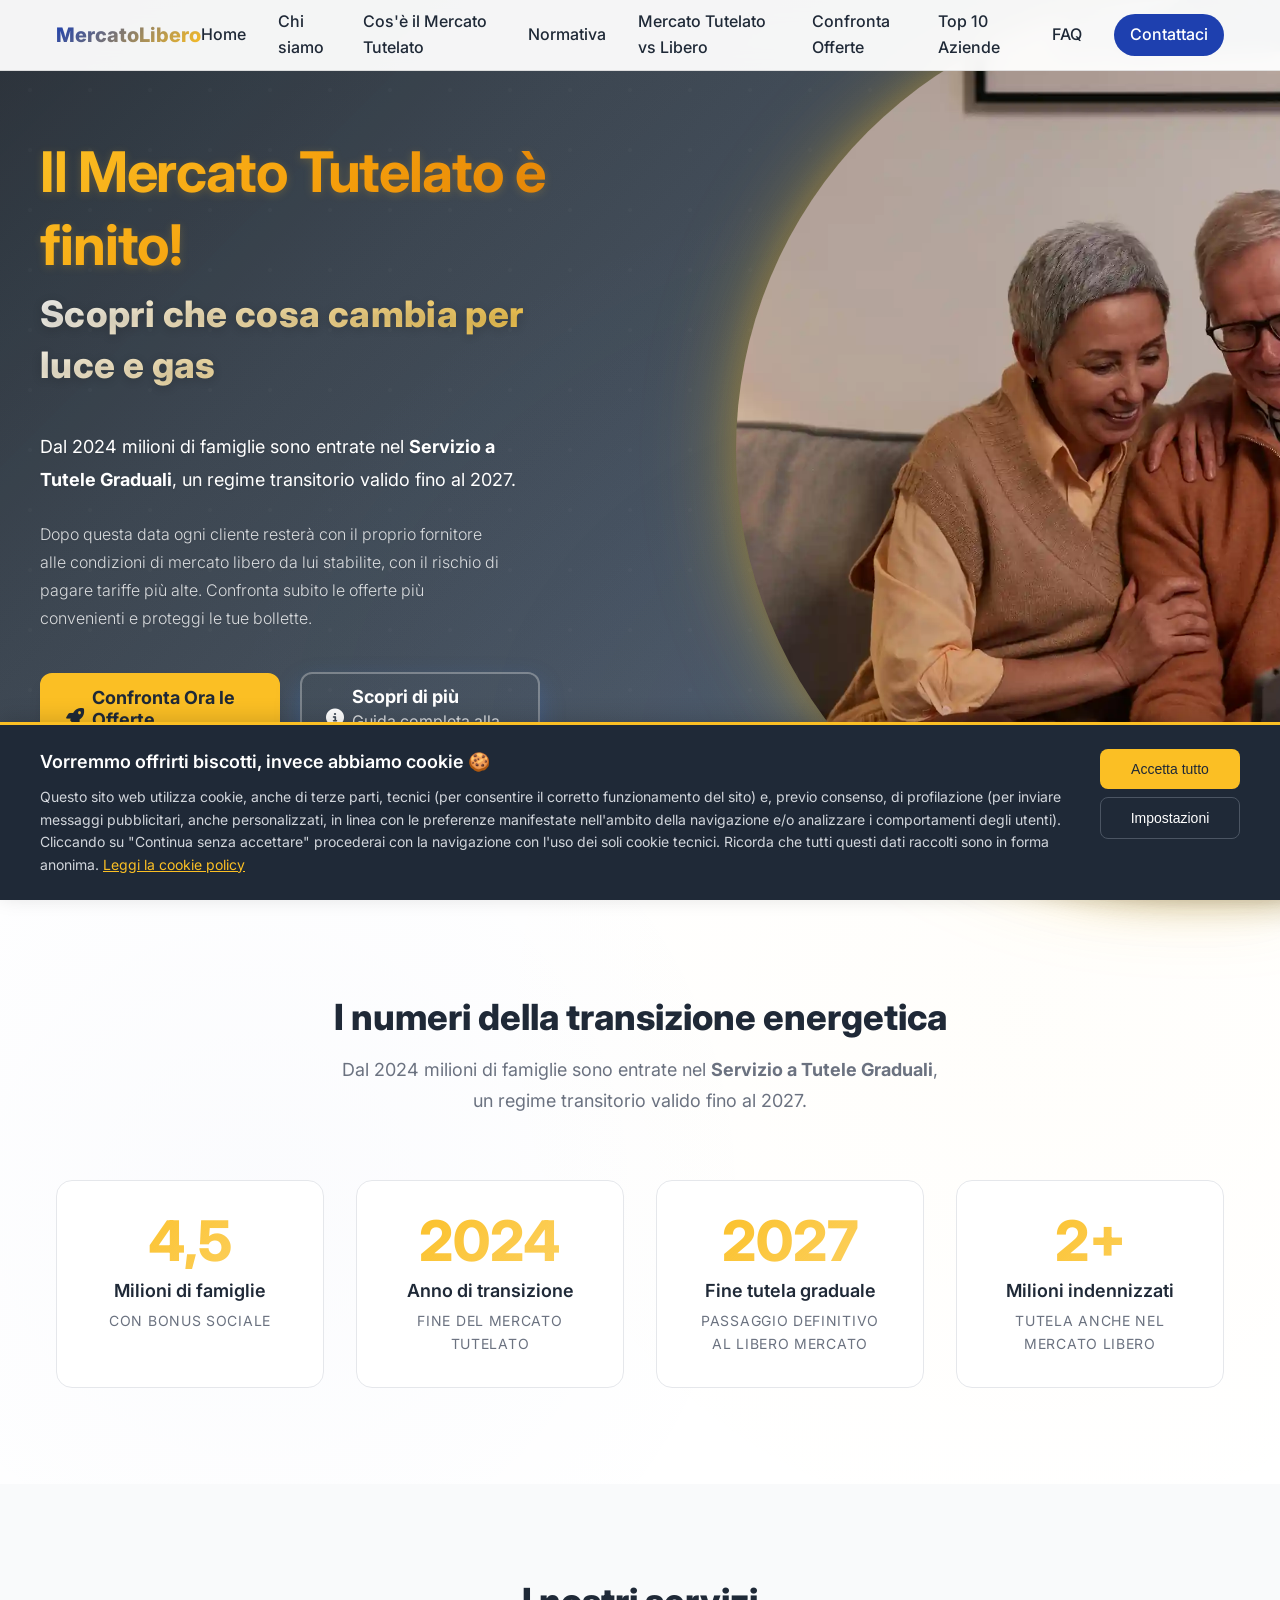
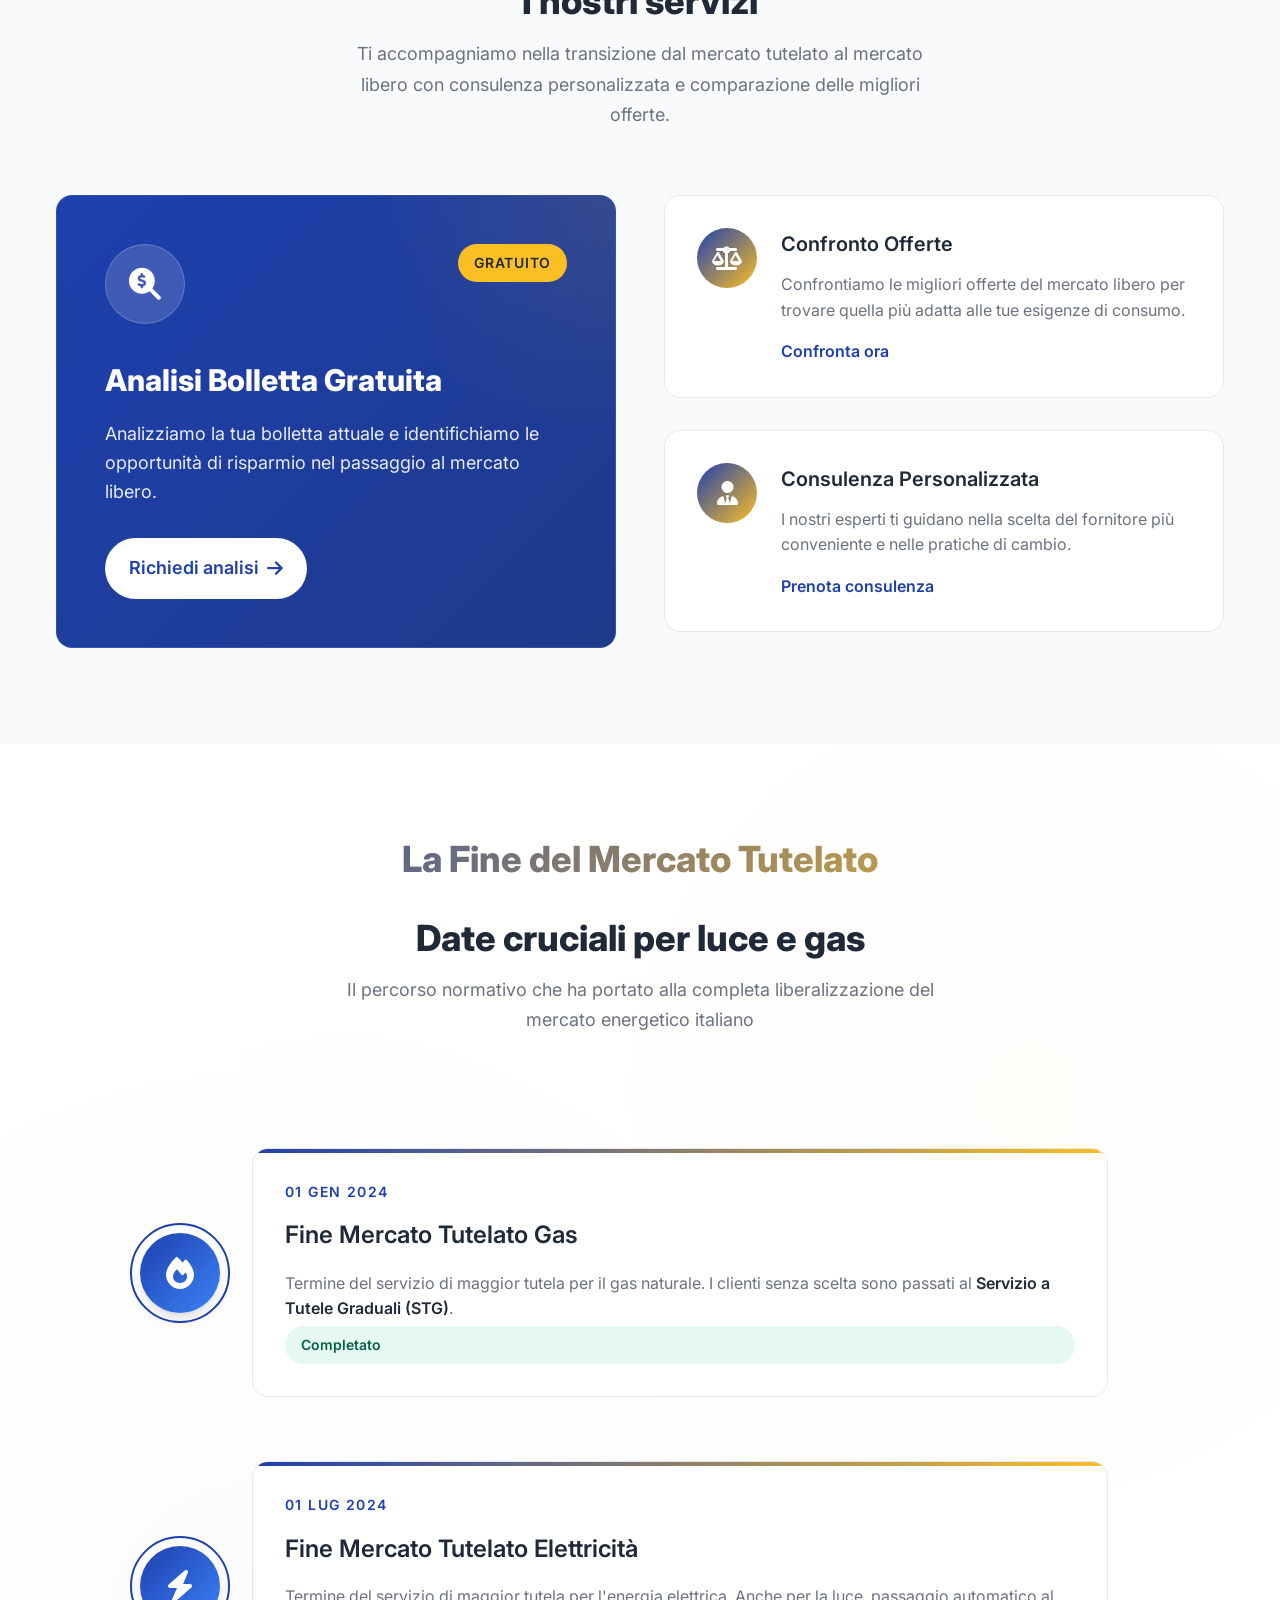
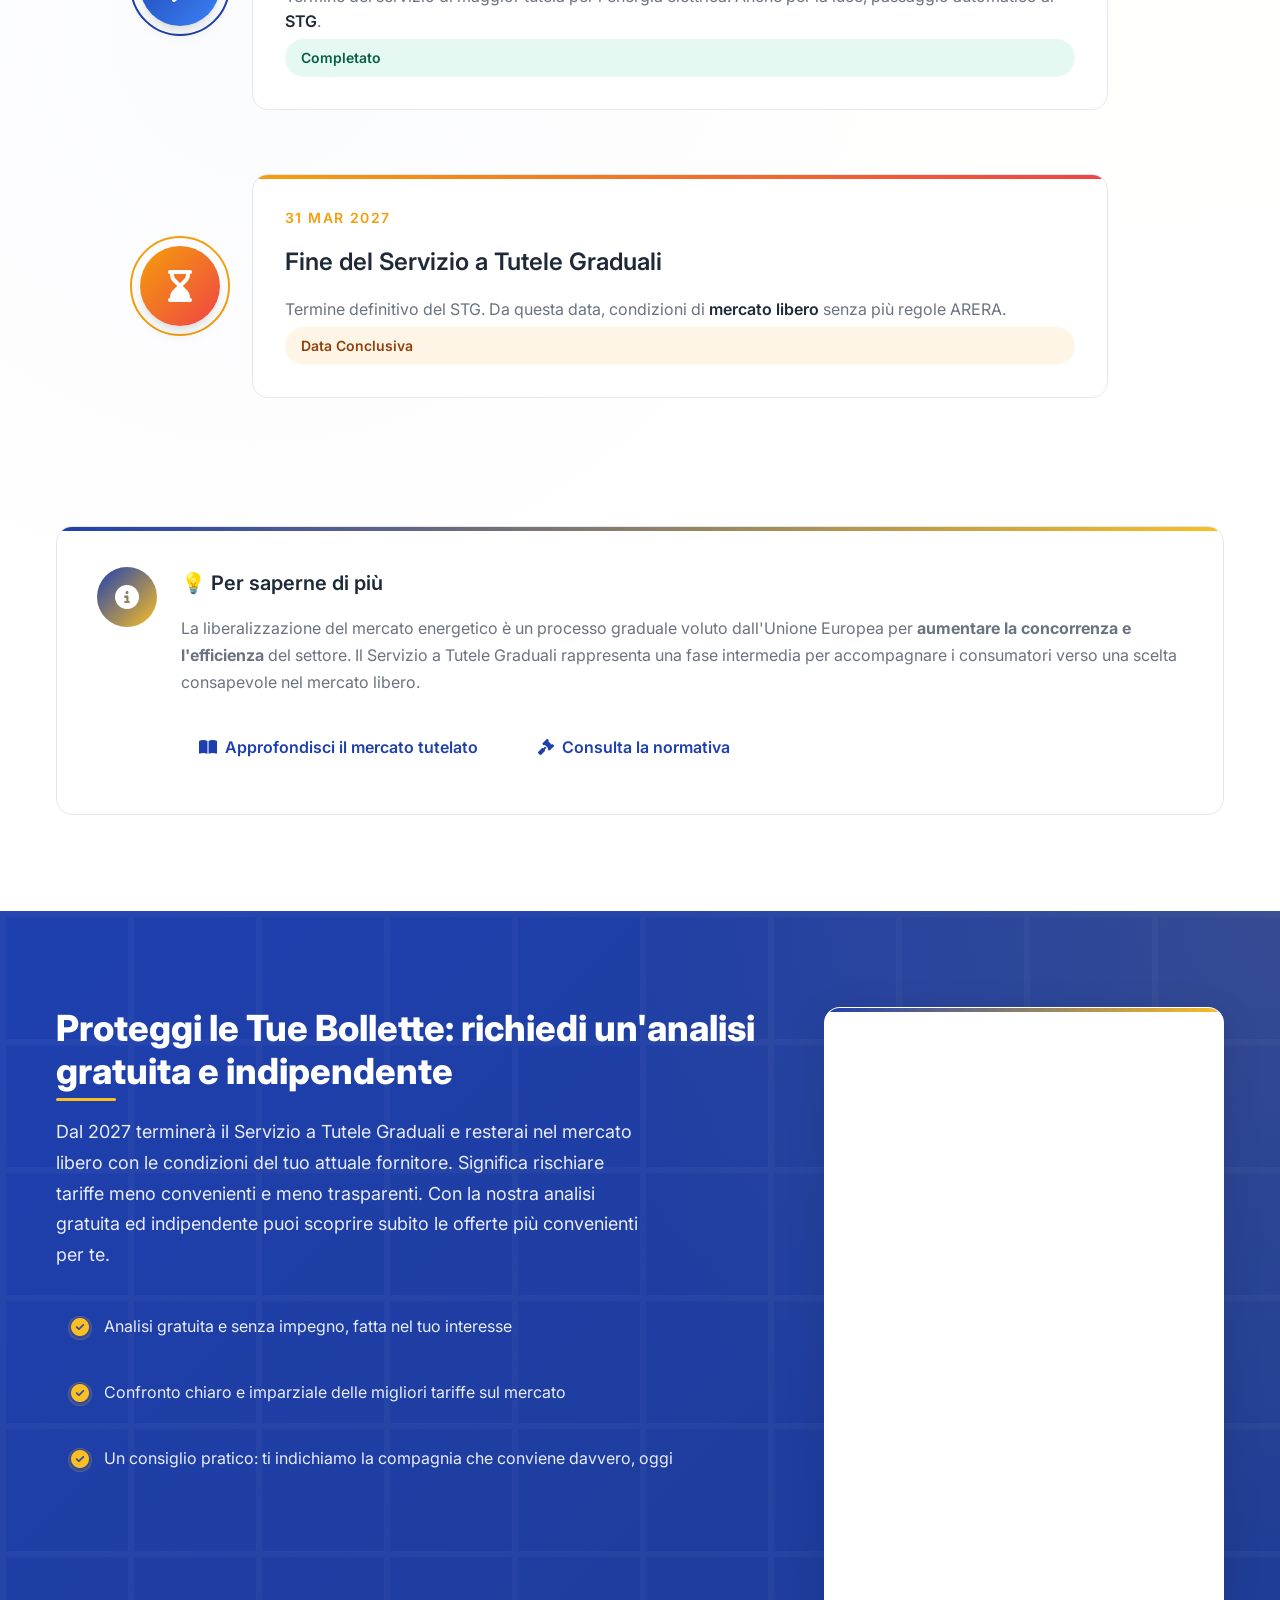
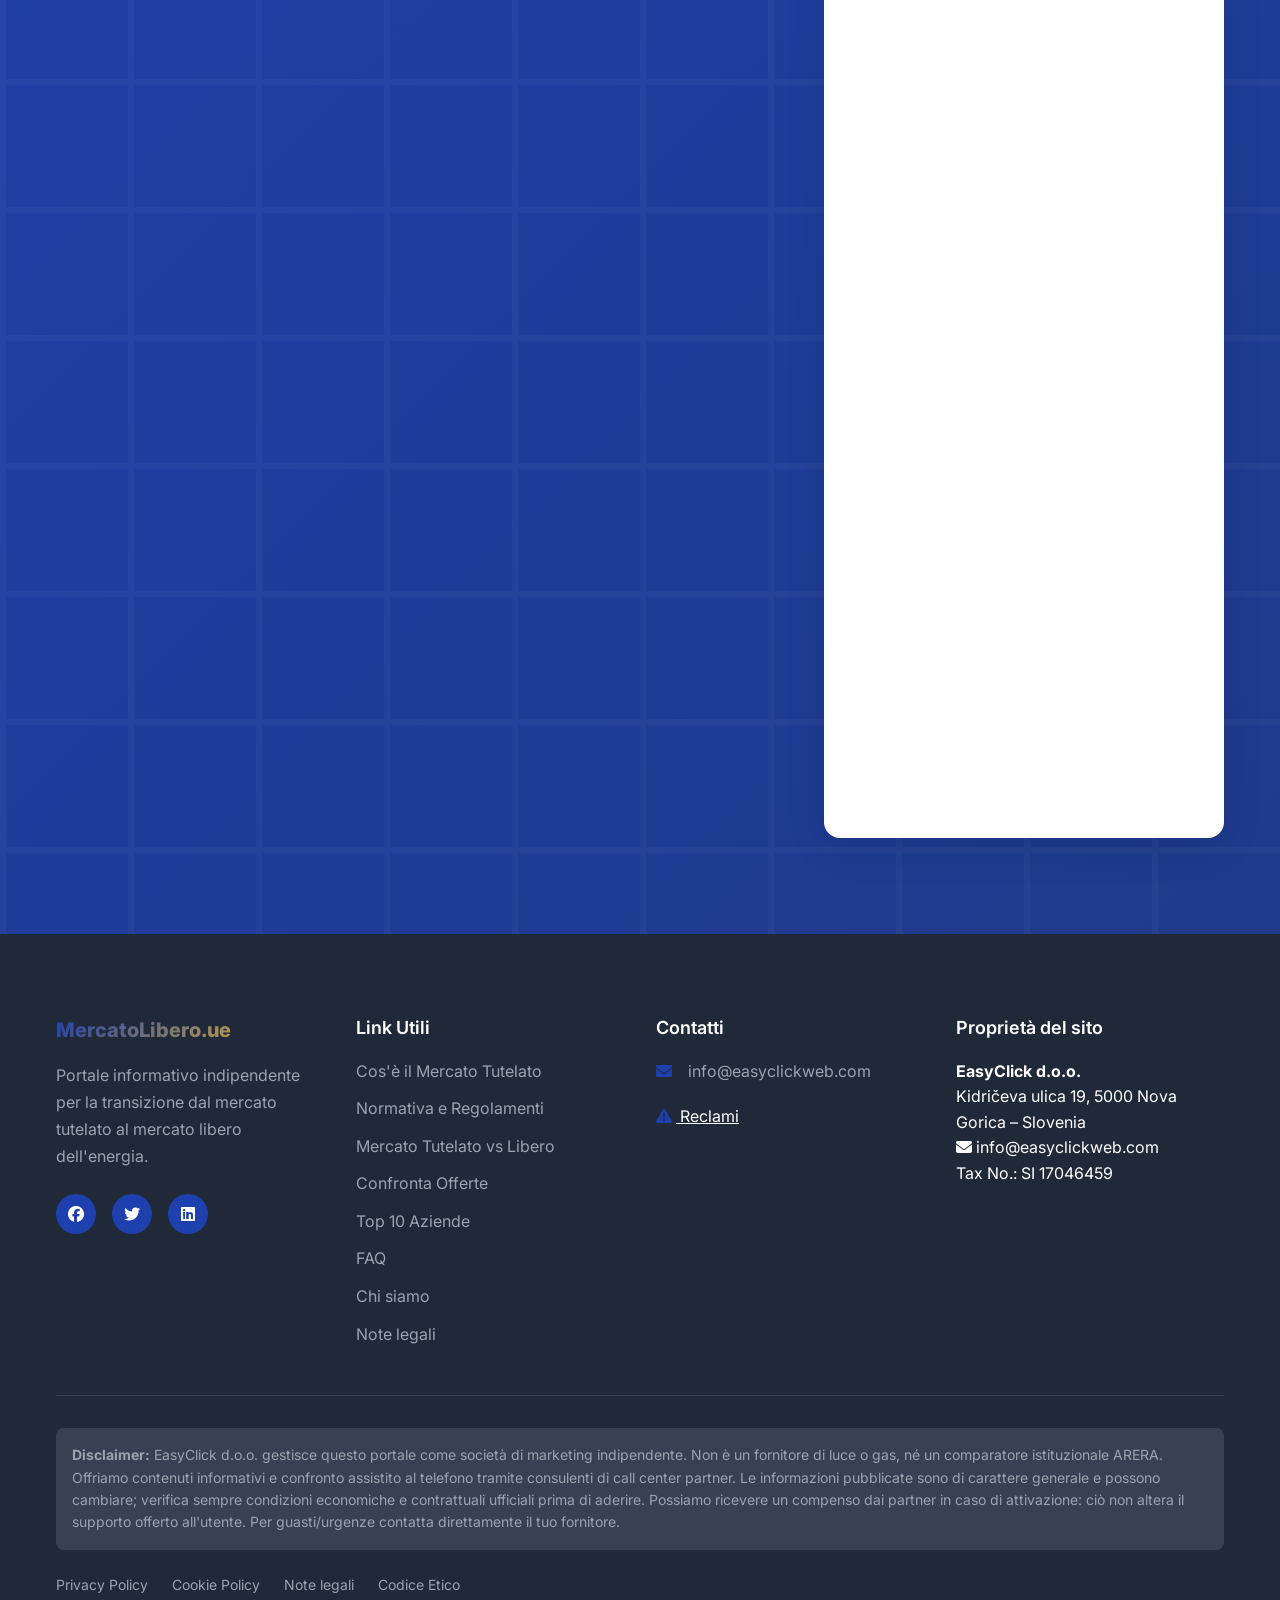
==== index.html @ 99088e80 "Brand update: replace 'MercatoTutelato' with 'MercatoLibero' and change domain to .ue; update emails" ====
<!DOCTYPE html>
<html lang="it">
<head>
    <!-- Google tag (gtag.js) -->
    <script async src="https://www.googletagmanager.com/gtag/js?id=G-N847EGJ1N3"></script>
    <script>
      window.dataLayer = window.dataLayer || [];
      function gtag(){dataLayer.push(arguments);}
      gtag('js', new Date());

      gtag('config', 'G-N847EGJ1N3');
    </script>
    <meta charset="UTF-8">
    <meta name="viewport" content="width=device-width, initial-scale=1.0, viewport-fit=cover, user-scalable=no">
    <title>MercatoLibero: informazioni ufficiali e confronto offerte luce e gas</title>
    <meta name="description" content="Informazioni sul passaggio dal mercato tutelato al mercato libero per luce e gas: guida, confronti e analisi gratuite per aiutarti a scegliere la tariffa più conveniente.">
    <!-- Open Graph / Twitter -->
    <meta property="og:type" content="website">
    <meta property="og:title" content="MercatoLibero: informazioni e confronto offerte luce e gas">
    <meta property="og:description" content="Informazioni sul passaggio dal mercato tutelato al mercato libero per luce e gas: guida, confronti e analisi gratuite.">
    <meta property="og:image" content="/img/hero-coppia-tablet.webp">
    <meta name="twitter:card" content="summary_large_image">
    <meta name="twitter:title" content="MercatoLibero: informazioni e confronto offerte luce e gas">
    <meta name="twitter:description" content="Informazioni sul passaggio dal mercato tutelato al mercato libero per luce e gas: guida, confronti e analisi gratuite.">
    <link rel="stylesheet" href="css/style.css">
    <link rel="stylesheet" href="css/mobile-optimizations.css">
    <link href="https://fonts.googleapis.com/css2?family=Inter:wght@300;400;500;600;700;800&display=swap" rel="stylesheet">
    <link rel="stylesheet" href="https://cdnjs.cloudflare.com/ajax/libs/font-awesome/6.4.0/css/all.min.css">
    <link href="https://unpkg.com/aos@2.3.1/dist/aos.css" rel="stylesheet">
</head>
<body>
    <!-- Navigation -->
    <nav class="navbar">
        <div class="nav-container">
            <div class="nav-logo">
                <a href="index.html">MercatoLibero</a>
            </div>
            <div class="nav-menu" id="navMenu">
                <a href="index.html" class="nav-link">Home</a>
                <a href="chi-siamo.html" class="nav-link">Chi siamo</a>
                <a href="mercato-tutelato.html" class="nav-link">Cos'è il Mercato Tutelato</a>
                <a href="normativa.html" class="nav-link">Normativa</a>
                <a href="confronto.html" class="nav-link">Mercato Tutelato vs Libero</a>
                <a href="#form-analisi" class="nav-link">Confronta Offerte</a>
                <a href="aziende-luce-gas.html" class="nav-link">Top 10 Aziende</a>
                <a href="faq.html" class="nav-link">FAQ</a>
                <a href="#form-analisi" class="nav-link nav-cta">Contattaci</a>
            </div>
            <button class="nav-toggle" id="navToggle" aria-controls="navMenu" aria-expanded="false" aria-label="Apri menu">
                <span class="bar" aria-hidden="true"></span>
                <span class="bar" aria-hidden="true"></span>
                <span class="bar" aria-hidden="true"></span>
            </button>
        </div>
    </nav>

    <!-- Hero Section -->
        <!-- Hero Section -->
    <section class="hero" id="hero">
        <div class="hero-background">
            <div class="hero-bg-image"></div>
            <div class="hero-overlay"></div>
            <div class="floating-elements">
                <div class="floating-icon icon-1"><i class="fas fa-bolt"></i></div>
                <div class="floating-icon icon-2"><i class="fas fa-leaf"></i></div>
                <div class="floating-icon icon-3"><i class="fas fa-chart-line"></i></div>
                <div class="floating-icon icon-4"><i class="fas fa-shield-alt"></i></div>
                <div class="floating-icon icon-5"><i class="fas fa-euro-sign"></i></div>
            </div>
        </div>
        <!-- Sfumature dorate negli angoli inferiori -->
        <div class="golden-glow-left"></div>
        <div class="golden-glow-right"></div>
        <div class="hero-container">
            <div class="hero-content">
                <div class="hero-text" data-aos="fade-up">
                    <h1 class="hero-title">
                        <span class="title-highlight">Il Mercato Tutelato è finito!</span>
                        <span class="title-main">Scopri che cosa cambia per luce e gas</span>
                    </h1>
                    <p class="hero-description">
                        Dal 2024 milioni di famiglie sono entrate nel <strong>Servizio a Tutele Graduali</strong>, un regime transitorio valido fino al 2027.
                    </p>
                    <p class="hero-subdescription">
                        Dopo questa data ogni cliente resterà con il proprio fornitore alle condizioni di mercato libero da lui stabilite, con il rischio di pagare tariffe più alte. Confronta subito le offerte più convenienti e proteggi le tue bollette.
                    </p>
                    <div class="hero-cta">
                        <a href="#form-analisi" class="hero-btn btn btn-primary btn-pulse">
                            <i class="fas fa-rocket"></i>
                            <div class="btn-content">
                                <span class="btn-main">Confronta Ora le Offerte</span>
                                <small class="btn-sub">Analisi gratuita in 2 minuti</small>
                            </div>
                        </a>
                        <a href="normativa.html" class="hero-btn btn btn-secondary btn-pulse-secondary">
                            <i class="fas fa-info-circle"></i>
                            <div class="btn-content">
                                <span class="btn-main">Scopri di più</span>
                                <small class="btn-sub">Guida completa alla normativa</small>
                            </div>
                        </a>
                    </div>
                </div>
                <div class="hero-image" data-aos="fade-left">
                    <div class="hero-visual">
                        <div class="main-visual-container">
                            <!-- Immagine hero sostitutiva delle cards -->
                            <picture>
                                <!-- WebP ottimizzato -->
                                <source srcset="img/hero-coppia-tablet.webp" type="image/webp">
                                <!-- Fallback JPEG opzionale se mantenuto -->
                                <source srcset="img/hero-coppia-tablet.jpg" type="image/jpeg">
                                <img 
                                    class="hero-photo" 
                                    src="img/hero-coppia-tablet.webp" 
                                    loading="eager" 
                                    decoding="async" 
                                    width="640" height="430" 
                                    onerror="this.onerror=null;this.src='pexels-marcus-aurelius-6787959.jpg';" 
                                    alt="Coppia che guarda un tablet sul divano" />
                            </picture>
                        </div>
                    </div>
                </div>
            </div>
        </div>
                </div>
    </section>

    <!-- Impact Numbers Section -->
    <section class="impact-section">
        <div class="container">
            <div class="impact-wrapper">
                <div class="impact-header" data-aos="fade-up">
                    <h2>I numeri della transizione energetica</h2>
                    <p>Dal 2024 milioni di famiglie sono entrate nel <strong>Servizio a Tutele Graduali</strong>, un regime transitorio valido fino al 2027.</p>
                </div>
                <div class="impact-grid">
                    <div class="impact-card" data-aos="fade-up" data-aos-delay="100">
                    <a href="https://www.arera.it/fileadmin/allegati/com_stampa/25/comunicato_stampa_I_NUMERI_DEI_SERVIZI_ENERGIA_E_AMBIENTE.pdf" class="impact-card-link" style="text-decoration:none;color:inherit;display:block;" target="_blank" rel="noopener noreferrer" aria-label="Apri pagina ARERA su il servizio a tutele graduali">
                            <div class="impact-number">4,5</div>
                            <div class="impact-label">Milioni di famiglie</div>
                            <div class="impact-description">con bonus sociale</div>
                        </a>
                    </div>
                    <a href="https://www.arera.it/consumatori/fine-tutela-ele" class="impact-card-link" style="text-decoration:none;color:inherit;display:block;" target="_blank" rel="noopener noreferrer" aria-label="Apri pagina ARERA su fine tutela">
                        <div class="impact-card" data-aos="fade-up" data-aos-delay="200">
                            <div class="impact-number">2024</div>
                            <div class="impact-label">Anno di transizione</div>
                            <div class="impact-description">fine del mercato tutelato</div>
                        </div>
                    </a>
                    <a href="https://www.arera.it/consumatori/il-servizio-a-tutele-graduali" class="impact-card-link" style="text-decoration:none;color:inherit;display:block;" target="_blank" rel="noopener noreferrer" aria-label="Apri pagina ARERA su servizio a tutele graduali">
                        <div class="impact-card" data-aos="fade-up" data-aos-delay="300">
                            <div class="impact-number">2027</div>
                            <div class="impact-label">Fine tutela graduale</div>
                            <div class="impact-description">passaggio definitivo al libero mercato</div>
                        </div>
                    </a>
                    <a href="https://www.arera.it/fileadmin/allegati/com_stampa/25/comunicato_stampa_I_NUMERI_DEI_SERVIZI_ENERGIA_E_AMBIENTE.pdf" class="impact-card-link" style="text-decoration:none;color:inherit;display:block;" target="_blank" rel="noopener noreferrer" aria-label="Apri pagina ARERA su indennizzi">
                        <div class="impact-card" data-aos="fade-up" data-aos-delay="400">
                            <div class="impact-number">2+</div>
                            <div class="impact-label">Milioni indennizzati</div>
                            <div class="impact-description">tutela anche nel mercato libero</div>
                        </div>
                    </a>
                </div>
            </div>
        </div>
    </section>

    <!-- What We Do Section -->
    <section class="services-modern" id="servizi">
        <div class="container">
            <div class="services-intro" data-aos="fade-up">
                <h2>I nostri servizi</h2>
                <p>Ti accompagniamo nella transizione dal mercato tutelato al mercato libero con consulenza personalizzata e comparazione delle migliori offerte.</p>
            </div>
            
            <div class="services-showcase">
                <div class="service-main" data-aos="fade-right" data-aos-delay="200">
                    <div class="service-visual">
                        <div class="service-icon-large">
                            <i class="fas fa-search-dollar"></i>
                        </div>
                        <div class="service-badge">Gratuito</div>
                    </div>
                    <div class="service-info">
                        <h3>Analisi Bolletta Gratuita</h3>
                        <p>Analizziamo la tua bolletta attuale e identifichiamo le opportunità di risparmio nel passaggio al mercato libero.</p>
                        <a href="#form-analisi" class="service-cta">Richiedi analisi <i class="fas fa-arrow-right"></i></a>
                    </div>
                </div>

                <div class="services-secondary" data-aos="fade-left" data-aos-delay="300">
                    <div class="service-item">
                        <div class="service-icon-small">
                            <i class="fas fa-balance-scale"></i>
                        </div>
                        <div class="service-content">
                            <h4>Confronto Offerte</h4>
                            <p>Confrontiamo le migliori offerte del mercato libero per trovare quella più adatta alle tue esigenze di consumo.</p>
                            <a href="#form-analisi">Confronta ora</a>
                        </div>
                    </div>

                    <div class="service-item">
                        <div class="service-icon-small">
                            <i class="fas fa-user-tie"></i>
                        </div>
                        <div class="service-content">
                            <h4>Consulenza Personalizzata</h4>
                            <p>I nostri esperti ti guidano nella scelta del fornitore più conveniente e nelle pratiche di cambio.</p>
                            <a href="#form-analisi">Prenota consulenza</a>
                        </div>
                    </div>
                </div>
            </div>
        </div>
    </section>

    <!-- Timeline Revolution -->
    <section class="timeline-revolution">
        <div class="container">
            <div class="timeline-intro" data-aos="fade-up">
                <h2><span>La Fine del Mercato Tutelato</span><br>Date cruciali per luce e gas</h2>
                <p>Il percorso normativo che ha portato alla completa liberalizzazione del mercato energetico italiano</p>
            </div>

            <div class="timeline-flow">
                <div class="timeline-step completed" data-aos="fade-right" data-aos-delay="100">
                    <div class="step-marker">
                        <i class="fas fa-fire"></i>
                        <div class="step-pulse"></div>
                    </div>
                    <div class="step-content">
                        <div class="step-date">01 GEN 2024</div>
                        <h3>Fine Mercato Tutelato Gas</h3>
                        <p>Termine del servizio di maggior tutela per il gas naturale. I clienti senza scelta sono passati al <strong>Servizio a Tutele Graduali (STG)</strong>.</p>
                        <div class="step-status completed">Completato</div>
                    </div>
                </div>

                <div class="timeline-connector"></div>

                <div class="timeline-step completed" data-aos="fade-left" data-aos-delay="200">
                    <div class="step-marker">
                        <i class="fas fa-bolt"></i>
                        <div class="step-pulse"></div>
                    </div>
                    <div class="step-content">
                        <div class="step-date">01 LUG 2024</div>
                        <h3>Fine Mercato Tutelato Elettricità</h3>
                        <p>Termine del servizio di maggior tutela per l'energia elettrica. Anche per la luce, passaggio automatico al <strong>STG</strong>.</p>
                        <div class="step-status completed">Completato</div>
                    </div>
                </div>

                <div class="timeline-connector active"></div>

                <div class="timeline-step critical" data-aos="zoom-in" data-aos-delay="300">
                    <div class="step-marker critical">
                        <i class="fas fa-hourglass-end"></i>
                        <div class="step-pulse critical"></div>
                    </div>
                    <div class="step-content">
                        <div class="step-date critical">31 MAR 2027</div>
                        <h3>Fine del Servizio a Tutele Graduali</h3>
                        <p>Termine definitivo del STG. Da questa data, condizioni di <strong>mercato libero</strong> senza più regole ARERA.</p>
                        <div class="step-status critical">Data Conclusiva</div>
                    </div>
                </div>
            </div>

            <div class="timeline-insight" data-aos="fade-up" data-aos-delay="400">
                <div class="insight-icon">
                    <i class="fas fa-info-circle"></i>
                </div>
                <div class="insight-content">
                    <h4>💡 Per saperne di più</h4>
                    <p>La liberalizzazione del mercato energetico è un processo graduale voluto dall'Unione Europea per <strong>aumentare la concorrenza e l'efficienza</strong> del settore. Il Servizio a Tutele Graduali rappresenta una fase intermedia per accompagnare i consumatori verso una scelta consapevole nel mercato libero.</p>
                    <div class="insight-links">
                        <a href="mercato-tutelato.html"><i class="fas fa-book-open"></i>Approfondisci il mercato tutelato</a>
                        <a href="normativa.html"><i class="fas fa-gavel"></i>Consulta la normativa</a>
                    </div>
                </div>
            </div>
        </div>
    </section>

    <!-- Contact Hero Section -->
    <section class="contact-hero" id="form-analisi">
        <div class="container">
            <div class="contact-content">
                <div class="contact-text" data-aos="fade-right">
                    <h2>Proteggi le Tue Bollette: richiedi un'analisi gratuita e indipendente</h2>
                    <p>Dal 2027 terminerà il Servizio a Tutele Graduali e resterai nel mercato libero con le condizioni del tuo attuale fornitore. Significa rischiare tariffe meno convenienti e meno trasparenti. Con la nostra analisi gratuita ed indipendente puoi scoprire subito le offerte più convenienti per te.</p>
                    
                    <div class="contact-benefits">
                        <div class="benefit">
                            <i class="fas fa-check-circle"></i>
                            <span>Analisi gratuita e senza impegno, fatta nel tuo interesse</span>
                        </div>
                        <div class="benefit">
                            <i class="fas fa-check-circle"></i>
                            <span>Confronto chiaro e imparziale delle migliori tariffe sul mercato</span>
                        </div>
                        <div class="benefit">
                            <i class="fas fa-check-circle"></i>
                            <span>Un consiglio pratico: ti indichiamo la compagnia che conviene davvero, oggi</span>
                        </div>
                    </div>
                </div>

                <div class="contact-form-card" data-aos="fade-left" data-aos-delay="200">
                    <div id="zf_div_8mZJf0m746aDrQc_lAt2QRL8i-AorA6-W7D1j3oLAGY">
                    </div>
                    <script type="text/javascript">
                    (function() {
                    try{
                    var f = document.createElement("iframe");

                    var ifrmSrc = 'https://forms.zohopublic.eu/easyclickstoritvedoo1/form/Contatti/formperma/8mZJf0m746aDrQc_lAt2QRL8i-AorA6-W7D1j3oLAGY?zf_rszfm=1';


                            try{
                    if ( typeof ZFAdvLead != "undefined" && typeof zfutm_zfAdvLead != "undefined" ) {
                    for( var prmIdx = 0 ; prmIdx < ZFAdvLead.utmPNameArr.length ; prmIdx ++ ) {
                        var utmPm = ZFAdvLead.utmPNameArr[ prmIdx ];
                        utmPm = ( ZFAdvLead.isSameDomian && ( ZFAdvLead.utmcustPNameArr.indexOf(utmPm) == -1 ) ) ? "zf_" + utmPm : utmPm;
                        var utmVal = zfutm_zfAdvLead.zfautm_gC_enc( ZFAdvLead.utmPNameArr[ prmIdx ] );
                        if ( typeof utmVal !== "undefined" ) {
                          if ( utmVal != "" ) {
                            if(ifrmSrc.indexOf('?') > 0){
                                 ifrmSrc = ifrmSrc+'&'+utmPm+'='+utmVal;
                            }else{
                                ifrmSrc = ifrmSrc+'?'+utmPm+'='+utmVal;
                            }
                          }
                        }
                    }
                    }
                    if ( typeof ZFLead !== "undefined" && typeof zfutm_zfLead !== "undefined" ) {
                    for( var prmIdx = 0 ; prmIdx < ZFLead.utmPNameArr.length ; prmIdx ++ ) {
                            var utmPm = ZFLead.utmPNameArr[ prmIdx ];
                            var utmVal = zfutm_zfLead.zfutm_gC_enc( ZFLead.utmPNameArr[ prmIdx ] );
                            if ( typeof utmVal !== "undefined" ) {
                              if ( utmVal != "" ){
                                if(ifrmSrc.indexOf('?') > 0){
                                  ifrmSrc = ifrmSrc+'&'+utmPm+'='+utmVal;//No I18N
                                }else{
                                  ifrmSrc = ifrmSrc+'?'+utmPm+'='+utmVal;//No I18N
                                }
                              }
                            }
                          }
                    }
                    }catch(e){}

                    f.src = ifrmSrc;
                    f.style.border="none";
                    f.style.height="1341px";
                    f.style.width="90%";
                    f.style.transition="all 0.5s ease";
                    f.setAttribute("aria-label", 'Contatti');

                    var d = document.getElementById("zf_div_8mZJf0m746aDrQc_lAt2QRL8i-AorA6-W7D1j3oLAGY");
                    d.appendChild(f);
                    window.addEventListener('message', function (){
                    var evntData = event.data;
                    if( evntData && evntData.constructor == String ){
                    var zf_ifrm_data = evntData.split("|");
                    if ( zf_ifrm_data.length == 2 || zf_ifrm_data.length == 3 ) {
                    var zf_perma = zf_ifrm_data[0];
                    var zf_ifrm_ht_nw = ( parseInt(zf_ifrm_data[1], 10) + 15 ) + "px";
                    var iframe = document.getElementById("zf_div_8mZJf0m746aDrQc_lAt2QRL8i-AorA6-W7D1j3oLAGY").getElementsByTagName("iframe")[0];
                    if ( (iframe.src).indexOf('formperma') > 0 && (iframe.src).indexOf(zf_perma) > 0 ) {
                    var prevIframeHeight = iframe.style.height;
                    var zf_tout = false;
                    if( zf_ifrm_data.length == 3 ) {
                        iframe.scrollIntoView();
                        zf_tout = true;
                    }

                    if ( prevIframeHeight != zf_ifrm_ht_nw ) {
                    if( zf_tout ) {
                        setTimeout(function(){
                            iframe.style.height = zf_ifrm_ht_nw;
                        },500);
                    } else {
                        iframe.style.height = zf_ifrm_ht_nw;
                    }
                    }
                    }
                    }
                    }
                    }, false);
                        }catch(e){}
                    })();
                    </script>
                </div>
            </div>
        </div>
    </section>

    <!-- Footer -->
    <footer class="footer" id="contatti">
        <div class="container">
            <div class="footer-content">
                <div class="footer-section">
                        <h3 class="footer-title">MercatoLibero.ue</h3>
                    <p class="footer-description">
                        Portale informativo indipendente per la transizione dal mercato tutelato al mercato libero dell'energia.
                    </p>
                    <div class="footer-social">
                        <a href="#" class="social-link"><i class="fab fa-facebook"></i></a>
                        <a href="#" class="social-link"><i class="fab fa-twitter"></i></a>
                        <a href="#" class="social-link"><i class="fab fa-linkedin"></i></a>
                    </div>
                </div>

                <div class="footer-section">
                    <h4 class="footer-subtitle">Link Utili</h4>
                    <ul class="footer-links">
                        <li><a href="mercato-tutelato.html">Cos'è il Mercato Tutelato</a></li>
                        <li><a href="normativa.html">Normativa e Regolamenti</a></li>
                        <li><a href="confronto.html">Mercato Tutelato vs Libero</a></li>
                        <li><a href="#form-analisi">Confronta Offerte</a></li>
                        <li><a href="aziende-luce-gas.html">Top 10 Aziende</a></li>
                        <li><a href="faq.html">FAQ</a></li>
                        <li><a href="chi-siamo.html">Chi siamo</a></li>
                        <li><a href="note-legali.html">Note legali</a></li>
                    </ul>
                </div>

                <div class="footer-section">
                    <h4 class="footer-subtitle">Contatti</h4>
                    <div class="footer-contact">
                        <p><i class="fas fa-envelope"></i> info@easyclickweb.com</p>
                    </div>
                    <div class="footer-contact" style="margin-top: 20px;">
                        <p><a href="mailto:reclami@easyclickweb.com" style="color: #fff; text-decoration: underline;"><i class="fas fa-exclamation-triangle"></i> Reclami</a></p>
                    </div>
                </div>

                <div class="footer-section">
                    <h4 class="footer-subtitle">Proprietà del sito</h4>
                    <div class="footer-company">
                        <p><strong>EasyClick d.o.o.</strong></p>
                        <p>Kidričeva ulica 19, 5000 Nova Gorica – Slovenia</p>
                        <p><i class="fas fa-envelope"></i> info@easyclickweb.com</p>
                        <p>Tax No.: SI 17046459</p>
                    </div>
                </div>
            </div>

            <div class="footer-bottom">
                <div class="footer-disclaimer">
                    <p>
                        <strong>Disclaimer:</strong> EasyClick d.o.o. gestisce questo portale come società di marketing indipendente. Non è un fornitore di luce o gas, né un comparatore istituzionale ARERA. Offriamo contenuti informativi e confronto assistito al telefono tramite consulenti di call center partner. Le informazioni pubblicate sono di carattere generale e possono cambiare; verifica sempre condizioni economiche e contrattuali ufficiali prima di aderire. Possiamo ricevere un compenso dai partner in caso di attivazione: ciò non altera il supporto offerto all'utente. Per guasti/urgenze contatta direttamente il tuo fornitore.
                    </p>
                </div>
                <div class="footer-legal">
                    <div class="legal-links">
                        <a href="privacy-policy.html">Privacy Policy</a>
                        <a href="cookie-policy.html">Cookie Policy</a>
                        <a href="note-legali.html">Note legali</a>
                        <a href="codice-etico.html">Codice Etico</a>
                    </div>
                </div>
            </div>
        </div>
    </footer>

    <!-- Cookie Banner -->
    <div id="cookieBanner" class="cookie-banner" style="display: none;">
        <div class="cookie-banner-content">
            <div class="cookie-banner-text">
                <h3>Vorremmo offrirti biscotti, invece abbiamo cookie 🍪</h3>
                <p>
                    Questo sito web utilizza cookie, anche di terze parti, 
                    tecnici (per consentire il corretto funzionamento del 
                    sito) e, previo consenso, di profilazione (per inviare 
                    messaggi pubblicitari, anche personalizzati, in linea con 
                    le preferenze manifestate nell'ambito della navigazione 
                    e/o analizzare i comportamenti degli utenti). Cliccando 
                    su "Continua senza accettare" procederai con la 
                    navigazione con l'uso dei soli cookie tecnici. Ricorda 
                    che tutti questi dati raccolti sono in forma anonima. 
                    <a href="cookie-policy.html">Leggi la cookie policy</a>
                </p>
            </div>
            <div class="cookie-banner-buttons">
                <button type="button" class="cookie-btn cookie-btn-accept" onclick="acceptAllCookies()">
                    Accetta tutto
                </button>
                <button type="button" class="cookie-btn cookie-btn-settings" onclick="openCookieSettings()">
                    Impostazioni
                </button>
            </div>
        </div>
    </div>

    <!-- Cookie Settings Modal -->
    <div id="cookieSettingsModal" class="cookie-settings-modal">
        <div class="cookie-settings-content">
            <div class="cookie-settings-header">
                <h2>Impostazioni Cookie</h2>
                <button class="cookie-settings-close" onclick="closeCookieSettings()">&times;</button>
            </div>
            <div class="cookie-settings-body">
                <div class="cookie-category">
                    <div class="cookie-category-header">
                        <h3>Cookie Tecnici (Necessari)</h3>
                        <label class="cookie-toggle">
                            <input type="checkbox" checked disabled>
                            <span class="cookie-slider"></span>
                        </label>
                    </div>
                    <p>Questi cookie sono indispensabili per il corretto funzionamento del sito e non possono essere disattivati.</p>
                </div>
                
                <div class="cookie-category">
                    <div class="cookie-category-header">
                        <h3>Cookie Analitici</h3>
                        <label class="cookie-toggle">
                            <input type="checkbox" id="analyticsCookies">
                            <span class="cookie-slider"></span>
                        </label>
                    </div>
                    <p>Raccolgono informazioni sull'utilizzo del sito per migliorare le prestazioni e l'esperienza utente.</p>
                </div>
                
                <div class="cookie-category">
                    <div class="cookie-category-header">
                        <h3>Cookie di Marketing</h3>
                        <label class="cookie-toggle">
                            <input type="checkbox" id="marketingCookies">
                            <span class="cookie-slider"></span>
                        </label>
                    </div>
                    <p>Utilizzati per tracciare la navigazione e mostrare annunci personalizzati in base ai tuoi interessi.</p>
                </div>
            </div>
            <div class="cookie-settings-actions">
                <button type="button" class="btn btn-secondary" onclick="closeCookieSettings()">Annulla</button>
                <button type="button" class="btn btn-primary" onclick="saveCookiePreferences()">Salva Preferenze</button>
            </div>
        </div>
    </div>

    <!-- Back to Top Button -->
    <button class="back-to-top" id="backToTop">
        <i class="fas fa-chevron-up"></i>
    </button>

    <!-- Scripts -->
    <script src="https://unpkg.com/aos@2.3.1/dist/aos.js"></script>
    <script src="js/script.js"></script>
</body>
</html>
---- css/style.css ----
/* Reset and Base Styles */
* {
    margin: 0;
    padding: 0;
    box-sizing: border-box;
}

/* Miglioramenti per mobile performance */
*,
*::before,
*::after {
    -webkit-tap-highlight-color: transparent;
    -webkit-touch-callout: none;
    -webkit-user-select: none;
    -moz-user-select: none;
    -ms-user-select: none;
    user-select: none;
}

/* Permettere la selezione del testo */
p, h1, h2, h3, h4, h5, h6, span, div {
    -webkit-user-select: text;
    -moz-user-select: text;
    -ms-user-select: text;
    user-select: text;
}

/* ======================================================
     Hero: comportamento unificato per tutti gli schermi ≤1200px
     - Nessuna differenza tra 118px, 600px, ecc. per la sezione hero
     - Unifica immagine, CTA e bordi inferiori come nel layout ≤1200px
     - Mantiene la differenza solo tra ≤1200px e >1200px
     ====================================================== */
/* Ottimizzazione mobile migliorata */
@media (max-width: 1200px) {
    .hero {
        border-bottom-left-radius: 0 !important;
        border-bottom-right-radius: 0 !important;
        min-height: auto !important;
        height: auto !important;
        padding: calc(70px + var(--space-4)) 0 0 0 !important;
        align-items: flex-start;
    }

    .hero-container {
        padding: 0 var(--space-4);
    }

    .hero-content {
        grid-template-columns: 1fr;
        gap: var(--space-6);
        padding: var(--space-6) 0;
        min-height: auto;
    }

    .hero-text {
        order: 1;
        padding-right: 0;
        max-width: 100%;
        text-align: left;
    }

    .hero-visual {
        order: 2;
        height: auto;
        padding: var(--space-4) 0 0 0;
    }
    
    .hero .main-visual-container {
        position: static;
        width: 100%;
        max-width: 100%;
        margin: 0;
        padding: 0;
        height: 280px;
        overflow: hidden;
        border-radius: var(--radius-lg);
    }
    
    .hero .main-visual-container .hero-photo {
        width: 100%;
        max-width: 100%;
        height: 280px;
        max-height: 280px;
        object-fit: cover;
        object-position: center;
        transform: none;
        border-radius: var(--radius-lg);
        filter: none;
    }
    
    .hero .main-visual-container::before {
        display: none !important;
    }
    
    .hero .golden-glow-left,
    .hero .golden-glow-right {
        display: none !important;
    }
    
    .floating-elements {
        display: none !important;
    }

    .hero .btn-pulse {
        width: 100%;
        max-width: 400px;
        justify-content: center;
        padding: var(--space-4) var(--space-6);
        font-size: var(--font-size-lg);
        margin: 0 auto;
    }
    
    .hero .btn-content {
        align-items: center;
    }
    
    .hero .btn-main {
        font-size: var(--font-size-lg);
    }
    
    .hero .btn-sub {
        font-size: var(--font-size-sm);
    }
}

:root {
    /* Color Palette - Colori istituzionali come richiesto */
    --primary-color: #1e40af;      /* Blu istituzionale */
    --secondary-color: #fbbf24;    /* Giallo accento */
    --neutral-color: #6b7280;     /* Grigio neutro */
    --dark-color: #1f2937;        /* Grigio scuro */
    --light-color: #f9fafb;       /* Grigio chiaro */
    --white: #ffffff;
    --success-color: #10b981;
    --warning-color: #f59e0b;
    --danger-color: #ef4444;
    
    /* Typography */
    --font-family: 'Inter', -apple-system, BlinkMacSystemFont, 'Segoe UI', Roboto, sans-serif;
    --font-size-xs: 0.75rem;
    --font-size-sm: 0.875rem;
    --font-size-base: 1rem;
    --font-size-lg: 1.125rem;
    --font-size-xl: 1.25rem;
    --font-size-2xl: 1.5rem;
    --font-size-3xl: 1.875rem;
    --font-size-4xl: 2.25rem;
    --font-size-5xl: 3rem;
    --font-size-6xl: 3.75rem;
    
    /* Spacing */
    --space-1: 0.25rem;
    --space-2: 0.5rem;
    --space-3: 0.75rem;
    --space-4: 1rem;
    --space-5: 1.25rem;
    --space-6: 1.5rem;
    --space-8: 2rem;
    --space-10: 2.5rem;
    --space-12: 3rem;
    --space-16: 4rem;
    --space-20: 5rem;
    --space-24: 6rem;
    
    /* Border Radius */
    --radius-sm: 0.375rem;
    --radius-base: 0.5rem;
    --radius-lg: 0.75rem;
    --radius-xl: 1rem;
    --radius-6xl: 8rem;
    --radius-full: 9999px;
    
    /* Shadows */
    --shadow-sm: 0 1px 2px 0 rgba(0, 0, 0, 0.05);
    --shadow-base: 0 1px 3px 0 rgba(0, 0, 0, 0.1), 0 1px 2px 0 rgba(0, 0, 0, 0.06);
    --shadow-lg: 0 10px 15px -3px rgba(0, 0, 0, 0.1), 0 4px 6px -2px rgba(0, 0, 0, 0.05);
    --shadow-xl: 0 20px 25px -5px rgba(0, 0, 0, 0.1), 0 10px 10px -5px rgba(0, 0, 0, 0.04);
    
    /* Transitions */
    --transition-fast: 0.15s ease-in-out;
    --transition-base: 0.3s ease-in-out;
    --transition-slow: 0.5s ease-in-out;
}

html {
    scroll-behavior: smooth;
}

body {
    font-family: var(--font-family);
    line-height: 1.6;
    color: var(--dark-color);
    /* Match the color of the next (stats) section so the curved hero blends seamlessly */
    background-color: var(--light-color);
    overflow-x: hidden;
}

/* Container */
.container {
    max-width: 1200px;
    margin: 0 auto;
    padding: 0 var(--space-4);
}

/* Navigation */
.navbar {
    position: fixed;
    top: 0;
    left: 0;
    right: 0;
    background: rgba(255, 255, 255, 0.95);
    backdrop-filter: blur(10px);
    border-bottom: 1px solid rgba(0, 0, 0, 0.1);
    z-index: 1000;
    transition: var(--transition-base);
}

.nav-container {
    max-width: 1200px;
    margin: 0 auto;
    padding: 0 var(--space-4);
    display: flex;
    justify-content: space-between;
    align-items: center;
    height: 70px;
}

.nav-logo a {
    font-size: var(--font-size-xl);
    font-weight: 800;
    color: var(--primary-color);
    text-decoration: none;
    background: linear-gradient(135deg, var(--primary-color), var(--secondary-color));
    -webkit-background-clip: text;
    -webkit-text-fill-color: transparent;
    background-clip: text;
}

.nav-menu {
    display: flex;
    gap: var(--space-8);
    align-items: center;
}

.nav-link {
    text-decoration: none;
    color: var(--dark-color);
    font-weight: 500;
    position: relative;
    transition: var(--transition-base);
}

.nav-link:hover {
    color: var(--primary-color);
}

.nav-link::after {
    content: '';
    position: absolute;
    bottom: -5px;
    left: 0;
    width: 0;
    height: 2px;
    background: var(--primary-color);
    transition: var(--transition-base);
}

.nav-link:hover::after {
    width: 100%;
}

.nav-cta {
    background: var(--primary-color);
    color: var(--white) !important;
    padding: var(--space-2) var(--space-4);
    border-radius: var(--radius-full);
    transition: var(--transition-base);
}

.nav-cta:hover {
    background: var(--secondary-color);
    transform: translateY(-2px);
    box-shadow: var(--shadow-lg);
}

.nav-cta::after {
    display: none;
}

.nav-toggle {
    display: none;
    flex-direction: column;
    cursor: pointer;
}

.nav-toggle .bar {
    width: 25px;
    height: 3px;
    background: var(--dark-color);
    margin: 3px 0;
    transition: var(--transition-base);
}

/* Mobile Navigation */
@media (max-width: 768px) {
    .nav-container {
        padding: 0 var(--space-4);
        height: 60px;
    }
    
    .nav-logo a {
        font-size: var(--font-size-lg);
    }
    
    .nav-toggle {
        display: flex;
        z-index: 1001;
    }
    
    .nav-menu {
        position: fixed;
        top: 60px;
        left: -100%;
        width: 100%;
        height: calc(100vh - 60px);
        background: rgba(255, 255, 255, 0.98);
        backdrop-filter: blur(10px);
        flex-direction: column;
        justify-content: flex-start;
        align-items: center;
        gap: var(--space-6);
        padding: var(--space-8) var(--space-4) calc(var(--space-8) + 60px) var(--space-4);
        transition: left 0.3s ease-in-out;
        overflow-y: auto;
        -webkit-overflow-scrolling: touch;
        /* Migliore compatibilità con Safari mobile */
        min-height: calc(100vh - 60px);
        box-sizing: border-box;
    }
    
    .nav-menu.active {
        left: 0;
    }
    
    .nav-link {
        font-size: var(--font-size-lg);
        padding: var(--space-3) 0;
        width: 100%;
        text-align: center;
        border-bottom: 1px solid rgba(0, 0, 0, 0.1);
    }
    
    .nav-cta {
        margin-top: var(--space-4);
        padding: var(--space-3) var(--space-6);
        border-bottom: none;
    }
    
    .nav-toggle.active .bar:nth-child(1) {
        transform: rotate(45deg) translate(6px, 6px);
    }
    
    .nav-toggle.active .bar:nth-child(2) {
        opacity: 0;
    }
    
    .nav-toggle.active .bar:nth-child(3) {
        transform: rotate(-45deg) translate(6px, -6px);
    }
    
    /* Previeni lo scroll del body quando il menu mobile è aperto */
    body.nav-open {
        overflow: hidden;
        position: fixed;
        width: 100%;
        height: 100%;
    }
}

/* Hero Section */
.hero {
    background: linear-gradient(135deg, 
        #1e293b 0%, 
        #334155 30%, 
        #475569 70%,
        #64748b 100%);
    min-height: 100vh;
    display: flex;
    align-items: center;
    position: relative;
    overflow: hidden;
    padding: 0;
    /* Slightly softer rounded bottom corners (less pronounced) */
    border-bottom-left-radius: clamp(4rem, 12vw, 16rem);
    border-bottom-right-radius: clamp(4rem, 12vw, 16rem);
}

.hero::before {
    content: '';
    position: absolute;
    top: 0;
    left: 0;
    right: 0;
    bottom: 0;
    background: 
        /* Velo giallo molto leggero su tutta la sezione (opacità ridotte) */
        linear-gradient(135deg, rgba(251, 191, 36, 0.06) 0%, rgba(251, 191, 36, 0.03) 100%),
        /* Gradiente blu molto sottile negli angoli */
        radial-gradient(ellipse at 75% 85%, rgba(59, 130, 246, 0.06) 0%, transparent 55%);
    z-index: 1;
    border-bottom-left-radius: inherit;
    border-bottom-right-radius: inherit;
}

.hero::after {
    content: '';
    position: absolute;
    top: 0;
    left: 0;
    right: 0;
    bottom: 0;
    background: url("data:image/svg+xml,%3Csvg width='60' height='60' viewBox='0 0 60 60' xmlns='http://www.w3.org/2000/svg'%3E%3Cg fill='none' fill-rule='evenodd'%3E%3Cg fill='%23ffffff' fill-opacity='0.02'%3E%3Ccircle cx='30' cy='30' r='2'/%3E%3C/g%3E%3C/g%3E%3C/svg%3E");
    z-index: 1;
    border-bottom-left-radius: inherit;
    border-bottom-right-radius: inherit;
}


/* Sfumature dorate negli angoli inferiori per effetto di diffusione della luce */
.hero .golden-glow-left {
    content: '';
    position: absolute;
    bottom: 0;
    left: 0;
    width: clamp(8rem, 20vw, 28rem);
    height: clamp(6rem, 15vw, 20rem);
    background: radial-gradient(ellipse at bottom left, 
        rgba(251, 191, 36, 0.18) 0%, 
        rgba(251, 191, 36, 0.10) 35%, 
        transparent 65%);
    z-index: 2;
    border-bottom-left-radius: inherit;
    pointer-events: none;
}

.hero .golden-glow-right {
    content: '';
    position: absolute;
    bottom: 0;
    right: 0;
    width: clamp(8rem, 20vw, 28rem);
    height: clamp(6rem, 15vw, 20rem);
    background: radial-gradient(ellipse at bottom right, 
        rgba(251, 191, 36, 0.18) 0%, 
        rgba(251, 191, 36, 0.10) 35%, 
        transparent 65%);
    z-index: 2;
    border-bottom-right-radius: inherit;
    pointer-events: none;
}


.hero-background {
    position: absolute;
    top: 0;
    left: 0;
    right: 0;
    bottom: 0;
    z-index: 0;
    border-bottom-left-radius: inherit;
    border-bottom-right-radius: inherit;
}

.hero-overlay {
    position: absolute;
    top: 0;
    left: 0;
    right: 0;
    bottom: 0;
    background: linear-gradient(135deg, 
        rgba(15, 23, 42, 0.1) 0%, 
        rgba(30, 58, 138, 0.05) 50%, 
        rgba(15, 23, 42, 0.08) 100%);
    z-index: 1;
    border-bottom-left-radius: inherit;
    border-bottom-right-radius: inherit;
}

.floating-elements {
    position: absolute;
    top: 0;
    left: 0;
    right: 0;
    bottom: 0;
    z-index: 2;
    pointer-events: none;
}

.floating-icon {
    position: absolute;
    width: 40px;
    height: 40px;
    background: rgba(255, 255, 255, 0.05);
    backdrop-filter: blur(8px);
    border: 1px solid rgba(255, 255, 255, 0.08);
    border-radius: 50%;
    display: flex;
    align-items: center;
    justify-content: center;
    color: rgba(255, 255, 255, 0.3);
    font-size: 16px;
    animation: floatIconSubtle 12s ease-in-out infinite;
}

.icon-1 { top: 15%; left: 10%; animation-delay: 0s; }
.icon-2 { top: 25%; right: 15%; animation-delay: -2s; }
.icon-3 { bottom: 30%; left: 15%; animation-delay: -4s; }
.icon-4 { top: 60%; right: 25%; animation-delay: -1s; }
.icon-5 { bottom: 15%; right: 10%; animation-delay: -3s; }

@keyframes floatIconSubtle {
    0%, 100% { transform: translateY(0px) rotate(0deg); opacity: 0.2; }
    50% { transform: translateY(-10px) rotate(90deg); opacity: 0.4; }
}

.hero-container {
    position: relative;
    z-index: 3;
    max-width: 1400px;
    margin: 0 auto;
    padding: 0 var(--space-6);
    width: 100%;
}

.hero-content {
    display: grid;
    /* left column for text, right column reserved for the visual (50/50) */
    grid-template-columns: 1fr 1fr;
    gap: var(--space-16);
    align-items: center;
    min-height: 100vh;
    padding: var(--space-16) 0;
    max-width: 1200px;
    margin: 0 auto;
}

.hero-text {
    color: var(--white);
    z-index: 4;
    position: relative;
    max-width: 600px;
    padding-right: var(--space-6);
}

.hero-title {
    font-size: clamp(2.2rem, 4.5vw, 3.5rem);
    font-weight: 600;
    line-height: 1.3;
    margin-bottom: var(--space-10);
    text-shadow: 0 2px 12px rgba(0, 0, 0, 0.2);
    letter-spacing: -0.02em;
}

.title-highlight {
    background: linear-gradient(135deg, 
        #fbbf24 0%, 
        #f59e0b 50%, 
        #d97706 100%);
    -webkit-background-clip: text;
    -webkit-text-fill-color: transparent;
    background-clip: text;
    display: block;
    text-shadow: none;
    filter: drop-shadow(0 2px 4px rgba(251, 191, 36, 0.2));
    margin-bottom: var(--space-2);
    font-weight: 700;
}

.title-main {
    display: block;
    font-weight: 500;
    opacity: 0.95;
    font-size: 0.65em;
    line-height: 1.4;
    margin-top: var(--space-2);
    letter-spacing: 0.01em;
}

.hero-description {
    font-size: var(--font-size-lg);
    margin-bottom: var(--space-6);
    opacity: 0.9;
    line-height: 1.8;
    text-shadow: 0 1px 3px rgba(0, 0, 0, 0.1);
    font-weight: 400;
    max-width: 90%;
}

.hero-subdescription {
    font-size: var(--font-size-base);
    margin-bottom: var(--space-8);
    opacity: 0.8;
    line-height: 1.75;
    text-shadow: 0 1px 3px rgba(0, 0, 0, 0.1);
    font-weight: 300;
    max-width: 85%;
}

.hero-cta {
    margin-top: var(--space-10);
    display: flex;
    gap: var(--space-4);
    flex-wrap: wrap;
    align-items: center;
}

/* Common hero button styles - ensures consistent sizing */
.hero-btn {
    font-size: var(--font-size-lg);
    font-weight: 600;
    padding: var(--space-5) var(--space-7);
    border-radius: var(--radius-lg);
    transition: all 0.3s ease;
    text-decoration: none;
    display: inline-flex;
    align-items: center;
    gap: var(--space-3);
    border: none;
    cursor: pointer;
    min-width: 200px;
    justify-content: center;
}

.btn-pulse {
    background: linear-gradient(135deg, #f59e0b 0%, #d97706 100%);
    color: var(--white);
    box-shadow: 
        0 10px 25px rgba(251, 191, 36, 0.25),
        0 0 0 0 rgba(251, 191, 36, 0.5);
    animation: pulseButtonSubtle 3s infinite;
}

.btn-pulse:hover {
    transform: translateY(-2px);
    box-shadow: 
        0 15px 35px rgba(251, 191, 36, 0.35),
        0 0 0 0 rgba(251, 191, 36, 0.5);
    color: var(--white);
    text-decoration: none;
}

.btn-content {
    display: flex;
    flex-direction: column;
    align-items: flex-start;
    gap: var(--space-1);
}

.btn-main {
    font-weight: 700;
    font-size: var(--font-size-xl);
    line-height: 1.2;
}

.btn-sub {
    font-size: var(--font-size-base);
    font-weight: 400;
    opacity: 0.8;
    line-height: 1.2;
}

@keyframes pulseButtonSubtle {
    0% { box-shadow: 0 10px 25px rgba(251, 191, 36, 0.25), 0 0 0 0 rgba(251, 191, 36, 0.5); }
    70% { box-shadow: 0 10px 25px rgba(251, 191, 36, 0.25), 0 0 0 15px rgba(251, 191, 36, 0); }
    100% { box-shadow: 0 10px 25px rgba(251, 191, 36, 0.25), 0 0 0 0 rgba(251, 191, 36, 0); }
}

/* Secondary CTA Button */
.btn-pulse-secondary {
    background: linear-gradient(135deg, #3b82f6 0%, #1e40af 100%);
    color: var(--white);
    box-shadow: 
        0 10px 25px rgba(59, 130, 246, 0.25),
        0 0 0 0 rgba(59, 130, 246, 0.5);
    animation: pulseButtonSecondary 3s infinite;
}

.btn-pulse-secondary:hover {
    transform: translateY(-2px);
    box-shadow: 
        0 15px 35px rgba(59, 130, 246, 0.35),
        0 0 0 0 rgba(59, 130, 246, 0.5);
    color: var(--white);
    text-decoration: none;
}

@keyframes pulseButtonSecondary {
    0% { box-shadow: 0 10px 25px rgba(59, 130, 246, 0.25), 0 0 0 0 rgba(59, 130, 246, 0.5); }
    70% { box-shadow: 0 10px 25px rgba(59, 130, 246, 0.25), 0 0 0 15px rgba(59, 130, 246, 0); }
    100% { box-shadow: 0 10px 25px rgba(59, 130, 246, 0.25), 0 0 0 0 rgba(59, 130, 246, 0); }
}

/* Buttons */
.btn {
    display: inline-flex;
    align-items: center;
    gap: var(--space-2);
    padding: var(--space-3) var(--space-6);
    border: none;
    border-radius: var(--radius-lg);
    font-weight: 600;
    text-decoration: none;
    cursor: pointer;
    transition: var(--transition-base);
    position: relative;
    overflow: hidden;
}

.btn::before {
    content: '';
    position: absolute;
    top: 0;
    left: -100%;
    width: 100%;
    height: 100%;
    background: linear-gradient(90deg, transparent, rgba(255, 255, 255, 0.2), transparent);
    transition: var(--transition-slow);
}

.btn:hover::before {
    left: 100%;
}

.btn-primary {
    background: var(--secondary-color);
    color: var(--dark-color);
    box-shadow: var(--shadow-lg);
}

.btn-primary:hover {
    background: #f59e0b;
    transform: translateY(-2px);
    box-shadow: var(--shadow-xl);
}

.btn-secondary {
    background: transparent;
    color: var(--white);
    border: 2px solid var(--white);
}

.btn-secondary:hover {
    background: var(--white);
    color: var(--primary-color);
}

.btn-full {
    width: 100%;
    justify-content: center;
}

/* Hero Visual */
.hero-visual {
    position: relative;
    display: flex;
    justify-content: center;
    align-items: center;
    height: auto;
    z-index: 4;
    padding: var(--space-4);
}

.main-visual-container {
    position: relative;
    width: 100%;
    height: auto;
    display: flex;
    justify-content: center;
    align-items: center;
    padding-right: 0;
    margin-right: 0; /* remove offset so the image stays within its column */
}

/* Make sure image fills its column */
.hero-image, .main-visual-container img, .main-visual-container .hero-photo {
    width: 100%;
    height: auto;
    display: block;
}

@media (max-width: 768px) {
    .hero-content {
        grid-template-columns: 1fr; /* stack vertically */
    }
    .hero-visual {
        order: 2;
        padding: var(--space-4) 0;
    }
}

/* Make the hero visual extend to the right edge of the viewport */
.hero { /* root hero section should be relative to allow absolute positioning inside */
    position: relative;
    overflow: visible;
    /* Preserve the rounded bottom corners when right-side visual overflows */
    border-bottom-left-radius: clamp(4rem, 12vw, 16rem);
    border-bottom-right-radius: clamp(4rem, 12vw, 16rem);
}

.hero .main-visual-container {
    position: absolute;
    /* shift outward so the container's right edge sits flush with the viewport edge
       (the element is positioned relative to the centered .hero-container) */
    right: calc((100% - 50vw));
    top: 0;
    width: 45vw; /* visually occupy the right half of the screen */
    height: 100%;
    display: flex;
    align-items: center;
    justify-content: center;
    padding: 0;
    margin: 0;
}

.hero .main-visual-container .hero-photo {
    width: 100%;
    height: 100%;
    object-fit: cover;
    border-top-left-radius: var(--radius-full);
    border-bottom-left-radius: var(--radius-full);
    /* Subtle yellow-tinted glow to harmonize with hero accents */
    filter: drop-shadow(-22px 0 36px rgba(251, 191, 36, 0.18))
            drop-shadow(-6px 0 14px rgba(251, 191, 36, 0.25));
}

/* Rimuovi completamente l'overlay giallo dal lato sinistro dell'immagine hero */
.hero .main-visual-container::before {
    display: none !important;
}

/* Overlay giallo rimosso dal lato sinistro dell'immagine hero
.hero .main-visual-container::before {
    content: '';
    position: absolute;
    top: 0;
    left: 0;
    bottom: 0;
    width: clamp(80px, 12vw, 220px);
    background: linear-gradient(
        to right,
        rgba(251, 191, 36, 0.28) 0%,
        rgba(251, 191, 36, 0.12) 40%,
        rgba(251, 191, 36, 0.0) 85%
    );
    pointer-events: none;
    z-index: 2;
    border-top-left-radius: var(--radius-full);
    border-bottom-left-radius: var(--radius-full);
}
*/

@media (max-width: 1024px) {
    /* reduce the visual width on medium screens to avoid covering nav */
    .hero .main-visual-container {
        width: 48vw;
    }
    .hero .main-visual-container::before {
        width: clamp(60px, 16vw, 160px);
        background: linear-gradient(
            to right,
            rgba(251, 191, 36, 0.20) 0%,
            rgba(251, 191, 36, 0.10) 40%,
            rgba(251, 191, 36, 0.0) 80%
        );
    }
    .hero .main-visual-container .hero-photo {
        filter: drop-shadow(-16px 0 28px rgba(251, 191, 36, 0.14))
                drop-shadow(-4px 0 10px rgba(251, 191, 36, 0.18));
    }
}

@media (max-width: 768px) {
    .hero .main-visual-container {
        position: static;
        width: 100%;
        height: auto;
        order: 2;
    }
    .hero .main-visual-container .hero-photo {
        border-top-left-radius: var(--radius-lg);
        border-bottom-left-radius: var(--radius-lg);
        height: auto;
        filter: drop-shadow(-10px 0 18px rgba(251, 191, 36, 0.12))
                drop-shadow(-3px 0 8px rgba(251, 191, 36, 0.16));
    }
    /* Overlay giallo rimosso anche per questa media query
    .hero .main-visual-container::before {
        width: clamp(40px, 20vw, 120px);
        background: linear-gradient(
            to right,
            rgba(251, 191, 36, 0.16) 0%,
            rgba(251, 191, 36, 0.08) 40%,
            rgba(251, 191, 36, 0.0) 75%
        );
        border-top-left-radius: var(--radius-lg);
        border-bottom-left-radius: var(--radius-lg);
    }
    */
}

.floating-card {
    position: absolute;
    background: rgba(255, 255, 255, 0.95);
    backdrop-filter: blur(20px);
    -webkit-backdrop-filter: blur(20px);
    padding: var(--space-5);
    border-radius: var(--radius-xl);
    box-shadow: 
        0 25px 50px rgba(0, 0, 0, 0.15),
        0 0 0 1px rgba(255, 255, 255, 0.2);
    display: flex;
    align-items: center;
    gap: var(--space-4);
    font-weight: 600;
    color: var(--dark-color);
    text-decoration: none;
    transition: all 0.4s cubic-bezier(0.4, 0, 0.2, 1);
    cursor: pointer;
    border: 1px solid rgba(255, 255, 255, 0.3);
    min-width: 220px;
    max-width: 280px;
}

.floating-card:hover {
    transform: translateY(-8px) scale(1.02);
    box-shadow: 
        0 35px 70px rgba(0, 0, 0, 0.25),
        0 0 0 1px rgba(255, 255, 255, 0.3);
    color: var(--dark-color);
    text-decoration: none;
    background: rgba(255, 255, 255, 0.98);
}

.card-1 {
    top: 5%;
    left: 5%;
    z-index: 15;
}

.card-2 {
    top: 15%;
    right: 10%;
    z-index: 14;
}

.card-3 {
    bottom: 35%;
    left: 15%;
    z-index: 13;
}

.card-4 {
    bottom: 10%;
    right: 15%;
    z-index: 12;
}

.card-icon {
    width: 60px;
    height: 60px;
    background: linear-gradient(135deg, var(--primary-color), #3b82f6);
    border-radius: var(--radius-lg);
    display: flex;
    align-items: center;
    justify-content: center;
    margin-bottom: 0;
    box-shadow: 0 8px 25px rgba(30, 64, 175, 0.3);
    position: relative;
    overflow: hidden;
}

.card-icon::before {
    content: '';
    position: absolute;
    top: 0;
    left: -100%;
    width: 100%;
    height: 100%;
    background: linear-gradient(90deg, transparent, rgba(255, 255, 255, 0.3), transparent);
    transition: left 0.6s ease;
}

.floating-card:hover .card-icon::before {
    left: 100%;
}

.card-icon i {
    color: var(--white);
    font-size: var(--font-size-2xl);
    z-index: 1;
    position: relative;
}

.card-content {
    display: flex;
    flex-direction: column;
    gap: var(--space-1);
    flex: 1;
}

.card-title {
    font-size: var(--font-size-lg);
    font-weight: 700;
    color: var(--dark-color);
    line-height: 1.3;
}

.card-subtitle {
    font-size: var(--font-size-sm);
    color: var(--neutral-color);
    font-weight: 500;
}

.card-badge {
    width: 30px;
    height: 30px;
    border-radius: 50%;
    display: flex;
    align-items: center;
    justify-content: center;
    background: var(--light-color);
    color: var(--neutral-color);
    font-size: var(--font-size-sm);
}

.card-badge.verified {
    background: linear-gradient(135deg, var(--success-color), #34d399);
    color: var(--white);
}

.card-badge.eco {
    background: linear-gradient(135deg, var(--success-color), #10b981);
    color: var(--white);
}

.animated-background {
    position: absolute;
    top: 0;
    left: 0;
    right: 0;
    bottom: 0;
    z-index: 1;
    pointer-events: none;
}

.energy-wave {
    position: absolute;
    width: 200px;
    height: 200px;
    border: 2px solid rgba(251, 191, 36, 0.15);
    border-radius: 50%;
    animation: energyPulse 6s ease-in-out infinite;
}

.wave-1 {
    top: 50%;
    left: 50%;
    transform: translate(-50%, -50%);
    animation-delay: 0s;
}

.wave-2 {
    top: 50%;
    left: 50%;
    transform: translate(-50%, -50%);
    animation-delay: -2s;
    width: 300px;
    height: 300px;
}

.wave-3 {
    top: 50%;
    left: 50%;
    transform: translate(-50%, -50%);
    animation-delay: -4s;
    width: 400px;
    height: 400px;
}

@keyframes energyPulse {
    0% {
        transform: translate(-50%, -50%) scale(0.8);
        opacity: 1;
    }
    50% {
        transform: translate(-50%, -50%) scale(1.2);
        opacity: 0.2;
    }
    100% {
        transform: translate(-50%, -50%) scale(1.6);
        opacity: 0;
    }
}

@keyframes float {
    0%, 100% {
        transform: translateY(0px);
    }
    50% {
        transform: translateY(-20px);
    }
}

/* Animazioni personalizzate per l'hero */
@keyframes fadeInUp {
    from {
        opacity: 0;
        transform: translateY(50px);
    }
    to {
        opacity: 1;
        transform: translateY(0);
    }
}

@keyframes fadeInLeft {
    from {
        opacity: 0;
        transform: translateX(-50px);
    }
    to {
        opacity: 1;
        transform: translateX(0);
    }
}

@keyframes fadeInRight {
    from {
        opacity: 0;
        transform: translateX(50px);
    }
    to {
        opacity: 1;
        transform: translateX(0);
    }
}

@keyframes scaleIn {
    from {
        opacity: 0;
        transform: scale(0.9);
    }
    to {
        opacity: 1;
        transform: scale(1);
    }
}

/* Applicazione delle animazioni */
.hero-text {
    animation: fadeInLeft 1s ease-out;
}

.hero-visual {
    animation: fadeInRight 1s ease-out 0.3s both;
}

.hero-title {
    animation: fadeInUp 0.8s ease-out 0.2s both;
}

.hero-description {
    animation: fadeInUp 0.8s ease-out 0.4s both;
}

.hero-benefits {
    animation: fadeInUp 0.8s ease-out 0.6s both;
}

.hero-cta {
    animation: fadeInUp 0.8s ease-out 0.8s both;
}

.floating-card {
    animation: scaleIn 0.6s ease-out both;
}

.card-1 { animation-delay: 1s; }
.card-2 { animation-delay: 1.2s; }
.card-3 { animation-delay: 1.4s; }
.card-4 { animation-delay: 1.6s; }

/* Riduce animazione per utenti che preferiscono meno movimento */
@media (prefers-reduced-motion: reduce) {
    .wave-svg {
        animation: waveContinuous 20s linear infinite;
    }
    
    .hero {
        animation: none;
    }
    
    .floating-icon,
    .floating-card,
    .energy-wave {
        animation-duration: 30s;
    }
    
    .btn-pulse {
        animation: none;
    }
}

/* Responsive Design per Hero */
@media (max-width: 1200px) {
    .hero-content {
        grid-template-columns: 1fr;
        gap: var(--space-16);
        text-align: center;
        padding: var(--space-16) 0;
        max-width: 100%;
    }
    
    .hero-text {
        max-width: 100%;
    }

    /* Centra il contenuto testuale della hero sui dispositivi stretti */
    .hero-text {
        text-align: center;
        padding-right: 0;
        margin: 0 auto;
    }

    .hero-description,
    .hero-subdescription {
        margin-left: auto;
        margin-right: auto;
    }

    .hero-cta {
        display: flex;
        justify-content: center;
        align-items: center;
    }

    .btn-content {
        align-items: center;
    }
    
    .hero-visual {
        height: 500px;
        /* Metti l'immagine sotto al testo sotto i 1200px */
        order: 2;
    }
    /* Rendi l'immagine rettangolare e nel flusso normale sotto i 1200px */
    .hero .main-visual-container {
        position: static;
        width: 100%;
        height: auto;
        padding: 0;
        margin: 0;
    }
    .hero .main-visual-container .hero-photo {
        width: 100%;
        height: auto;
        /* forma rettangolare */
        border-radius: 0;
        /* niente ombre forti per un look più pulito */
        filter: none;
    }
    .hero .main-visual-container::before {
        /* rimuovi l’overlay curvo a sinistra per mantenere forma rettangolare */
        display: none;
    }
    /* Riduci ulteriormente l'immagine sotto i 1200px: molto più sottile in altezza e larga */
    .hero-visual {
        display: flex;
        justify-content: center;
        align-items: center;
        /* sezione visiva compatta */
        height: auto;
        padding-top: var(--space-3);
        padding-bottom: var(--space-3);
    }
    /* riduci la parte inferiore della hero: far coincidere il bottom della hero
       con il bottom dell'immagine full-bleed */
    .hero {
        min-height: 0 !important;
        height: auto !important;
        padding-bottom: 0 !important;
        align-items: flex-start; /* evita l'allineamento verticale che aggiunge spazio */
    }
    /* rimuovi gli arrotondamenti inferiori della hero per schermi piccoli */
    .hero {
        border-bottom-left-radius: 0;
        border-bottom-right-radius: 0;
    }
    /* aumenta lo spazio superiore della hero per separare il titolo dalla navbar fissa */
    .hero {
        padding-top: calc(70px + var(--space-6)); /* 70px nav + spazio extra */
    }
    .hero-content {
        padding-top: var(--space-8);
    }
    .hero-container {
        padding-bottom: 0;
    }
    .hero-content {
        padding-bottom: 0;
    }
    /* nascondi i glow che si estendono oltre il bordo inferiore */
    .hero .golden-glow-left,
    .hero .golden-glow-right {
        display: none !important;
    }
    /* assicurati che overlay e background non estendano la hero */
    .hero::before,
    .hero::after,
    .hero-background,
    .hero-overlay,
    .floating-elements {
        bottom: 0 !important;
        max-height: none !important;
    }
    .hero .main-visual-container {
        /* full-bleed: i bordi laterali coincidono con i bordi dello schermo */
        width: 100vw;
        max-width: none;
        /* centra il full-bleed rispetto al contenitore centrato */
        margin-left: calc(50% - 50vw);
        margin-right: calc(50% - 50vw);
        padding: 0;
        /* altezza mantenuta per mostrare metà dell'iPad */
        height: 420px;
        overflow: hidden;
    }
    .hero .main-visual-container .hero-photo {
        max-width: 100%;
        /* immagine più alta per mostrare il soggetto rilevante */
        height: 420px;
        max-height: 420px;
        object-fit: cover; /* mantiene il ritaglio estetico */
        /* sposta il focus ulteriormente verso il basso per mostrare più del tablet */
        object-position: center 85%;
        display: block;
        transition: height 200ms ease, max-height 200ms ease, transform 200ms ease;
        transform: translateY(24px); /* abbassa visivamente l'immagine */
    }
    
    .floating-card {
        min-width: 200px;
        max-width: 250px;
        padding: var(--space-4);
    }
    
    .card-icon {
        width: 50px;
        height: 50px;
    }
    
    .card-icon i {
        font-size: var(--font-size-xl);
    }
}

@media (max-width: 768px) {
    .hero {
        min-height: auto;
        padding: calc(70px + var(--space-4)) 0 var(--space-8) 0;
        border-bottom-left-radius: 0;
        border-bottom-right-radius: 0;
    }
    
    .hero-container {
        padding: 0 var(--space-4);
    }
    
    .hero-content {
        gap: var(--space-6);
        padding: var(--space-4) 0;
        grid-template-columns: 1fr;
        min-height: auto;
    }
    
    .hero-title {
        font-size: clamp(1.5rem, 6vw, 2.2rem);
        margin-bottom: var(--space-4);
        line-height: 1.2;
        text-align: left;
    }
    
    .title-highlight {
        font-size: 1.1em;
        margin-bottom: var(--space-1);
    }
    
    .title-main {
        font-size: 0.75em;
        line-height: 1.3;
        margin-top: var(--space-1);
    }
    
    .hero-description {
        font-size: var(--font-size-base);
        margin-bottom: var(--space-3);
        max-width: 100%;
        line-height: 1.6;
    }
    
    .hero-subdescription {
        font-size: var(--font-size-sm);
        margin-bottom: var(--space-6);
        max-width: 100%;
        line-height: 1.6;
    }
    
    .hero .main-visual-container {
        height: 240px;
        margin: 0;
        border-radius: var(--radius-lg);
    }
    
    .hero .main-visual-container .hero-photo {
        height: 240px;
        border-radius: var(--radius-lg);
        object-position: center center;
    }
    
    .btn-pulse {
        width: 100%;
        max-width: 100%;
        justify-content: center;
        padding: var(--space-4) var(--space-5);
        font-size: var(--font-size-base);
        margin: var(--space-2) 0;
    }
    
    .btn-content {
        align-items: center;
    }
    
    .btn-main {
        font-size: var(--font-size-lg);
        font-weight: 600;
    }
    
    .btn-sub {
        font-size: var(--font-size-sm);
        opacity: 0.9;
    }
    
    .floating-card {
        display: none;
    }
    
    .floating-icon {
        display: none;
    }
}
    
    .btn-main {
        font-size: var(--font-size-lg);
    }
    
    .hero-visual {
        height: 400px;
    }
    
    .floating-card {
        min-width: 160px;
        max-width: 200px;
        padding: var(--space-3);
        gap: var(--space-3);
    }
    
    .card-1 { top: 5%; left: 5%; }
    .card-2 { top: 5%; right: 5%; }
    .card-3 { bottom: 25%; left: 5%; }
    .card-4 { bottom: 5%; right: 5%; }
    
    .card-icon {
        width: 40px;
        height: 40px;
    }
    
    .card-icon i {
        font-size: var(--font-size-lg);
    }
    
    .card-title {
        font-size: var(--font-size-base);
        line-height: 1.2;
    }
    
    .card-subtitle {
        font-size: var(--font-size-xs);
    }
    
    .floating-icon {
        width: 35px;
        height: 35px;
        font-size: 16px;
    }
    
    .energy-wave {
        width: 150px;
        height: 150px;
    }
    
    .wave-2 {
        width: 200px;
        height: 200px;
    }
    
    .wave-3 {
        width: 250px;
        height: 250px;
    }
}

@media (max-width: 480px) {
    .hero {
        padding: calc(60px + var(--space-3)) 0 var(--space-6) 0;
    }
    
    .hero-container {
        padding: 0 var(--space-3);
    }
    
    .hero-content {
        padding: var(--space-3) 0;
        gap: var(--space-4);
    }
    
    .hero-title {
        font-size: clamp(1.25rem, 5vw, 1.8rem);
        margin-bottom: var(--space-3);
        line-height: 1.1;
    }
    
    .title-highlight {
        font-size: 1em;
        margin-bottom: var(--space-1);
    }
    
    .title-main {
        font-size: 0.8em;
        line-height: 1.2;
    }
    
    .hero-description {
        font-size: var(--font-size-sm);
        margin-bottom: var(--space-2);
        line-height: 1.5;
    }
    
    .hero-subdescription {
        font-size: var(--font-size-xs);
        margin-bottom: var(--space-4);
        line-height: 1.5;
    }
    
    .hero .main-visual-container {
        height: 200px;
    }
    
    .hero .main-visual-container .hero-photo {
        height: 200px;
        object-position: center center;
    }
    
    .btn-pulse {
        padding: var(--space-3) var(--space-4);
        font-size: var(--font-size-sm);
    }
    
    .btn-main {
        font-size: var(--font-size-base);
    }
    
    .btn-sub {
        font-size: var(--font-size-xs);
    }
    
    .hero-cta {
        margin-top: var(--space-4);
    }
}

/* Media query per ridurre le animazioni se l'utente preferisce */
@media (prefers-reduced-motion: reduce) {
    *,
    *::before,
    *::after {
        animation-duration: 0.01ms !important;
        animation-iteration-count: 1 !important;
        transition-duration: 0.01ms !important;
    }
    
    .btn-pulse {
        animation: none !important;
    }
    
    .floating-icon {
        animation: none !important;
    }
}

/* Ottimizzazioni per schermi molto piccoli */
@media (max-width: 360px) {
    .hero {
        padding: calc(60px + var(--space-2)) 0 var(--space-4) 0;
    }
    
    .hero-container {
        padding: 0 var(--space-2);
    }
    
    .hero-title {
        font-size: clamp(1.1rem, 4.5vw, 1.5rem);
    }
    
    .title-highlight {
        font-size: 0.9em;
    }
    
    .title-main {
        font-size: 0.75em;
    }
    
    .hero-description {
        font-size: 0.9rem;
    }
    
    .hero-subdescription {
        font-size: 0.8rem;
    }
    
    .hero .main-visual-container {
        height: 180px;
    }
    
    .hero .main-visual-container .hero-photo {
        height: 180px;
    }
    
    .btn-pulse {
        padding: var(--space-2) var(--space-3);
        font-size: var(--font-size-xs);
    }
    
    .btn-main {
        font-size: var(--font-size-sm);
    }
    
    .btn-sub {
        font-size: 0.75rem;
    }
}

/* Miglioramenti generali per il mobile */
@media (max-width: 768px) {
    /* Impedisce lo scroll orizzontale su mobile */
    body {
        overflow-x: hidden;
        -webkit-text-size-adjust: 100%;
        -moz-text-size-adjust: 100%;
        -ms-text-size-adjust: 100%;
    }
    
    /* Migliora il touch target per i link */
    .nav-link {
        min-height: 44px;
        display: flex;
        align-items: center;
        justify-content: center;
    }
    
    /* Impedisce il body di scrollare quando il menu è aperto */
    body.nav-open {
        overflow: hidden;
        position: fixed;
        width: 100%;
    }
    
    /* Ottimizza i tap targets per mobile */
    .btn-pulse {
        min-height: 44px;
        touch-action: manipulation;
    }
    
    /* Nasconde elementi decorativi che possono creare problemi su mobile */
    .hero::before,
    .hero::after {
        display: none;
    }
}

/* Impact Numbers Section - Aligned with site patterns */
.impact-section {
    padding: var(--space-24) 0;
    background: var(--white);
    position: relative;
    overflow: hidden;
}

.impact-section::before {
    content: '';
    position: absolute;
    top: 0;
    left: 0;
    right: 0;
    bottom: 0;
    background: radial-gradient(circle at 20% 50%, rgba(30, 64, 175, 0.02) 0%, transparent 50%),
                radial-gradient(circle at 80% 20%, rgba(251, 191, 36, 0.02) 0%, transparent 50%);
    pointer-events: none;
}

.impact-wrapper {
    position: relative;
    z-index: 1;
}

.impact-header {
    text-align: center;
    margin-bottom: var(--space-16);
    max-width: 800px;
    margin-left: auto;
    margin-right: auto;
}

.impact-header h2 {
    font-size: var(--font-size-4xl);
    font-weight: 800;
    color: var(--dark-color);
    margin-bottom: var(--space-4);
    line-height: 1.2;
}

.impact-header p {
    font-size: var(--font-size-lg);
    color: var(--neutral-color);
    line-height: 1.7;
    max-width: 600px;
    margin: 0 auto;
}

.impact-grid {
    display: grid;
    grid-template-columns: repeat(auto-fit, minmax(250px, 1fr));
    gap: var(--space-8);
    margin-top: var(--space-12);
}

.impact-card {
    background: var(--white);
    padding: var(--space-8);
    border: 1px solid #e5e7eb;
    border-radius: var(--radius-xl);
    text-align: center;
    transition: var(--transition-base);
    position: relative;
    overflow: hidden;
}

.impact-card::before {
    content: '';
    position: absolute;
    top: 0;
    left: 0;
    right: 0;
    height: 4px;
    background: linear-gradient(135deg, var(--primary-color), var(--secondary-color));
    transform: scaleX(0);
    transition: transform 0.3s ease;
}

.impact-card:hover {
    transform: translateY(-5px);
    box-shadow: var(--shadow-xl);
    border-color: rgba(30, 64, 175, 0.2);
}

.impact-card:hover::before {
    transform: scaleX(1);
}

.impact-number {
    font-size: 3.5rem;
    font-weight: 800;
    color: var(--secondary-color);
    /* Use the brand yellow for highlights instead of orange/orange gradient */
    background: linear-gradient(135deg,
        var(--secondary-color) 0%,
        rgba(251,191,36,0.85) 50%,
        rgba(251,191,36,0.7) 100%);
    -webkit-background-clip: text;
    -webkit-text-fill-color: transparent;
    background-clip: text;
    margin-bottom: var(--space-2);
    line-height: 1;
}

.impact-label {
    font-size: var(--font-size-lg);
    font-weight: 600;
    color: var(--dark-color);
    margin-bottom: var(--space-1);
}

.impact-description {
    font-size: var(--font-size-sm);
    color: var(--neutral-color);
    text-transform: uppercase;
    letter-spacing: 0.05em;
}

/* Stats Section - Hide original stats */
.stats-section {
    display: none;
}

/* Services Modern Section - Aligned with site patterns */
.services-modern {
    padding: var(--space-24) 0;
    background: var(--light-color);
    position: relative;
}

.services-intro {
    text-align: center;
    margin-bottom: var(--space-16);
    max-width: 800px;
    margin-left: auto;
    margin-right: auto;
}

.services-intro h2 {
    font-size: var(--font-size-4xl);
    font-weight: 800;
    color: var(--dark-color);
    margin-bottom: var(--space-4);
    line-height: 1.2;
}

.services-intro p {
    font-size: var(--font-size-lg);
    color: var(--neutral-color);
    line-height: 1.7;
    max-width: 600px;
    margin: 0 auto;
}

.services-showcase {
    display: grid;
    grid-template-columns: 1fr 1fr;
    gap: var(--space-12);
    align-items: start;
    margin-top: var(--space-16);
}

.service-main {
    background: linear-gradient(135deg, var(--primary-color) 0%, #1e3a8a 100%);
    color: var(--white);
    padding: var(--space-12);
    border-radius: var(--radius-xl);
    position: relative;
    overflow: hidden;
    border: 1px solid rgba(255, 255, 255, 0.1);
}

.service-main::before {
    content: '';
    position: absolute;
    top: -50%;
    right: -50%;
    width: 100%;
    height: 100%;
    background: radial-gradient(circle, rgba(251, 191, 36, 0.1) 0%, transparent 70%);
    pointer-events: none;
}

.service-visual {
    position: relative;
    margin-bottom: var(--space-8);
}

.service-icon-large {
    width: 80px;
    height: 80px;
    background: rgba(255, 255, 255, 0.15);
    border: 1px solid rgba(255, 255, 255, 0.2);
    border-radius: 50%;
    display: flex;
    align-items: center;
    justify-content: center;
    font-size: 2rem;
    color: var(--white);
    margin-bottom: var(--space-4);
    backdrop-filter: blur(10px);
}

.service-badge {
    position: absolute;
    top: 0;
    right: 0;
    background: var(--secondary-color);
    color: var(--dark-color);
    padding: var(--space-2) var(--space-4);
    border-radius: var(--radius-full);
    font-size: var(--font-size-sm);
    font-weight: 600;
    text-transform: uppercase;
    letter-spacing: 0.05em;
}

.service-info h3 {
    font-size: var(--font-size-3xl);
    font-weight: 800;
    margin-bottom: var(--space-4);
    color: var(--white);
}

.service-info p {
    font-size: var(--font-size-lg);
    line-height: 1.6;
    margin-bottom: var(--space-8);
    color: rgba(255, 255, 255, 0.9);
}

.service-cta {
    display: inline-flex;
    align-items: center;
    gap: var(--space-2);
    background: var(--white);
    color: var(--primary-color);
    padding: var(--space-4) var(--space-6);
    border-radius: var(--radius-full);
    text-decoration: none;
    font-weight: 600;
    font-size: var(--font-size-lg);
    transition: var(--transition-base);
}

.service-cta:hover {
    transform: translateY(-2px);
    box-shadow: var(--shadow-lg);
}

.services-secondary {
    display: flex;
    flex-direction: column;
    gap: var(--space-8);
}

.service-item {
    background: var(--white);
    padding: var(--space-8);
    border: 1px solid #e5e7eb;
    border-radius: var(--radius-xl);
    transition: var(--transition-base);
    display: flex;
    align-items: flex-start;
    gap: var(--space-6);
    position: relative;
    overflow: hidden;
}

.service-item::before {
    content: '';
    position: absolute;
    top: 0;
    left: 0;
    right: 0;
    height: 4px;
    background: linear-gradient(135deg, var(--primary-color), var(--secondary-color));
    transform: scaleX(0);
    transition: transform 0.3s ease;
}

.service-item:hover {
    transform: translateY(-5px);
    box-shadow: var(--shadow-xl);
    border-color: rgba(30, 64, 175, 0.2);
}

.service-item:hover::before {
    transform: scaleX(1);
}

.service-icon-small {
    width: 60px;
    height: 60px;
    background: linear-gradient(135deg, var(--primary-color) 0%, var(--secondary-color) 100%);
    border-radius: 50%;
    display: flex;
    align-items: center;
    justify-content: center;
    font-size: 1.5rem;
    color: var(--white);
    flex-shrink: 0;
}

.service-content h4 {
    font-size: var(--font-size-xl);
    font-weight: 600;
    color: var(--dark-color);
    margin-bottom: var(--space-3);
}

.service-content p {
    font-size: var(--font-size-base);
    color: var(--neutral-color);
    line-height: 1.6;
    margin-bottom: var(--space-4);
}

.service-content a {
    color: var(--primary-color);
    text-decoration: none;
    font-weight: 600;
    display: inline-flex;
    align-items: center;
    gap: var(--space-1);
    transition: var(--transition-base);
}

.service-content a:hover {
    color: var(--secondary-color);
}

/* Timeline Revolution Section - Aligned with site patterns */
.timeline-revolution {
    padding: var(--space-24) 0;
    background: var(--white);
    position: relative;
    overflow: hidden;
}

.timeline-revolution::before {
    content: '';
    position: absolute;
    top: 0;
    left: 0;
    right: 0;
    bottom: 0;
    background: radial-gradient(circle at 20% 50%, rgba(30, 64, 175, 0.02) 0%, transparent 50%),
                radial-gradient(circle at 80% 20%, rgba(251, 191, 36, 0.02) 0%, transparent 50%);
    pointer-events: none;
}

.timeline-intro {
    text-align: center;
    margin-bottom: var(--space-16);
    position: relative;
    z-index: 1;
}

.timeline-badge {
    display: inline-block;
    background: linear-gradient(135deg, var(--primary-color), var(--secondary-color));
    color: var(--white);
    padding: var(--space-3) var(--space-6);
    border-radius: var(--radius-full);
    font-size: var(--font-size-sm);
    font-weight: 600;
    text-transform: uppercase;
    letter-spacing: 0.1em;
    margin-bottom: var(--space-6);
}

.timeline-intro h2 {
    font-size: var(--font-size-4xl);
    font-weight: 800;
    color: var(--dark-color);
    margin-bottom: var(--space-4);
    line-height: 1.1;
}

.timeline-intro h2 span {
    display: block;
}

.timeline-intro h2 span:first-child {
    background: linear-gradient(135deg, var(--primary-color), var(--secondary-color));
    -webkit-background-clip: text;
    -webkit-text-fill-color: transparent;
    background-clip: text;
}

.timeline-intro p {
    font-size: var(--font-size-lg);
    color: var(--neutral-color);
    line-height: 1.7;
    max-width: 600px;
    margin: 0 auto;
}

.timeline-flow {
    position: relative;
    max-width: 1000px;
    margin: 0 auto;
    padding: var(--space-12) 0;
}

.timeline-step {
    display: flex;
    align-items: center;
    margin-bottom: var(--space-16);
    position: relative;
    z-index: 2;
}

.timeline-step:nth-child(even) {
    flex-direction: row-reverse;
}

.timeline-step:last-child {
    margin-bottom: 0;
}

.step-marker {
    position: relative;
    z-index: 3;
    flex-shrink: 0;
}

.step-marker i {
    width: 80px;
    height: 80px;
    background: linear-gradient(135deg, var(--primary-color) 0%, #3b82f6 100%);
    border-radius: 50%;
    display: flex;
    align-items: center;
    justify-content: center;
    font-size: 2rem;
    color: var(--white);
    position: relative;
    z-index: 1;
    box-shadow: var(--shadow-lg);
}

.step-marker.critical i {
    background: linear-gradient(135deg, #f59e0b 0%, #ef4444 100%);
    animation: pulseMarker 2s ease-in-out infinite;
}

@keyframes pulseMarker {
    0%, 100% {
        transform: scale(1);
        box-shadow: var(--shadow-lg);
    }
    50% {
        transform: scale(1.05);
        box-shadow: 0 15px 35px rgba(245, 158, 11, 0.4), 0 0 25px rgba(239, 68, 68, 0.2);
    }
}

.step-pulse {
    position: absolute;
    top: -10px;
    left: -10px;
    right: -10px;
    bottom: -10px;
    border: 2px solid var(--primary-color);
    border-radius: 50%;
    animation: stepPulse 2s ease-out infinite;
}

.step-pulse.critical {
    border-color: #f59e0b;
    animation: stepPulseCritical 2s ease-out infinite;
}

@keyframes stepPulse {
    0% {
        transform: scale(0.8);
        opacity: 1;
    }
    100% {
        transform: scale(1.4);
        opacity: 0;
    }
}

@keyframes stepPulseCritical {
    0% {
        transform: scale(0.8);
        opacity: 1;
        border-color: #f59e0b;
    }
    50% {
        border-color: #ef4444;
    }
    100% {
        transform: scale(1.6);
        opacity: 0;
        border-color: #f59e0b;
    }
}

.step-content {
    flex: 1;
    background: var(--white);
    padding: var(--space-8);
    border: 1px solid #e5e7eb;
    border-radius: var(--radius-xl);
    margin: 0 var(--space-8);
    transition: var(--transition-base);
    position: relative;
    overflow: hidden;
}

.step-content::before {
    content: '';
    position: absolute;
    top: 0;
    left: 0;
    right: 0;
    height: 4px;
    background: linear-gradient(135deg, var(--primary-color), var(--secondary-color));
}

.timeline-step.critical .step-content::before {
    background: linear-gradient(135deg, #f59e0b, #ef4444);
    animation: contentGlow 2s ease-in-out infinite alternate;
}

@keyframes contentGlow {
    0% {
        box-shadow: 0 0 0 rgba(245, 158, 11, 0);
    }
    100% {
        box-shadow: 0 -4px 20px rgba(245, 158, 11, 0.2);
    }
}

.step-content:hover {
    transform: translateY(-5px);
    box-shadow: var(--shadow-xl);
    border-color: rgba(30, 64, 175, 0.2);
}

.step-date {
    font-size: var(--font-size-sm);
    font-weight: 600;
    color: var(--primary-color);
    text-transform: uppercase;
    letter-spacing: 0.1em;
    margin-bottom: var(--space-3);
}

.step-date.critical {
    color: #f59e0b;
}

.step-content h3 {
    font-size: var(--font-size-2xl);
    font-weight: 600;
    color: var(--dark-color);
    margin-bottom: var(--space-4);
    line-height: 1.3;
}

.step-content p {
    font-size: var(--font-size-base);
    color: var(--neutral-color);
    line-height: 1.7;
    margin-bottom: var(--space-4);
}

.step-status {
    display: inline-flex;
    align-items: center;
    gap: var(--space-2);
    padding: var(--space-2) var(--space-4);
    border-radius: var(--radius-full);
    font-size: var(--font-size-sm);
    font-weight: 600;
}

.step-status.completed {
    background: rgba(16, 185, 129, 0.1);
    color: #065f46;
}

.step-status.critical {
    background: rgba(245, 158, 11, 0.1);
    color: #92400e;
}

.timeline-connector {
    position: absolute;
    left: 50%;
    transform: translateX(-50%);
    width: 2px;
    height: var(--space-16);
    background: linear-gradient(180deg, var(--primary-color) 0%, transparent 100%);
    top: 80px;
}

.timeline-connector.active {
    background: linear-gradient(180deg, #10b981 0%, #f59e0b 100%);
    animation: connectorFlow 3s ease-in-out infinite;
}

@keyframes connectorFlow {
    0%, 100% {
        opacity: 1;
    }
    50% {
        opacity: 0.5;
        transform: translateX(-50%) scaleY(1.1);
    }
}

.timeline-insight {
    margin-top: var(--space-20);
    background: var(--white);
    padding: var(--space-10);
    border: 1px solid #e5e7eb;
    border-radius: var(--radius-xl);
    display: flex;
    align-items: flex-start;
    gap: var(--space-6);
    position: relative;
    overflow: hidden;
    transition: var(--transition-base);
}

.timeline-insight::before {
    content: '';
    position: absolute;
    top: 0;
    left: 0;
    right: 0;
    height: 4px;
    background: linear-gradient(135deg, var(--primary-color), var(--secondary-color));
}

.timeline-insight:hover {
    transform: translateY(-2px);
    box-shadow: var(--shadow-lg);
    border-color: rgba(30, 64, 175, 0.2);
}

.insight-icon {
    width: 60px;
    height: 60px;
    background: linear-gradient(135deg, var(--primary-color), var(--secondary-color));
    border-radius: 50%;
    display: flex;
    align-items: center;
    justify-content: center;
    font-size: 1.5rem;
    color: var(--white);
    flex-shrink: 0;
}

.insight-content h4 {
    font-size: var(--font-size-xl);
    font-weight: 600;
    color: var(--dark-color);
    margin-bottom: var(--space-4);
}

.insight-content p {
    font-size: var(--font-size-base);
    color: var(--neutral-color);
    line-height: 1.7;
    margin-bottom: var(--space-6);
}

.insight-links {
    display: flex;
    gap: var(--space-6);
    flex-wrap: wrap;
}

.insight-links a {
    display: inline-flex;
    align-items: center;
    gap: var(--space-2);
    color: var(--primary-color);
    text-decoration: none;
    font-weight: 600;
    padding: var(--space-3) var(--space-4);
    border: 2px solid transparent;
    border-radius: var(--radius-lg);
    transition: var(--transition-base);
}

.insight-links a:hover {
    background: var(--primary-color);
    color: var(--white);
    transform: translateY(-2px);
}

/* Timeline Section - Hide original timeline */
.timeline-section {
    display: none;
}

.section-header {
    text-align: center;
    margin-bottom: var(--space-16);
}

.section-title {
    font-size: var(--font-size-4xl);
    font-weight: 800;
    color: var(--dark-color);
    margin-bottom: var(--space-4);
}

.section-subtitle {
    font-size: var(--font-size-lg);
    color: var(--neutral-color);
    max-width: 600px;
    margin: 0 auto;
    line-height: 1.7;
}

.services-grid {
    display: grid;
    grid-template-columns: repeat(auto-fit, minmax(350px, 1fr));
    gap: var(--space-8);
}

.service-card {
    background: var(--white);
    border: 1px solid #e5e7eb;
    border-radius: var(--radius-xl);
    padding: var(--space-8);
    text-align: center;
    transition: var(--transition-base);
    position: relative;
    overflow: hidden;
}

.service-card::before {
    content: '';
    position: absolute;
    top: 0;
    left: 0;
    right: 0;
    height: 4px;
    background: linear-gradient(135deg, var(--primary-color), var(--secondary-color));
    transform: scaleX(0);
    transition: var(--transition-base);
}

.service-card:hover::before {
    transform: scaleX(1);
}

.service-card:hover {
    transform: translateY(-10px);
    box-shadow: var(--shadow-xl);
    border-color: var(--primary-color);
}

.service-icon {
    width: 80px;
    height: 80px;
    background: linear-gradient(135deg, var(--primary-color), var(--secondary-color));
    border-radius: 50%;
    display: flex;
    align-items: center;
    justify-content: center;
    margin: 0 auto var(--space-6);
    color: var(--white);
    font-size: var(--font-size-2xl);
    transition: var(--transition-base);
}

.service-card:hover .service-icon {
    transform: scale(1.1);
}

.service-title {
    font-size: var(--font-size-xl);
    font-weight: 700;
    color: var(--dark-color);
    margin-bottom: var(--space-4);
}

.service-description {
    color: var(--neutral-color);
    margin-bottom: var(--space-6);
    line-height: 1.7;
}

.service-link {
    color: var(--primary-color);
    text-decoration: none;
    font-weight: 600;
    display: inline-flex;
    align-items: center;
    gap: var(--space-2);
    transition: var(--transition-base);
}

.service-link:hover {
    color: var(--secondary-color);
    transform: translateX(5px);
}

/* Timeline Section - Coerente con Hero Section */
.timeline-section {
    padding: var(--space-24) 0;
    background: linear-gradient(135deg, 
        #1e293b 0%, 
        #334155 30%, 
        #475569 70%,
        #64748b 100%);
    position: relative;
    overflow: hidden;
    min-height: 100vh;
}

.timeline-section::before {
    content: '';
    position: absolute;
    top: 0;
    left: 0;
    right: 0;
    bottom: 0;
    background: 
        radial-gradient(ellipse at 25% 15%, rgba(251, 191, 36, 0.10) 0%, transparent 55%),
        radial-gradient(ellipse at 75% 15%, rgba(59, 130, 246, 0.12) 0%, transparent 55%);
    z-index: 1;
}

.timeline-section::after {
    content: '';
    position: absolute;
    top: 0;
    left: 0;
    right: 0;
    bottom: 0;
    background: url("data:image/svg+xml,%3Csvg width='60' height='60' viewBox='0 0 60 60' xmlns='http://www.w3.org/2000/svg'%3E%3Cg fill='none' fill-rule='evenodd'%3E%3Cg fill='%23ffffff' fill-opacity='0.02'%3E%3Ccircle cx='30' cy='30' r='2'/%3E%3C/g%3E%3C/g%3E%3C/svg%3E");
    z-index: 1;
}

/* Sfumature dorate negli angoli superiori per coerenza con la hero */
.timeline-section .golden-glow-left {
    position: absolute;
    top: 0;
    left: 0;
    width: clamp(8rem, 20vw, 28rem);
    height: clamp(6rem, 15vw, 20rem);
    background: radial-gradient(ellipse at top left, 
        rgba(251, 191, 36, 0.18) 0%, 
        rgba(251, 191, 36, 0.10) 35%, 
        transparent 65%);
    z-index: 2;
    pointer-events: none;
}

.timeline-section .golden-glow-right {
    position: absolute;
    top: 0;
    right: 0;
    width: clamp(8rem, 20vw, 28rem);
    height: clamp(6rem, 15vw, 20rem);
    background: radial-gradient(ellipse at top right, 
        rgba(251, 191, 36, 0.18) 0%, 
        rgba(251, 191, 36, 0.10) 35%, 
        transparent 65%);
    z-index: 2;
    pointer-events: none;
}

.timeline-background {
    position: absolute;
    top: 0;
    left: 0;
    right: 0;
    bottom: 0;
    overflow: hidden;
}

/* Elementi floating come nella hero section */
.timeline-section .floating-elements {
    position: absolute;
    top: 0;
    left: 0;
    right: 0;
    bottom: 0;
    z-index: 2;
    pointer-events: none;
}

.timeline-section .floating-icon {
    position: absolute;
    width: 40px;
    height: 40px;
    background: rgba(255, 255, 255, 0.05);
    backdrop-filter: blur(8px);
    border: 1px solid rgba(255, 255, 255, 0.08);
    border-radius: 50%;
    display: flex;
    align-items: center;
    justify-content: center;
    color: rgba(255, 255, 255, 0.3);
    font-size: 16px;
    animation: floatIconSubtle 12s ease-in-out infinite;
}

.timeline-section .icon-1 { top: 15%; left: 10%; animation-delay: 0s; }
.timeline-section .icon-2 { top: 25%; right: 15%; animation-delay: -2s; }
.timeline-section .icon-3 { bottom: 30%; left: 15%; animation-delay: -4s; }
.timeline-section .icon-4 { top: 60%; right: 25%; animation-delay: -1s; }
.timeline-section .icon-5 { bottom: 15%; right: 10%; animation-delay: -3s; }

.timeline-section .section-header {
    text-align: center;
    margin-bottom: var(--space-20);
    position: relative;
    z-index: 3;
}

.section-badge {
    display: inline-flex;
    align-items: center;
    gap: var(--space-2);
    background: linear-gradient(135deg, rgba(251, 191, 36, 0.2), rgba(251, 191, 36, 0.1));
    border: 1px solid rgba(251, 191, 36, 0.3);
    padding: var(--space-2) var(--space-4);
    border-radius: var(--radius-full);
    font-size: var(--font-size-sm);
    font-weight: 600;
    color: var(--secondary-color);
    margin-bottom: var(--space-4);
    backdrop-filter: blur(10px);
}

.timeline-section .section-title {
    font-size: clamp(2.2rem, 4.5vw, 3.5rem);
    font-weight: 600;
    color: var(--white);
    margin-bottom: var(--space-6);
    line-height: 1.3;
    text-shadow: 0 2px 12px rgba(0, 0, 0, 0.2);
    letter-spacing: -0.02em;
}

/* Styling del titolo simile alla hero section */
.timeline-section .title-highlight {
    background: linear-gradient(135deg, 
        #fbbf24 0%, 
        #f59e0b 50%, 
        #d97706 100%);
    -webkit-background-clip: text;
    -webkit-text-fill-color: transparent;
    background-clip: text;
    display: block;
    text-shadow: none;
    filter: drop-shadow(0 2px 4px rgba(251, 191, 36, 0.2));
    margin-bottom: var(--space-2);
    font-weight: 700;
}

.timeline-section .title-main {
    display: block;
    font-weight: 500;
    opacity: 0.95;
    font-size: 0.65em;
    line-height: 1.4;
    margin-top: var(--space-2);
    letter-spacing: 0.01em;
}

.timeline-section .section-subtitle {
    font-size: var(--font-size-lg);
    color: rgba(255, 255, 255, 0.8);
    line-height: 1.75;
    max-width: 600px;
    margin: 0 auto;
    opacity: 0.9;
    font-weight: 400;
}

.timeline-container {
    max-width: 1000px;
    margin: 0 auto;
    position: relative;
    z-index: 3;
}

.timeline-progress {
    position: absolute;
    left: 50%;
    top: 0;
    bottom: 0;
    transform: translateX(-50%);
    width: 4px;
    z-index: 0;
}

.progress-line {
    width: 100%;
    height: 100%;
    background: rgba(255, 255, 255, 0.2);
    border-radius: 2px;
}

.progress-fill {
    position: absolute;
    top: 0;
    left: 0;
    width: 100%;
    height: 66%;
    background: linear-gradient(180deg, #10b981, var(--secondary-color));
    border-radius: 2px;
    box-shadow: 0 0 20px rgba(16, 185, 129, 0.5);
    animation: progressGlow 3s ease-in-out infinite alternate;
}

@keyframes progressGlow {
    0% {
        box-shadow: 0 0 20px rgba(16, 185, 129, 0.5);
    }
    100% {
        box-shadow: 0 0 30px rgba(16, 185, 129, 0.8), 0 0 40px rgba(251, 191, 36, 0.3);
    }
}

.timeline-item {
    display: flex;
    align-items: center;
    margin-bottom: var(--space-20);
    position: relative;
}

.timeline-item:nth-child(even) {
    flex-direction: row-reverse;
}

.timeline-point {
    display: flex;
    flex-direction: column;
    align-items: center;
    z-index: 3;
    position: relative;
}

.timeline-icon {
    width: 80px;
    height: 80px;
    border-radius: 50%;
    display: flex;
    align-items: center;
    justify-content: center;
    font-size: var(--font-size-2xl);
    position: relative;
    margin-bottom: var(--space-4);
    transition: all 0.4s ease;
    z-index: 10;
}

.icon-bg {
    position: absolute;
    top: 0;
    left: 0;
    right: 0;
    bottom: 0;
    border-radius: 50%;
    background: linear-gradient(135deg, var(--white), #f8fafc);
    box-shadow: 0 10px 30px rgba(0, 0, 0, 0.2);
}

.timeline-icon.completed .icon-bg {
    background: linear-gradient(135deg, #10b981, #059669);
}

.timeline-icon.critical .icon-bg {
    background: linear-gradient(135deg, #f59e0b, #d97706);
}

.timeline-icon i {
    position: relative;
    z-index: 2;
    color: var(--white);
}

.timeline-icon.completed i {
    color: var(--white);
}

.timeline-icon.critical i {
    color: var(--white);
    animation: bounce 2s infinite;
}

@keyframes bounce {
    0%, 20%, 50%, 80%, 100% {
        transform: translateY(0);
    }
    40% {
        transform: translateY(-10px);
    }
    60% {
        transform: translateY(-5px);
    }
}

.icon-ring {
    position: absolute;
    top: -10px;
    left: -10px;
    right: -10px;
    bottom: -10px;
    border: 2px solid rgba(255, 255, 255, 0.3);
    border-radius: 50%;
    animation: rotate 10s linear infinite;
}

.timeline-icon.completed .icon-ring {
    border-color: rgba(16, 185, 129, 0.4);
}

.timeline-icon.critical .icon-ring {
    border-color: rgba(245, 158, 11, 0.4);
}

@keyframes rotate {
    from {
        transform: rotate(0deg);
    }
    to {
        transform: rotate(360deg);
    }
}

.icon-pulse {
    position: absolute;
    top: -15px;
    left: -15px;
    right: -15px;
    bottom: -15px;
    border: 3px solid rgba(245, 158, 11, 0.6);
    border-radius: 50%;
    animation: pulse 2s infinite;
}

@keyframes pulse {
    0% {
        transform: scale(0.8);
        opacity: 1;
    }
    100% {
        transform: scale(1.3);
        opacity: 0;
    }
}

.timeline-content-wrapper {
    flex: 1;
    margin: 0 var(--space-12);
}

.timeline-item:nth-child(even) .timeline-content-wrapper {
    text-align: right;
}

.timeline-content {
    background: rgba(255, 255, 255, 0.95);
    backdrop-filter: blur(20px);
    border-radius: var(--radius-xl);
    padding: var(--space-8);
    box-shadow: 0 20px 40px rgba(0, 0, 0, 0.1);
    border: 1px solid rgba(255, 255, 255, 0.2);
    position: relative;
    overflow: hidden;
    transition: all 0.4s ease;
    z-index: 5;
}

.timeline-content::before {
    content: '';
    position: absolute;
    top: 0;
    left: 0;
    right: 0;
    height: 4px;
    background: linear-gradient(90deg, var(--primary-color), var(--secondary-color));
}

.timeline-content.completed::before {
    background: linear-gradient(90deg, #10b981, #059669);
}

.timeline-content.critical::before {
    background: linear-gradient(90deg, #f59e0b, #ef4444);
    animation: criticalGlow 2s ease-in-out infinite alternate;
}

@keyframes criticalGlow {
    0% {
        box-shadow: 0 0 5px rgba(245, 158, 11, 0.5);
    }
    100% {
        box-shadow: 0 0 20px rgba(245, 158, 11, 0.8), 0 0 30px rgba(239, 68, 68, 0.4);
    }
}

.timeline-content:hover {
    transform: translateY(-10px);
    box-shadow: 0 30px 60px rgba(0, 0, 0, 0.15);
}

.content-header {
    display: flex;
    justify-content: space-between;
    align-items: flex-start;
    margin-bottom: var(--space-6);
}

.timeline-item:nth-child(even) .content-header {
    flex-direction: row-reverse;
}

.timeline-date {
    display: flex;
    flex-direction: column;
    align-items: center;
    background: linear-gradient(135deg, var(--primary-color), #3b82f6);
    color: var(--white);
    padding: var(--space-3);
    border-radius: var(--radius-lg);
    min-width: 80px;
    box-shadow: 0 4px 15px rgba(30, 64, 175, 0.3);
}

.timeline-date.critical {
    background: linear-gradient(135deg, #f59e0b, #ef4444);
    animation: dateGlow 2s ease-in-out infinite alternate;
}

@keyframes dateGlow {
    0% {
        box-shadow: 0 4px 15px rgba(245, 158, 11, 0.3);
    }
    100% {
        box-shadow: 0 8px 25px rgba(245, 158, 11, 0.6), 0 0 20px rgba(239, 68, 68, 0.4);
    }
}

.date-day {
    font-size: var(--font-size-2xl);
    font-weight: 900;
    line-height: 1;
}

.date-month {
    font-size: var(--font-size-xs);
    font-weight: 600;
    text-transform: uppercase;
    letter-spacing: 1px;
}

.date-year {
    font-size: var(--font-size-sm);
    font-weight: 500;
    opacity: 0.9;
}

.timeline-status {
    display: flex;
    align-items: center;
    gap: var(--space-2);
    font-weight: 600;
    font-size: var(--font-size-sm);
    padding: var(--space-2) var(--space-4);
    border-radius: var(--radius-full);
}

.timeline-status.completed {
    background: rgba(16, 185, 129, 0.1);
    color: #10b981;
    border: 1px solid rgba(16, 185, 129, 0.2);
}

.timeline-status.critical {
    background: rgba(245, 158, 11, 0.1);
    color: #f59e0b;
    border: 1px solid rgba(245, 158, 11, 0.2);
    animation: statusPulse 3s ease-in-out infinite;
}

@keyframes statusPulse {
    0%, 100% {
        background: rgba(245, 158, 11, 0.1);
    }
    50% {
        background: rgba(245, 158, 11, 0.2);
    }
}

.content-body h3 {
    font-size: var(--font-size-2xl);
    font-weight: 800;
    color: var(--dark-color);
    margin-bottom: var(--space-4);
    line-height: 1.3;
}

.content-body p {
    color: var(--neutral-color);
    line-height: 1.7;
    font-size: var(--font-size-base);
    margin-bottom: var(--space-6);
}

.info-details {
    display: flex;
    flex-direction: column;
    gap: var(--space-3);
    margin-bottom: var(--space-6);
    padding: var(--space-4);
    background: rgba(30, 64, 175, 0.03);
    border-radius: var(--radius-lg);
    border-left: 4px solid var(--primary-color);
}

.detail-item {
    display: flex;
    align-items: flex-start;
    gap: var(--space-3);
    font-size: var(--font-size-sm);
    color: var(--dark-color);
}

.detail-item i {
    color: var(--primary-color);
    font-size: var(--font-size-base);
    margin-top: 2px;
    flex-shrink: 0;
}

.understanding-box {
    background: linear-gradient(135deg, rgba(251, 191, 36, 0.05), rgba(30, 64, 175, 0.05));
    border: 1px solid rgba(251, 191, 36, 0.2);
    border-radius: var(--radius-xl);
    padding: var(--space-6);
    margin-top: var(--space-6);
}

.understanding-header {
    display: flex;
    align-items: center;
    gap: var(--space-3);
    margin-bottom: var(--space-5);
}

.understanding-header i {
    font-size: var(--font-size-xl);
    color: var(--secondary-color);
}

.understanding-header h4 {
    font-size: var(--font-size-lg);
    font-weight: 700;
    color: var(--dark-color);
    margin: 0;
}

.understanding-content {
    display: flex;
    flex-direction: column;
    gap: var(--space-4);
}

.understanding-item {
    display: flex;
    align-items: flex-start;
    gap: var(--space-4);
    padding: var(--space-3);
    background: rgba(255, 255, 255, 0.7);
    border-radius: var(--radius-lg);
    border: 1px solid rgba(255, 255, 255, 0.3);
}

.understanding-icon {
    width: 40px;
    height: 40px;
    background: linear-gradient(135deg, var(--primary-color), var(--secondary-color));
    border-radius: 50%;
    display: flex;
    align-items: center;
    justify-content: center;
    color: var(--white);
    font-size: var(--font-size-sm);
    flex-shrink: 0;
}

.understanding-text {
    flex: 1;
    font-size: var(--font-size-sm);
    line-height: 1.6;
    color: var(--dark-color);
}

.understanding-text strong {
    color: var(--primary-color);
    font-weight: 600;
}

.content-stats {
    display: grid;
    grid-template-columns: 1fr 1fr;
    gap: var(--space-4);
    margin-bottom: var(--space-6);
}

.timeline-info-simple {
    margin-top: var(--space-12);
    background: rgba(255, 255, 255, 0.8);
    backdrop-filter: blur(10px);
    border-radius: var(--radius-lg);
    padding: var(--space-5);
    box-shadow: 0 8px 20px rgba(0, 0, 0, 0.08);
    border: 1px solid rgba(30, 64, 175, 0.1);
}

.timeline-info-simple .info-content {
    display: flex;
    gap: var(--space-3);
    align-items: center;
}

.timeline-info-simple .info-icon {
    width: 40px;
    height: 40px;
    background: var(--primary-color);
    border-radius: 50%;
    display: flex;
    align-items: center;
    justify-content: center;
    font-size: var(--font-size-lg);
    color: var(--white);
    flex-shrink: 0;
}

.timeline-info-simple .info-text p {
    color: var(--neutral-color);
    line-height: 1.6;
    margin: 0;
    font-size: var(--font-size-sm);
    font-weight: 400;
}

/* Responsive Design */
@media (max-width: 768px) {
    .timeline-section {
        padding: var(--space-16) 0;
    }
    
    .timeline-section .section-title {
        font-size: var(--font-size-3xl);
    }
    
    .timeline-progress {
        left: 30px;
        transform: none;
    }
    
    .timeline-item,
    .timeline-item:nth-child(even) {
        flex-direction: row;
    }
    
    .timeline-content-wrapper {
        margin-left: var(--space-8);
        margin-right: 0;
    }
    
    .timeline-item:nth-child(even) .timeline-content-wrapper {
        text-align: left;
    }
    
    .content-header,
    .timeline-item:nth-child(even) .content-header {
        flex-direction: column;
        align-items: flex-start;
        gap: var(--space-3);
    }
    
    .understanding-item {
        flex-direction: column;
        text-align: center;
        gap: var(--space-2);
    }
    
    .info-links {
        justify-content: center;
    }
    
    .timeline-info-simple .info-content {
        flex-direction: column;
        text-align: center;
        gap: var(--space-3);
    }
    
    .timeline-info-simple {
        margin-top: var(--space-8);
        padding: var(--space-4);
    }
    
    .timeline-info-simple .info-text p {
        font-size: var(--font-size-xs);
    }
    
    .info-details {
        padding: var(--space-3);
    }
    
    .detail-item {
        font-size: var(--font-size-xs);
    }
}

/* Contact Hero Section - Aligned with site patterns */
.contact-hero {
    padding: var(--space-24) 0;
    background: linear-gradient(135deg, var(--primary-color) 0%, #1e3a8a 100%);
    color: var(--white);
    position: relative;
    overflow: hidden;
}

.contact-hero::before {
    content: '';
    position: absolute;
    top: 0;
    left: 0;
    right: 0;
    bottom: 0;
    background: url('data:image/svg+xml,<svg xmlns="http://www.w3.org/2000/svg" viewBox="0 0 100 100"><defs><pattern id="grid" width="10" height="10" patternUnits="userSpaceOnUse"><path d="M 10 0 L 0 0 0 10" fill="none" stroke="rgba(255,255,255,0.1)" stroke-width="1"/></pattern></defs><rect width="100" height="100" fill="url(%23grid)"/></svg>');
    opacity: 0.3;
    pointer-events: none;
}

.contact-hero::after {
    content: '';
    position: absolute;
    top: -50%;
    right: -50%;
    width: 100%;
    height: 100%;
    background: radial-gradient(circle, rgba(251, 191, 36, 0.1) 0%, transparent 70%);
    pointer-events: none;
}

.contact-content {
    display: grid;
    grid-template-columns: 1fr 400px;
    gap: var(--space-16);
    align-items: start;
    position: relative;
    z-index: 2;
}

.contact-text {
    position: relative;
}

.contact-text h2 {
    font-size: var(--font-size-4xl);
    font-weight: 800;
    margin-bottom: var(--space-6);
    line-height: 1.2;
    color: var(--white);
    position: relative;
}

.contact-text h2::after {
    content: '';
    position: absolute;
    bottom: -8px;
    left: 0;
    width: 60px;
    height: 3px;
    background: var(--secondary-color);
    border-radius: 2px;
}

.contact-text p {
    font-size: var(--font-size-lg);
    line-height: 1.7;
    margin-bottom: var(--space-8);
    color: rgba(255, 255, 255, 0.9);
    max-width: 600px;
}

.contact-benefits {
    display: flex;
    flex-direction: column;
    gap: var(--space-4);
}

.benefit {
    display: flex;
    align-items: flex-start;
    gap: var(--space-3);
    padding: var(--space-3);
    border-radius: var(--radius-md);
    transition: all 0.3s ease;
    position: relative;
}

.benefit:hover {
    background: rgba(255, 255, 255, 0.05);
    transform: translateX(4px);
}

.benefit i {
    color: var(--secondary-color);
    font-size: var(--font-size-lg);
    margin-top: 2px;
    flex-shrink: 0;
    width: 24px;
    height: 24px;
    display: flex;
    align-items: center;
    justify-content: center;
    background: rgba(251, 191, 36, 0.1);
    border-radius: 50%;
    border: 1px solid rgba(251, 191, 36, 0.2);
}

.benefit span {
    font-size: var(--font-size-base);
    line-height: 1.6;
    color: rgba(255, 255, 255, 0.9);
}

.contact-form-card {
    background: var(--white);
    padding: var(--space-10);
    border: 1px solid rgba(255, 255, 255, 0.1);
    border-radius: var(--radius-xl);
    position: relative;
    overflow: hidden;
    box-shadow: 0 10px 40px rgba(0, 0, 0, 0.1);
    transition: all 0.3s ease;
}

.contact-form-card:hover {
    transform: translateY(-2px);
    box-shadow: 0 20px 60px rgba(0, 0, 0, 0.15);
}

.contact-form-card::before {
    content: '';
    position: absolute;
    top: 0;
    left: 0;
    right: 0;
    height: 4px;
    background: linear-gradient(135deg, var(--primary-color), var(--secondary-color));
}

.modern-form {
    display: flex;
    flex-direction: column;
    gap: var(--space-6);
}

.form-field {
    position: relative;
}

.form-field label {
    display: block;
    font-size: var(--font-size-sm);
    font-weight: 600;
    color: var(--dark-color);
    margin-bottom: var(--space-2);
}

.form-field input {
    width: 100%;
    padding: var(--space-4);
    border: 2px solid #e5e7eb;
    border-radius: var(--radius-lg);
    font-size: var(--font-size-base);
    transition: var(--transition-base);
    background: var(--white);
}

.form-field input:focus {
    outline: none;
    border-color: var(--primary-color);
    box-shadow: 0 0 0 3px rgba(30, 64, 175, 0.1);
}

.form-field input:hover {
    border-color: #d1d5db;
}

.checkbox-field {
    margin-top: var(--space-2);
}

.checkbox-container {
    display: flex;
    align-items: flex-start;
    gap: var(--space-3);
    cursor: pointer;
    font-size: var(--font-size-sm);
    line-height: 1.5;
}

.checkbox-container input {
    margin: 0;
    width: auto;
    flex-shrink: 0;
}

.checkbox-container .checkmark {
    width: 18px;
    height: 18px;
    border: 2px solid #d1d5db;
    border-radius: var(--radius-sm);
    display: flex;
    align-items: center;
    justify-content: center;
    flex-shrink: 0;
    margin-top: 2px;
    background: var(--white);
    transition: var(--transition-base);
}

.checkbox-container input:checked + .checkmark {
    background: var(--primary-color);
    border-color: var(--primary-color);
}

.checkbox-container input:checked + .checkmark::after {
    content: '✓';
    color: var(--white);
    font-size: 12px;
    font-weight: 600;
}

.checkbox-container a {
    color: var(--primary-color);
    text-decoration: underline;
}

.submit-btn {
    background: linear-gradient(135deg, var(--primary-color) 0%, #3b82f6 100%);
    color: var(--white);
    padding: var(--space-5) var(--space-8);
    border: none;
    border-radius: var(--radius-full);
    font-size: var(--font-size-lg);
    font-weight: 600;
    cursor: pointer;
    transition: var(--transition-base);
    display: flex;
    align-items: center;
    justify-content: center;
    gap: var(--space-3);
    margin-top: var(--space-4);
    box-shadow: 0 4px 12px rgba(30, 64, 175, 0.3);
}

.submit-btn:hover {
    transform: translateY(-2px);
    box-shadow: 0 8px 20px rgba(30, 64, 175, 0.4);
}

.submit-btn:active {
    transform: translateY(0);
}

.submit-btn i {
    transition: transform 0.3s ease;
}

.submit-btn:hover i {
    transform: translateX(2px);
}

/* Form Section - Hide original form */
.form-section {
    display: none;
}

/* Responsive Design for New Sections - Aligned with site patterns */
@media (max-width: 1024px) {
    .services-showcase {
        grid-template-columns: 1fr;
        gap: var(--space-8);
    }
    
    .contact-content {
        grid-template-columns: 1fr;
        gap: var(--space-12);
    }
    
    .contact-form-card {
        order: -1;
    }
    
    .timeline-flow {
        max-width: 100%;
        padding: var(--space-8) 0;
    }
    
    .timeline-step {
        flex-direction: column !important;
        text-align: center;
        gap: var(--space-6);
    }
    
    .step-content {
        margin: 0;
        max-width: 100%;
    }
    
    .timeline-connector {
        display: none;
    }
    
    .timeline-insight {
        flex-direction: column;
        text-align: center;
        gap: var(--space-4);
    }
    
    .insight-links {
        justify-content: center;
    }
    
    .intro-content {
        grid-template-columns: 1fr;
        gap: var(--space-12);
    }
}

@media (max-width: 768px) {
    .impact-grid {
        grid-template-columns: repeat(auto-fit, minmax(200px, 1fr));
        gap: var(--space-6);
    }
    
    .impact-header h2,
    .services-intro h2,
    .timeline-intro h2,
    .contact-text h2 {
        font-size: var(--font-size-3xl);
    }
    
    .service-main {
        padding: var(--space-8);
    }
    
    .service-icon-large {
        width: 60px;
        height: 60px;
        font-size: 1.5rem;
    }
    
    .service-info h3 {
        font-size: var(--font-size-2xl);
    }
    
    .services-secondary {
        gap: var(--space-6);
    }
    
    .service-item {
        flex-direction: column;
        text-align: center;
        gap: var(--space-4);
    }
    
    .service-icon-small {
        width: 50px;
        height: 50px;
        font-size: 1.25rem;
    }
    
    .step-marker i {
        width: 60px;
        height: 60px;
        font-size: 1.5rem;
    }
    
    .step-content {
        padding: var(--space-6);
    }
    
    .step-content h3 {
        font-size: var(--font-size-xl);
    }
    
    .timeline-insight {
        padding: var(--space-6);
    }
    
    .contact-hero {
        padding: var(--space-16) 0;
    }
    
    .contact-content {
        grid-template-columns: 1fr;
        gap: var(--space-12);
    }
    
    .contact-form-card {
        padding: var(--space-8);
        order: -1;
    }
    
    .contact-text h2 {
        font-size: var(--font-size-3xl);
    }
    
    .page-title {
        font-size: var(--font-size-4xl);
    }
    
    .page-subtitle {
        font-size: var(--font-size-lg);
    }
}

@media (max-width: 480px) {
    .impact-header h2,
    .services-intro h2,
    .timeline-intro h2 {
        font-size: var(--font-size-2xl);
    }
    
    .impact-grid {
        grid-template-columns: 1fr;
        gap: var(--space-4);
    }
    
    .impact-number {
        font-size: 2.5rem;
    }
    
    .service-main,
    .service-item,
    .step-content,
    .contact-form-card {
        padding: var(--space-4);
    }
    
    .contact-hero {
        padding: var(--space-12) 0;
    }
    
    .contact-form-card {
        padding: var(--space-4);
    }
    
    .contact-text h2 {
        font-size: var(--font-size-2xl);
    }
    
    .contact-text h2 {
        font-size: var(--font-size-2xl);
    }
    
    .contact-text p {
        font-size: var(--font-size-base);
    }
    
    .timeline-insight {
        padding: var(--space-4);
    }
    
    .page-title {
        font-size: var(--font-size-3xl);
    }
    
    .page-subtitle {
        font-size: var(--font-size-base);
    }
    
    .section-title {
        font-size: var(--font-size-2xl);
    }
    
    .section-subtitle {
        font-size: var(--font-size-base);
    }
}

.form-section::before {
    content: '';
    position: absolute;
    top: 0;
    left: 0;
    right: 0;
    bottom: 0;
    background: radial-gradient(circle at 20% 80%, rgba(30, 64, 175, 0.03) 0%, transparent 50%),
                radial-gradient(circle at 80% 20%, rgba(251, 191, 36, 0.03) 0%, transparent 50%);
    pointer-events: none;
}

.form-container {
    display: grid;
    grid-template-columns: 1fr 1fr;
    gap: var(--space-16);
    align-items: center;
    position: relative;
    z-index: 1;
}

.form-title {
    font-size: var(--font-size-3xl);
    font-weight: 800;
    background: linear-gradient(135deg, var(--primary-color) 0%, var(--secondary-color) 100%);
    -webkit-background-clip: text;
    -webkit-text-fill-color: transparent;
    background-clip: text;
    margin-bottom: var(--space-4);
    line-height: 1.2;
}

.form-description {
    font-size: var(--font-size-lg);
    color: #475569;
    margin-bottom: var(--space-8);
    line-height: 1.7;
    font-weight: 400;
}

.form-benefits {
    display: flex;
    flex-direction: column;
    gap: var(--space-4);
}

.benefit-item {
    display: flex;
    align-items: flex-start;
    gap: var(--space-3);
    color: var(--dark-color);
    font-weight: 500;
    padding: var(--space-3);
    background: rgba(255, 255, 255, 0.9);
    border-radius: var(--radius-lg);
    border: 1px solid #f1f5f9;
    transition: var(--transition-base);
}

.benefit-item:hover {
    background: var(--white);
    transform: translateX(5px);
    box-shadow: 0 4px 12px rgba(30, 64, 175, 0.08);
    border-color: rgba(30, 64, 175, 0.1);
}

.benefit-item i {
    color: var(--secondary-color);
    font-size: var(--font-size-lg);
    margin-top: 2px;
    flex-shrink: 0;
}

.form-wrapper {
    background: var(--white);
    padding: var(--space-10);
    border-radius: var(--radius-2xl);
    box-shadow: 
        0 25px 50px -12px rgba(0, 0, 0, 0.08),
        0 0 0 1px rgba(30, 64, 175, 0.08);
    border: 1px solid #f1f5f9;
    position: relative;
}

.form-wrapper::before {
    content: '';
    position: absolute;
    top: 0;
    left: 0;
    right: 0;
    height: 4px;
    background: linear-gradient(90deg, var(--primary-color), var(--secondary-color));
    border-radius: var(--radius-2xl) var(--radius-2xl) 0 0;
}

.contact-form {
    display: flex;
    flex-direction: column;
    gap: var(--space-6);
}

.form-group {
    display: flex;
    flex-direction: column;
    gap: var(--space-2);
}

.form-group label {
    font-weight: 600;
    color: var(--dark-color);
    font-size: var(--font-size-sm);
    text-transform: uppercase;
    letter-spacing: 0.05em;
}

.form-group input,
.form-group select {
    padding: var(--space-4);
    border: 2px solid #e2e8f0;
    border-radius: var(--radius-lg);
    font-size: var(--font-size-base);
    transition: all 0.3s ease;
    background: var(--white);
}

.form-group input:focus,
.form-group select:focus {
    outline: none;
    border-color: var(--primary-color);
    box-shadow: 
        0 0 0 4px rgba(30, 64, 175, 0.1),
        0 4px 12px rgba(30, 64, 175, 0.15);
    background: var(--white);
    transform: translateY(-2px);
}

.checkbox-group {
    flex-direction: row;
    align-items: flex-start;
    gap: var(--space-3);
    padding: var(--space-4);
    background: #f8fafc;
    border-radius: var(--radius-lg);
    border: 1px solid #e5e7eb;
}

.checkbox-group input[type="checkbox"] {
    width: auto;
    margin: 0;
    transform: scale(1.2);
}

.checkbox-group label {
    font-size: var(--font-size-sm);
    color: var(--neutral-color);
    text-transform: none;
    letter-spacing: normal;
    font-weight: 400;
}

.checkbox-group a {
    color: var(--primary-color);
    text-decoration: none;
    font-weight: 500;
}

.checkbox-group a:hover {
    text-decoration: underline;
}

.btn-full {
    width: 100%;
    padding: var(--space-4) var(--space-6);
    font-size: var(--font-size-lg);
    font-weight: 600;
    background: linear-gradient(135deg, var(--primary-color) 0%, var(--secondary-color) 100%);
    border: none;
    border-radius: var(--radius-lg);
    color: var(--white);
    cursor: pointer;
    transition: all 0.3s ease;
    box-shadow: 0 4px 14px 0 rgba(30, 64, 175, 0.3);
    position: relative;
    overflow: hidden;
}

.btn-full::before {
    content: '';
    position: absolute;
    top: 0;
    left: -100%;
    width: 100%;
    height: 100%;
    background: linear-gradient(90deg, transparent, rgba(255, 255, 255, 0.2), transparent);
    transition: left 0.5s;
}

.btn-full:hover {
    transform: translateY(-2px);
    box-shadow: 0 8px 25px 0 rgba(30, 64, 175, 0.4);
}

.btn-full:hover::before {
    left: 100%;
}

.btn-full:active {
    transform: translateY(0);
}

/* Hero image replacement styles */
.hero-photo {
  width: 100%;
  height: 100%;
  max-height: 650px;
  object-fit: cover;
    /* Use full radius for a semicircular left edge */
    border-top-left-radius: var(--radius-full);
    border-bottom-left-radius: var(--radius-full);
    border-top-right-radius: 0;
    border-bottom-right-radius: 0;
  box-shadow: 
    0 20px 40px rgba(0, 0, 0, 0.15),
    0 0 0 1px rgba(255, 255, 255, 0.1);
  filter: brightness(0.95) contrast(1.05);
  transition: all 0.3s ease;
}

.hero-photo:hover {
  transform: translateY(-2px);
  box-shadow: 
    0 25px 50px rgba(0, 0, 0, 0.2),
    0 0 0 1px rgba(255, 255, 255, 0.15);
}

@media (max-width: 768px) {
  .hero-photo {
        max-height: 400px;
        /* On small screens keep a smaller radius to avoid layout issues */
        border-top-left-radius: var(--radius-lg);
        border-bottom-left-radius: var(--radius-lg);
        border-top-right-radius: 0;
        border-bottom-right-radius: 0;
  }
}

/* Footer */
.footer {
    background: var(--dark-color);
    color: var(--white);
    padding: var(--space-20) 0 var(--space-8);
}

.footer-content {
    display: grid;
    grid-template-columns: repeat(auto-fit, minmax(250px, 1fr));
    gap: var(--space-8);
    margin-bottom: var(--space-12);
}

.footer-title {
    font-size: var(--font-size-xl);
    font-weight: 800;
    margin-bottom: var(--space-4);
    background: linear-gradient(135deg, var(--primary-color), var(--secondary-color));
    -webkit-background-clip: text;
    -webkit-text-fill-color: transparent;
    background-clip: text;
}

.footer-subtitle {
    font-size: var(--font-size-lg);
    font-weight: 600;
    margin-bottom: var(--space-4);
    color: var(--white);
}

.footer-description {
    color: #9ca3af;
    margin-bottom: var(--space-6);
    line-height: 1.7;
}

.footer-social {
    display: flex;
    gap: var(--space-4);
}

.social-link {
    width: 40px;
    height: 40px;
    background: var(--primary-color);
    border-radius: 50%;
    display: flex;
    align-items: center;
    justify-content: center;
    color: var(--white);
    text-decoration: none;
    transition: var(--transition-base);
}

.social-link:hover {
    background: var(--secondary-color);
    transform: translateY(-2px);
}

.footer-links {
    list-style: none;
    display: flex;
    flex-direction: column;
    gap: var(--space-3);
}

.footer-links a {
    color: #9ca3af;
    text-decoration: none;
    transition: var(--transition-base);
}

.footer-links a:hover {
    color: var(--white);
}

.footer-contact p {
    color: #9ca3af;
    margin-bottom: var(--space-3);
    display: flex;
    align-items: center;
    gap: var(--space-3);
}

.footer-contact i {
    color: var(--primary-color);
    width: 20px;
}

.newsletter-form {
    display: flex;
    gap: var(--space-2);
}

.newsletter-form input {
    flex: 1;
    padding: var(--space-3);
    border: none;
    border-radius: var(--radius-base);
    background: #374151;
    color: var(--white);
}

.newsletter-form input::placeholder {
    color: #9ca3af;
}

.newsletter-form button {
    padding: var(--space-3);
    background: var(--primary-color);
    border: none;
    border-radius: var(--radius-base);
    color: var(--white);
    cursor: pointer;
    transition: var(--transition-base);
}

.newsletter-form button:hover {
    background: var(--secondary-color);
}

.footer-bottom {
    border-top: 1px solid #374151;
    padding-top: var(--space-8);
}

.footer-disclaimer {
    background: #374151;
    padding: var(--space-4);
    border-radius: var(--radius-base);
    margin-bottom: var(--space-6);
}

.footer-disclaimer p {
    font-size: var(--font-size-sm);
    color: #9ca3af;
    line-height: 1.6;
}

.footer-legal {
    display: flex;
    justify-content: space-between;
    align-items: center;
    flex-wrap: wrap;
    gap: var(--space-4);
}

.legal-links {
    display: flex;
    gap: var(--space-6);
}

.legal-links a {
    color: #9ca3af;
    text-decoration: none;
    font-size: var(--font-size-sm);
    transition: var(--transition-base);
}

.legal-links a:hover {
    color: var(--white);
}

/* Back to Top */
.back-to-top {
    position: fixed;
    bottom: var(--space-6);
    right: var(--space-6);
    width: 50px;
    height: 50px;
    background: var(--primary-color);
    border: none;
    border-radius: 50%;
    color: var(--white);
    cursor: pointer;
    opacity: 0;
    visibility: hidden;
    transition: var(--transition-base);
    z-index: 1000;
    display: flex;
    align-items: center;
    justify-content: center;
    font-size: var(--font-size-lg);
}

.back-to-top.visible {
    opacity: 1;
    visibility: visible;
}

.back-to-top:hover {
    background: var(--secondary-color);
    transform: translateY(-2px);
}

/* AOS Animations */
[data-aos] {
    pointer-events: none;
}

[data-aos].aos-animate {
    pointer-events: auto;
}

/* Page Header Styles */
.page-header {
    background: linear-gradient(135deg, var(--primary-color), var(--secondary-color));
    padding: calc(70px + var(--space-20)) 0 var(--space-20);
    color: var(--white);
    text-align: center;
    position: relative;
    overflow: hidden;
}

.page-header::before {
    content: '';
    position: absolute;
    top: 0;
    left: 0;
    right: 0;
    bottom: 0;
    background: url('data:image/svg+xml,<svg xmlns="http://www.w3.org/2000/svg" viewBox="0 0 100 100"><defs><pattern id="grid" width="10" height="10" patternUnits="userSpaceOnUse"><path d="M 10 0 L 0 0 0 10" fill="none" stroke="rgba(255,255,255,0.1)" stroke-width="1"/></pattern></defs><rect width="100" height="100" fill="url(%23grid)"/></svg>');
    opacity: 0.3;
}

.page-header-content {
    position: relative;
    z-index: 2;
}

.page-title {
    font-size: var(--font-size-5xl);
    font-weight: 800;
    margin-bottom: var(--space-4);
    line-height: 1.1;
}

.page-subtitle {
    font-size: var(--font-size-xl);
    opacity: 0.9;
    margin-bottom: var(--space-6);
    max-width: 600px;
    margin-left: auto;
    margin-right: auto;
}

.breadcrumb {
    display: flex;
    align-items: center;
    justify-content: center;
    gap: var(--space-2);
    font-size: var(--font-size-sm);
    opacity: 0.8;
}

.breadcrumb a {
    color: var(--white);
    text-decoration: none;
    transition: var(--transition-base);
}

.breadcrumb a:hover {
    opacity: 1;
}

/* Introduction Section */
.intro-section {
    padding: var(--space-24) 0;
    background: var(--white);
}

.intro-content {
    display: grid;
    grid-template-columns: 1fr 1fr;
    gap: var(--space-16);
    align-items: center;
}

.intro-description {
    font-size: var(--font-size-lg);
    color: var(--neutral-color);
    margin-bottom: var(--space-8);
    line-height: 1.8;
}

.intro-highlights {
    display: flex;
    flex-direction: column;
    gap: var(--space-4);
}

.highlight-item {
    display: flex;
    align-items: center;
    gap: var(--space-3);
    padding: var(--space-3);
    background: var(--light-color);
    border-radius: var(--radius-lg);
    font-weight: 600;
    color: var(--dark-color);
}

.highlight-item i {
    color: var(--primary-color);
    font-size: var(--font-size-lg);
    width: 24px;
}

.intro-visual {
    position: relative;
    display: flex;
    justify-content: center;
    align-items: center;
    height: 400px;
}

.visual-card {
    background: var(--white);
    border-radius: var(--radius-xl);
    box-shadow: var(--shadow-lg);
    display: flex;
    flex-direction: column;
    align-items: center;
    justify-content: center;
    transition: var(--transition-base);
}

.main-card {
    width: 200px;
    height: 200px;
    border: 3px solid var(--primary-color);
    z-index: 2;
}

.main-card i {
    font-size: 3rem;
    color: var(--primary-color);
    margin-bottom: var(--space-3);
}

.main-card h3 {
    font-size: var(--font-size-lg);
    font-weight: 700;
    color: var(--dark-color);
    margin-bottom: var(--space-2);
}

.main-card p {
    color: var(--neutral-color);
    font-size: var(--font-size-sm);
}

.floating-card-1,
.floating-card-2,
.floating-card-3 {
    position: absolute;
    width: 120px;
    height: 80px;
    padding: var(--space-3);
    animation: float 3s ease-in-out infinite;
    /* Assicurati che le card fluttuanti stiano sopra la main-card */
    z-index: 3;
}

.floating-card-1 {
    top: 10%;
    left: 10%;
    animation-delay: -1s;
}

.floating-card-2 {
    top: 20%;
    right: 10%;
    animation-delay: -2s;
}

.floating-card-3 {
    /* Posiziona più in basso rispetto alla versione precedente e rimani sotto la main-card */
    bottom: 5%;
    left: 20%;
    animation-delay: -0.5s;
    /* Mantienila sotto la main-card (main-card ha z-index:2) */
    z-index: 1;
}

.floating-card-1 i,
.floating-card-2 i,
.floating-card-3 i {
    color: var(--secondary-color);
    font-size: var(--font-size-xl);
    margin-bottom: var(--space-2);
}

.floating-card-1 span,
.floating-card-2 span,
.floating-card-3 span {
    font-size: var(--font-size-sm);
    font-weight: 600;
    color: var(--dark-color);
}

/* Features Section */
.features-section {
    padding: var(--space-24) 0;
    background: var(--light-color);
}

.features-grid {
    display: grid;
    grid-template-columns: repeat(auto-fit, minmax(300px, 1fr));
    gap: var(--space-8);
}

.feature-card {
    background: var(--white);
    border-radius: var(--radius-xl);
    padding: var(--space-8);
    box-shadow: var(--shadow-base);
    transition: var(--transition-base);
    border-top: 4px solid transparent;
}

.feature-card:hover {
    transform: translateY(-10px);
    box-shadow: var(--shadow-xl);
    border-top-color: var(--primary-color);
}

.feature-icon {
    width: 80px;
    height: 80px;
    background: linear-gradient(135deg, var(--primary-color), var(--secondary-color));
    border-radius: 50%;
    display: flex;
    align-items: center;
    justify-content: center;
    color: var(--white);
    font-size: var(--font-size-2xl);
    margin-bottom: var(--space-6);
    transition: var(--transition-base);
}

.feature-card:hover .feature-icon {
    transform: scale(1.1) rotate(5deg);
}

.feature-title {
    font-size: var(--font-size-xl);
    font-weight: 700;
    color: var(--dark-color);
    margin-bottom: var(--space-4);
}

.feature-description {
    color: var(--neutral-color);
    margin-bottom: var(--space-6);
    line-height: 1.7;
}

.feature-list {
    list-style: none;
    display: flex;
    flex-direction: column;
    gap: var(--space-2);
}

.feature-list li {
    display: flex;
    align-items: center;
    gap: var(--space-2);
    color: var(--dark-color);
    font-weight: 500;
    font-size: var(--font-size-sm);
}

.feature-list li::before {
    content: '✓';
    background: var(--success-color);
    color: var(--white);
    width: 20px;
    height: 20px;
    border-radius: 50%;
    display: flex;
    align-items: center;
    justify-content: center;
    font-size: var(--font-size-xs);
    font-weight: 700;
    flex-shrink: 0;
}

/* Timeline Detailed Section */
.timeline-section-detailed {
    padding: var(--space-24) 0;
    background: var(--white);
}

.timeline-detailed {
    max-width: 1000px;
    margin: 0 auto;
    display: flex;
    flex-direction: column;
    gap: var(--space-16);
}

.timeline-item-detailed {
    display: grid;
    grid-template-columns: 200px 1fr;
    gap: var(--space-8);
    align-items: start;
    position: relative;
}

.timeline-item-detailed:not(:last-child)::after {
    content: '';
    position: absolute;
    left: 100px;
    top: 120px;
    bottom: -64px;
    width: 2px;
    background: linear-gradient(180deg, var(--primary-color), var(--secondary-color));
}

.timeline-date-large {
    background: var(--white);
    border: 3px solid var(--primary-color);
    border-radius: var(--radius-xl);
    padding: var(--space-6);
    text-align: center;
    display: flex;
    flex-direction: column;
    box-shadow: var(--shadow-lg);
    position: relative;
    z-index: 2;
}

.date-day {
    font-size: var(--font-size-4xl);
    font-weight: 800;
    color: var(--primary-color);
    line-height: 1;
}

.date-month {
    font-size: var(--font-size-lg);
    font-weight: 600;
    color: var(--dark-color);
    margin: var(--space-1) 0;
}

.date-year {
    font-size: var(--font-size-xl);
    font-weight: 700;
    color: var(--secondary-color);
}

.timeline-content-detailed {
    background: var(--light-color);
    border-radius: var(--radius-xl);
    padding: var(--space-8);
    position: relative;
    transition: var(--transition-base);
}

.timeline-content-detailed:hover {
    transform: translateY(-5px);
    box-shadow: var(--shadow-xl);
}

.timeline-badge {
    position: absolute;
    top: -20px;
    left: var(--space-8);
    width: 40px;
    height: 40px;
    border-radius: 50%;
    display: flex;
    align-items: center;
    justify-content: center;
    color: var(--white);
    font-size: var(--font-size-lg);
}

.timeline-badge.gas {
    background: #ff6b35;
}

.timeline-badge.electricity {
    background: #ffd23f;
    color: var(--dark-color);
}

.timeline-badge.stg {
    background: var(--primary-color);
}

.timeline-content-detailed h3 {
    font-size: var(--font-size-2xl);
    font-weight: 700;
    color: var(--dark-color);
    margin-bottom: var(--space-4);
    margin-top: var(--space-2);
}

.timeline-content-detailed p {
    color: var(--neutral-color);
    line-height: 1.7;
    margin-bottom: var(--space-6);
}

.timeline-stats {
    display: grid;
    grid-template-columns: repeat(auto-fit, minmax(150px, 1fr));
    gap: var(--space-4);
}

.timeline-stats .stat {
    text-align: center;
    padding: var(--space-4);
    background: var(--white);
    border-radius: var(--radius-lg);
    box-shadow: var(--shadow-sm);
}

.timeline-stats .stat-number {
    display: block;
    font-size: var(--font-size-2xl);
    font-weight: 800;
    color: var(--primary-color);
}

.timeline-stats .stat-label {
    font-size: var(--font-size-sm);
    color: var(--neutral-color);
    font-weight: 500;
}

.timeline-features {
    display: flex;
    flex-direction: column;
    gap: var(--space-3);
}

.timeline-features .feature {
    display: flex;
    align-items: center;
    gap: var(--space-3);
    padding: var(--space-3);
    background: var(--white);
    border-radius: var(--radius-base);
    font-weight: 500;
    color: var(--dark-color);
}

.timeline-features .feature i {
    color: var(--primary-color);
    width: 20px;
}

/* STG Section */
.stg-section {
    padding: var(--space-24) 0;
    background: var(--light-color);
}

.stg-content {
    display: grid;
    grid-template-columns: 1fr 1fr;
    gap: var(--space-16);
    align-items: center;
}

.stg-description {
    font-size: var(--font-size-lg);
    color: var(--neutral-color);
    margin-bottom: var(--space-8);
    line-height: 1.8;
}

.stg-features h3 {
    font-size: var(--font-size-xl);
    font-weight: 700;
    color: var(--dark-color);
    margin-bottom: var(--space-6);
}

.stg-feature-list {
    display: flex;
    flex-direction: column;
    gap: var(--space-6);
}

.stg-feature {
    display: flex;
    gap: var(--space-4);
    align-items: flex-start;
}

.feature-number {
    width: 40px;
    height: 40px;
    background: var(--primary-color);
    color: var(--white);
    border-radius: 50%;
    display: flex;
    align-items: center;
    justify-content: center;
    font-weight: 700;
    font-size: var(--font-size-lg);
    flex-shrink: 0;
}

.feature-content h4 {
    font-size: var(--font-size-lg);
    font-weight: 600;
    color: var(--dark-color);
    margin-bottom: var(--space-2);
}

.feature-content p {
    color: var(--neutral-color);
    line-height: 1.6;
}

.stg-diagram {
    display: flex;
    flex-direction: column;
    align-items: center;
    gap: var(--space-4);
    position: relative;
}

.diagram-item {
    background: var(--white);
    border: 2px solid var(--primary-color);
    border-radius: var(--radius-lg);
    padding: var(--space-4);
    text-align: center;
    min-width: 150px;
    box-shadow: var(--shadow-base);
    transition: var(--transition-base);
}

.diagram-item:hover {
    transform: scale(1.05);
    box-shadow: var(--shadow-lg);
}

.diagram-item i {
    font-size: var(--font-size-2xl);
    color: var(--primary-color);
    margin-bottom: var(--space-2);
}

.diagram-item span {
    display: block;
    font-weight: 600;
    color: var(--dark-color);
}

.diagram-item small {
    color: var(--neutral-color);
    font-weight: 400;
}

.diagram-arrow {
    color: var(--primary-color);
    font-size: var(--font-size-xl);
}

.diagram-side-arrow {
    position: absolute;
    right: -60px;
    top: 50%;
    transform: translateY(-50%);
    color: var(--secondary-color);
    font-size: var(--font-size-xl);
}

.free-market {
    position: absolute;
    right: -200px;
    top: 50%;
    transform: translateY(-50%);
    border-color: var(--secondary-color);
}

.free-market i {
    color: var(--secondary-color);
}

/* 2027 Future Section */
.future-2027-section {
    padding: var(--space-24) 0;
    background: linear-gradient(135deg, var(--light-color), var(--white));
    position: relative;
    overflow: hidden;
}

.future-2027-section::before {
    content: '';
    position: absolute;
    top: 0;
    left: 0;
    right: 0;
    bottom: 0;
    background: radial-gradient(circle at top right, rgba(30, 64, 175, 0.05) 0%, transparent 50%);
    pointer-events: none;
}

.future-content {
    position: relative;
    z-index: 1;
}

.future-intro {
    margin-bottom: var(--space-16);
}

.intro-card {
    background: var(--white);
    border-radius: var(--radius-xl);
    padding: var(--space-12);
    display: flex;
    align-items: center;
    gap: var(--space-8);
    box-shadow: 0 20px 25px -5px rgba(0, 0, 0, 0.1), 0 10px 10px -5px rgba(0, 0, 0, 0.04);
    border: 1px solid rgba(30, 64, 175, 0.1);
    position: relative;
    overflow: hidden;
}

.intro-card::before {
    content: '';
    position: absolute;
    top: 0;
    left: 0;
    right: 0;
    height: 4px;
    background: linear-gradient(135deg, var(--primary-color), var(--secondary-color));
}

.intro-icon {
    width: 100px;
    height: 100px;
    background: linear-gradient(135deg, var(--primary-color), var(--secondary-color));
    border-radius: 50%;
    display: flex;
    align-items: center;
    justify-content: center;
    color: var(--white);
    font-size: var(--font-size-4xl);
    flex-shrink: 0;
    box-shadow: 0 10px 25px rgba(30, 64, 175, 0.2);
}

.intro-text h3 {
    font-size: var(--font-size-3xl);
    font-weight: 800;
    color: var(--dark-color);
    margin-bottom: var(--space-4);
    background: linear-gradient(135deg, var(--primary-color), var(--secondary-color));
    -webkit-background-clip: text;
    -webkit-text-fill-color: transparent;
    background-clip: text;
}

.intro-text p {
    font-size: var(--font-size-lg);
    color: var(--neutral-color);
    line-height: 1.8;
}

.future-changes {
    margin-bottom: var(--space-16);
}

.changes-title {
    font-size: var(--font-size-3xl);
    font-weight: 800;
    color: var(--dark-color);
    margin-bottom: var(--space-8);
    text-align: center;
}

.changes-grid {
    display: grid;
    grid-template-columns: repeat(auto-fit, minmax(280px, 1fr));
    gap: var(--space-8);
}

.change-item {
    background: var(--white);
    border-radius: var(--radius-xl);
    padding: var(--space-8);
    text-align: center;
    box-shadow: 0 10px 25px rgba(0, 0, 0, 0.1);
    border: 1px solid rgba(30, 64, 175, 0.1);
    transition: all 0.3s ease;
    position: relative;
    overflow: hidden;
}

.change-item::before {
    content: '';
    position: absolute;
    top: 0;
    left: 0;
    right: 0;
    height: 3px;
    background: linear-gradient(135deg, var(--primary-color), var(--secondary-color));
    transform: scaleX(0);
    transition: transform 0.3s ease;
}

.change-item:hover {
    transform: translateY(-10px);
    box-shadow: 0 20px 40px rgba(0, 0, 0, 0.15);
}

.change-item:hover::before {
    transform: scaleX(1);
}

.change-icon {
    width: 80px;
    height: 80px;
    background: linear-gradient(135deg, var(--primary-color), var(--secondary-color));
    border-radius: 50%;
    display: flex;
    align-items: center;
    justify-content: center;
    color: var(--white);
    font-size: var(--font-size-2xl);
    margin: 0 auto var(--space-6);
    transition: transform 0.3s ease;
}

.change-item:hover .change-icon {
    transform: scale(1.1) rotate(5deg);
}

.change-item h4 {
    font-size: var(--font-size-xl);
    font-weight: 700;
    color: var(--dark-color);
    margin-bottom: var(--space-4);
}

.change-item p {
    color: var(--neutral-color);
    line-height: 1.7;
}

.future-importance {
    margin-bottom: var(--space-16);
}

.importance-content {
    background: var(--white);
    border-radius: var(--radius-xl);
    padding: var(--space-12);
    box-shadow: 0 20px 25px -5px rgba(0, 0, 0, 0.1);
    border: 1px solid rgba(30, 64, 175, 0.1);
}

.importance-header {
    display: flex;
    align-items: center;
    gap: var(--space-4);
    margin-bottom: var(--space-8);
}

.importance-header i {
    width: 60px;
    height: 60px;
    background: linear-gradient(135deg, var(--secondary-color), var(--warning-color));
    border-radius: 50%;
    display: flex;
    align-items: center;
    justify-content: center;
    color: var(--white);
    font-size: var(--font-size-2xl);
}

.importance-header h3 {
    font-size: var(--font-size-2xl);
    font-weight: 700;
    color: var(--dark-color);
}

.importance-warning {
    margin-bottom: var(--space-8);
}

.warning-box {
    background: linear-gradient(135deg, rgba(239, 68, 68, 0.1), rgba(245, 158, 11, 0.1));
    border: 1px solid rgba(239, 68, 68, 0.2);
    border-radius: var(--radius-lg);
    padding: var(--space-6);
    display: flex;
    align-items: flex-start;
    gap: var(--space-4);
}

.warning-box i {
    color: var(--warning-color);
    font-size: var(--font-size-xl);
    margin-top: var(--space-1);
    flex-shrink: 0;
}

.warning-box p {
    margin: 0;
    color: var(--dark-color);
    line-height: 1.7;
}

.importance-benefits h4 {
    font-size: var(--font-size-xl);
    font-weight: 700;
    color: var(--dark-color);
    margin-bottom: var(--space-6);
}

.benefits-list {
    display: flex;
    flex-direction: column;
    gap: var(--space-4);
}

.benefit-item {
    display: flex;
    align-items: center;
    gap: var(--space-4);
    padding: var(--space-4);
    background: var(--light-color);
    border-radius: var(--radius-lg);
    border-left: 4px solid var(--success-color);
    transition: all 0.3s ease;
}

.benefit-item:hover {
    background: rgba(16, 185, 129, 0.05);
    transform: translateX(5px);
}

.benefit-item i {
    color: var(--success-color);
    font-size: var(--font-size-lg);
    width: 20px;
    flex-shrink: 0;
}

.benefit-item span {
    color: var(--dark-color);
    font-weight: 500;
    line-height: 1.6;
}

.future-timeline {
    background: var(--white);
    border-radius: var(--radius-xl);
    padding: var(--space-12);
    box-shadow: 0 20px 25px -5px rgba(0, 0, 0, 0.1);
    border: 1px solid rgba(30, 64, 175, 0.1);
}

.timeline-2027 .timeline-header {
    text-align: center;
    margin-bottom: var(--space-10);
}

.timeline-2027 .timeline-header h3 {
    font-size: var(--font-size-2xl);
    font-weight: 700;
    color: var(--dark-color);
    margin-bottom: var(--space-4);
}

.countdown-visual {
    display: flex;
    align-items: center;
    justify-content: center;
    gap: var(--space-8);
    flex-wrap: wrap;
}

.countdown-item {
    text-align: center;
    min-width: 200px;
}

.countdown-number {
    font-size: var(--font-size-3xl);
    font-weight: 800;
    margin-bottom: var(--space-2);
    background: linear-gradient(135deg, var(--primary-color), var(--secondary-color));
    -webkit-background-clip: text;
    -webkit-text-fill-color: transparent;
    background-clip: text;
}

.countdown-label {
    font-size: var(--font-size-lg);
    font-weight: 600;
    color: var(--dark-color);
    margin-bottom: var(--space-3);
}

.countdown-status {
    display: inline-block;
    padding: var(--space-2) var(--space-4);
    border-radius: var(--radius-full);
    font-size: var(--font-size-sm);
    font-weight: 600;
    text-transform: uppercase;
    letter-spacing: 0.5px;
}

.countdown-status.completed {
    background: rgba(16, 185, 129, 0.1);
    color: var(--success-color);
    border: 1px solid rgba(16, 185, 129, 0.2);
}

.countdown-status.active {
    background: rgba(245, 158, 11, 0.1);
    color: var(--warning-color);
    border: 1px solid rgba(245, 158, 11, 0.2);
}

.countdown-status.upcoming {
    background: rgba(30, 64, 175, 0.1);
    color: var(--primary-color);
    border: 1px solid rgba(30, 64, 175, 0.2);
}

.countdown-arrow {
    color: var(--primary-color);
    font-size: var(--font-size-2xl);
    margin: 0 var(--space-4);
}

/* Responsive Design for 2027 Future Section */
@media (max-width: 768px) {
    .future-2027-section {
        padding: var(--space-16) 0;
    }

    .intro-card {
        flex-direction: column;
        text-align: center;
        gap: var(--space-6);
        padding: var(--space-8);
    }

    .intro-icon {
        width: 80px;
        height: 80px;
        font-size: var(--font-size-3xl);
    }

    .intro-text h3 {
        font-size: var(--font-size-2xl);
    }

    .intro-text p {
        font-size: var(--font-size-base);
    }

    .changes-title {
        font-size: var(--font-size-2xl);
    }

    .changes-grid {
        grid-template-columns: 1fr;
        gap: var(--space-6);
    }

    .change-item {
        padding: var(--space-6);
    }

    .change-icon {
        width: 60px;
        height: 60px;
        font-size: var(--font-size-xl);
    }

    .importance-header {
        flex-direction: column;
        text-align: center;
        gap: var(--space-3);
    }

    .importance-header i {
        width: 50px;
        height: 50px;
        font-size: var(--font-size-xl);
    }

    .countdown-visual {
        flex-direction: column;
        gap: var(--space-6);
    }

    .countdown-arrow {
        transform: rotate(90deg);
        margin: var(--space-2) 0;
    }

    .countdown-item {
        min-width: auto;
        width: 100%;
    }

    .countdown-number {
        font-size: var(--font-size-2xl);
    }
}

/* CTA Section */
.cta-section {
    padding: var(--space-24) 0;
    background: linear-gradient(135deg, var(--dark-color), var(--primary-color));
    color: var(--white);
    text-align: center;
}

.cta-title {
    font-size: var(--font-size-4xl);
    font-weight: 800;
    margin-bottom: var(--space-4);
}

.cta-description {
    font-size: var(--font-size-lg);
    opacity: 0.9;
    margin-bottom: var(--space-8);
    max-width: 600px;
    margin-left: auto;
    margin-right: auto;
    line-height: 1.7;
}

.cta-buttons {
    display: flex;
    gap: var(--space-4);
    justify-content: center;
    flex-wrap: wrap;
}

/* Legal Framework Section */
.legal-framework-section {
    padding: var(--space-24) 0;
    background: var(--white);
}

.legal-grid {
    display: grid;
    grid-template-columns: repeat(2, 1fr);
    gap: var(--space-8);
}

@media (max-width: 768px) {
    .legal-grid {
        grid-template-columns: 1fr;
    }
}

.legal-card {
    background: var(--white);
    border: 1px solid #e5e7eb;
    border-radius: var(--radius-xl);
    padding: var(--space-8);
    transition: var(--transition-base);
    position: relative;
    overflow: hidden;
}

.legal-card::before {
    content: '';
    position: absolute;
    top: 0;
    left: 0;
    right: 0;
    height: 4px;
    background: linear-gradient(135deg, var(--primary-color), var(--secondary-color));
    transform: scaleX(0);
    transition: var(--transition-base);
}

.legal-card:hover::before {
    transform: scaleX(1);
}

.legal-card:hover {
    transform: translateY(-10px);
    box-shadow: var(--shadow-xl);
    border-color: var(--primary-color);
}

.legal-icon {
    width: 80px;
    height: 80px;
    background: linear-gradient(135deg, var(--primary-color), var(--secondary-color));
    border-radius: 50%;
    display: flex;
    align-items: center;
    justify-content: center;
    color: var(--white);
    font-size: var(--font-size-2xl);
    margin-bottom: var(--space-6);
    transition: var(--transition-base);
}

.legal-card:hover .legal-icon {
    transform: scale(1.1) rotate(5deg);
}

.legal-header {
    margin-bottom: var(--space-6);
}

.legal-title {
    font-size: var(--font-size-xl);
    font-weight: 700;
    color: var(--dark-color);
    margin-bottom: var(--space-2);
}

.legal-subtitle {
    font-size: var(--font-size-sm);
    font-weight: 600;
    color: var(--secondary-color);
    text-transform: uppercase;
    letter-spacing: 0.5px;
}

.legal-description {
    color: var(--neutral-color);
    margin-bottom: var(--space-6);
    line-height: 1.7;
}

.legal-highlights {
    display: flex;
    flex-direction: column;
    gap: var(--space-3);
    margin-bottom: var(--space-6);
}

.highlight {
    display: flex;
    align-items: center;
    gap: var(--space-2);
    font-size: var(--font-size-sm);
    font-weight: 500;
    color: var(--dark-color);
}

.highlight i {
    color: var(--primary-color);
    width: 16px;
}

.legal-link {
    color: var(--primary-color);
    text-decoration: none;
    font-weight: 600;
    display: inline-flex;
    align-items: center;
    gap: var(--space-2);
    transition: var(--transition-base);
}

.legal-link:hover {
    color: var(--secondary-color);
    transform: translateX(5px);
}

/* Detailed Sections */
.detailed-sections {
    padding: var(--space-24) 0;
    background: var(--light-color);
}

.detailed-section {
    background: var(--white);
    border-radius: var(--radius-xl);
    padding: var(--space-12);
    margin-bottom: var(--space-16);
    box-shadow: var(--shadow-base);
    transition: var(--transition-base);
}

.detailed-section:hover {
    box-shadow: var(--shadow-lg);
}

.detailed-header {
    border-bottom: 2px solid var(--light-color);
    padding-bottom: var(--space-6);
    margin-bottom: var(--space-8);
}

.detailed-title {
    font-size: var(--font-size-3xl);
    font-weight: 800;
    color: var(--dark-color);
    margin-bottom: var(--space-4);
    background: linear-gradient(135deg, var(--primary-color), var(--secondary-color));
    -webkit-background-clip: text;
    -webkit-text-fill-color: transparent;
    background-clip: text;
}

.detailed-meta {
    display: flex;
    gap: var(--space-6);
    flex-wrap: wrap;
}

.meta-item {
    display: flex;
    align-items: center;
    gap: var(--space-2);
    font-size: var(--font-size-sm);
    color: var(--neutral-color);
    font-weight: 500;
}

.meta-item i {
    color: var(--primary-color);
}

.content-grid {
    display: grid;
    grid-template-columns: 2fr 1fr;
    gap: var(--space-12);
    align-items: start;
}

.content-text h3 {
    font-size: var(--font-size-2xl);
    font-weight: 700;
    color: var(--dark-color);
    margin-bottom: var(--space-4);
}

.content-text h4 {
    font-size: var(--font-size-lg);
    font-weight: 600;
    color: var(--dark-color);
    margin: var(--space-6) 0 var(--space-4);
}

.content-text p {
    color: var(--neutral-color);
    line-height: 1.8;
    margin-bottom: var(--space-4);
}

.innovation-list {
    list-style: none;
    display: flex;
    flex-direction: column;
    gap: var(--space-4);
}

.innovation-list li {
    padding: var(--space-4);
    background: var(--light-color);
    border-radius: var(--radius-lg);
    border-left: 4px solid var(--primary-color);
    line-height: 1.6;
}

.innovation-list strong {
    color: var(--dark-color);
    font-weight: 600;
}

.timeline-visual {
    background: var(--light-color);
    border-radius: var(--radius-lg);
    padding: var(--space-6);
}

.timeline-visual h4 {
    font-size: var(--font-size-lg);
    font-weight: 600;
    color: var(--dark-color);
    margin-bottom: var(--space-6);
    text-align: center;
}

.timeline-mini {
    display: flex;
    flex-direction: column;
    gap: var(--space-4);
}

.timeline-mini-item {
    display: flex;
    align-items: center;
    gap: var(--space-4);
    padding: var(--space-3);
    background: var(--white);
    border-radius: var(--radius-base);
    box-shadow: var(--shadow-sm);
}

.timeline-mini-item .year {
    font-size: var(--font-size-lg);
    font-weight: 700;
    color: var(--primary-color);
    min-width: 50px;
}

.timeline-mini-item p {
    margin: 0;
    font-size: var(--font-size-sm);
    color: var(--neutral-color);
}

.progress-chart {
    background: var(--light-color);
    border-radius: var(--radius-lg);
    padding: var(--space-6);
}

.progress-chart h4 {
    font-size: var(--font-size-lg);
    font-weight: 600;
    color: var(--dark-color);
    margin-bottom: var(--space-6);
    text-align: center;
}

.progress-items {
    display: flex;
    flex-direction: column;
    gap: var(--space-4);
}

.progress-item {
    display: flex;
    align-items: center;
    gap: var(--space-4);
}

.progress-date {
    font-size: var(--font-size-lg);
    font-weight: 700;
    color: var(--neutral-color);
    min-width: 60px;
}

.progress-bar {
    flex: 1;
    height: 8px;
    background: #e5e7eb;
    border-radius: var(--radius-full);
    position: relative;
    overflow: hidden;
}

.progress-bar::before {
    content: '';
    position: absolute;
    left: 0;
    top: 0;
    height: 100%;
    width: 100%;
    background: var(--neutral-color);
    border-radius: var(--radius-full);
}

.progress-item.current .progress-date {
    color: var(--primary-color);
}

.progress-item.current .progress-bar::before {
    background: linear-gradient(135deg, var(--primary-color), var(--secondary-color));
}

.progress-label {
    font-size: var(--font-size-sm);
    color: var(--neutral-color);
    min-width: 120px;
}

.delibere-grid {
    display: grid;
    grid-template-columns: repeat(auto-fit, minmax(280px, 1fr));
    gap: var(--space-6);
}

.delibera-card {
    background: var(--light-color);
    border-radius: var(--radius-lg);
    padding: var(--space-6);
    transition: var(--transition-base);
}

.delibera-card:hover {
    transform: translateY(-5px);
    box-shadow: var(--shadow-lg);
}

.delibera-card h3 {
    font-size: var(--font-size-lg);
    font-weight: 600;
    color: var(--dark-color);
    margin-bottom: var(--space-3);
}

.delibera-card p {
    color: var(--neutral-color);
    font-size: var(--font-size-sm);
    line-height: 1.6;
    margin-bottom: var(--space-4);
}

.delibera-features {
    display: flex;
    gap: var(--space-2);
    flex-wrap: wrap;
}

.feature-tag {
    background: var(--primary-color);
    color: var(--white);
    font-size: var(--font-size-xs);
    font-weight: 600;
    padding: var(--space-1) var(--space-3);
    border-radius: var(--radius-full);
    text-transform: uppercase;
    letter-spacing: 0.5px;
}

.stg-info-grid {
    display: grid;
    grid-template-columns: 1fr 1fr;
    gap: var(--space-12);
}

.mechanism-steps {
    display: flex;
    flex-direction: column;
    gap: var(--space-6);
}

.step {
    display: flex;
    gap: var(--space-4);
    align-items: flex-start;
}

.step-number {
    width: 40px;
    height: 40px;
    background: var(--primary-color);
    color: var(--white);
    border-radius: 50%;
    display: flex;
    align-items: center;
    justify-content: center;
    font-weight: 700;
    font-size: var(--font-size-lg);
    flex-shrink: 0;
}

.step-content h4 {
    font-size: var(--font-size-lg);
    font-weight: 600;
    color: var(--dark-color);
    margin-bottom: var(--space-2);
}

.step-content p {
    color: var(--neutral-color);
    line-height: 1.6;
    margin: 0;
}

.rights-list {
    list-style: none;
    display: flex;
    flex-direction: column;
    gap: var(--space-4);
}

.rights-list li {
    display: flex;
    align-items: center;
    gap: var(--space-3);
    color: var(--dark-color);
    font-weight: 500;
}

/* Resources Section */
.resources-section {
    padding: var(--space-24) 0;
    background: var(--white);
}

.resources-grid {
    display: grid;
    grid-template-columns: repeat(auto-fit, minmax(300px, 1fr));
    gap: var(--space-8);
}

.resource-card {
    background: var(--white);
    border: 1px solid #e5e7eb;
    border-radius: var(--radius-xl);
    padding: var(--space-8);
    text-align: center;
    transition: var(--transition-base);
    position: relative;
    overflow: hidden;
}

.resource-card::before {
    content: '';
    position: absolute;
    top: 0;
    left: 0;
    right: 0;
    height: 4px;
    background: linear-gradient(135deg, var(--primary-color), var(--secondary-color));
    transform: scaleX(0);
    transition: var(--transition-base);
}

.resource-card:hover::before {
    transform: scaleX(1);
}

.resource-card:hover {
    transform: translateY(-10px);
    box-shadow: var(--shadow-xl);
    border-color: var(--primary-color);
}

.resource-icon {
    width: 80px;
    height: 80px;
    background: linear-gradient(135deg, var(--primary-color), var(--secondary-color));
    border-radius: 50%;
    display: flex;
    align-items: center;
    justify-content: center;
    color: var(--white);
    font-size: var(--font-size-2xl);
    margin: 0 auto var(--space-6);
    transition: var(--transition-base);
}

.resource-card:hover .resource-icon {
    transform: scale(1.1) rotate(5deg);
}

.resource-title {
    font-size: var(--font-size-xl);
    font-weight: 700;
    color: var(--dark-color);
    margin-bottom: var(--space-4);
}

.resource-description {
    color: var(--neutral-color);
    margin-bottom: var(--space-6);
    line-height: 1.7;
}

.resource-links {
    display: flex;
    flex-direction: column;
    gap: var(--space-3);
}

.resource-links a {
    color: var(--primary-color);
    text-decoration: none;
    font-weight: 600;
    display: inline-flex;
    align-items: center;
    justify-content: center;
    gap: var(--space-2);
    padding: var(--space-3);
    border: 1px solid var(--primary-color);
    border-radius: var(--radius-base);
    transition: var(--transition-base);
}

/* Comparison Overview */
.comparison-overview {
    padding: var(--space-20) 0;
    background: var(--white);
}

.overview-content {
    display: grid;
    grid-template-columns: 2fr 1fr;
    gap: var(--space-12);
    align-items: center;
}

.overview-description {
    font-size: var(--font-size-lg);
    color: var(--neutral-color);
    line-height: 1.8;
}

.overview-stats {
    display: flex;
    flex-direction: column;
    gap: var(--space-6);
}

.stat-box {
    display: flex;
    align-items: center;
    gap: var(--space-4);
    padding: var(--space-6);
    background: var(--light-color);
    border-radius: var(--radius-lg);
    transition: var(--transition-base);
}

.stat-box:hover {
    transform: translateY(-3px);
    box-shadow: var(--shadow-lg);
}

.stat-icon {
    width: 60px;
    height: 60px;
    border-radius: 50%;
    display: flex;
    align-items: center;
    justify-content: center;
    color: var(--white);
    font-size: var(--font-size-xl);
}

.stat-icon.tutelato {
    background: linear-gradient(135deg, var(--primary-color), #3b82f6);
}

.stat-icon.libero {
    background: linear-gradient(135deg, var(--secondary-color), #f59e0b);
}

.stat-number {
    font-size: var(--font-size-2xl);
    font-weight: 800;
    color: var(--dark-color);
    display: block;
}

.stat-label {
    font-size: var(--font-size-sm);
    color: var(--neutral-color);
    font-weight: 500;
}

/* Comparison Table */
.comparison-table-section {
    padding: var(--space-24) 0;
    background: var(--light-color);
}

.comparison-table-wrapper {
    overflow-x: auto;
    border-radius: var(--radius-xl);
    box-shadow: var(--shadow-lg);
    background: var(--white);
}

.comparison-table {
    width: 100%;
    min-width: 800px;
}

.table-header {
    display: grid;
    grid-template-columns: 1fr 1fr 1fr;
    background: linear-gradient(135deg, var(--dark-color), var(--primary-color));
    color: var(--white);
}

.header-cell {
    padding: var(--space-6);
    text-align: center;
}

.header-cell.characteristic {
    background: var(--dark-color);
}

.market-badge {
    display: flex;
    flex-direction: column;
    align-items: center;
    gap: var(--space-2);
}

.market-badge i {
    font-size: var(--font-size-2xl);
}

.market-badge h3 {
    font-size: var(--font-size-lg);
    font-weight: 700;
    margin: 0;
}

.market-badge.tutelato {
    color: #93c5fd;
}

.market-badge.libero {
    color: #fde68a;
}

.table-row {
    display: grid;
    grid-template-columns: 1fr 1fr 1fr;
    border-bottom: 1px solid #e5e7eb;
    transition: var(--transition-base);
}

.table-row:hover {
    background: var(--light-color);
}

.table-row:last-child {
    border-bottom: none;
}

.cell {
    padding: var(--space-6);
    border-right: 1px solid #e5e7eb;
}

.cell:last-child {
    border-right: none;
}

.cell.characteristic {
    background: #f8fafc;
    border-right: 2px solid var(--primary-color);
}

.char-content {
    display: flex;
    align-items: center;
    gap: var(--space-3);
    font-weight: 600;
    color: var(--dark-color);
}

.char-content i {
    color: var(--primary-color);
    font-size: var(--font-size-lg);
    width: 24px;
}

.cell-content {
    display: flex;
    flex-direction: column;
    gap: var(--space-3);
}

.main-text {
    font-size: var(--font-size-lg);
    font-weight: 700;
    color: var(--dark-color);
}

.sub-text {
    font-size: var(--font-size-sm);
    color: var(--neutral-color);
    line-height: 1.5;
}

.pros-cons {
    display: flex;
    flex-direction: column;
    gap: var(--space-2);
}

.pro, .con {
    display: flex;
    align-items: center;
    gap: var(--space-2);
    font-size: var(--font-size-sm);
    font-weight: 500;
}

.pro {
    color: var(--success-color);
}

.con {
    color: var(--danger-color);
}

.rating {
    display: flex;
    gap: var(--space-1);
    color: var(--secondary-color);
}

.offer-types {
    display: flex;
    gap: var(--space-2);
    flex-wrap: wrap;
}

.offer-tag {
    background: var(--primary-color);
    color: var(--white);
    font-size: var(--font-size-xs);
    font-weight: 600;
    padding: var(--space-1) var(--space-3);
    border-radius: var(--radius-full);
    text-transform: uppercase;
    letter-spacing: 0.5px;
}

.offer-tag.standard {
    background: var(--neutral-color);
}

.offer-tag.fisso {
    background: var(--primary-color);
}

.offer-tag.variabile {
    background: var(--warning-color);
}

.offer-tag.green {
    background: var(--success-color);
}

.offer-tag.dual {
    background: #8b5cf6;
}

.status-indicator {
    display: flex;
    align-items: center;
    gap: var(--space-2);
    padding: var(--space-2) var(--space-4);
    border-radius: var(--radius-full);
    font-size: var(--font-size-sm);
    font-weight: 600;
    width: fit-content;
}

.status-indicator.ending {
    background: #fef3c7;
    color: #d97706;
}

.status-indicator.permanent {
    background: #d1fae5;
    color: #059669;
}

.savings-meter {
    display: flex;
    align-items: center;
    gap: var(--space-3);
}

.meter-fill {
    width: 100px;
    height: 8px;
    background: #e5e7eb;
    border-radius: var(--radius-full);
    position: relative;
    overflow: hidden;
}

.meter-fill::before {
    content: '';
    position: absolute;
    left: 0;
    top: 0;
    height: 100%;
    width: 100%;
    background: var(--neutral-color);
    border-radius: var(--radius-full);
}

.savings-meter.low .meter-fill::before {
    width: 30%;
    background: var(--warning-color);
}

.savings-meter.high .meter-fill::before {
    width: 85%;
    background: var(--success-color);
}

.savings-meter span {
    font-size: var(--font-size-sm);
    font-weight: 600;
    text-transform: uppercase;
}

/* Advantages Section */
.advantages-section {
    padding: var(--space-24) 0;
    background: var(--white);
}

.advantages-grid {
    display: grid;
    grid-template-columns: 1fr 1fr;
    gap: var(--space-12);
}

.market-analysis {
    background: var(--white);
    border: 2px solid #e5e7eb;
    border-radius: var(--radius-xl);
    padding: var(--space-8);
    transition: var(--transition-base);
}

.market-analysis:hover {
    transform: translateY(-5px);
    box-shadow: var(--shadow-xl);
}

.market-analysis.tutelato {
    border-color: var(--primary-color);
}

.market-analysis.libero {
    border-color: var(--secondary-color);
}

.market-header {
    display: flex;
    align-items: center;
    gap: var(--space-4);
    margin-bottom: var(--space-8);
    padding-bottom: var(--space-4);
    border-bottom: 2px solid var(--light-color);
}

.market-analysis .market-icon {
    width: 60px;
    height: 60px;
    border-radius: 50%;
    display: flex;
    align-items: center;
    justify-content: center;
    color: var(--white);
    font-size: var(--font-size-xl);
}

.market-analysis.tutelato .market-icon {
    background: linear-gradient(135deg, var(--primary-color), #3b82f6);
}

.market-analysis.libero .market-icon {
    background: linear-gradient(135deg, var(--secondary-color), #f59e0b);
}

.market-header h3 {
    font-size: var(--font-size-2xl);
    font-weight: 700;
    color: var(--dark-color);
    margin: 0;
}

.analysis-content {
    display: flex;
    flex-direction: column;
    gap: var(--space-8);
}

.advantages h4,
.disadvantages h4 {
    display: flex;
    align-items: center;
    gap: var(--space-3);
    font-size: var(--font-size-lg);
    font-weight: 600;
    margin-bottom: var(--space-6);
}

.advantages h4 {
    color: var(--success-color);
}

.disadvantages h4 {
    color: var(--danger-color);
}

.advantage-list,
.disadvantage-list {
    list-style: none;
    display: flex;
    flex-direction: column;
    gap: var(--space-4);
}

.advantage-list li,
.disadvantage-list li {
    display: flex;
    align-items: flex-start;
    gap: var(--space-3);
    padding: var(--space-4);
    border-radius: var(--radius-lg);
    transition: var(--transition-base);
}

.advantage-list li {
    background: #f0fdf4;
    border-left: 4px solid var(--success-color);
}

.disadvantage-list li {
    background: #fef2f2;
    border-left: 4px solid var(--danger-color);
}

.advantage-list li:hover,
.disadvantage-list li:hover {
    transform: translateX(5px);
}

.advantage-list i {
    color: var(--success-color);
    font-size: var(--font-size-lg);
    margin-top: 2px;
    flex-shrink: 0;
}

.disadvantage-list i {
    color: var(--danger-color);
    font-size: var(--font-size-lg);
    margin-top: 2px;
    flex-shrink: 0;
}

.advantage-list div,
.disadvantage-list div {
    display: flex;
    flex-direction: column;
    gap: var(--space-1);
}

.advantage-list strong,
.disadvantage-list strong {
    color: var(--dark-color);
    font-weight: 600;
}

.advantage-list span,
.disadvantage-list span {
    font-size: var(--font-size-sm);
    color: var(--neutral-color);
    line-height: 1.5;
}

/* Decision Guide */
.decision-guide {
    padding: var(--space-24) 0;
    background: var(--light-color);
}

.consumer-profiles {
    display: grid;
    grid-template-columns: repeat(auto-fit, minmax(350px, 1fr));
    gap: var(--space-8);
}

.profile-card {
    background: var(--white);
    border-radius: var(--radius-xl);
    padding: var(--space-8);
    transition: var(--transition-base);
    position: relative;
    overflow: hidden;
}

.profile-card::before {
    content: '';
    position: absolute;
    top: 0;
    left: 0;
    right: 0;
    height: 4px;
    transition: var(--transition-base);
}

.profile-card.conservative::before {
    background: linear-gradient(135deg, var(--primary-color), #3b82f6);
}

.profile-card.active::before {
    background: linear-gradient(135deg, var(--secondary-color), #f59e0b);
}

.profile-card.green::before {
    background: linear-gradient(135deg, var(--success-color), #22c55e);
}

.profile-card:hover {
    transform: translateY(-10px);
    box-shadow: var(--shadow-xl);
}

.profile-header {
    display: flex;
    align-items: center;
    gap: var(--space-4);
    margin-bottom: var(--space-6);
}

.profile-icon {
    width: 60px;
    height: 60px;
    border-radius: 50%;
    display: flex;
    align-items: center;
    justify-content: center;
    color: var(--white);
    font-size: var(--font-size-xl);
}

.profile-card.conservative .profile-icon {
    background: linear-gradient(135deg, var(--primary-color), #3b82f6);
}

.profile-card.active .profile-icon {
    background: linear-gradient(135deg, var(--secondary-color), #f59e0b);
}

.profile-card.green .profile-icon {
    background: linear-gradient(135deg, var(--success-color), #22c55e);
}

.profile-header h3 {
    font-size: var(--font-size-xl);
    font-weight: 700;
    color: var(--dark-color);
    margin: 0;
}

.profile-description {
    margin-bottom: var(--space-6);
}

.profile-description p {
    color: var(--neutral-color);
    line-height: 1.7;
}

.profile-features {
    display: flex;
    flex-direction: column;
    gap: var(--space-3);
    margin-bottom: var(--space-6);
}

.profile-features .feature {
    display: flex;
    align-items: center;
    gap: var(--space-3);
    font-size: var(--font-size-sm);
    font-weight: 500;
    color: var(--dark-color);
}

.profile-features i {
    color: var(--primary-color);
    width: 20px;
}

.profile-recommendation {
    padding: var(--space-4);
    border-radius: var(--radius-lg);
    border-left: 4px solid;
}

.profile-recommendation.tutelato {
    background: #dbeafe;
    border-color: var(--primary-color);
}

.profile-recommendation.libero {
    background: #fef3c7;
    border-color: var(--secondary-color);
}

.profile-recommendation.green {
    background: #d1fae5;
    border-color: var(--success-color);
}

.profile-recommendation strong {
    color: var(--dark-color);
    font-weight: 600;
    display: block;
    margin-bottom: var(--space-2);
}

.profile-recommendation p {
    font-size: var(--font-size-sm);
    color: var(--neutral-color);
    line-height: 1.5;
    margin: 0;
}

/* Calculator Teaser */
.calculator-teaser {
    padding: var(--space-24) 0;
    background: linear-gradient(135deg, var(--dark-color), var(--primary-color));
    color: var(--white);
}

.teaser-content {
    display: grid;
    grid-template-columns: 1fr 1fr;
    gap: var(--space-16);
    align-items: center;
}

.teaser-text h2 {
    font-size: var(--font-size-3xl);
    font-weight: 800;
    margin-bottom: var(--space-4);
}

.teaser-text p {
    font-size: var(--font-size-lg);
    opacity: 0.9;
    margin-bottom: var(--space-6);
    line-height: 1.7;
}

.teaser-features {
    list-style: none;
    display: flex;
    flex-direction: column;
    gap: var(--space-3);
}

.teaser-features li {
    display: flex;
    align-items: center;
    gap: var(--space-3);
    font-weight: 500;
}

.teaser-features i {
    color: var(--secondary-color);
    width: 20px;
}

.teaser-action {
    text-align: center;
    display: flex;
    flex-direction: column;
    gap: var(--space-8);
}

.savings-preview {
    background: rgba(255, 255, 255, 0.1);
    border-radius: var(--radius-xl);
    padding: var(--space-8);
    backdrop-filter: blur(10px);
}

.savings-amount {
    display: flex;
    align-items: center;
    justify-content: center;
    gap: var(--space-2);
    margin-bottom: var(--space-3);
}

.currency {
    font-size: var(--font-size-2xl);
    font-weight: 600;
    opacity: 0.8;
}

.amount {
    font-size: var(--font-size-6xl);
    font-weight: 800;
    background: linear-gradient(135deg, var(--secondary-color), #fde68a);
    -webkit-background-clip: text;
    -webkit-text-fill-color: transparent;
    background-clip: text;
}

.savings-label {
    font-size: var(--font-size-lg);
    font-weight: 600;
    opacity: 0.9;
}

.btn-large {
    padding: var(--space-4) var(--space-8);
    font-size: var(--font-size-lg);
}

/* Filter Section */
.filter-section {
    padding: var(--space-16) 0;
    background: var(--light-color);
}

.filter-wrapper {
    background: var(--white);
    border-radius: var(--radius-xl);
    padding: var(--space-10);
    box-shadow: var(--shadow-lg);
}

.filter-header {
    text-align: center;
    margin-bottom: var(--space-10);
}

.filter-header h2 {
    font-size: var(--font-size-2xl);
    font-weight: 700;
    color: var(--dark-color);
    margin-bottom: var(--space-4);
}

.filter-header p {
    color: var(--neutral-color);
    font-size: var(--font-size-lg);
}

.comparison-form {
    display: flex;
    flex-direction: column;
    gap: var(--space-10);
}

.form-grid {
    display: grid;
    grid-template-columns: repeat(auto-fit, minmax(300px, 1fr));
    gap: var(--space-8);
}

.form-group {
    display: flex;
    flex-direction: column;
    gap: var(--space-4);
}

.form-group label {
    display: flex;
    align-items: center;
    gap: var(--space-3);
    font-size: var(--font-size-lg);
    font-weight: 600;
    color: var(--dark-color);
}

.form-group label i {
    color: var(--primary-color);
    width: 20px;
}

.radio-grid,
.checkbox-grid {
    display: grid;
    grid-template-columns: repeat(auto-fit, minmax(150px, 1fr));
    gap: var(--space-4);
}

.radio-option,
.checkbox-option {
    position: relative;
    cursor: pointer;
}

.radio-option input,
.checkbox-option input {
    position: absolute;
    opacity: 0;
    pointer-events: none;
}

.radio-label,
.checkbox-label {
    display: flex;
    flex-direction: column;
    align-items: center;
    gap: var(--space-2);
    padding: var(--space-4);
    border: 2px solid #e5e7eb;
    border-radius: var(--radius-lg);
    transition: var(--transition-base);
    text-align: center;
}

.radio-label i,
.checkbox-label i {
    font-size: var(--font-size-xl);
    color: var(--neutral-color);
    transition: var(--transition-base);
}

.radio-label strong,
.checkbox-label strong {
    font-weight: 600;
    color: var(--dark-color);
}

.radio-label small,
.checkbox-label small {
    font-size: var(--font-size-xs);
    color: var(--neutral-color);
    font-weight: 400;
}

.radio-option input:checked + .radio-label,
.checkbox-option input:checked + .checkbox-label {
    border-color: var(--primary-color);
    background: #dbeafe;
}

.radio-option input:checked + .radio-label i,
.checkbox-option input:checked + .checkbox-label i {
    color: var(--primary-color);
}

.range-wrapper {
    display: flex;
    flex-direction: column;
    gap: var(--space-3);
}

.range-wrapper input[type="range"] {
    width: 100%;
    height: 8px;
    border-radius: var(--radius-full);
    background: #e5e7eb;
    outline: none;
    appearance: none;
    -webkit-appearance: none;
}

.range-wrapper input[type="range"]::-webkit-slider-thumb {
    appearance: none;
    -webkit-appearance: none;
    width: 24px;
    height: 24px;
    border-radius: 50%;
    background: var(--primary-color);
    cursor: pointer;
    box-shadow: var(--shadow-md);
}

.range-wrapper input[type="range"]::-moz-range-thumb {
    width: 24px;
    height: 24px;
    border-radius: 50%;
    background: var(--primary-color);
    cursor: pointer;
    border: none;
    box-shadow: var(--shadow-md);
}

.range-labels {
    display: flex;
    justify-content: space-between;
    align-items: center;
    font-size: var(--font-size-sm);
    color: var(--neutral-color);
}

#consumoValue {
    background: var(--primary-color);
    color: var(--white);
    padding: var(--space-1) var(--space-3);
    border-radius: var(--radius-full);
    font-weight: 600;
}

.consumption-guide {
    display: flex;
    flex-direction: column;
    gap: var(--space-2);
    margin-top: var(--space-3);
}

.guide-item {
    display: flex;
    justify-content: space-between;
    align-items: center;
    font-size: var(--font-size-sm);
    padding: var(--space-2);
    border-radius: var(--radius-md);
    background: #f8fafc;
}

.guide-range {
    font-weight: 600;
    color: var(--primary-color);
}

.guide-type {
    color: var(--neutral-color);
}

.features-grid {
    display: grid;
    grid-template-columns: repeat(auto-fit, minmax(200px, 1fr));
    gap: var(--space-3);
}

.feature-option {
    position: relative;
    cursor: pointer;
}

.feature-option input {
    position: absolute;
    opacity: 0;
    pointer-events: none;
}

.feature-label {
    display: flex;
    align-items: center;
    gap: var(--space-3);
    padding: var(--space-3);
    border: 2px solid #e5e7eb;
    border-radius: var(--radius-lg);
    transition: var(--transition-base);
    font-weight: 500;
    color: var(--dark-color);
}

.feature-label i {
    color: var(--neutral-color);
    transition: var(--transition-base);
    width: 20px;
}

.feature-option input:checked + .feature-label {
    border-color: var(--primary-color);
    background: #dbeafe;
}

.feature-option input:checked + .feature-label i {
    color: var(--primary-color);
}

.select-input {
    padding: var(--space-3);
    border: 2px solid #e5e7eb;
    border-radius: var(--radius-lg);
    font-size: var(--font-size-base);
    background: var(--white);
    transition: var(--transition-base);
}

.select-input:focus {
    outline: none;
    border-color: var(--primary-color);
}

.form-actions {
    display: flex;
    gap: var(--space-4);
    justify-content: center;
    flex-wrap: wrap;
}

/* Offers Section */
.offers-section {
    padding: var(--space-20) 0;
    background: var(--white);
}

.results-header {
    display: flex;
    justify-content: space-between;
    align-items: center;
    margin-bottom: var(--space-12);
    flex-wrap: wrap;
    gap: var(--space-4);
}

.results-header h2 {
    font-size: var(--font-size-2xl);
    font-weight: 700;
    color: var(--dark-color);
    margin: 0;
}

.results-summary {
    display: flex;
    flex-direction: column;
    gap: var(--space-1);
    text-align: right;
}

.results-count {
    font-size: var(--font-size-lg);
    font-weight: 600;
    color: var(--dark-color);
}

.potential-savings {
    font-size: var(--font-size-sm);
    color: var(--success-color);
    font-weight: 500;
}

.offers-grid {
    display: grid;
    grid-template-columns: repeat(auto-fit, minmax(380px, 1fr));
    gap: var(--space-8);
    margin-bottom: var(--space-12);
}

.offer-card {
    background: var(--white);
    border: 2px solid #e5e7eb;
    border-radius: var(--radius-xl);
    padding: var(--space-8);
    position: relative;
    transition: var(--transition-base);
    display: flex;
    flex-direction: column;
    gap: var(--space-6);
}

.offer-card:hover {
    transform: translateY(-5px);
    box-shadow: var(--shadow-xl);
}

.offer-card.featured {
    border-color: var(--primary-color);
    background: linear-gradient(135deg, #fafbff, #f0f7ff);
}

.offer-badge {
    position: absolute;
    top: -2px;
    right: var(--space-6);
    background: var(--primary-color);
    color: var(--white);
    padding: var(--space-2) var(--space-4);
    border-radius: 0 0 var(--radius-lg) var(--radius-lg);
    font-size: var(--font-size-sm);
    font-weight: 600;
    display: flex;
    align-items: center;
    gap: var(--space-2);
}

.offer-badge.green {
    background: var(--success-color);
}

.provider-info {
    display: flex;
    align-items: center;
    gap: var(--space-4);
}

.provider-logo {
    width: 60px;
    height: 60px;
    border-radius: 50%;
    background: linear-gradient(135deg, var(--primary-color), #3b82f6);
    display: flex;
    align-items: center;
    justify-content: center;
    color: var(--white);
    font-size: var(--font-size-xl);
    flex-shrink: 0;
}

.provider-details h3 {
    font-size: var(--font-size-xl);
    font-weight: 700;
    color: var(--dark-color);
    margin: 0 0 var(--space-1) 0;
}

.provider-name {
    font-size: var(--font-size-sm);
    color: var(--neutral-color);
    font-weight: 500;
}

.rating {
    display: flex;
    align-items: center;
    gap: var(--space-2);
    margin-top: var(--space-2);
}

.stars {
    color: var(--secondary-color);
    font-size: var(--font-size-sm);
}

.rating-score {
    font-size: var(--font-size-sm);
    font-weight: 600;
    color: var(--dark-color);
}

.offer-price {
    text-align: center;
    padding: var(--space-4);
    background: var(--light-color);
    border-radius: var(--radius-lg);
}

.current-price {
    display: flex;
    align-items: baseline;
    justify-content: center;
    gap: var(--space-1);
}

.price-value {
    font-size: var(--font-size-3xl);
    font-weight: 800;
    color: var(--dark-color);
}

.price-unit {
    font-size: var(--font-size-lg);
    color: var(--neutral-color);
    font-weight: 500;
}

.price-comparison {
    display: flex;
    align-items: center;
    justify-content: center;
    gap: var(--space-3);
    margin-top: var(--space-2);
}

.old-price {
    font-size: var(--font-size-sm);
    color: var(--neutral-color);
    text-decoration: line-through;
}

.savings {
    background: var(--success-color);
    color: var(--white);
    font-size: var(--font-size-xs);
    font-weight: 600;
    padding: var(--space-1) var(--space-2);
    border-radius: var(--radius-full);
}

.offer-features .feature-list {
    display: flex;
    flex-direction: column;
    gap: var(--space-3);
}

.feature-item {
    display: flex;
    align-items: center;
    gap: var(--space-3);
    font-size: var(--font-size-sm);
    font-weight: 500;
    color: var(--dark-color);
}

.feature-item i {
    color: var(--primary-color);
    width: 20px;
    font-size: var(--font-size-base);
}

.savings-estimate {
    text-align: center;
    padding: var(--space-4);
    background: #f0fdf4;
    border: 2px solid var(--success-color);
    border-radius: var(--radius-lg);
}

.savings-estimate .amount {
    font-size: var(--font-size-2xl);
    font-weight: 800;
    color: var(--success-color);
}

.savings-estimate .period {
    font-size: var(--font-size-sm);
    color: var(--dark-color);
    font-weight: 600;
    margin-left: var(--space-2);
}

.savings-details {
    font-size: var(--font-size-xs);
    color: var(--neutral-color);
    margin-top: var(--space-2);
}

.offer-actions {
    display: flex;
    flex-direction: column;
    gap: var(--space-3);
    margin-top: auto;
}

.btn-full {
    width: 100%;
    justify-content: center;
}

.load-more {
    text-align: center;
}

/* Calculator Section */
.calculator-section {
    padding: var(--space-20) 0;
    background: var(--light-color);
}

.calculator-content {
    max-width: 800px;
    margin: 0 auto;
    text-align: center;
}

.calculator-header {
    margin-bottom: var(--space-10);
}

.calculator-header h2 {
    font-size: var(--font-size-2xl);
    font-weight: 700;
    color: var(--dark-color);
    margin-bottom: var(--space-4);
}

.calculator-header p {
    font-size: var(--font-size-lg);
    color: var(--neutral-color);
}

.calculator-form {
    background: var(--white);
    padding: var(--space-8);
    border-radius: var(--radius-xl);
    box-shadow: var(--shadow-lg);
}

.input-grid {
    display: grid;
    grid-template-columns: repeat(auto-fit, minmax(250px, 1fr));
    gap: var(--space-6);
    margin-bottom: var(--space-8);
}

.input-group {
    display: flex;
    flex-direction: column;
    gap: var(--space-3);
    text-align: left;
}

.input-group label {
    font-size: var(--font-size-sm);
    font-weight: 600;
    color: var(--dark-color);
}

.input-with-icon {
    position: relative;
}

.input-with-icon i {
    position: absolute;
    left: var(--space-3);
    top: 50%;
    transform: translateY(-50%);
    color: var(--neutral-color);
}

.input-with-icon input {
    padding-left: var(--space-10);
}

.input-group input,
.input-group select {
    padding: var(--space-3);
    border: 2px solid #e5e7eb;
    border-radius: var(--radius-lg);
    font-size: var(--font-size-base);
    transition: var(--transition-base);
}

.input-group input:focus,
.input-group select:focus {
    outline: none;
    border-color: var(--primary-color);
    box-shadow: 0 0 0 4px rgba(30, 64, 175, 0.1);
}

/* Help Section */
.help-section {
    padding: var(--space-20) 0;
    background: var(--white);
}

.help-content {
    display: grid;
    grid-template-columns: 2fr 1fr;
    gap: var(--space-12);
    align-items: center;
}

.help-text h2 {
    font-size: var(--font-size-2xl);
    font-weight: 700;
    color: var(--dark-color);
    margin-bottom: var(--space-4);
}

.help-text p {
    font-size: var(--font-size-lg);
    color: var(--neutral-color);
    margin-bottom: var(--space-6);
    line-height: 1.7;
}

.help-features {
    display: flex;
    flex-direction: column;
    gap: var(--space-4);
}

.help-feature {
    display: flex;
    align-items: center;
    gap: var(--space-4);
    padding: var(--space-4);
    background: var(--light-color);
    border-radius: var(--radius-lg);
}

.help-feature i {
    width: 50px;
    height: 50px;
    border-radius: 50%;
    background: var(--primary-color);
    color: var(--white);
    display: flex;
    align-items: center;
    justify-content: center;
    font-size: var(--font-size-lg);
    flex-shrink: 0;
}

.help-feature div {
    display: flex;
    flex-direction: column;
    gap: var(--space-1);
}

.help-feature strong {
    font-weight: 600;
    color: var(--dark-color);
}

.help-feature span {
    font-size: var(--font-size-sm);
    color: var(--neutral-color);
}

.help-actions {
    display: flex;
    flex-direction: column;
    gap: var(--space-4);
}

/* FAQ Search */
.faq-search {
    padding: var(--space-16) 0;
    background: var(--light-color);
}

.search-wrapper {
    max-width: 800px;
    margin: 0 auto;
}

.search-input-wrapper {
    position: relative;
    margin-bottom: var(--space-6);
}

.search-input-wrapper i {
    position: absolute;
    left: var(--space-4);
    top: 50%;
    transform: translateY(-50%);
    color: var(--neutral-color);
    font-size: var(--font-size-lg);
}

.search-input-wrapper input {
    width: 100%;
    padding: var(--space-4) var(--space-4) var(--space-4) var(--space-12);
    border: 2px solid #e5e7eb;
    border-radius: var(--radius-xl);
    font-size: var(--font-size-lg);
    background: var(--white);
    transition: var(--transition-base);
}

.search-input-wrapper input:focus {
    outline: none;
    border-color: var(--primary-color);
    box-shadow: 0 0 0 3px rgba(59, 130, 246, 0.1);
}

.clear-btn {
    position: absolute;
    right: var(--space-4);
    top: 50%;
    transform: translateY(-50%);
    background: none;
    border: none;
    color: var(--neutral-color);
    font-size: var(--font-size-lg);
    cursor: pointer;
    padding: var(--space-2);
    border-radius: 50%;
    transition: var(--transition-base);
    display: none;
}

.clear-btn:hover {
    background: #f3f4f6;
    color: var(--dark-color);
}

.clear-btn.visible {
    display: block;
}

.search-suggestions {
    display: flex;
    align-items: center;
    gap: var(--space-3);
    flex-wrap: wrap;
}

.suggestion-label {
    font-size: var(--font-size-sm);
    color: var(--neutral-color);
    font-weight: 500;
}

.suggestion-tag {
    background: var(--white);
    border: 1px solid #e7eaf0;
    border-radius: var(--radius-full);
    padding: var(--space-2) var(--space-4);
    font-size: var(--font-size-sm);
    color: var(--dark-color);
    cursor: pointer;
    transition: var(--transition-base);
}

.suggestion-tag:hover {
    border-color: var(--primary-color);
    background: #dbeafe;
    color: var(--primary-color);
}

/* FAQ Categories */
.faq-categories {
    padding: var(--space-16) 0;
    background: var(--white);
}

.categories-header {
    text-align: center;
    margin-bottom: var(--space-12);
}

.categories-header h2 {
    font-size: var(--font-size-2xl);
    font-weight: 700;
    color: var(--dark-color);
    margin-bottom: var(--space-4);
}

.categories-header p {
    font-size: var(--font-size-lg);
    color: var(--neutral-color);
}

.categories-grid {
    display: grid;
    grid-template-columns: repeat(auto-fit, minmax(250px, 1fr));
    gap: var(--space-6);
}

.category-card {
    background: var(--white);
    border: 2px solid #e5e7eb;
    border-radius: var(--radius-xl);
    padding: var(--space-6);
    text-align: center;
    transition: var(--transition-base);
    cursor: pointer;
    display: flex;
    flex-direction: column;
    align-items: center;
    gap: var(--space-4);
}

.category-card:hover {
    transform: translateY(-5px);
    box-shadow: var(--shadow-lg);
    border-color: var(--primary-color);
}

.category-card.active {
    border-color: var(--primary-color);
    background: #dbeafe;
}

.category-icon {
    width: 60px;
    height: 60px;
    border-radius: 50%;
    background: linear-gradient(135deg, var(--primary-color), #3b82f6);
    display: flex;
    align-items: center;
    justify-content: center;
    color: var(--white);
    font-size: var(--font-size-xl);
    transition: var(--transition-base);
}

.category-card.active .category-icon {
    background: linear-gradient(135deg, var(--secondary-color), #f59e0b);
}

.category-card h3 {
    font-size: var(--font-size-lg);
    font-weight: 600;
    color: var(--dark-color);
    margin: 0;
}

.question-count {
    font-size: var(--font-size-sm);
    color: var(--neutral-color);
    font-weight: 500;
}

/* FAQ Content */
.faq-content {
    padding: var(--space-20) 0;
    background: var(--light-color);
}

.faq-wrapper {
    max-width: 900px;
    margin: 0 auto;
}

.faq-group {
    margin-bottom: var(--space-12);
}

.faq-group-title {
    display: flex;
    align-items: center;
    gap: var(--space-4);
    font-size: var(--font-size-xl);
    font-weight: 700;
    color: var(--dark-color);
    margin-bottom: var(--space-8);
    padding-bottom: var(--space-4);
    border-bottom: 3px solid var(--primary-color);
}

.faq-group-title i {
    width: 40px;
    height: 40px;
    border-radius: 50%;
    background: var(--primary-color);
    color: var(--white);
    display: flex;
    align-items: center;
    justify-content: center;
}

.faq-item {
    background: var(--white);
    border-radius: var(--radius-lg);
    margin-bottom: var(--space-4);
    box-shadow: var(--shadow-sm);
    transition: var(--transition-base);
    overflow: hidden;
}

.faq-item:hover {
    box-shadow: var(--shadow-md);
}

.faq-question {
    width: 100%;
    background: none;
    border: none;
    padding: var(--space-6);
    text-align: left;
    cursor: pointer;
    display: flex;
    justify-content: space-between;
    align-items: center;
    font-size: var(--font-size-lg);
    font-weight: 600;
    color: var(--dark-color);
    transition: var(--transition-base);
}

.faq-question:hover {
    background: var(--light-color);
}

.faq-question i {
    color: var(--primary-color);
    transition: var(--transition-base);
    font-size: var(--font-size-base);
}

.faq-item.active .faq-question i {
    transform: rotate(180deg);
}

.faq-answer {
    max-height: 0;
    overflow: hidden;
    transition: max-height 0.3s ease-out;
}

.faq-item.active .faq-answer {
    max-height: 1000px;
    transition: max-height 0.5s ease-in;
}

.answer-content {
    padding: 0 var(--space-6) var(--space-6) var(--space-6);
    border-top: 1px solid #e5e7eb;
}

.answer-content p {
    color: var(--neutral-color);
    line-height: 1.7;
    margin-bottom: var(--space-4);
}

.answer-highlights {
    display: flex;
    flex-direction: column;
    gap: var(--space-3);
    margin-top: var(--space-4);
}

.highlight-item {
    display: flex;
    align-items: center;
    gap: var(--space-3);
    color: var(--success-color);
    font-weight: 500;
}

.highlight-item i {
    width: 20px;
}

.timeline-info {
    display: flex;
    flex-direction: column;
    gap: var(--space-4);
    margin-top: var(--space-4);
}

.timeline-item {
    display: flex;
    gap: var(--space-4);
    padding: var(--space-4);
    background: #f8fafc;
    border-radius: var(--radius-lg);
    border-left: 4px solid var(--primary-color);
}

.timeline-date {
    font-weight: 700;
    color: var(--primary-color);
    min-width: 120px;
}

.timeline-desc {
    color: var(--neutral-color);
}

.vulnerable-categories {
    display: grid;
    grid-template-columns: repeat(auto-fit, minmax(250px, 1fr));
    gap: var(--space-4);
    margin-top: var(--space-4);
}

.category-item {
    display: flex;
    align-items: center;
    gap: var(--space-4);
    padding: var(--space-4);
    background: #f0fdf4;
    border-radius: var(--radius-lg);
    border-left: 4px solid var(--success-color);
}

.category-item i {
    color: var(--success-color);
    font-size: var(--font-size-xl);
    width: 30px;
}

.category-item div {
    display: flex;
    flex-direction: column;
    gap: var(--space-1);
}

.category-item strong {
    color: var(--dark-color);
    font-weight: 600;
}

.category-item span {
    font-size: var(--font-size-sm);
    color: var(--neutral-color);
}

.warning-box {
    display: flex;
    align-items: flex-start;
    gap: var(--space-4);
    padding: var(--space-4);
    background: #fef3c7;
    border: 1px solid var(--warning-color);
    border-radius: var(--radius-lg);
    margin-top: var(--space-4);
}

.warning-box i {
    color: var(--warning-color);
    font-size: var(--font-size-xl);
    margin-top: 2px;
}

.warning-box div {
    display: flex;
    flex-direction: column;
    gap: var(--space-1);
}

.warning-box strong {
    color: var(--dark-color);
    font-weight: 600;
}

.warning-box span {
    color: var(--neutral-color);
    font-size: var(--font-size-sm);
}

.cost-breakdown {
    display: flex;
    flex-direction: column;
    gap: var(--space-4);
    margin-top: var(--space-4);
}

.cost-item {
    display: flex;
    justify-content: space-between;
    align-items: center;
    padding: var(--space-3);
    border-radius: var(--radius-lg);
}

.cost-item.free {
    background: #f0fdf4;
}

.cost-item i {
    color: var(--success-color);
    margin-right: var(--space-3);
}

.cost-item strong {
    color: var(--success-color);
    font-weight: 600;
}

.process-timeline {
    display: flex;
    flex-direction: column;
    gap: var(--space-4);
    margin-top: var(--space-4);
}

.process-step {
    display: flex;
    align-items: flex-start;
    gap: var(--space-4);
}

.step-number {
    width: 40px;
    height: 40px;
    border-radius: 50%;
    background: var(--primary-color);
    color: var(--white);
    display: flex;
    align-items: center;
    justify-content: center;
    font-weight: 700;
    font-size: var(--font-size-lg);
    flex-shrink: 0;
}

.step-content {
    display: flex;
    flex-direction: column;
    gap: var(--space-1);
}

.step-content strong {
    color: var(--dark-color);
    font-weight: 600;
}

.step-content span {
    color: var(--neutral-color);
}

.step-content small {
    font-size: var(--font-size-xs);
    color: var(--primary-color);
    font-weight: 500;
}

.advantages-grid {
    display: grid;
    grid-template-columns: repeat(auto-fit, minmax(200px, 1fr));
    gap: var(--space-4);
    margin-top: var(--space-4);
}

.advantage-card {
    display: flex;
    flex-direction: column;
    align-items: center;
    gap: var(--space-3);
    padding: var(--space-4);
    background: #f0f7ff;
    border-radius: var(--radius-lg);
    text-align: center;
}

.advantage-card i {
    color: var(--primary-color);
    font-size: var(--font-size-2xl);
}

.advantage-card strong {
    color: var(--dark-color);
    font-weight: 600;
}

.advantage-card span {
    font-size: var(--font-size-sm);
    color: var(--neutral-color);
}

.evaluation-checklist {
    display: flex;
    flex-direction: column;
    gap: var(--space-6);
    margin-top: var(--space-4);
}

.checklist-section h4 {
    display: flex;
    align-items: center;
    gap: var(--space-3);
    color: var(--dark-color);
    font-weight: 600;
    margin-bottom: var(--space-3);
}

.checklist-section h4 i {
    color: var(--primary-color);
    width: 20px;
}

.checklist-section ul {
    list-style: none;
    display: flex;
    flex-direction: column;
    gap: var(--space-2);
}

.checklist-section li {
    display: flex;
    align-items: center;
    gap: var(--space-3);
    color: var(--neutral-color);
    font-size: var(--font-size-sm);
}

.checklist-section li::before {
    content: '•';
    color: var(--primary-color);
    font-weight: bold;
    font-size: var(--font-size-lg);
}

.bill-breakdown {
    display: flex;
    flex-direction: column;
    gap: var(--space-4);
    margin-top: var(--space-4);
}

.bill-component {
    display: flex;
    align-items: center;
    gap: var(--space-4);
    padding: var(--space-4);
    background: #f8fafc;
    border-radius: var(--radius-lg);
    border-left: 4px solid var(--primary-color);
}

.component-icon {
    width: 50px;
    height: 50px;
    border-radius: 50%;
    display: flex;
    align-items: center;
    justify-content: center;
    color: var(--white);
    font-weight: 700;
    font-size: var(--font-size-sm);
}

.component-icon.energy {
    background: var(--primary-color);
}

.component-icon.transport {
    background: var(--secondary-color);
}

.component-icon.system {
    background: var(--warning-color);
}

.component-icon.taxes {
    background: var(--neutral-color);
}

.component-info {
    display: flex;
    flex-direction: column;
    gap: var(--space-1);
}

.component-info strong {
    color: var(--dark-color);
    font-weight: 600;
}

.component-info span {
    color: var(--neutral-color);
    font-size: var(--font-size-sm);
}

.green-sources {
    display: grid;
    grid-template-columns: repeat(auto-fit, minmax(150px, 1fr));
    gap: var(--space-4);
    margin: var(--space-4) 0;
}

.source-item {
    display: flex;
    flex-direction: column;
    align-items: center;
    gap: var(--space-2);
    padding: var(--space-4);
    background: #f0fdf4;
    border-radius: var(--radius-lg);
    text-align: center;
}

.source-item i {
    color: var(--success-color);
    font-size: var(--font-size-xl);
}

.source-item strong {
    color: var(--dark-color);
    font-weight: 600;
    font-size: var(--font-size-sm);
}

.info-box {
    display: flex;
    align-items: flex-start;
    gap: var(--space-4);
    padding: var(--space-4);
    background: #dbeafe;
    border: 1px solid var(--primary-color);
    border-radius: var(--radius-lg);
    margin-top: var(--space-4);
}

.info-box i {
    color: var(--primary-color);
    font-size: var(--font-size-lg);
    margin-top: 2px;
}

.info-box p {
    color: var(--neutral-color);
    font-size: var(--font-size-sm);
    margin: 0;
}

.no-results {
    text-align: center;
    padding: var(--space-16) 0;
}

.no-results-content {
    display: flex;
    flex-direction: column;
    align-items: center;
    gap: var(--space-4);
}

.no-results-content i {
    font-size: var(--font-size-6xl);
    color: var(--neutral-color);
    opacity: 0.5;
}

.no-results-content h3 {
    font-size: var(--font-size-xl);
    color: var(--dark-color);
    margin: 0;
}

.no-results-content p {
    color: var(--neutral-color);
    margin: 0;
}

/* Contact Support */
.contact-support {
    padding: var(--space-20) 0;
    background: var(--white);
}

.support-content {
    text-align: center;
}

.support-text {
    margin-bottom: var(--space-12);
}

.support-text h2 {
    font-size: var(--font-size-2xl);
    font-weight: 700;
    color: var(--dark-color);
    margin-bottom: var(--space-4);
}

.support-text p {
    font-size: var(--font-size-lg);
    color: var(--neutral-color);
    max-width: 600px;
    margin: 0 auto;
}

.support-options {
    display: grid;
    grid-template-columns: repeat(auto-fit, minmax(300px, 1fr));
    gap: var(--space-8);
}

.support-option {
    display: flex;
    align-items: center;
    gap: var(--space-6);
    padding: var(--space-8);
    background: var(--light-color);
    border-radius: var(--radius-xl);
    transition: var(--transition-base);
}

.support-option:hover {
    transform: translateY(-5px);
    box-shadow: var(--shadow-lg);
}

.option-icon {
    width: 80px;
    height: 80px;
    border-radius: 50%;
    background: linear-gradient(135deg, var(--primary-color), #3b82f6);
    display: flex;
    align-items: center;
    justify-content: center;
    color: var(--white);
    font-size: var(--font-size-2xl);
    flex-shrink: 0;
}

.option-content {
    display: flex;
    flex-direction: column;
    gap: var(--space-2);
    text-align: left;
}

.option-content h3 {
    font-size: var(--font-size-xl);
    font-weight: 700;
    color: var(--dark-color);
    margin: 0;
}

.option-content p {
    color: var(--neutral-color);
    margin: 0;
}

.option-content strong {
    color: var(--primary-color);
    font-weight: 700;
}

/* Hidden elements */
.faq-group.hidden {
    display: none;
}

.faq-item.hidden {
    display: none;
}

/* Responsive Design */
@media (max-width: 768px) {
    .search-suggestions {
        flex-direction: column;
        align-items: flex-start;
    }
    
    .categories-grid {
        grid-template-columns: repeat(auto-fit, minmax(200px, 1fr));
        gap: var(--space-4);
    }
    
    .support-options {
        grid-template-columns: 1fr;
    }
    
    .support-option {
        flex-direction: column;
        text-align: center;
    }
    
    .support-option .option-content {
        text-align: center;
    }
    
    .vulnerable-categories,
    .advantages-grid,
    .green-sources {
        grid-template-columns: 1fr;
    }
}

@media (max-width: 480px) {
    .hero-container {
        padding: 0 var(--space-2);
    }
    
    .hero-content {
        padding: var(--space-4) 0;
    }
    
    .hero-badge {
        padding: var(--space-2) var(--space-3);
        font-size: 11px;
    }
    
    .hero-title {
        font-size: var(--font-size-2xl);
    }
    
    .hero-title .title-main {
        font-size: var(--font-size-xl);
    }
    
    .hero-title .title-sub {
        font-size: var(--font-size-base);
    }
    
    .hero-description {
        font-size: var(--font-size-sm);
    }
    
    .hero-benefits .benefit-item {
        font-size: var(--font-size-sm);
    }
    
    .main-visual-container {
        height: 250px;
        padding: var(--space-2);
    }
    
    .energy-meter {
        width: 120px;
        height: 120px;
    }
    
    .meter-display i {
        font-size: 1.5rem;
    }
    
    .meter-value {
        font-size: var(--font-size-lg);
    }
}

/* ======================================
   ENHANCED HERO SECTION STYLES
   ====================================== */

/* Hero Background */
.hero-background {
    position: absolute;
    top: 0;
    left: 0;
    width: 100%;
    height: 100%;
    z-index: -2;
}

.hero-bg-image {
    position: absolute;
    top: 0;
    left: 0;
    width: 100%;
    height: 100%;
    /* Prefer custom hero image; fallback to bundled Pexels photo when missing */
    /* WebP prima, fallback JPEG (se presente), quindi fallback generico */
    background-image: url('../img/hero-coppia-tablet.webp'), url('../img/hero-coppia-tablet.jpg'), url('../pexels-marcus-aurelius-6787959.jpg');
    background-position: center center;
    background-size: cover;
    background-repeat: no-repeat;
    opacity: 1;
    z-index: 1;
}

.hero-overlay {
    position: absolute;
    top: 0;
    left: 0;
    width: 100%;
    height: 100%;
    background: linear-gradient(135deg, rgba(30, 64, 175, 0.1) 0%, rgba(79, 70, 229, 0.05) 50%, rgba(251, 191, 36, 0.08) 100%);
    z-index: 2;
}

/* Floating Elements */
.floating-elements {
    position: absolute;
    top: 0;
    left: 0;
    width: 100%;
    height: 100%;
    z-index: 1;
}

.floating-icon {
    position: absolute;
    width: 60px;
    height: 60px;
    background: rgba(255, 255, 255, 0.1);
    border-radius: 50%;
    display: flex;
    align-items: center;
    justify-content: center;
    color: rgba(255, 255, 255, 0.6);
    font-size: 24px;
    animation: float 6s ease-in-out infinite;
    backdrop-filter: blur(10px);
    border: 1px solid rgba(255, 255, 255, 0.2);
}

.floating-icon.icon-1 {
    top: 20%;
    left: 10%;
    animation-delay: 0s;
}

.floating-icon.icon-2 {
    top: 30%;
    right: 15%;
    animation-delay: 1s;
}

.floating-icon.icon-3 {
    bottom: 40%;
    left: 5%;
    animation-delay: 2s;
}

.floating-icon.icon-4 {
    bottom: 30%;
    right: 10%;
    animation-delay: 3s;
}

.floating-icon.icon-5 {
    top: 60%;
    left: 50%;
    animation-delay: 4s;
}

@keyframes float {
    0%, 100% { transform: translateY(0px) rotate(0deg); }
    25% { transform: translateY(-10px) rotate(5deg); }
    50% { transform: translateY(-20px) rotate(0deg); }
    75% { transform: translateY(-10px) rotate(-5deg); }
}

/* Hero Badge */
.hero-badge {
    display: inline-flex;
    align-items: center;
    gap: var(--space-2);
    background: rgba(239, 68, 68, 0.9);
    color: var(--white);
    padding: var(--space-3) var(--space-6);
    border-radius: var(--radius-full);
    font-size: var(--font-size-sm);
    font-weight: 600;
    margin-bottom: var(--space-6);
    animation: pulse 2s infinite;
    box-shadow: 0 4px 15px rgba(239, 68, 68, 0.3);
    backdrop-filter: blur(10px);
    border: 1px solid rgba(255, 255, 255, 0.2);
}

@keyframes pulse {
    0%, 100% { transform: scale(1); }
    50% { transform: scale(1.05); }
}

/* Enhanced Hero Title */
.hero-title .title-main {
    background: linear-gradient(135deg, #ffffff 0%, #fbbf24 100%);
    -webkit-background-clip: text;
    -webkit-text-fill-color: transparent;
    background-clip: text;
    font-weight: 800;
}

.hero-title .title-sub {
    color: rgba(255, 255, 255, 0.9);
    font-weight: 600;
    font-size: var(--font-size-2xl);
}

/* Hero Benefits */
.hero-benefits {
    display: flex;
    flex-direction: column;
    gap: var(--space-3);
    margin: var(--space-6) 0 var(--space-6) 0;
}

.hero-benefits .benefit-item {
    display: flex;
    align-items: center;
    gap: var(--space-3);
    color: rgba(255, 255, 255, 0.95);
    font-size: var(--font-size-lg);
    padding: var(--space-2) 0;
}

.hero-benefits .benefit-item i {
    color: var(--success-color);
    font-size: var(--font-size-xl);
}

/* Enhanced CTA Buttons */
.btn-pulse {
    position: relative;
    overflow: hidden;
    animation: buttonPulse 3s infinite;
}

.btn-pulse::before {
    content: '';
    position: absolute;
    top: 0;
    left: -100%;
    width: 100%;
    height: 100%;
    background: linear-gradient(90deg, transparent, rgba(255, 255, 255, 0.3), transparent);
    transition: left 0.5s;
}

.btn-pulse:hover::before {
    left: 100%;
}

@keyframes buttonPulse {
    0%, 100% { box-shadow: 0 0 0 0 rgba(251, 191, 36, 0.7); }
    50% { box-shadow: 0 0 0 10px rgba(251, 191, 36, 0); }
}

.btn-primary span {
    display: block;
}

.btn-primary small {
    font-size: var(--font-size-xs);
    opacity: 0.9;
    font-weight: 400;
}

/* Enhanced Visual Section */
.main-visual-container {
    position: relative;
    width: 100%;
    height: 800px;
    display: flex;
    align-items: center;
    justify-content: flex-end;
    padding: var(--space-8);
    padding-right: 0;
    margin-right: -8%;
}

.central-graphic {
    position: relative;
    z-index: 10;
    display: none; /* Nasconde la box centrale */
}

.energy-meter {
    width: 200px;
    height: 200px;
    background: linear-gradient(135deg, rgba(255, 255, 255, 0.1), rgba(255, 255, 255, 0.05));
    border-radius: 50%;
    display: flex;
    align-items: center;
    justify-content: center;
    backdrop-filter: blur(20px);
    border: 2px solid rgba(255, 255, 255, 0.2);
    box-shadow: 0 20px 40px rgba(0, 0, 0, 0.1);
    animation: rotate 10s linear infinite;
}

.meter-display {
    text-align: center;
    color: white;
}

.meter-display i {
    font-size: 3rem;
    color: var(--secondary-color);
    margin-bottom: var(--space-2);
}

.meter-value {
    display: block;
    font-size: var(--font-size-3xl);
    font-weight: 800;
    color: var(--secondary-color);
}

.meter-label {
    display: block;
    font-size: var(--font-size-sm);
    opacity: 0.9;
    margin-top: var(--space-1);
}

@keyframes rotate {
    from { transform: rotate(0deg); }
    to { transform: rotate(360deg); }
}

/* Enhanced Floating Cards */
.floating-card {
    position: absolute;
    background: rgba(255, 255, 255, 0.95);
    border-radius: var(--radius-xl);
    padding: var(--space-4);
    box-shadow: 0 20px 40px rgba(0, 0, 0, 0.1);
    backdrop-filter: blur(20px);
    border: 1px solid rgba(255, 255, 255, 0.3);
    transition: all var(--transition-base);
    min-width: 180px;
    z-index: 15; /* Sopra i cerchi animati */
}

.floating-card:hover {
    transform: translateY(-10px);
    box-shadow: 0 20px 40px rgba(0, 0, 0, 0.15);
}

.floating-card .card-icon {
    width: 50px;
    height: 50px;
    background: linear-gradient(135deg, var(--primary-color), var(--secondary-color));
    border-radius: var(--radius-lg);
    display: flex;
    align-items: center;
    justify-content: center;
    margin-bottom: var(--space-3);
    color: white;
    font-size: var(--font-size-xl);
}

.card-content {
    flex: 1;
}

.card-title {
    display: block;
    font-weight: 700;
    color: var(--dark-color);
    font-size: var(--font-size-base);
    margin-bottom: var(--space-1);
}

.card-subtitle {
    display: block;
    font-size: var(--font-size-sm);
    color: var(--neutral-color);
}

.card-badge {
    position: absolute;
    top: -10px;
    right: -10px;
    width: 40px;
    height: 40px;
    background: var(--success-color);
    border-radius: 50%;
    display: flex;
    align-items: center;
    justify-content: center;
    color: white;
    font-weight: 700;
    font-size: var(--font-size-sm);
    box-shadow: 0 4px 15px rgba(16, 185, 129, 0.3);
}

.card-badge.verified {
    background: var(--success-color);
}

.card-badge.eco {
    background: var(--success-color);
}

/* Card Positioning */
.floating-card.card-1 {
    top: 15%; /* Energia Elettrica - leggermente più in alto */
    right: 30%;
    animation-delay: 0s;
}

.floating-card.card-2 {
    top: 33%; /* Gas Naturale - leggermente più in basso */
    right: -5%;
    animation-delay: 1s;
}

.floating-card.card-3 {
    bottom: 30%; /* Protezione ARERA - leggermente più in alto */
    right: 20%;
    animation-delay: 2s;
}

.floating-card.card-4 {
    bottom: 10%; /* Energia Verde - leggermente più in basso */
    right: -10%;
    animation-delay: 3s;
}

/* Animated Background */
.animated-background {
    position: absolute;
    top: 0;
    left: 0;
    width: 100%;
    height: 100%;
    z-index: 5; /* Sotto le floating cards */
}

.energy-wave {
    position: absolute;
    width: 300px;
    height: 300px;
    border: 2px solid rgba(251, 191, 36, 0.3);
    border-radius: 50%;
    animation: wave 8s ease-in-out infinite;
}

.energy-wave.wave-1 {
    top: 50%;
    left: 65%;
    transform: translate(-50%, -50%);
    animation-delay: 0s;
}

.energy-wave.wave-2 {
    top: 50%;
    left: 65%;
    transform: translate(-50%, -50%);
    animation-delay: 2s;
    width: 400px;
    height: 400px;
}

.energy-wave.wave-3 {
    top: 50%;
    left: 65%;
    transform: translate(-50%, -50%);
    animation-delay: 4s;
    width: 500px;
    height: 500px;
}

@keyframes wave {
    0%, 100% {
        transform: translate(-50%, -50%) scale(1);
        opacity: 1;
    }
    50% {
        transform: translate(-50%, -50%) scale(1.2);
        opacity: 0.5;
    }
}

/* Responsive Design */
@media (max-width: 1024px) {
    .hero-container {
        padding: 0 var(--space-4);
    }
    
    .hero-content {
        gap: var(--space-12);
    }
    
    .floating-card.card-1 {
        right: 15%;
        top: 22%; /* Energia Elettrica - leggermente più in alto */
    }
    
    .floating-card.card-2 {
        right: -10%;
        top: 38%; /* Gas Naturale - leggermente più in basso */
    }
    
    .floating-card.card-3 {
        right: 15%;
        bottom: 38%; /* Protezione ARERA - leggermente più in alto */
    }
    
    .floating-card.card-4 {
        right: -10%;
        bottom: 22%; /* Energia Verde - leggermente più in basso */
    }
}

@media (max-width: 768px) {
    .hero {
        min-height: auto;
        padding: var(--space-8) 0;
    }
    
    .hero-container {
        padding: 0 var(--space-3);
    }
    
    .hero-content {
        grid-template-columns: 1fr;
        gap: var(--space-8);
        text-align: center;
        padding: var(--space-6) 0;
    }
    
    .hero-text {
        order: 1;
        margin-bottom: var(--space-6);
    }
    
    .hero-image {
        order: 2;
    }
    
    .hero-badge {
        padding: var(--space-2) var(--space-4);
        margin-bottom: var(--space-4);
        font-size: var(--font-size-xs);
    }
    
    .hero-title {
        font-size: var(--font-size-3xl);
        margin-bottom: var(--space-4);
    }
    
    .hero-title .title-main {
        font-size: var(--font-size-2xl);
    }
    
    .hero-title .title-sub {
        font-size: var(--font-size-lg);
    }
    
    .hero-description {
        font-size: var(--font-size-sm);
    }
    
    .hero-benefits .benefit-item {
        font-size: var(--font-size-sm);
    }
    
    .main-visual-container {
        height: 400px;
        padding: var(--space-4);
    }
    
    .energy-meter {
        width: 150px;
        height: 150px;
    }
    
    .meter-display i {
        font-size: 2rem;
    }
    
    .meter-value {
        font-size: var(--font-size-lg);
    }
    
    .floating-elements .floating-icon {
        display: none;
    }
}

@media (max-width: 480px) {
    .hero-container {
        padding: 0 var(--space-2);
    }
    
    .hero-content {
        padding: var(--space-4) 0;
    }
    
    .hero-badge {
        padding: var(--space-2) var(--space-3);
        font-size: 11px;
    }
    
    .hero-title {
        font-size: var(--font-size-2xl);
    }
    
    .hero-title .title-main {
        font-size: var(--font-size-xl);
    }
    
    .hero-title .title-sub {
        font-size: var(--font-size-base);
    }
    
    .hero-description {
        font-size: var(--font-size-sm);
    }
    
    .hero-benefits .benefit-item {
        font-size: var(--font-size-sm);
    }
    
    .main-visual-container {
        height: 250px;
        padding: var(--space-2);
    }
    
    .energy-meter {
        width: 120px;
        height: 120px;
    }
    
    .meter-display i {
        font-size: 1.5rem;
    }
    
    .meter-value {
        font-size: var(--font-size-lg);
    }
}

/* Contact Modal Styles */
.modal {
    display: none;
    position: fixed;
    z-index: 1000;
    left: 0;
    top: 0;
    width: 100%;
    height: 100%;
    background-color: rgba(0, 0, 0, 0.5);
    animation: fadeIn 0.3s ease-out;
}

.modal-content {
    background-color: var(--white);
    margin: 5% auto;
    padding: 0;
    border-radius: var(--radius-lg);
    width: 90%;
    max-width: 500px;
    max-height: 90vh;
    overflow-y: auto;
    box-shadow: var(--shadow-xl);
    animation: slideIn 0.3s ease-out;
}

.modal-header {
    display: flex;
    justify-content: space-between;
    align-items: center;
    padding: var(--space-6);
    border-bottom: 1px solid #e5e7eb;
    background-color: var(--light-color);
    border-radius: var(--radius-lg) var(--radius-lg) 0 0;
}

.modal-header h2 {
    margin: 0;
    color: var(--dark-color);
    font-size: var(--font-size-xl);
    font-weight: 600;
}

.close {
    color: var(--neutral-color);
    font-size: var(--font-size-2xl);
    font-weight: bold;
    cursor: pointer;
    width: 32px;
    height: 32px;
    display: flex;
    align-items: center;
    justify-content: center;
    border-radius: 50%;
    transition: all 0.2s ease;
}

.close:hover,
.close:focus {
    color: var(--danger-color);
    background-color: #fee2e2;
}

.modal-body {
    padding: var(--space-6);
}

.modal-body p {
    margin-bottom: var(--space-6);
    color: var(--neutral-color);
    line-height: 1.6;
}

/* Form Styles */
.form-group {
    margin-bottom: var(--space-5);
}

.form-group label {
    display: block;
    margin-bottom: var(--space-2);
    font-weight: 500;
    color: var(--dark-color);
    font-size: var(--font-size-sm);
}

.form-group input[type="text"],
.form-group input[type="tel"],
.form-group input[type="email"] {
    width: 100%;
    padding: var(--space-3) var(--space-4);
    border: 2px solid #e5e7eb;
    border-radius: var(--radius-base);
    font-size: var(--font-size-base);
    font-family: var(--font-family);
    transition: all 0.2s ease;
    background-color: var(--white);
}

.form-group input:focus {
    outline: none;
    border-color: var(--primary-color);
    box-shadow: 0 0 0 3px rgba(30, 64, 175, 0.1);
}

.form-group input:invalid:not(:focus):not(:placeholder-shown) {
    border-color: var(--danger-color);
}

.checkbox-group {
    margin-bottom: var(--space-6);
}

.checkbox-label {
    display: flex;
    align-items: flex-start;
    cursor: pointer;
    font-size: var(--font-size-sm);
    line-height: 1.5;
    color: var(--neutral-color);
}

.checkbox-label input[type="checkbox"] {
    margin: 0;
    margin-right: var(--space-3);
    width: 18px;
    height: 18px;
    accent-color: var(--primary-color);
    cursor: pointer;
}

.checkbox-label a {
    color: var(--primary-color);
    text-decoration: none;
}

.checkbox-label a:hover {
    text-decoration: underline;
}

.error-message {
    display: block;
    margin-top: var(--space-2);
    color: var(--danger-color);
    font-size: var(--font-size-xs);
    font-weight: 500;
    min-height: 1rem;
}

.form-actions {
    display: flex;
    gap: var(--space-3);
    justify-content: flex-end;
    padding-top: var(--space-4);
    border-top: 1px solid #e5e7eb;
    margin-top: var(--space-6);
}

.form-actions .btn {
    min-width: 100px;
    padding: var(--space-3) var(--space-5);
}

/* Animation keyframes */
@keyframes fadeIn {
    from {
        opacity: 0;
    }
    to {
        opacity: 1;
    }
}

@keyframes slideIn {
    from {
        transform: translateY(-50px);
        opacity: 0;
    }
    to {
        transform: translateY(0);
        opacity: 1;
    }
}

/* Mobile responsiveness for modal */
@media (max-width: 768px) {
    .modal-content {
        margin: 10% auto;
        width: 95%;
        max-height: 80vh;
    }
    
    .modal-header,
    .modal-body {
        padding: var(--space-4);
    }
    
    .form-actions {
        flex-direction: column;
    }
    
    .form-actions .btn {
        width: 100%;
        min-width: auto;
    }
}

/* Hero image replacement styles */
.hero-photo {
    width: auto;
    height: 100vh;
    min-height: 100vh;
    object-fit: cover;
    /* ensure left semicircle is enforced here too */
    border-top-left-radius: var(--radius-full);
    border-bottom-left-radius: var(--radius-full);
    border-top-right-radius: 0;
    border-bottom-right-radius: 0;
    box-shadow: var(--shadow-xl);
}

@media (max-width: 768px) {
    .hero-photo {
        height: 100vh;
        min-height: 100vh;
        border-top-left-radius: var(--radius-lg);
        border-bottom-left-radius: var(--radius-lg);
        border-top-right-radius: 0;
        border-bottom-right-radius: 0;
    }
}

/* Legal Pages Styles */
.legal-content {
    padding: var(--space-16) 0;
    background-color: var(--light-color);
}

.legal-wrapper {
    max-width: 800px;
    margin: 0 auto;
    background: var(--white);
    padding: var(--space-12);
    border-radius: var(--radius-lg);
    box-shadow: var(--shadow-base);
}

.legal-text h1 {
    color: var(--primary-color);
    font-size: var(--font-size-4xl);
    font-weight: 700;
    margin-bottom: var(--space-6);
    line-height: 1.2;
}

.legal-text h2 {
    color: var(--dark-color);
    font-size: var(--font-size-2xl);
    font-weight: 600;
    margin: var(--space-8) 0 var(--space-4) 0;
    line-height: 1.3;
    border-bottom: 2px solid var(--secondary-color);
    padding-bottom: var(--space-2);
}

.legal-text h3 {
    color: var(--primary-color);
    font-size: var(--font-size-xl);
    font-weight: 600;
    margin: var(--space-6) 0 var(--space-3) 0;
    line-height: 1.4;
}

.legal-text p {
    color: var(--neutral-color);
    font-size: var(--font-size-base);
    line-height: 1.7;
    margin-bottom: var(--space-4);
}

.legal-text ul,
.legal-text ol {
    margin: var(--space-4) 0;
    padding-left: var(--space-6);
}

.legal-text li {
    color: var(--neutral-color);
    font-size: var(--font-size-base);
    line-height: 1.7;
    margin-bottom: var(--space-2);
}

.legal-text a {
    color: var(--primary-color);
    text-decoration: underline;
    transition: color 0.3s ease;
}

.legal-text a:hover {
    color: var(--secondary-color);
}

.legal-text strong {
    color: var(--dark-color);
    font-weight: 600;
}

@media (max-width: 768px) {
    .legal-content {
        padding: var(--space-8) 0;
    }
    
    .legal-wrapper {
        margin: 0 var(--space-4);
        padding: var(--space-6);
    }
    
    .legal-text h1 {
        font-size: var(--font-size-3xl);
    }
    
    .legal-text h2 {
        font-size: var(--font-size-xl);
    }
    
    .legal-text h3 {
        font-size: var(--font-size-lg);
    }
}

/* Cookie Banner Styles */
.cookie-banner {
    position: fixed;
    bottom: 0;
    left: 0;
    right: 0;
    background: var(--dark-color);
    color: var(--white);
    z-index: 10000;
    padding: var(--space-6);
    box-shadow: 0 -4px 20px rgba(0, 0, 0, 0.15);
    border-top: 3px solid var(--secondary-color);
}

.cookie-banner-content {
    max-width: 1200px;
    margin: 0 auto;
    display: flex;
    align-items: flex-start;
    gap: var(--space-6);
}

.cookie-banner-text {
    flex: 1;
}

.cookie-banner-text h3 {
    color: var(--white);
    font-size: var(--font-size-lg);
    font-weight: 600;
    margin-bottom: var(--space-3);
    line-height: 1.4;
}

.cookie-banner-text p {
    color: #d1d5db;
    font-size: var(--font-size-sm);
    line-height: 1.6;
    margin: 0;
}

.cookie-banner-text a {
    color: var(--secondary-color);
    text-decoration: underline;
    transition: color 0.3s ease;
}

.cookie-banner-text a:hover {
    color: var(--white);
}

.cookie-banner-buttons {
    display: flex;
    flex-direction: column;
    gap: var(--space-2);
    flex-shrink: 0;
}

.cookie-btn {
    padding: var(--space-3) var(--space-6);
    border: none;
    border-radius: var(--radius-base);
    font-weight: 500;
    font-size: var(--font-size-sm);
    cursor: pointer;
    transition: all 0.3s ease;
    min-width: 140px;
    text-align: center;
}

.cookie-btn-accept {
    background: var(--secondary-color);
    color: var(--dark-color);
}

.cookie-btn-accept:hover {
    background: #f59e0b;
    transform: translateY(-1px);
}

.cookie-btn-settings {
    background: transparent;
    color: var(--white);
    border: 1px solid #4b5563;
}

.cookie-btn-settings:hover {
    background: #374151;
    border-color: var(--secondary-color);
}

/* Cookie Settings Modal */
.cookie-settings-modal {
    position: fixed;
    top: 0;
    left: 0;
    width: 100%;
    height: 100%;
    background: rgba(0, 0, 0, 0.8);
    display: none;
    z-index: 10001;
    align-items: center;
    justify-content: center;
    padding: var(--space-4);
}

.cookie-settings-content {
    background: var(--white);
    border-radius: var(--radius-lg);
    max-width: 600px;
    width: 100%;
    max-height: 80vh;
    overflow-y: auto;
    position: relative;
}

.cookie-settings-header {
    padding: var(--space-6);
    border-bottom: 1px solid #e5e7eb;
    display: flex;
    justify-content: between;
    align-items: center;
}

.cookie-settings-header h2 {
    color: var(--dark-color);
    font-size: var(--font-size-xl);
    font-weight: 600;
    margin: 0;
}

.cookie-settings-close {
    background: none;
    border: none;
    font-size: var(--font-size-2xl);
    color: var(--neutral-color);
    cursor: pointer;
    padding: var(--space-2);
    line-height: 1;
}

.cookie-settings-body {
    padding: var(--space-6);
}

.cookie-category {
    margin-bottom: var(--space-6);
    padding-bottom: var(--space-4);
    border-bottom: 1px solid #f3f4f6;
}

.cookie-category:last-child {
    border-bottom: none;
    margin-bottom: 0;
}

.cookie-category-header {
    display: flex;
    justify-content: space-between;
    align-items: center;
    margin-bottom: var(--space-3);
}

.cookie-category h3 {
    color: var(--dark-color);
    font-size: var(--font-size-lg);
    font-weight: 600;
    margin: 0;
}

.cookie-toggle {
    position: relative;
    display: inline-block;
    width: 50px;
    height: 24px;
}

.cookie-toggle input {
    opacity: 0;
    width: 0;
    height: 0;
}

.cookie-slider {
    position: absolute;
    cursor: pointer;
    top: 0;
    left: 0;
    right: 0;
    bottom: 0;
    background-color: #ccc;
    transition: .4s;
    border-radius: 34px;
}

.cookie-slider:before {
    position: absolute;
    content: "";
    height: 18px;
    width: 18px;
    left: 3px;
    bottom: 3px;
    background-color: white;
    transition: .4s;
    border-radius: 50%;
}

input:checked + .cookie-slider {
    background-color: var(--primary-color);
}

input:checked + .cookie-slider:before {
    transform: translateX(26px);
}

.cookie-category p {
    color: var(--neutral-color);
    font-size: var(--font-size-sm);
    line-height: 1.6;
    margin: 0;
}

.cookie-settings-actions {
    padding: var(--space-6);
    border-top: 1px solid #e5e7eb;
    display: flex;
    gap: var(--space-3);
    justify-content: flex-end;
}

@media (max-width: 768px) {
    .cookie-banner {
        padding: var(--space-4);
    }
    
    .cookie-banner-content {
        flex-direction: column;
        gap: var(--space-4);
    }
    
    .cookie-banner-buttons {
        flex-direction: row;
        width: 100%;
    }
    
    .cookie-btn {
        flex: 1;
        min-width: auto;
    }
    
    .cookie-settings-content {
        margin: var(--space-4);
        max-height: calc(100vh - 2rem);
    }
    
    .cookie-settings-actions {
        flex-direction: column;
    }
}

/* ===========================================
   COMPANIES PAGE STYLES
   =========================================== */

.companies-section {
    padding: var(--space-10) 0;
    background: linear-gradient(135deg, #f8fafc 0%, #f1f5f9 100%);
}

.company-card {
    background: white;
    border-radius: 20px;
    padding: var(--space-8);
    margin-bottom: var(--space-6);
    box-shadow: 0 4px 6px -1px rgba(0, 0, 0, 0.1), 0 2px 4px -1px rgba(0, 0, 0, 0.06);
    border: 1px solid #e2e8f0;
    transition: all 0.3s ease;
    position: relative;
    overflow: hidden;
}

.company-card::before {
    content: '';
    position: absolute;
    top: 0;
    left: 0;
    right: 0;
    height: 4px;
    background: linear-gradient(90deg, var(--primary-color), var(--secondary-color));
    transform: scaleX(0);
    transition: transform 0.3s ease;
}

.company-card:hover {
    transform: translateY(-5px);
    box-shadow: 0 20px 25px -5px rgba(0, 0, 0, 0.1), 0 10px 10px -5px rgba(0, 0, 0, 0.04);
}

.company-card:hover::before {
    transform: scaleX(1);
}

.company-header {
    display: flex;
    align-items: center;
    margin-bottom: var(--space-6);
    gap: var(--space-4);
}

.company-rank {
    background: linear-gradient(135deg, var(--primary-color), var(--secondary-color));
    color: white;
    width: 60px;
    height: 60px;
    border-radius: 50%;
    display: flex;
    align-items: center;
    justify-content: center;
    font-size: 24px;
    font-weight: 700;
    box-shadow: 0 4px 6px -1px rgba(0, 0, 0, 0.1);
}

.company-info {
    flex: 1;
}

.company-name {
    font-size: 24px;
    font-weight: 700;
    color: var(--text-color);
    margin-bottom: var(--space-2);
    line-height: 1.2;
}

.company-badges {
    display: flex;
    flex-wrap: wrap;
    gap: var(--space-2);
}

.badge {
    padding: var(--space-1) var(--space-3);
    border-radius: 20px;
    font-size: 12px;
    font-weight: 600;
    text-transform: uppercase;
    letter-spacing: 0.05em;
}

.badge-leader {
    background: linear-gradient(135deg, #10b981, #059669);
    color: white;
}

.badge-public {
    background: linear-gradient(135deg, #3b82f6, #2563eb);
    color: white;
}

.badge-innovation {
    background: linear-gradient(135deg, #8b5cf6, #7c3aed);
    color: white;
}

.badge-energy {
    background: linear-gradient(135deg, #f59e0b, #d97706);
    color: white;
}

.badge-multiutility {
    background: linear-gradient(135deg, #06b6d4, #0891b2);
    color: white;
}

.badge-sustainable {
    background: linear-gradient(135deg, #84cc16, #65a30d);
    color: white;
}

.badge-historic {
    background: linear-gradient(135deg, #92400e, #78350f);
    color: white;
}

.badge-renewables {
    background: linear-gradient(135deg, #22c55e, #16a34a);
    color: white;
}

.badge-circular {
    background: linear-gradient(135deg, #e879f9, #d946ef);
    color: white;
}

.badge-carbon-neutral {
    background: linear-gradient(135deg, #14b8a6, #0d9488);
    color: white;
}

.badge-municipal {
    background: linear-gradient(135deg, #6366f1, #4f46e5);
    color: white;
}

.badge-emerging {
    background: linear-gradient(135deg, #ef4444, #dc2626);
    color: white;
}

.badge-digital {
    background: linear-gradient(135deg, #8b5cf6, #7c3aed);
    color: white;
}

.badge-international {
    background: linear-gradient(135deg, #0ea5e9, #0284c7);
    color: white;
}

.badge-green {
    background: linear-gradient(135deg, #22c55e, #16a34a);
    color: white;
}

.badge-south {
    background: linear-gradient(135deg, #f97316, #ea580c);
    color: white;
}

.company-content {
    display: grid;
    grid-template-columns: 2fr 1fr;
    gap: var(--space-6);
    align-items: start;
}

.company-description {
    color: var(--text-secondary);
    line-height: 1.7;
}

.company-description p {
    margin-bottom: var(--space-4);
}

.company-description p:last-child {
    margin-bottom: 0;
}

.company-stats {
    display: flex;
    flex-direction: column;
    gap: var(--space-4);
    padding: var(--space-6);
    background: linear-gradient(135deg, #f8fafc, #f1f5f9);
    border-radius: 15px;
    border: 1px solid #e2e8f0;
}

.stat-item {
    text-align: center;
    padding: var(--space-3);
    background: white;
    border-radius: 10px;
    box-shadow: 0 1px 3px 0 rgba(0, 0, 0, 0.1);
}

.stat-number {
    display: block;
    font-size: 20px;
    font-weight: 700;
    color: var(--primary-color);
    margin-bottom: var(--space-1);
}

.stat-label {
    font-size: 12px;
    color: var(--text-secondary);
    text-transform: uppercase;
    letter-spacing: 0.05em;
}

.company-contact {
    grid-column: 1 / -1;
    margin-top: var(--space-4);
    padding: var(--space-4);
    background: linear-gradient(135deg, #fef3c7, #fde68a);
    border-radius: 12px;
    border: 1px solid #f59e0b;
    display: flex;
    align-items: center;
    gap: var(--space-3);
}

.company-contact i {
    color: var(--primary-color);
    font-size: 18px;
}

.company-contact span {
    color: var(--text-color);
    font-weight: 500;
}

.company-contact strong {
    color: var(--primary-color);
    font-weight: 700;
}

/* CTA Section */
.cta-section {
    padding: var(--space-12) 0;
    background: linear-gradient(135deg, var(--primary-color), var(--secondary-color));
    color: white;
    text-align: center;
}

.cta-content h2 {
    font-size: 36px;
    font-weight: 700;
    margin-bottom: var(--space-4);
    color: white;
}

.cta-content p {
    font-size: 18px;
    margin-bottom: var(--space-8);
    opacity: 0.9;
    max-width: 600px;
    margin-left: auto;
    margin-right: auto;
}

.cta-buttons {
    display: flex;
    gap: var(--space-4);
    justify-content: center;
    flex-wrap: wrap;
}

.cta-buttons .btn {
    padding: var(--space-4) var(--space-6);
    font-size: 16px;
    font-weight: 600;
    border-radius: 12px;
    text-decoration: none;
    display: inline-flex;
    align-items: center;
    gap: var(--space-2);
    transition: all 0.3s ease;
}

.btn-primary {
    background: var(--secondary-color);
    color: var(--dark-color);
    border: 2px solid var(--secondary-color);
}

.btn-primary:hover {
    background: #f59e0b;
    color: var(--dark-color);
    transform: translateY(-2px);
}

.btn-secondary {
    background: transparent;
    color: white;
    border: 2px solid rgba(255, 255, 255, 0.3);
}

.btn-secondary:hover {
    background: rgba(255, 255, 255, 0.1);
    border-color: white;
    transform: translateY(-2px);
}

/* Responsive Design */
@media (max-width: 1024px) {
    .company-content {
        grid-template-columns: 1fr;
        gap: var(--space-4);
    }
    
    .company-stats {
        flex-direction: row;
        justify-content: space-around;
    }
    
    .stat-item {
        flex: 1;
        margin: 0 var(--space-1);
    }
}

@media (max-width: 768px) {
    .companies-section {
        padding: var(--space-8) 0;
    }
    
    .company-card {
        padding: var(--space-6);
        margin-bottom: var(--space-4);
        border-radius: 15px;
    }
    
    .company-header {
        flex-direction: column;
        text-align: center;
        gap: var(--space-3);
    }
    
    .company-rank {
        width: 50px;
        height: 50px;
        font-size: 20px;
    }
    
    .company-name {
        font-size: 20px;
        text-align: center;
    }
    
    .company-badges {
        justify-content: center;
    }
    
    .company-stats {
        flex-direction: column;
        gap: var(--space-2);
    }
    
    .stat-item {
        margin: 0;
    }
    
    .stat-number {
        font-size: 18px;
    }
    
    .company-contact {
        flex-direction: column;
        text-align: center;
        gap: var(--space-2);
    }
    
    .cta-content h2 {
        font-size: 28px;
    }
    
    .cta-content p {
        font-size: 16px;
    }
    
    .cta-buttons {
        flex-direction: column;
        align-items: center;
    }
    
    .cta-buttons .btn {
        width: 100%;
        max-width: 300px;
        justify-content: center;
    }
}

@media (max-width: 480px) {
    .company-card {
        padding: var(--space-4);
    }
    
    .company-name {
        font-size: 18px;
    }
    
    .badge {
        font-size: 10px;
        padding: var(--space-1) var(--space-2);
    }
    
    .stat-number {
        font-size: 16px;
    }
    
    .stat-label {
        font-size: 11px;
    }
}

/* Desktop styles for dual CTA buttons */
@media (min-width: 769px) {
    .hero-cta {
        gap: var(--space-5);
    }
    
    .hero-cta .hero-btn {
        flex: 0 1 auto;
        min-width: 200px;
        max-width: 240px;
    }
}

/* ================================
   LEGAL PAGE STYLES
   ================================ */

.legal-content {
    padding: var(--space-20) 0;
    background: var(--white);
}

.legal-section {
    background: var(--white);
    border-radius: var(--radius-lg);
    box-shadow: var(--shadow-md);
    margin-bottom: var(--space-8);
    padding: var(--space-8);
    border-left: 4px solid var(--primary-color);
    transition: all 0.3s ease;
}

.legal-section:hover {
    transform: translateY(-2px);
    box-shadow: var(--shadow-lg);
}

.legal-title {
    display: flex;
    align-items: center;
    gap: var(--space-3);
    font-size: var(--font-size-xl);
    font-weight: 700;
    color: var(--dark-color);
    margin-bottom: var(--space-4);
}

.legal-title i {
    color: var(--primary-color);
    font-size: var(--font-size-lg);
}

.legal-text {
    color: var(--neutral-color);
    line-height: 1.7;
}

.legal-text p {
    margin-bottom: var(--space-4);
}

.legal-text p:last-child {
    margin-bottom: 0;
}

.legal-list {
    list-style: none;
    padding-left: 0;
    margin: var(--space-4) 0;
}

.legal-list li {
    position: relative;
    padding-left: var(--space-6);
    margin-bottom: var(--space-3);
    color: var(--neutral-color);
    line-height: 1.6;
}

.legal-list li::before {
    content: "•";
    position: absolute;
    left: 0;
    color: var(--primary-color);
    font-weight: 700;
    font-size: var(--font-size-lg);
}

.legal-text a {
    color: var(--primary-color);
    text-decoration: underline;
    font-weight: 500;
}

.legal-text a:hover {
    color: var(--secondary-color);
    text-decoration: none;
}

/* Responsive adjustments for legal page */
@media (max-width: 768px) {
    .legal-content {
        padding: var(--space-12) 0;
    }
    
    .legal-section {
        padding: var(--space-6);
        margin-bottom: var(--space-6);
    }
    
    .legal-title {
        font-size: var(--font-size-lg);
        flex-direction: column;
        align-items: flex-start;
        gap: var(--space-2);
    }
    
    .legal-title i {
        font-size: var(--font-size-base);
    }
    
    .legal-list li {
        padding-left: var(--space-5);
    }
}

@media (max-width: 480px) {
    .legal-section {
        padding: var(--space-4);
        border-left-width: 3px;
    }
    
    .legal-title {
        font-size: var(--font-size-base);
        font-weight: 600;
    }
}
---- css/mobile-optimizations.css ----
/* Mobile Optimizations CSS */
/* Questo file contiene ottimizzazioni specifiche per dispositivi mobili */

/* Ottimizzazioni generali mobile */
@media (max-width: 768px) {
    /* Hero Section Mobile Optimization */
    .hero {
        min-height: auto !important;
        height: auto !important;
        padding: calc(60px + 1rem) 0 2rem 0 !important;
        border-radius: 0 !important;
        overflow-x: hidden;
    }
    
    .hero-container {
        padding: 0 1rem !important;
        max-width: 100% !important;
    }
    
    .hero-content {
        display: flex !important;
        flex-direction: column !important;
        gap: 1.5rem !important;
        padding: 1.25rem 0 !important;
        min-height: auto !important;
        grid-template-columns: none !important;
    }
    
    .hero-text {
        order: 1 !important;
        text-align: center !important;
        padding-right: 0 !important;
        max-width: 100% !important;
        padding-bottom: 0.5rem !important;
        margin-left: auto !important;
        margin-right: auto !important;
    }
    
    .hero-visual {
        order: 2 !important;
        /* Riduci lo spazio sopra l'immagine per avvicinarla alla CTA */
        padding: 0.5rem 0 0 0 !important;
        height: auto !important;
    }
    
    .hero-cta {
        margin-top: 1.5rem !important;
        padding-top: 0.5rem !important;
        display: flex !important;
        flex-direction: column !important;
        gap: 1rem !important;
        align-items: stretch !important;
    }
    
    /* Typography mobile - Migliorata leggibilità e coerenza */
    .hero-title {
        font-size: clamp(1.75rem, 6.5vw, 2.5rem) !important;
        line-height: 1.25 !important;
        margin-bottom: 1.25rem !important;
        letter-spacing: -0.02em !important;
        font-weight: 600 !important;
    }
    
    .title-highlight {
        font-size: 1.1em !important;
        margin-bottom: 0.75rem !important;
        display: block !important;
        font-weight: 700 !important;
        line-height: 1.15 !important;
        text-align: center !important;
    }
    
    .title-main {
        font-size: 0.85em !important;
        line-height: 1.35 !important;
        margin-top: 0.75rem !important;
        font-weight: 500 !important;
        opacity: 0.95 !important;
        text-align: center !important;
    }
    
    .hero-description {
        font-size: 1.1rem !important;
        line-height: 1.65 !important;
        margin: 0.25rem auto 1rem auto !important;
        max-width: 36rem !important;
        opacity: 0.92 !important;
        font-weight: 400 !important;
        letter-spacing: 0.01em !important;
        text-align: center !important;
    }
    
    .hero-subdescription {
        font-size: 1rem !important;
        line-height: 1.6 !important;
        margin: 0.25rem auto 1.75rem auto !important;
        max-width: 36rem !important;
        opacity: 0.88 !important;
        font-weight: 300 !important;
        letter-spacing: 0.005em !important;
        text-align: center !important;
    }
    
    /* Image mobile optimization */
    .main-visual-container {
        position: static !important;
        width: 100% !important;
        height: 280px !important;
        margin: 0 !important;
        padding: 0 !important;
        border-radius: 0.5rem !important;
        overflow: hidden !important;
    }
    
    .hero-photo {
        width: 100% !important;
        height: 280px !important;
        object-fit: contain !important;
        object-position: center center !important;
        border-radius: 0.5rem !important;
        transform: none !important;
        filter: none !important;
        background-color: #f3f4f6;
    }
    
    /* Button mobile optimization - Unified sizing for both CTAs */
    .hero-cta .hero-btn,
    .hero-cta .btn-pulse,
    .hero-cta .btn-pulse-secondary {
        width: 100% !important;
        max-width: 320px !important;
        min-width: 320px !important;
        padding: 1.15rem 1.5rem !important;
        font-size: 1rem !important;
        justify-content: center !important;
        margin: 0 auto 0.75rem auto !important;
        min-height: 60px !important;
        max-height: 60px !important;
        touch-action: manipulation !important;
        border-radius: 0.75rem !important;
        display: flex !important;
        box-sizing: border-box !important;
        flex-shrink: 0 !important;
    }
    
    .hero-cta .btn-pulse {
        box-shadow: 
            0 8px 20px rgba(251, 191, 36, 0.3),
            0 2px 8px rgba(0, 0, 0, 0.1) !important;
    }
    
    .hero-cta .btn-pulse-secondary {
        box-shadow: 
            0 8px 20px rgba(59, 130, 246, 0.3),
            0 2px 8px rgba(0, 0, 0, 0.1) !important;
    }
    
    .hero-cta .btn-content {
        align-items: center !important;
        text-align: center !important;
        gap: 0.25rem !important;
        width: 100% !important;
        display: flex !important;
        flex-direction: column !important;
        justify-content: center !important;
    }
    
    .hero-cta .btn-main {
        font-size: 1rem !important;
        font-weight: 700 !important;
        line-height: 1.2 !important;
        white-space: nowrap !important;
    }
    
    .hero-cta .btn-sub {
        font-size: 0.85rem !important;
        opacity: 0.85 !important;
        font-weight: 400 !important;
        line-height: 1.1 !important;
        white-space: nowrap !important;
    }
    
    /* Hide decorative elements on mobile */
    .floating-elements,
    .floating-icon,
    .floating-card,
    .golden-glow-left,
    .golden-glow-right {
        display: none !important;
    }
    
    /* Navigation mobile fixes */
    .navbar {
        height: 60px !important;
        backdrop-filter: blur(10px) !important;
        -webkit-backdrop-filter: blur(10px) !important;
    }
    
    .nav-container {
        height: 60px !important;
        padding: 0 1rem !important;
    }
    
    /* Prevent horizontal scroll */
    body {
        overflow-x: hidden !important;
        -webkit-text-size-adjust: 100% !important;
    }
    
    /* Improve touch targets */
    .nav-link {
        min-height: 44px !important;
        display: flex !important;
        align-items: center !important;
        justify-content: center !important;
    }
    
    /* Miglioramenti generali per leggibilità mobile */
    .hero-text * {
        text-rendering: optimizeLegibility !important;
        -webkit-font-smoothing: antialiased !important;
        -moz-osx-font-smoothing: grayscale !important;
    }
    
    /* Evita problemi di zoom automatico iOS */
    .hero-text {
        -webkit-text-size-adjust: 100% !important;
        text-size-adjust: 100% !important;
    }
}

/* Smaller mobile devices - Ulteriormente ottimizzato */
@media (max-width: 480px) {
    .hero {
        padding: calc(60px + 1rem) 0 1.75rem 0 !important;
    }
    
    .hero-container {
        padding: 0 1rem !important;
    }
    
    .hero-content {
        gap: 1.25rem !important;
        padding: 1rem 0 !important;
    }
    
    .hero-title {
        font-size: clamp(1.5rem, 5.5vw, 2.2rem) !important;
        margin-bottom: 1rem !important;
        line-height: 1.2 !important;
    }
    .hero-text {
        text-align: center !important;
        margin-left: auto !important;
        margin-right: auto !important;
    }
    
    .title-highlight {
        font-size: 1.15em !important;
        margin-bottom: 0.5rem !important;
        line-height: 1.1 !important;
    }
    
    .title-main {
        font-size: 0.8em !important;
        line-height: 1.3 !important;
        margin-top: 0.5rem !important;
    }
    .title-main {
        text-align: center !important;
    }
    
    .hero-description {
        font-size: 1.05rem !important;
        margin-bottom: 0.875rem !important;
        line-height: 1.6 !important;
    }
    .hero-description {
        text-align: center !important;
        margin-left: auto !important;
        margin-right: auto !important;
        max-width: 34rem !important;
    }
    
    .hero-subdescription {
        font-size: 0.95rem !important;
        margin-bottom: 1.25rem !important;
        line-height: 1.55 !important;
        opacity: 0.85 !important;
    }
    .hero-subdescription {
        text-align: center !important;
        margin-left: auto !important;
        margin-right: auto !important;
        max-width: 34rem !important;
    }
    
    .hero-cta {
        /* leggermente più vicina all'immagine */
        margin-top: 1rem !important;
        padding-top: 0.5rem !important;
        display: flex !important;
        justify-content: center !important;
        align-items: center !important;
    }
    .main-visual-container {
        height: 240px !important;
        /* Avvicina l'immagine alla CTA */
        margin-top: 0.25rem !important;
    }
    
    .hero-photo {
        height: 240px !important;
        object-fit: contain !important;
        object-position: center center !important;
        background-color: #f3f4f6 !important;
    }
    
    .btn-pulse {
        padding: 0.9rem 1.1rem !important;
        font-size: 0.95rem !important;
        max-width: 100% !important;
        min-height: 48px !important;
    }
    
    .btn-main {
        font-size: 1.05rem !important;
    }
    
    .btn-sub {
        font-size: 0.85rem !important;
    }
}

/* Tablet e dispositivi medi - ottimizzazioni intermedie */
@media (max-width: 768px) and (min-width: 481px) {
    .hero-title {
        font-size: clamp(2rem, 5.8vw, 2.6rem) !important;
        line-height: 1.22 !important;
        margin-bottom: 1.5rem !important;
    }
    
    .title-highlight {
        font-size: 1.08em !important;
        margin-bottom: 0.6rem !important;
    }
    
    .hero-description {
        font-size: 1.15rem !important;
        line-height: 1.7 !important;
        margin-bottom: 1.1rem !important;
    }
    
    .hero-subdescription {
        font-size: 1.05rem !important;
        line-height: 1.65 !important;
        margin-bottom: 1.8rem !important;
    }
    
    .hero-cta .hero-btn,
    .hero-cta .btn-pulse,
    .hero-cta .btn-pulse-secondary {
        max-width: 250px !important;
        min-width: 250px !important;
        padding: 1.15rem 1rem !important;
        min-height: 58px !important;
        max-height: 58px !important;
        box-sizing: border-box !important;
        flex-shrink: 0 !important;
    }
    
    .hero-cta .btn-main {
        font-size: 1rem !important;
        white-space: nowrap !important;
    }
    
    .hero-cta .btn-sub {
        font-size: 0.85rem !important;
        white-space: nowrap !important;
    }
    
    /* Tablet: show buttons side by side with equal dimensions */
    .hero-cta {
        flex-direction: row !important;
        gap: 1rem !important;
        justify-content: center !important;
        align-items: center !important;
    }
    
    .hero-cta .hero-btn,
    .hero-cta .btn-pulse,
    .hero-cta .btn-pulse-secondary {
        flex: none !important;
        width: 200px !important;
        max-width: 200px !important;
        min-width: 200px !important;
    }
}

/* Extra small devices */
@media (max-width: 360px) {
    .hero-container {
        padding: 0 0.5rem !important;
    }
    
    .hero-title {
        font-size: clamp(1.35rem, 4.3vw, 1.95rem) !important;
        line-height: 1.15 !important;
        margin-bottom: 0.5rem !important;
    }

    .hero-text {
        text-align: center !important;
        margin-left: auto !important;
        margin-right: auto !important;
    }

    .hero-description {
        font-size: 1.02rem !important;
        line-height: 1.5 !important;
        margin-bottom: 0.5rem !important;
    }
    .hero-description {
        text-align: center !important;
        margin-left: auto !important;
        margin-right: auto !important;
        max-width: 30rem !important;
    }

    .hero-subdescription {
        font-size: 0.98rem !important;
        line-height: 1.4 !important;
        margin-bottom: 0.75rem !important;
    }
    .hero-subdescription {
        text-align: center !important;
        margin-left: auto !important;
        margin-right: auto !important;
        max-width: 30rem !important;
    }
    
    .main-visual-container {
        height: 220px !important;
        margin-top: 0.25rem !important;
    }
    
    .hero-photo {
        height: 220px !important;
        object-fit: contain !important;
        object-position: center center !important;
        background-color: #f3f4f6 !important;
    }
    
    .btn-pulse {
        padding: 0.6rem 0.8rem !important;
        font-size: 0.85rem !important;
    }
}

/* Performance optimizations */
@media (prefers-reduced-motion: reduce) {
    .btn-pulse {
        animation: none !important;
    }
    
    .floating-icon {
        animation: none !important;
    }
    
    * {
        animation-duration: 0.01ms !important;
        animation-iteration-count: 1 !important;
        transition-duration: 0.01ms !important;
    }
}

/* Fix for specific mobile browsers */
@supports (-webkit-touch-callout: none) {
    .hero {
        min-height: -webkit-fill-available !important;
    }
}

/* Landscape mobile optimization */
@media (max-width: 768px) and (orientation: landscape) {
    .hero {
        padding: calc(60px + 0.5rem) 0 1rem 0 !important;
    }
    
    .hero-content {
        gap: 1rem !important;
    }
    
    .main-visual-container {
        height: 180px !important;
    }
    
    .hero-photo {
        height: 180px !important;
    }
}

/* Ottimizzazioni specifiche per navbar mobile */
@media (max-width: 768px) {
    /* Migliore supporto per Safari mobile e dispositivi con barra di navigazione */
    .nav-menu {
        /* Padding extra in basso per evitare sovrapposizione con la barra di navigazione del browser */
        padding-bottom: calc(var(--space-8) + env(safe-area-inset-bottom, 60px)) !important;
        /* Altezza minima che considera la safe area */
        min-height: calc(100vh - 60px - env(safe-area-inset-bottom, 0px)) !important;
        /* Migliore scorrimento su iOS */
        -webkit-overflow-scrolling: touch !important;
        /* Previeni il bounce su iOS quando si raggiunge la fine dello scroll */
        overscroll-behavior: contain !important;
    }
    
    /* Assicura che il pulsante Contattaci sia sempre visibile */
    .nav-cta {
        margin-bottom: env(safe-area-inset-bottom, 20px) !important;
        /* Aggiungi un po' di spazio extra per sicurezza */
        margin-top: var(--space-6) !important;
        /* Rendi il pulsante più prominente */
        box-shadow: 0 4px 12px rgba(0, 0, 0, 0.15) !important;
        transform: none !important;
    }
    
    /* Fix per dispositivi con tacca o barra home */
    .nav-menu:after {
        content: '';
        display: block;
        height: env(safe-area-inset-bottom, 40px);
        width: 100%;
        flex-shrink: 0;
    }
}

/* Ottimizzazioni specifiche per dispositivi molto piccoli */
@media (max-width: 360px) {
    .nav-menu {
        gap: var(--space-4) !important;
        padding-top: var(--space-6) !important;
        padding-bottom: calc(var(--space-6) + env(safe-area-inset-bottom, 80px)) !important;
    }
    
    .nav-link {
        font-size: 1rem !important;
        padding: var(--space-2) 0 !important;
    }
}
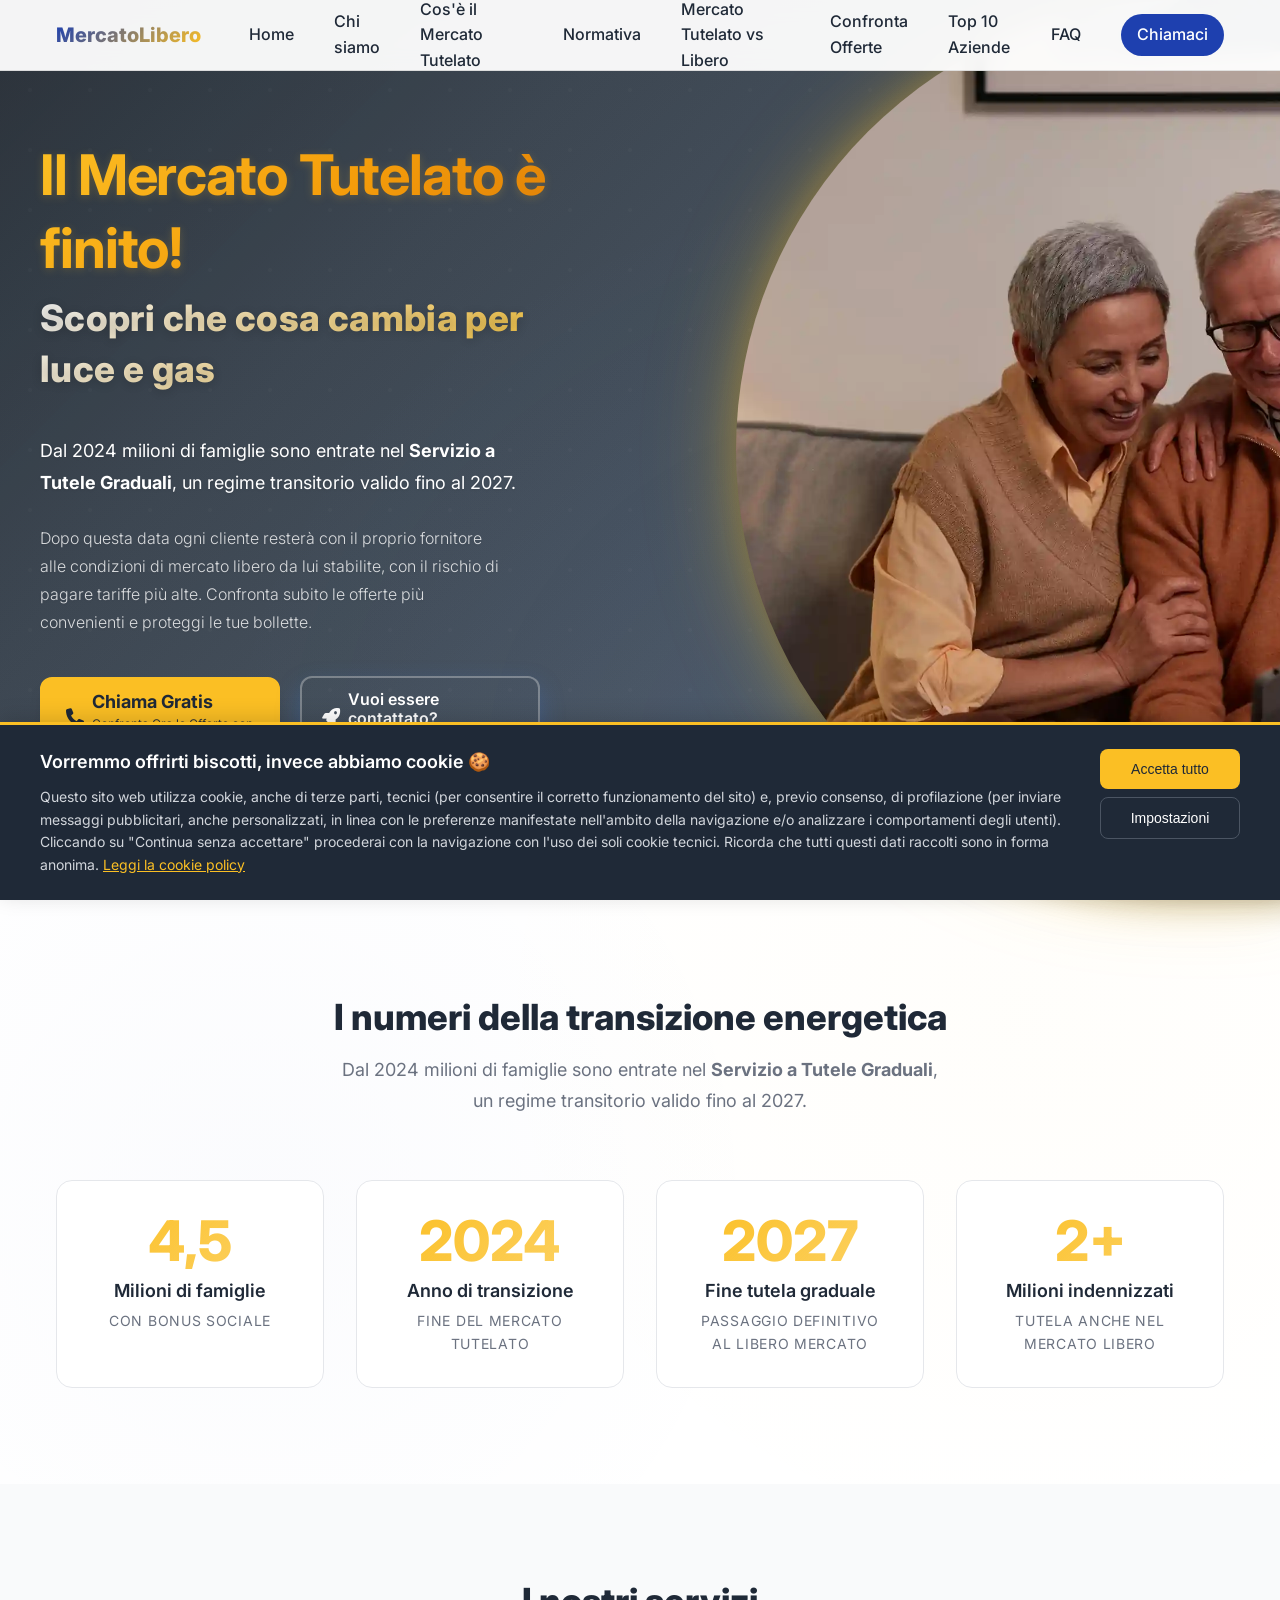
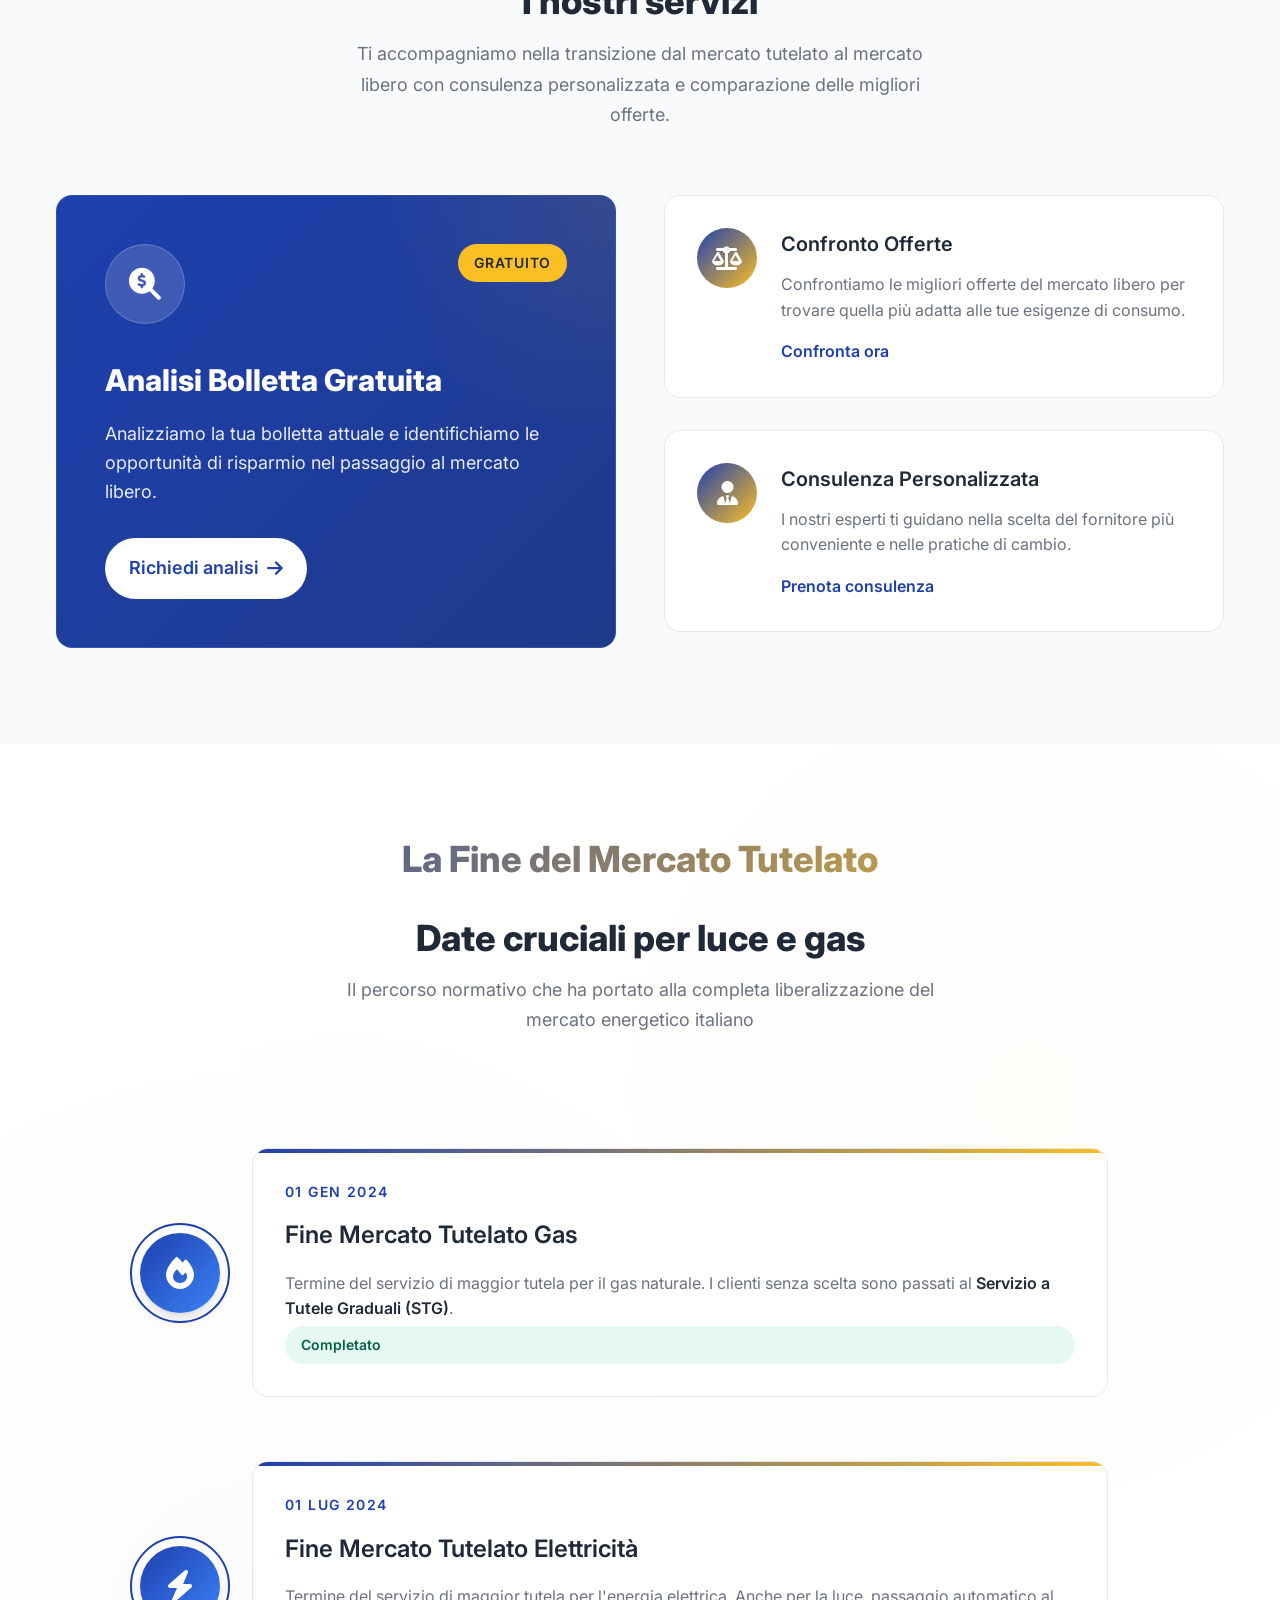
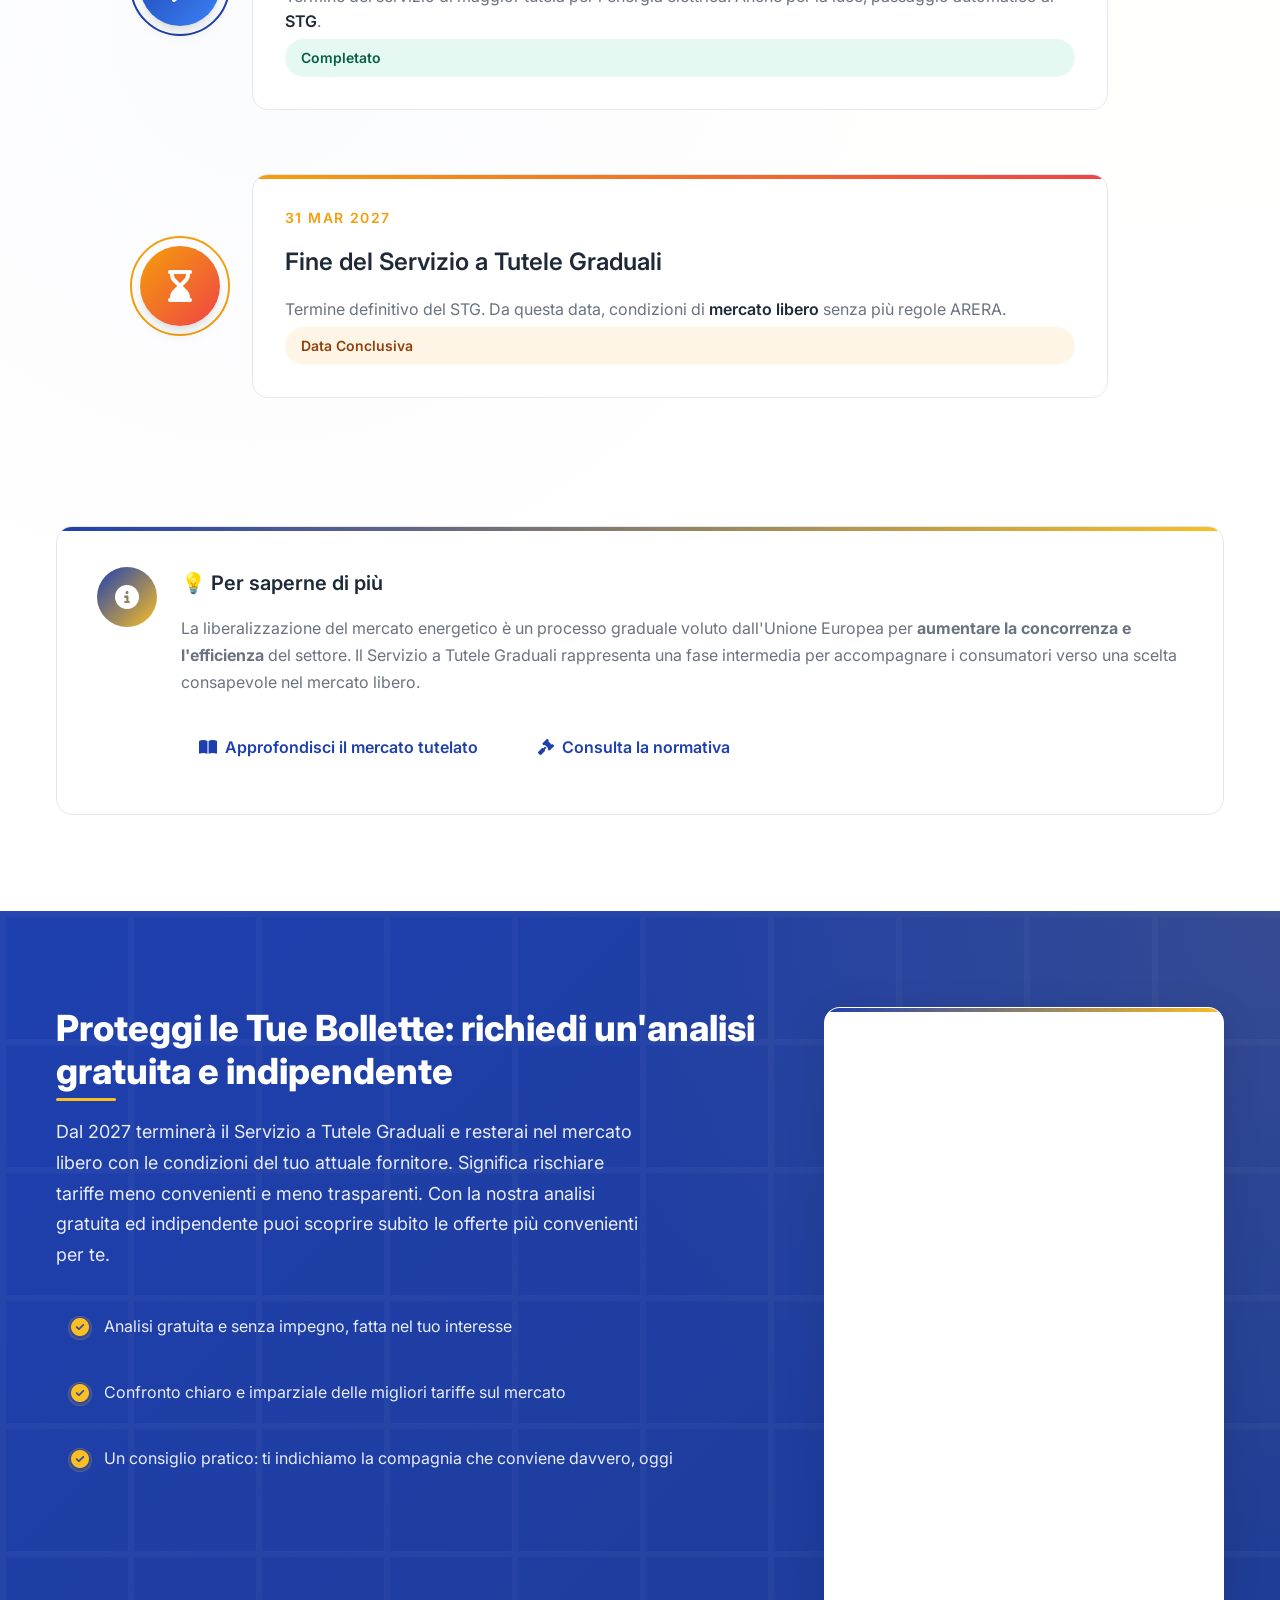
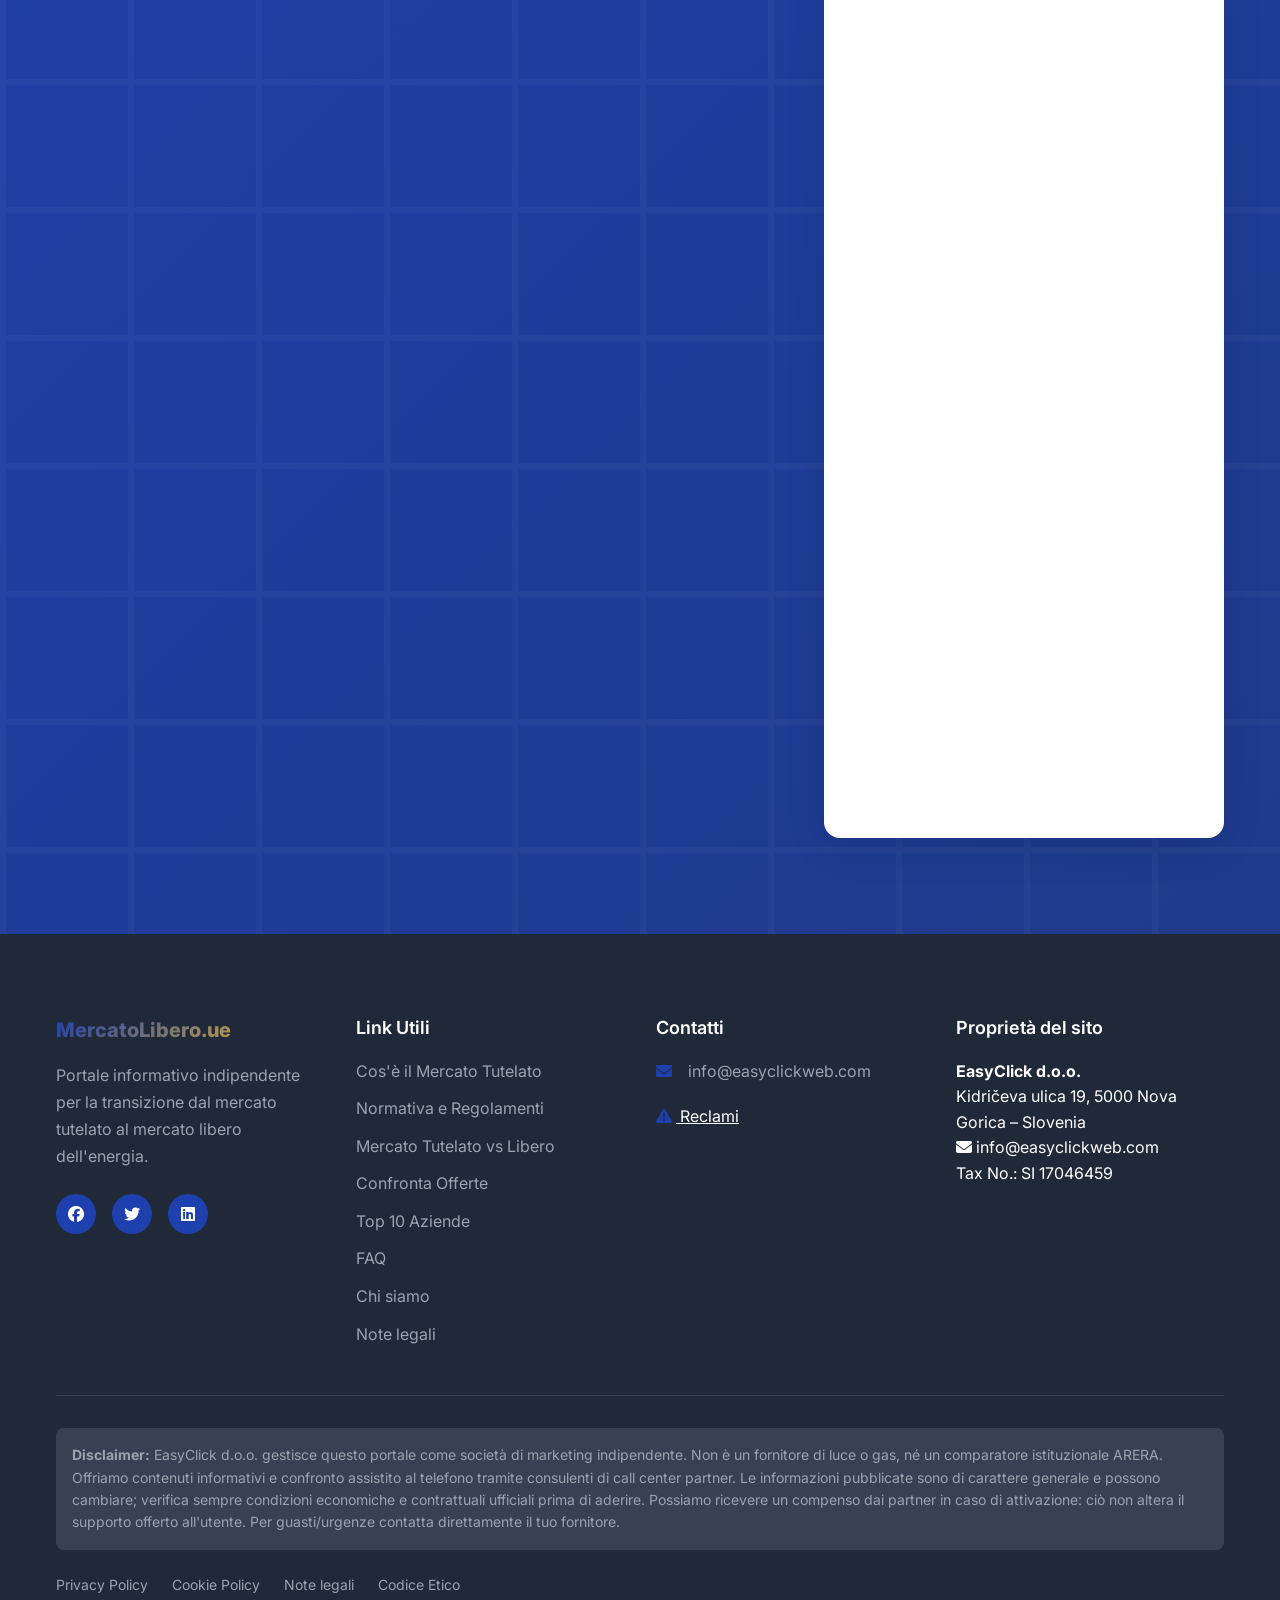
==== commit 95b6845f: "feat: implement click-to-call functionality and UI improvements - Add click-to-call functionality to" ====
--- a/index.html
+++ b/index.html
@@ -44,7 +44,7 @@
                 <a href="#form-analisi" class="nav-link">Confronta Offerte</a>
                 <a href="aziende-luce-gas.html" class="nav-link">Top 10 Aziende</a>
                 <a href="faq.html" class="nav-link">FAQ</a>
-                <a href="#form-analisi" class="nav-link nav-cta">Contattaci</a>
+                <a href="tel:+390294751217" class="nav-link nav-cta">Chiamaci</a>
             </div>
             <button class="nav-toggle" id="navToggle" aria-controls="navMenu" aria-expanded="false" aria-label="Apri menu">
                 <span class="bar" aria-hidden="true"></span>
@@ -85,18 +85,18 @@
                         Dopo questa data ogni cliente resterà con il proprio fornitore alle condizioni di mercato libero da lui stabilite, con il rischio di pagare tariffe più alte. Confronta subito le offerte più convenienti e proteggi le tue bollette.
                     </p>
                     <div class="hero-cta">
-                        <a href="#form-analisi" class="hero-btn btn btn-primary btn-pulse">
+                        <a href="tel:+390294751217" class="hero-btn btn btn-primary btn-pulse">
+                            <i class="fas fa-phone"></i>
+                            <div class="btn-content">
+                                <span class="btn-main">Chiama Gratis</span>
+                                <small class="btn-sub">Confronta Ora le Offerte con un Esperto</small>
+                            </div>
+                        </a>
+                        <a href="#form-analisi" class="hero-btn btn btn-secondary btn-pulse-secondary">
                             <i class="fas fa-rocket"></i>
                             <div class="btn-content">
-                                <span class="btn-main">Confronta Ora le Offerte</span>
-                                <small class="btn-sub">Analisi gratuita in 2 minuti</small>
-                            </div>
-                        </a>
-                        <a href="normativa.html" class="hero-btn btn btn-secondary btn-pulse-secondary">
-                            <i class="fas fa-info-circle"></i>
-                            <div class="btn-content">
-                                <span class="btn-main">Scopri di più</span>
-                                <small class="btn-sub">Guida completa alla normativa</small>
+                                <span class="btn-main">Vuoi essere contattato?</span>
+                                <small class="btn-sub">Prenota la Chiamata</small>
                             </div>
                         </a>
                     </div>
--- a/css/style.css
+++ b/css/style.css
@@ -378,6 +378,22 @@
     }
 }
 
+/* Desktop: aumenta lo spazio tra il logo e il menu (es. Home) */
+@media (min-width: 769px) {
+    /* Aumenta la distanza tra il logo (MercatoLibero) e i link della navbar
+       senza modificare il layout mobile. Usa variabili di spaziatura già
+       presenti per rimanere coerenti con il design. */
+    .nav-logo {
+        margin-right: var(--space-12); /* 3rem */
+    }
+
+    /* Opzionale: aumenta leggermente il gap tra i link per migliorare
+       la leggibilità su desktop. */
+    .nav-menu {
+        gap: calc(var(--space-8) + 0.5rem);
+    }
+}
+
 /* Hero Section */
 .hero {
     background: linear-gradient(135deg, 
@@ -1518,7 +1534,6 @@
         width: 250px;
         height: 250px;
     }
-}
 
 @media (max-width: 480px) {
     .hero {
@@ -9635,6 +9650,20 @@
         min-width: 200px;
         max-width: 240px;
     }
+    
+    /* Make secondary button same height as primary button on desktop */
+    .hero-btn.btn-pulse-secondary {
+        padding: var(--space-3) var(--space-5) !important;
+    }
+    
+    .hero-btn.btn-pulse-secondary .btn-main {
+        font-size: var(--font-size-base) !important;
+        font-weight: 600 !important;
+    }
+    
+    .hero-btn.btn-pulse-secondary .btn-sub {
+        font-size: var(--font-size-xs) !important;
+    }
 }
 
 /* ================================
--- a/css/mobile-optimizations.css
+++ b/css/mobile-optimizations.css
@@ -7,7 +7,8 @@
     .hero {
         min-height: auto !important;
         height: auto !important;
-        padding: calc(60px + 1rem) 0 2rem 0 !important;
+        /* Maggior spazio in alto per distanziare la hero dalla navbar su mobile */
+        padding: calc(80px + 1rem) 0 2rem 0 !important;
         border-radius: 0 !important;
         overflow-x: hidden;
     }
@@ -20,8 +21,8 @@
     .hero-content {
         display: flex !important;
         flex-direction: column !important;
-        gap: 1.5rem !important;
-        padding: 1.25rem 0 !important;
+        gap: 2.5rem !important;
+        padding: 2rem 0 !important;
         min-height: auto !important;
         grid-template-columns: none !important;
     }
@@ -31,93 +32,128 @@
         text-align: center !important;
         padding-right: 0 !important;
         max-width: 100% !important;
-        padding-bottom: 0.5rem !important;
+        padding-bottom: 1.5rem !important;
+        /* Spazio aggiuntivo in alto per distanziare il contenuto dalla navbar */
+        padding-top: 1rem !important;
         margin-left: auto !important;
         margin-right: auto !important;
+        position: relative !important;
+    }
+    
+    /* Aggiunge elementi decorativi mobili per maggiore dinamismo */
+    .hero-text::before {
+        content: '';
+        position: absolute;
+        /* Sposta la piccola lampadina leggermente verso il basso per aumentare la distanza dalla navbar */
+        top: 0.5rem;
+        left: 50%;
+        transform: translateX(-50%);
+        width: 60px;
+        height: 4px;
+        background: linear-gradient(90deg, 
+            transparent 0%, 
+            rgba(251, 191, 36, 0.6) 20%, 
+            rgba(251, 191, 36, 1) 50%, 
+            rgba(251, 191, 36, 0.6) 80%, 
+            transparent 100%);
+        border-radius: 2px;
+        filter: blur(0.5px);
+        animation: decorativeLine 3s ease-in-out infinite;
     }
     
     .hero-visual {
         order: 2 !important;
-        /* Riduci lo spazio sopra l'immagine per avvicinarla alla CTA */
-        padding: 0.5rem 0 0 0 !important;
+        /* Spazio ottimizzato per una transizione visiva più fluida */
+        padding: 1.5rem 0 0 0 !important;
         height: auto !important;
     }
     
     .hero-cta {
-        margin-top: 1.5rem !important;
-        padding-top: 0.5rem !important;
+        margin-top: 2rem !important;
+        padding-top: 1rem !important;
         display: flex !important;
         flex-direction: column !important;
-        gap: 1rem !important;
-        align-items: stretch !important;
-    }
-    
-    /* Typography mobile - Migliorata leggibilità e coerenza */
+        gap: 1.25rem !important;
+        align-items: center !important;
+        max-width: 350px !important;
+        margin-left: auto !important;
+        margin-right: auto !important;
+    }
+    
+    /* Typography mobile - Testo più grande e spazioso */
     .hero-title {
-        font-size: clamp(1.75rem, 6.5vw, 2.5rem) !important;
-        line-height: 1.25 !important;
-        margin-bottom: 1.25rem !important;
-        letter-spacing: -0.02em !important;
-        font-weight: 600 !important;
+        /* Aumentato per migliore leggibilità su schermi mobili */
+        font-size: clamp(2.75rem, 9.5vw, 4rem) !important;
+        line-height: 1.15 !important;
+        margin-bottom: 2rem !important;
+        letter-spacing: -0.025em !important;
+        font-weight: 700 !important;
+        text-align: center !important;
+        padding: 0 1rem !important;
     }
     
     .title-highlight {
-        font-size: 1.1em !important;
+        font-size: 1.2em !important;
         margin-bottom: 0.75rem !important;
         display: block !important;
-        font-weight: 700 !important;
-        line-height: 1.15 !important;
-        text-align: center !important;
+        font-weight: 800 !important;
+        line-height: 1.1 !important;
+        text-align: center !important;
+        letter-spacing: -0.02em !important;
     }
     
     .title-main {
         font-size: 0.85em !important;
-        line-height: 1.35 !important;
+        line-height: 1.25 !important;
         margin-top: 0.75rem !important;
         font-weight: 500 !important;
-        opacity: 0.95 !important;
-        text-align: center !important;
+        opacity: 0.9 !important;
+        text-align: center !important;
+        letter-spacing: -0.01em !important;
     }
     
     .hero-description {
+        font-size: 1.2rem !important;
+        line-height: 1.6 !important;
+        margin: 1.5rem auto 1.75rem auto !important;
+        max-width: 36rem !important;
+        opacity: 0.9 !important;
+        font-weight: 500 !important;
+        letter-spacing: 0.005em !important;
+        text-align: center !important;
+        padding: 0 1rem !important;
+    }
+    
+    .hero-subdescription {
         font-size: 1.1rem !important;
-        line-height: 1.65 !important;
-        margin: 0.25rem auto 1rem auto !important;
-        max-width: 36rem !important;
-        opacity: 0.92 !important;
+        line-height: 1.55 !important;
+        margin: 1rem auto 2.5rem auto !important;
+        max-width: 34rem !important;
+        opacity: 0.85 !important;
         font-weight: 400 !important;
-        letter-spacing: 0.01em !important;
-        text-align: center !important;
-    }
-    
-    .hero-subdescription {
-        font-size: 1rem !important;
-        line-height: 1.6 !important;
-        margin: 0.25rem auto 1.75rem auto !important;
-        max-width: 36rem !important;
-        opacity: 0.88 !important;
-        font-weight: 300 !important;
-        letter-spacing: 0.005em !important;
-        text-align: center !important;
-    }
-    
-    /* Image mobile optimization */
+        letter-spacing: 0.002em !important;
+        text-align: center !important;
+        padding: 0 1rem !important;
+    }
+    
+    /* Image mobile optimization - Immagine a larghezza piena schermo */
     .main-visual-container {
         position: static !important;
-        width: 100% !important;
+        width: calc(100vw) !important;
         height: 280px !important;
-        margin: 0 !important;
+        margin: 0 -1rem !important; /* Estende oltre i margini del container */
         padding: 0 !important;
-        border-radius: 0.5rem !important;
+        border-radius: 0 !important; /* Rimuove il bordo arrotondato per occupare tutto lo schermo */
         overflow: hidden !important;
+        max-width: none !important;
     }
     
     .hero-photo {
         width: 100% !important;
         height: 280px !important;
-        object-fit: contain !important;
+        object-fit: cover !important; /* Cambiato da contain a cover per riempire tutto */
         object-position: center center !important;
-        border-radius: 0.5rem !important;
+        border-radius: 0 !important; /* Rimuove il bordo arrotondato */
         transform: none !important;
         filter: none !important;
         background-color: #f3f4f6;
@@ -128,14 +164,14 @@
     .hero-cta .btn-pulse,
     .hero-cta .btn-pulse-secondary {
         width: 100% !important;
-        max-width: 320px !important;
-        min-width: 320px !important;
-        padding: 1.15rem 1.5rem !important;
+        max-width: 340px !important;
+        min-width: 280px !important;
+        padding: 1.2rem 1.5rem !important;
         font-size: 1rem !important;
         justify-content: center !important;
-        margin: 0 auto 0.75rem auto !important;
-        min-height: 60px !important;
-        max-height: 60px !important;
+        margin: 0 auto 0.5rem auto !important;
+        min-height: 64px !important;
+        max-height: 64px !important;
         touch-action: manipulation !important;
         border-radius: 0.75rem !important;
         display: flex !important;
@@ -183,10 +219,44 @@
     /* Hide decorative elements on mobile */
     .floating-elements,
     .floating-icon,
-    .floating-card,
     .golden-glow-left,
     .golden-glow-right {
         display: none !important;
+    }
+    
+    /* Intro Section - Mobile optimization for Chi Siamo and Mercato Tutelato pages */
+    .intro-content {
+        grid-template-columns: 1fr !important;
+        gap: 2rem !important;
+    }
+    
+    .intro-text {
+        order: 1;
+    }
+    
+    .intro-visual {
+        order: 2;
+        height: 400px !important;
+        min-height: 400px !important;
+        position: relative !important;
+        display: flex !important;
+        justify-content: center !important;
+        align-items: center !important;
+        padding: 2rem 0 !important;
+    }
+    
+    /* Comparison Overview - Mobile optimization for confronto page */
+    .overview-content {
+        grid-template-columns: 1fr !important;
+        gap: 2rem !important;
+    }
+    
+    .overview-text {
+        order: 1;
+    }
+    
+    .overview-stats {
+        order: 2;
     }
     
     /* Navigation mobile fixes */
@@ -232,7 +302,8 @@
 /* Smaller mobile devices - Ulteriormente ottimizzato */
 @media (max-width: 480px) {
     .hero {
-        padding: calc(60px + 1rem) 0 1.75rem 0 !important;
+        /* Aumentato anche sui dispositivi molto piccoli */
+        padding: calc(80px + 1rem) 0 1.75rem 0 !important;
     }
     
     .hero-container {
@@ -245,7 +316,8 @@
     }
     
     .hero-title {
-        font-size: clamp(1.5rem, 5.5vw, 2.2rem) !important;
+        /* Aumentato per schermi molto piccoli */
+        font-size: clamp(2rem, 6.5vw, 2.8rem) !important;
         margin-bottom: 1rem !important;
         line-height: 1.2 !important;
     }
@@ -253,6 +325,8 @@
         text-align: center !important;
         margin-left: auto !important;
         margin-right: auto !important;
+        /* Leggero padding-top anche sui dispositivi più piccoli */
+        padding-top: 0.75rem !important;
     }
     
     .title-highlight {
@@ -314,6 +388,11 @@
         object-fit: contain !important;
         object-position: center center !important;
         background-color: #f3f4f6 !important;
+    }
+
+    /* Leggera regolazione della decorazione sopra il titolo sui piccoli schermi */
+    .hero-text::before {
+        top: 0.25rem !important;
     }
     
     .btn-pulse {
@@ -546,4 +625,144 @@
         font-size: 1rem !important;
         padding: var(--space-2) 0 !important;
     }
+}
+
+/* Ottimizzazioni sezione "I nostri valori" per mobile */
+@media (max-width: 768px) {
+    /* Sezione timeline detailed - I nostri valori */
+    .timeline-section-detailed {
+        padding: var(--space-16) 0 !important;
+    }
+    
+    .timeline-container {
+        max-width: 100% !important;
+        padding: 0 1rem !important;
+    }
+    
+    /* Riorganizza il layout su mobile per dare più spazio al contenuto */
+    .timeline-item-detailed {
+        display: flex !important;
+        flex-direction: column !important;
+        gap: var(--space-4) !important;
+        grid-template-columns: none !important;
+        position: relative !important;
+        padding-left: 0 !important;
+        margin-bottom: var(--space-8) !important;
+    }
+    
+    /* Sposta il marker a sinistra e lo rende più compatto */
+    .timeline-marker-detailed {
+        width: 50px !important;
+        height: 50px !important;
+        border-radius: 50% !important;
+        background: linear-gradient(135deg, var(--primary-color), var(--secondary-color)) !important;
+        display: flex !important;
+        align-items: center !important;
+        justify-content: center !important;
+        color: var(--white) !important;
+        font-size: var(--font-size-lg) !important;
+        position: absolute !important;
+        left: 0 !important;
+        top: 0 !important;
+        z-index: 2 !important;
+        box-shadow: 0 4px 12px rgba(0, 0, 0, 0.1) !important;
+    }
+    
+    /* Adatta il contenuto per lasciare spazio al marker compatto */
+    .timeline-content-detailed {
+        margin-left: 65px !important;
+        background: var(--light-color) !important;
+        border-radius: var(--radius-lg) !important;
+        padding: var(--space-6) !important;
+        box-shadow: 0 2px 8px rgba(0, 0, 0, 0.08) !important;
+        border-left: 3px solid var(--primary-color) !important;
+    }
+    
+    /* Linea di connessione tra i valori spostata a sinistra */
+    .timeline-item-detailed:not(:last-child)::after {
+        content: '' !important;
+        position: absolute !important;
+        left: 25px !important;
+        top: 60px !important;
+        bottom: -32px !important;
+        width: 2px !important;
+        background: linear-gradient(180deg, var(--primary-color), var(--secondary-color)) !important;
+        z-index: 1 !important;
+    }
+    
+    /* Header del contenuto */
+    .timeline-header-detailed h3 {
+        font-size: var(--font-size-xl) !important;
+        font-weight: 700 !important;
+        color: var(--dark-color) !important;
+        margin-bottom: var(--space-3) !important;
+        line-height: 1.3 !important;
+    }
+    
+    /* Descrizione del valore */
+    .timeline-description-detailed p {
+        color: var(--neutral-color) !important;
+        line-height: 1.6 !important;
+        margin-bottom: var(--space-4) !important;
+        font-size: var(--font-size-base) !important;
+    }
+    
+    .timeline-description-detailed p:last-child {
+        margin-bottom: 0 !important;
+    }
+    
+    /* Evidenzia il testo in grassetto */
+    .timeline-description-detailed p strong {
+        color: var(--dark-color) !important;
+        font-weight: 600 !important;
+    }
+    
+    /* Effetto hover ottimizzato per mobile */
+    .timeline-content-detailed:hover {
+        transform: translateY(-2px) !important;
+        box-shadow: 0 4px 16px rgba(0, 0, 0, 0.12) !important;
+    }
+}
+
+/* Ottimizzazioni aggiuntive per schermi molto piccoli */
+@media (max-width: 480px) {
+    .timeline-container {
+        padding: 0 0.75rem !important;
+    }
+    
+    .timeline-marker-detailed {
+        width: 45px !important;
+        height: 45px !important;
+        font-size: var(--font-size-base) !important;
+    }
+    
+    .timeline-content-detailed {
+        margin-left: 60px !important;
+        padding: var(--space-5) !important;
+    }
+    
+    .timeline-item-detailed:not(:last-child)::after {
+        left: 22px !important;
+        top: 55px !important;
+    }
+    
+    .timeline-header-detailed h3 {
+        font-size: var(--font-size-lg) !important;
+    }
+    
+    .timeline-description-detailed p {
+        font-size: var(--font-size-sm) !important;
+    }
+}
+
+/* Animazione per l'elemento decorativo */
+@keyframes decorativeLine {
+    0%, 100% {
+        opacity: 0.6;
+        transform: translateX(-50%) scaleX(1);
+    }
+    50% {
+        opacity: 1;
+        transform: translateX(-50%) scaleX(1.1);
+    }
 }
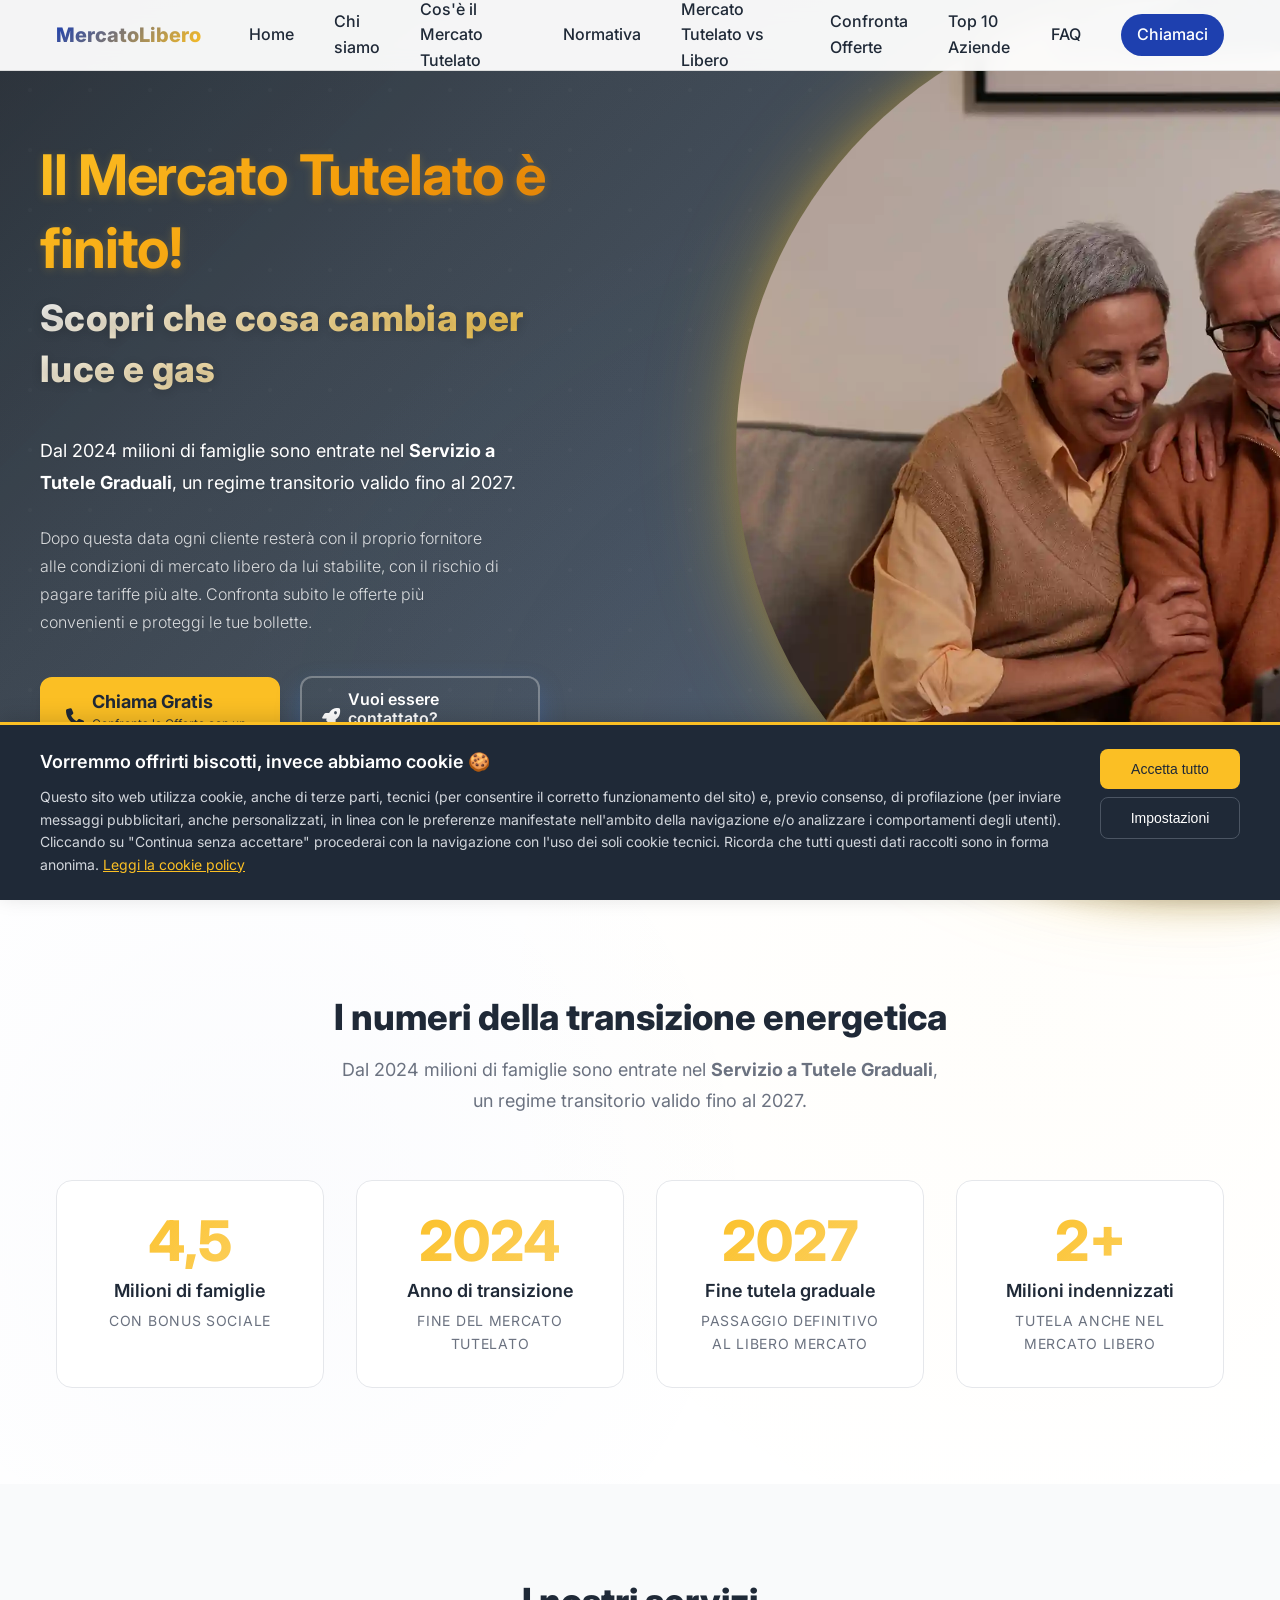
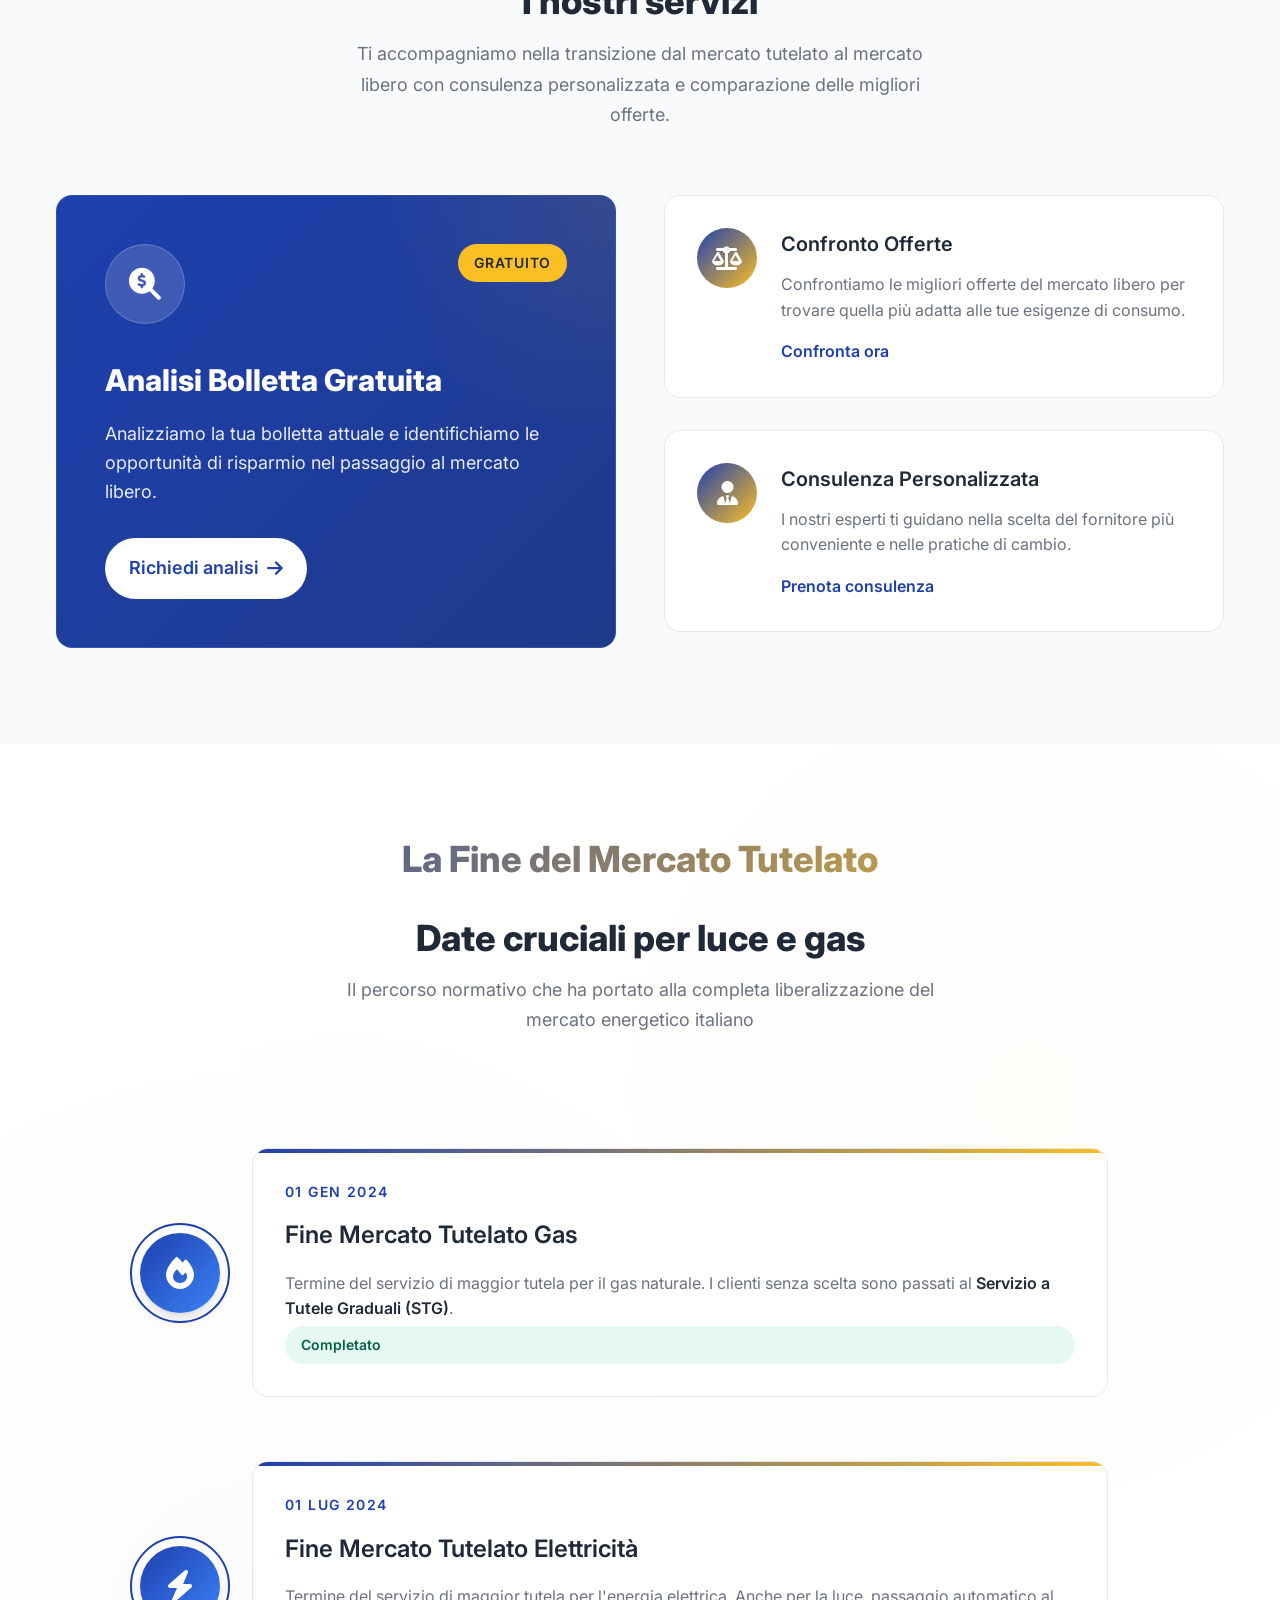
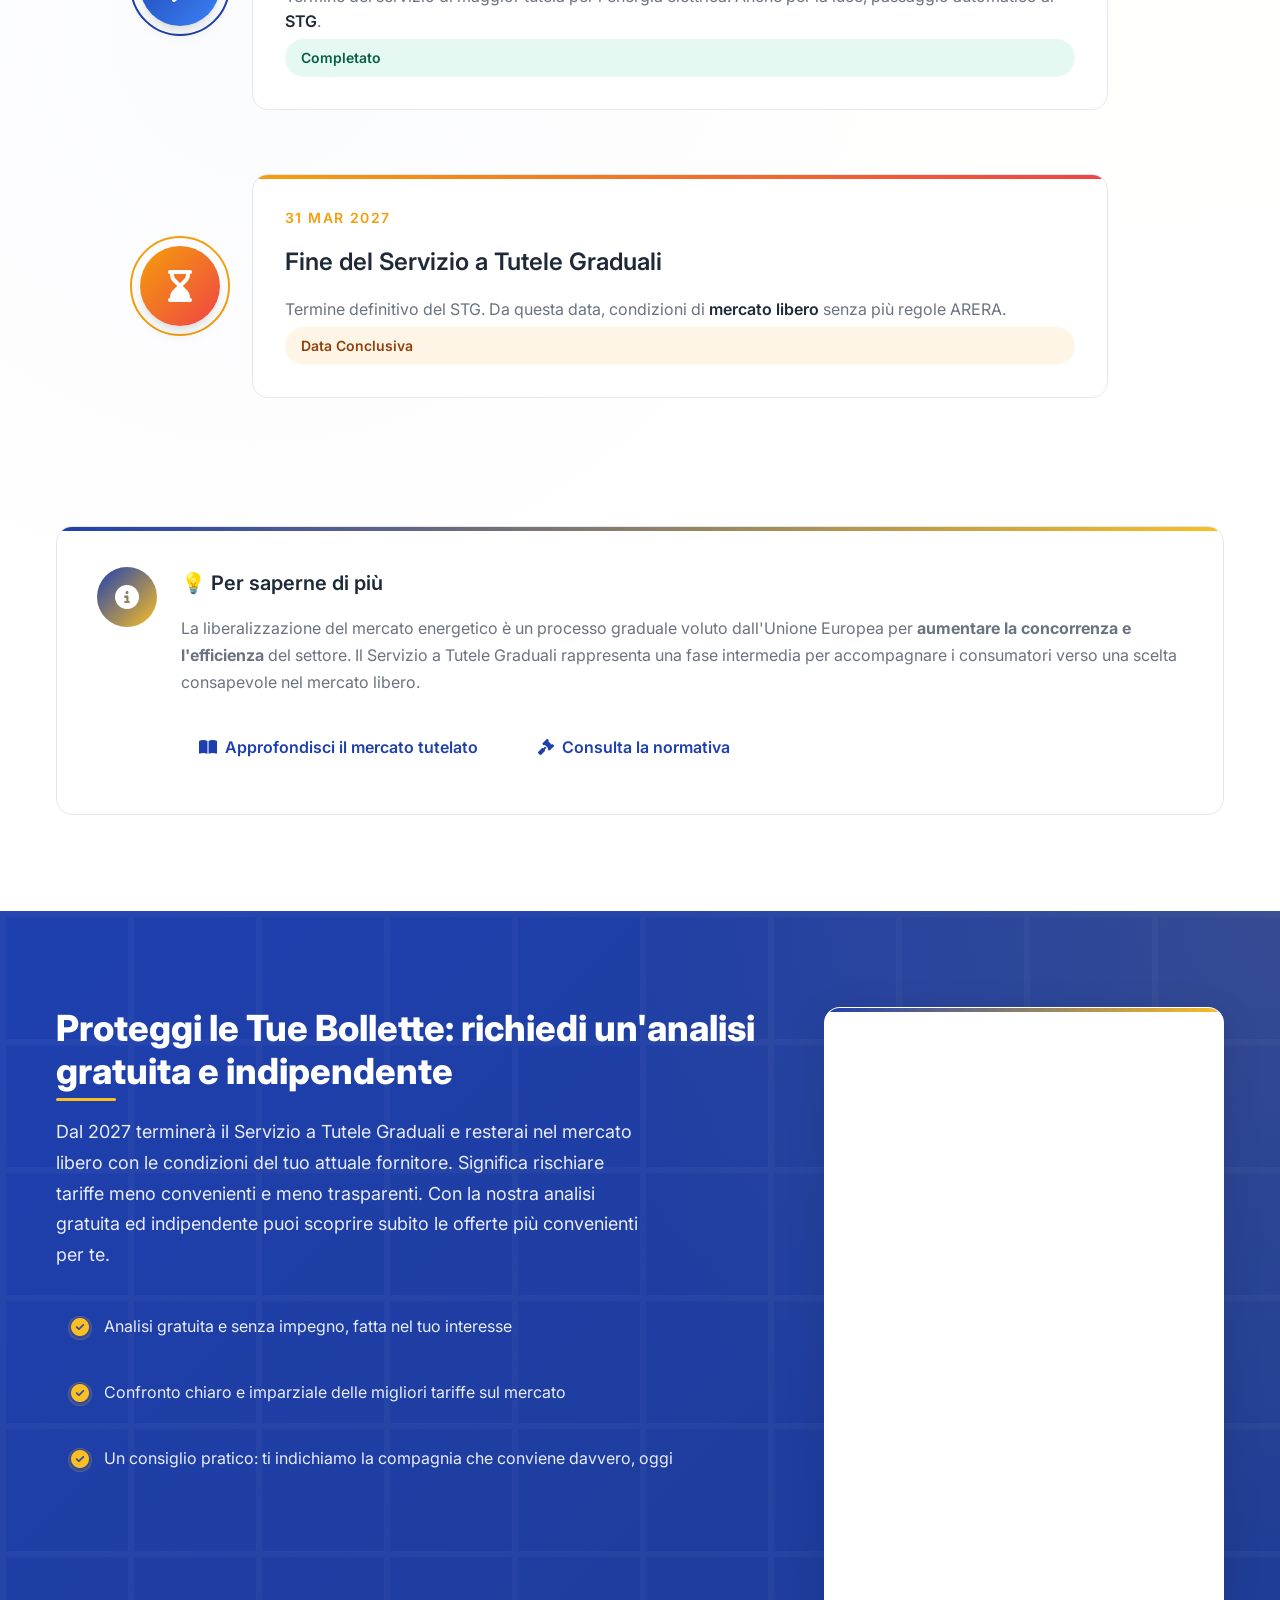
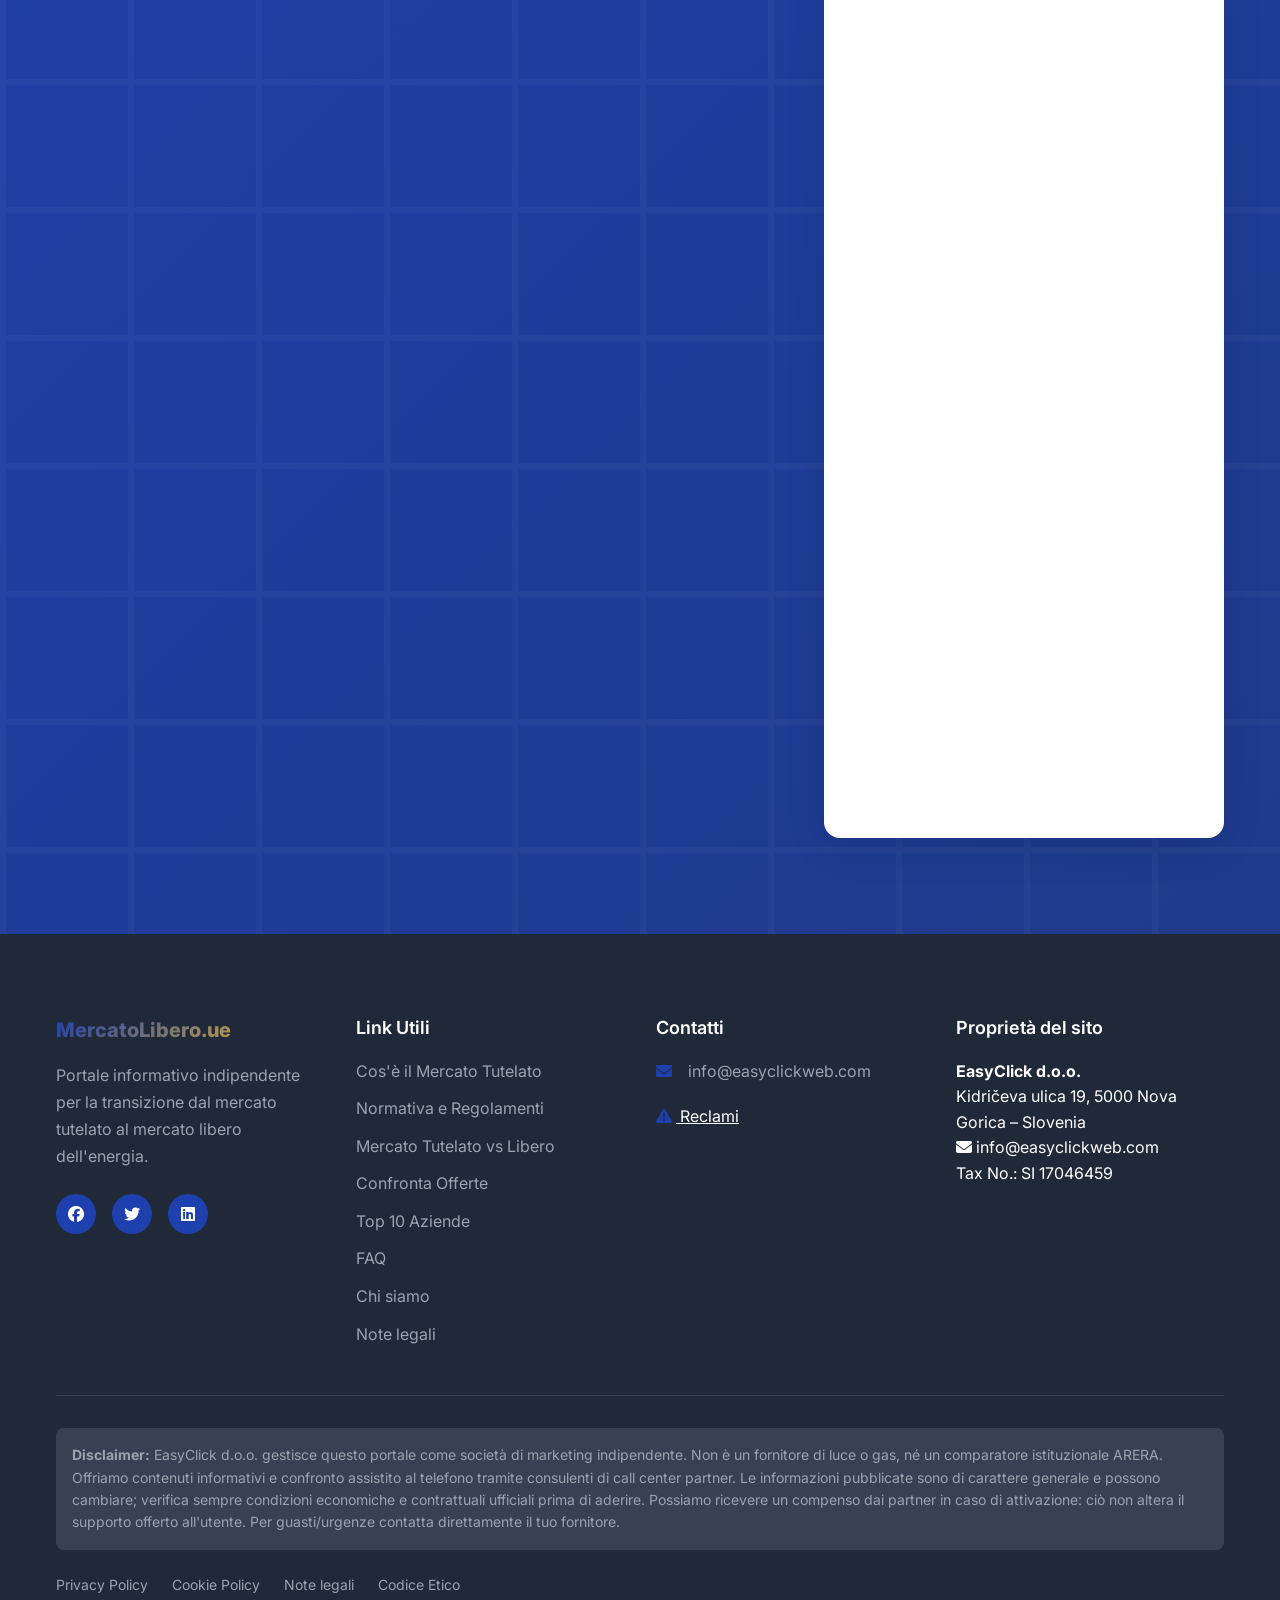
==== commit fdb4d95b: "add" ====
--- a/index.html
+++ b/index.html
@@ -89,7 +89,7 @@
                             <i class="fas fa-phone"></i>
                             <div class="btn-content">
                                 <span class="btn-main">Chiama Gratis</span>
-                                <small class="btn-sub">Confronta Ora le Offerte con un Esperto</small>
+                                <small class="btn-sub">Confronta le Offerte con un Esperto</small>
                             </div>
                         </a>
                         <a href="#form-analisi" class="hero-btn btn btn-secondary btn-pulse-secondary">
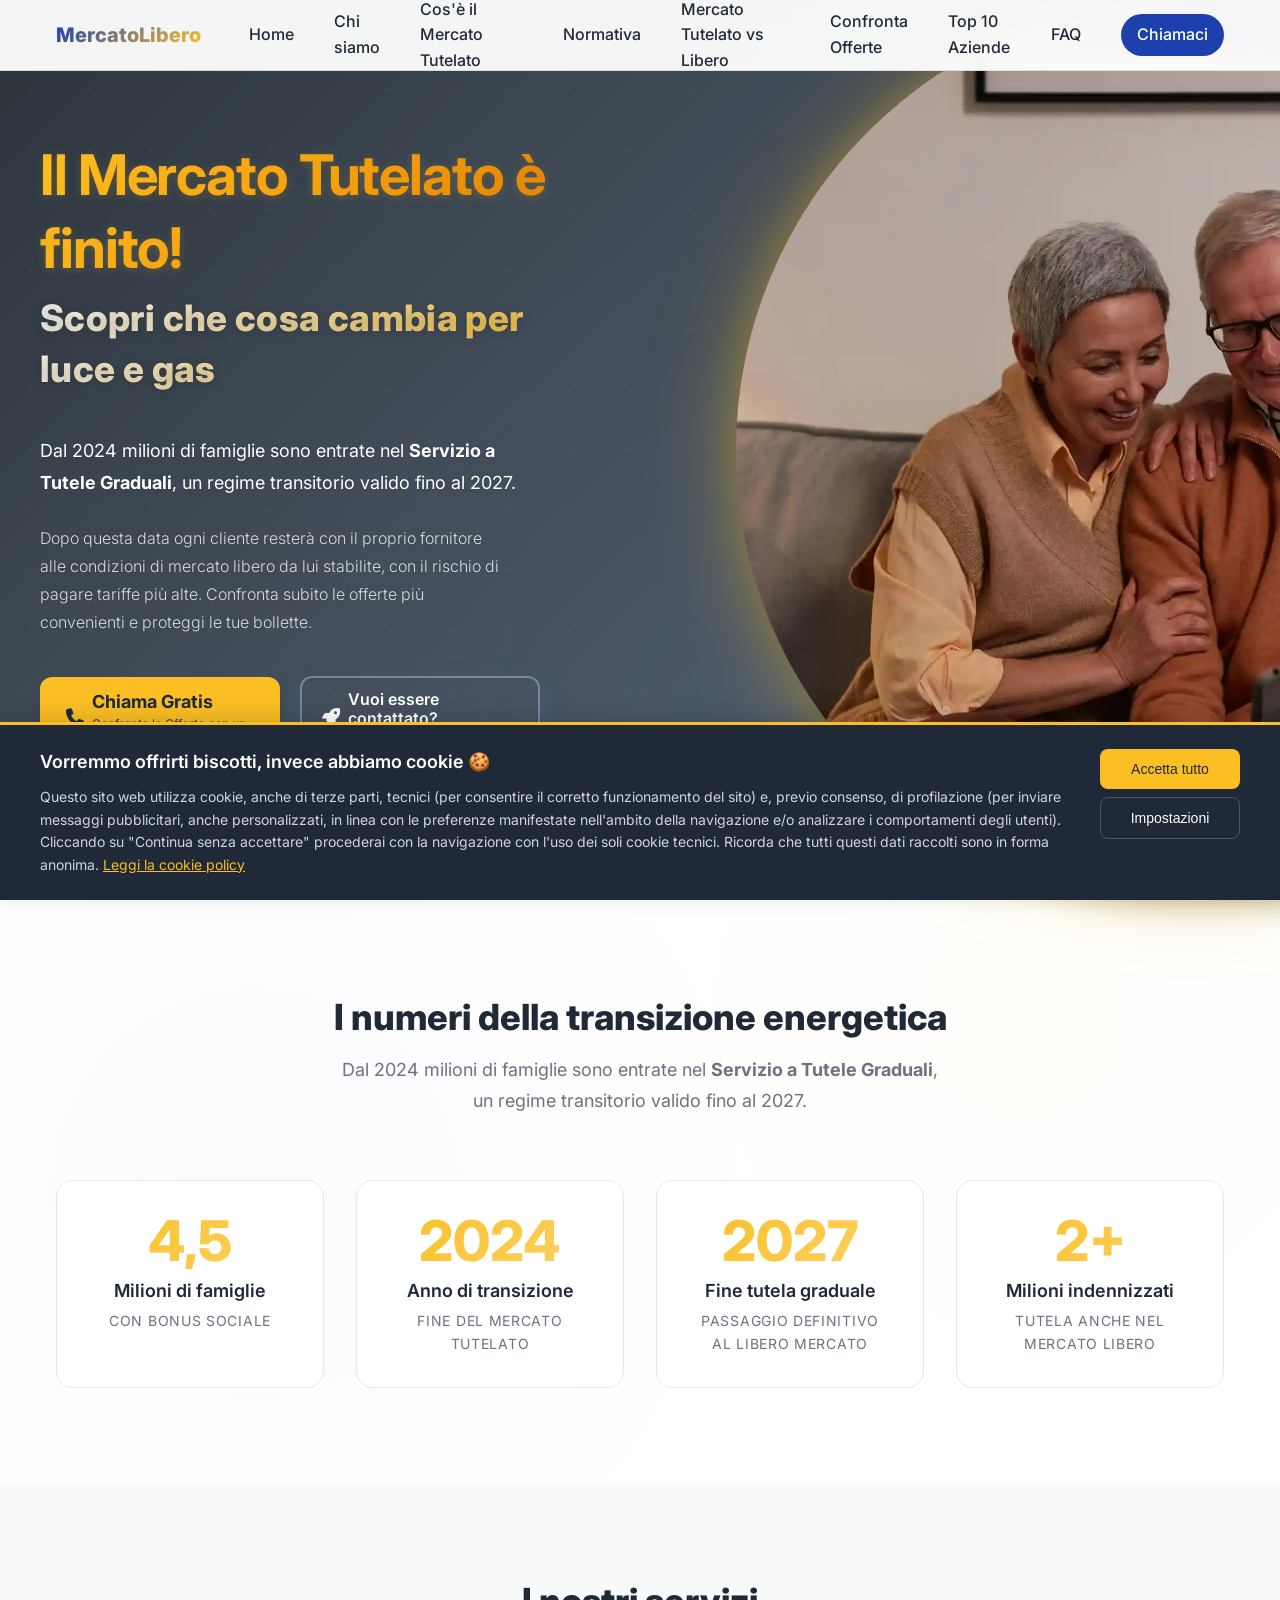
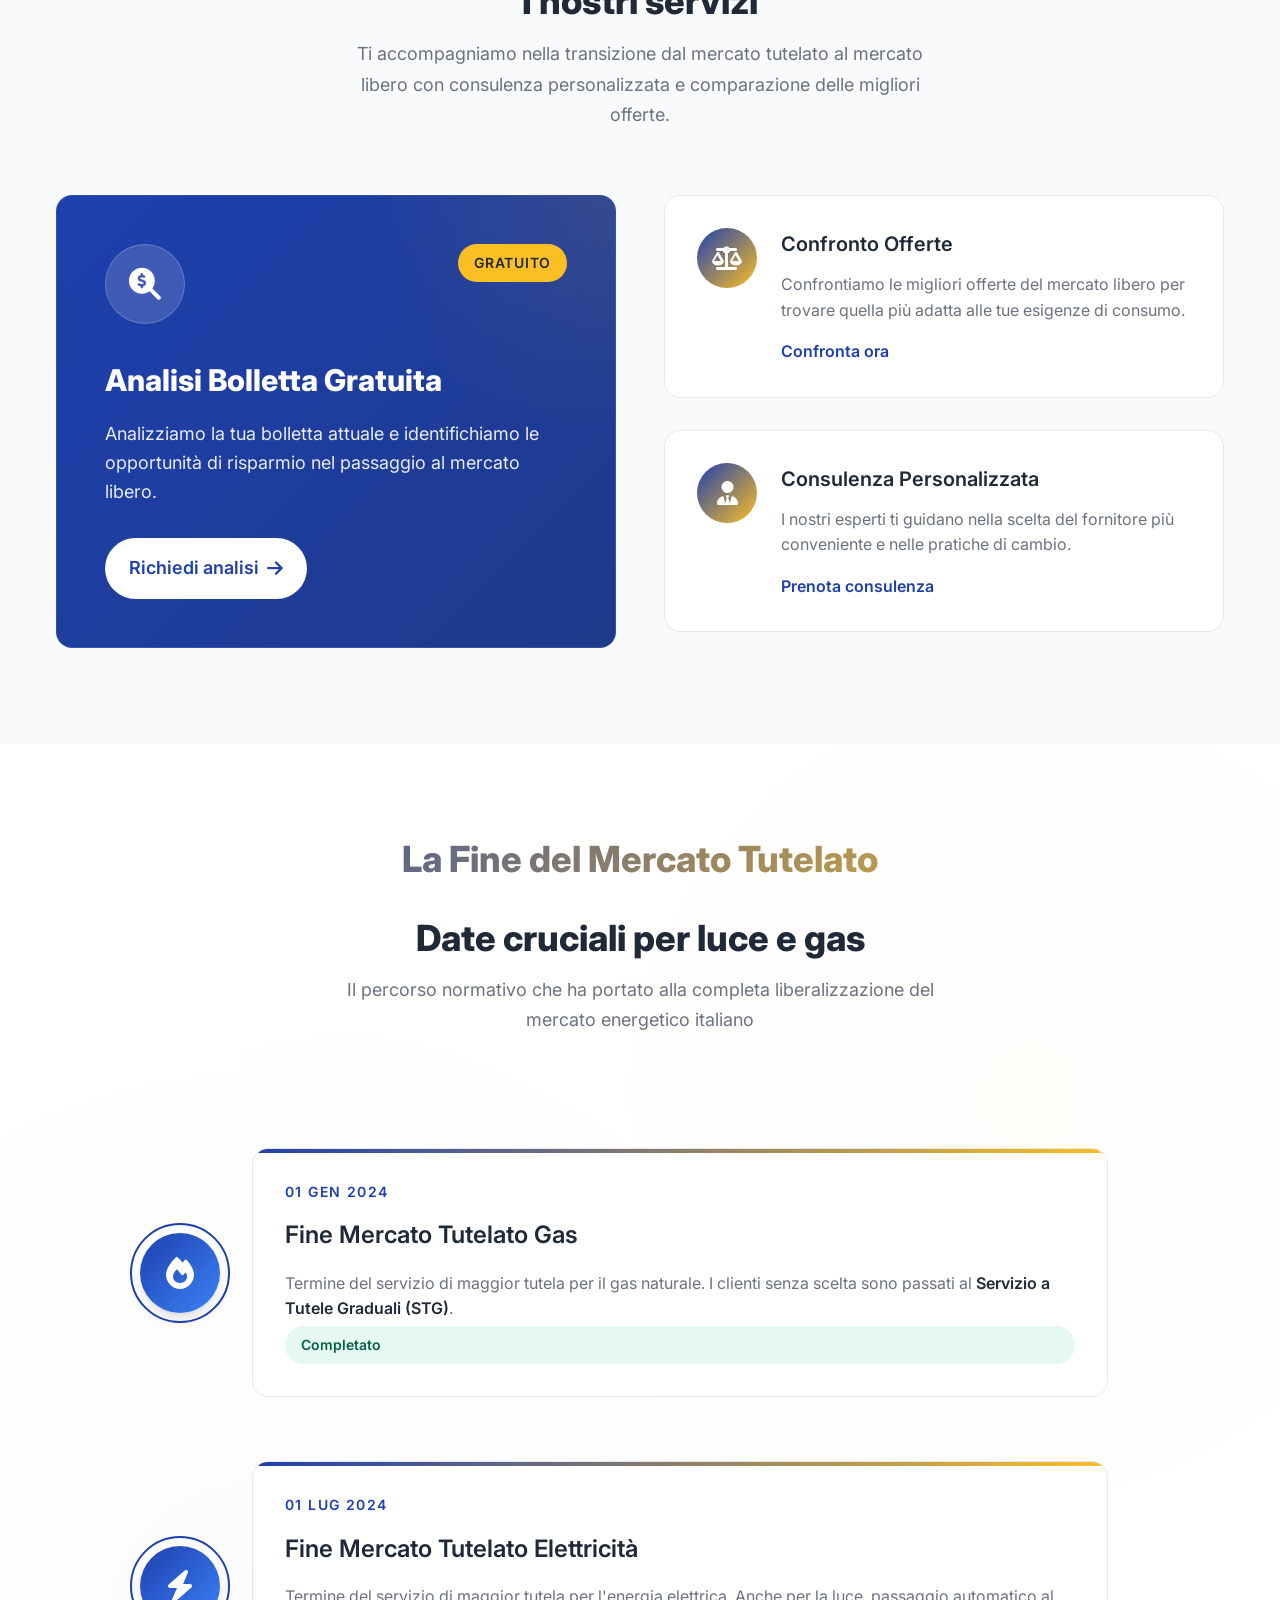
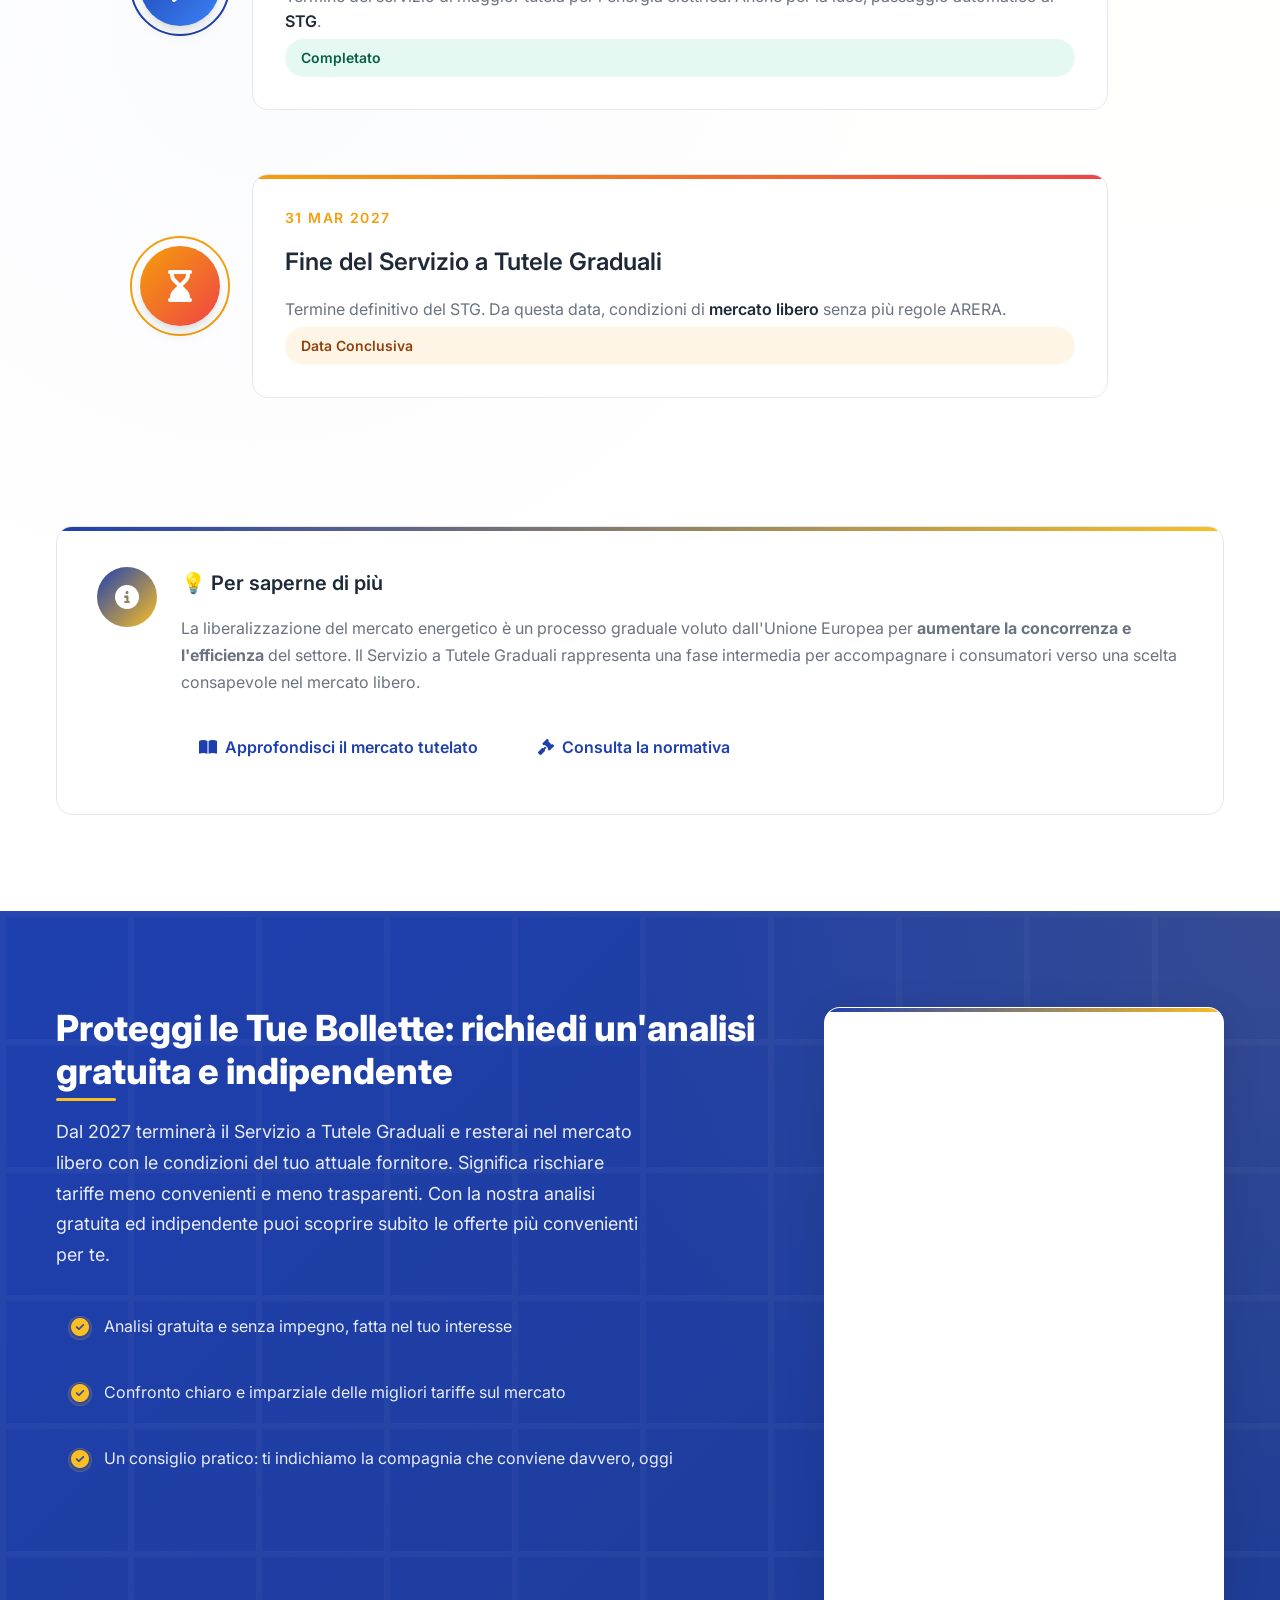
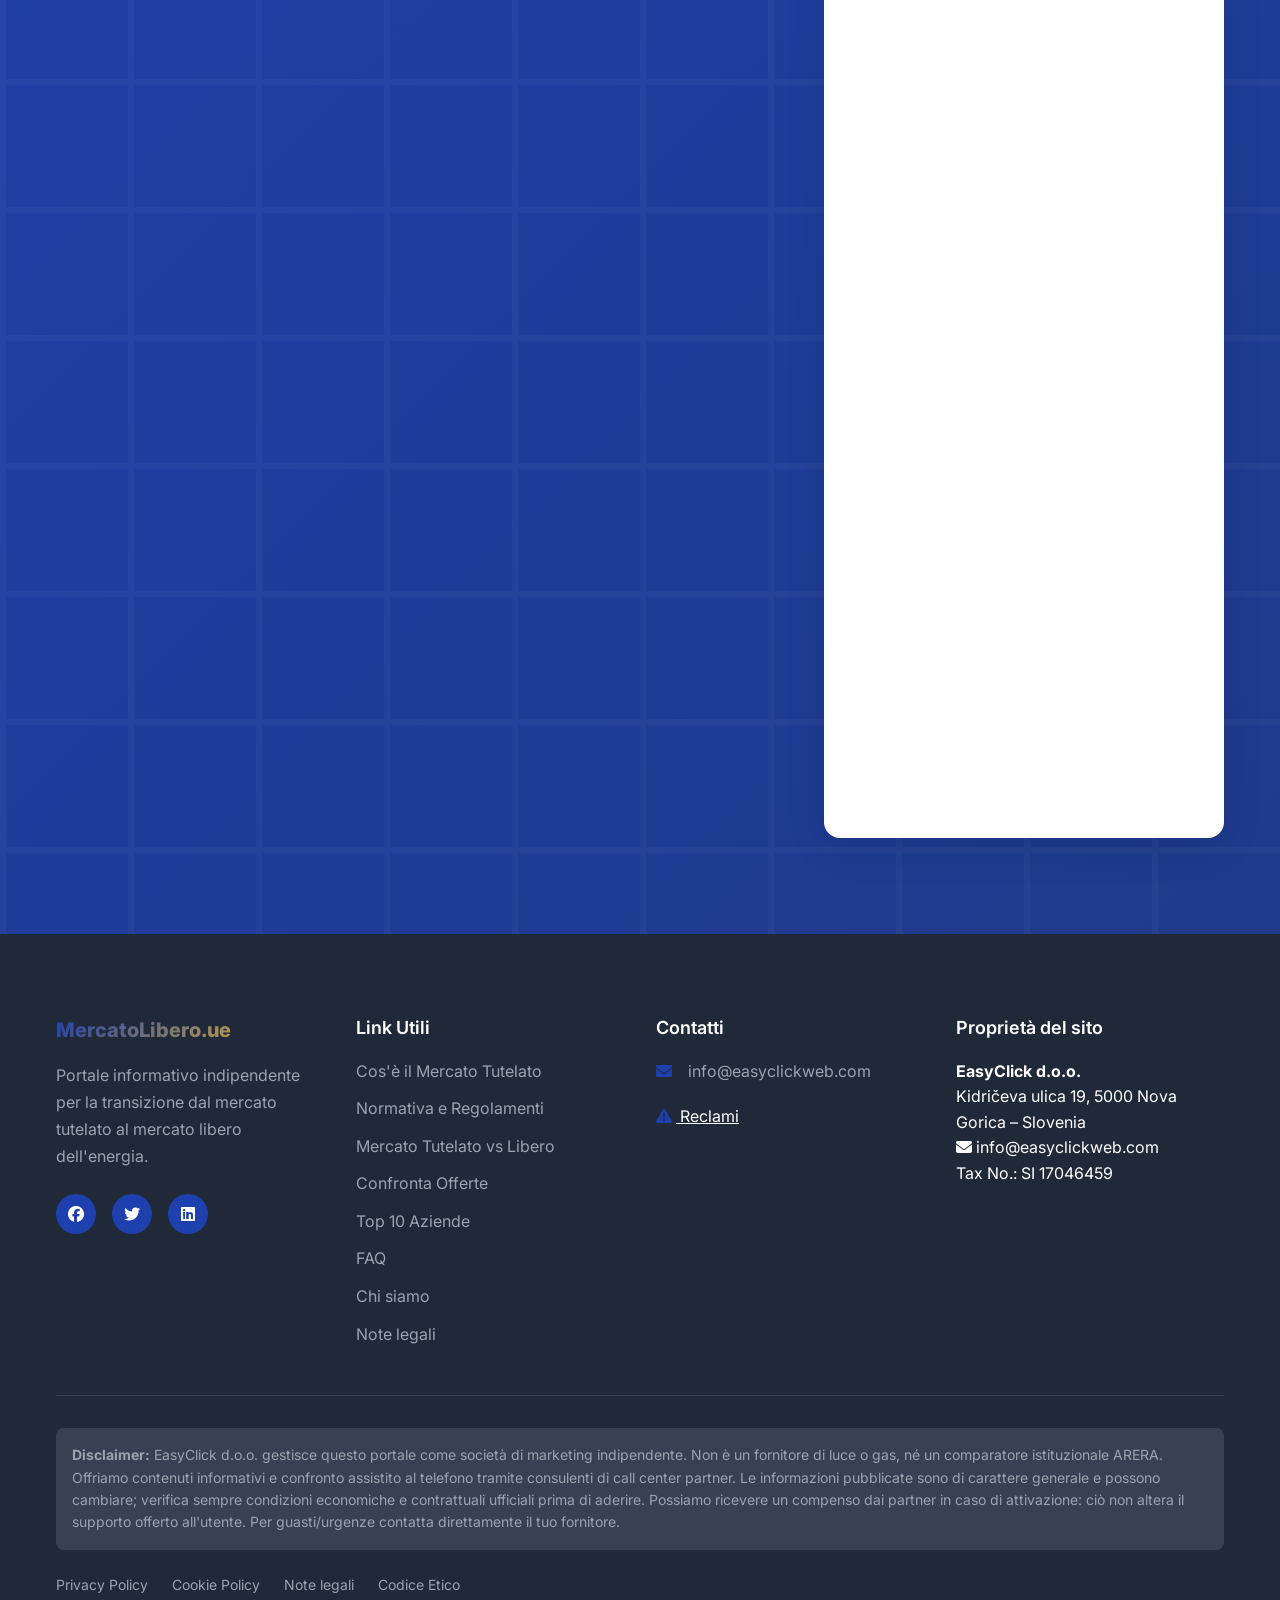
==== commit bc1b515c: "add" ====
--- a/index.html
+++ b/index.html
@@ -554,6 +554,11 @@
         <i class="fas fa-chevron-up"></i>
     </button>
 
+    <!-- Floating Call Button -->
+    <a href="tel:+390294751217" class="floating-call-btn" aria-label="Chiama ora">
+        <i class="fas fa-phone"></i>
+    </a>
+
     <!-- Scripts -->
     <script src="https://unpkg.com/aos@2.3.1/dist/aos.js"></script>
     <script src="js/script.js"></script>
--- a/css/style.css
+++ b/css/style.css
@@ -9789,4 +9789,90 @@
         font-size: var(--font-size-base);
         font-weight: 600;
     }
+}
+
+/* ================================
+   FLOATING CALL BUTTON
+   ================================ */
+
+.floating-call-btn {
+    position: fixed;
+    bottom: 20px;
+    right: 20px;
+    width: 60px;
+    height: 60px;
+    background: linear-gradient(135deg, #22c55e 0%, #16a34a 100%);
+    border-radius: 50%;
+    display: flex;
+    align-items: center;
+    justify-content: center;
+    color: white;
+    text-decoration: none;
+    box-shadow: 0 4px 20px rgba(34, 197, 94, 0.4);
+    z-index: 9999;
+    transition: all 0.3s ease;
+    border: none;
+    cursor: pointer;
+}
+
+.floating-call-btn:hover {
+    transform: scale(1.1);
+    box-shadow: 0 6px 25px rgba(34, 197, 94, 0.6);
+    background: linear-gradient(135deg, #16a34a 0%, #15803d 100%);
+    color: white;
+    text-decoration: none;
+}
+
+.floating-call-btn i {
+    font-size: 24px;
+    transition: transform 0.3s ease;
+}
+
+.floating-call-btn:hover i {
+    transform: scale(1.1);
+}
+
+/* Pulse animation for the floating call button */
+.floating-call-btn::before {
+    content: '';
+    position: absolute;
+    top: 50%;
+    left: 50%;
+    width: 100%;
+    height: 100%;
+    background: rgba(34, 197, 94, 0.3);
+    border-radius: 50%;
+    transform: translate(-50%, -50%);
+    animation: callPulse 2s infinite;
+    z-index: -1;
+}
+
+@keyframes callPulse {
+    0% {
+        transform: translate(-50%, -50%) scale(1);
+        opacity: 1;
+    }
+    100% {
+        transform: translate(-50%, -50%) scale(1.5);
+        opacity: 0;
+    }
+}
+
+/* Ensure it's above the back-to-top button */
+.back-to-top {
+    z-index: 9998;
+}
+
+/* Mobile adjustments */
+@media (max-width: 768px) {
+    .floating-call-btn {
+        bottom: 100px; /* Move up on mobile to avoid conflicts with mobile navigation */
+        right: 15px;
+        width: 55px;
+        height: 55px;
+    }
+    
+    .floating-call-btn i {
+        font-size: 22px;
+    }
 }
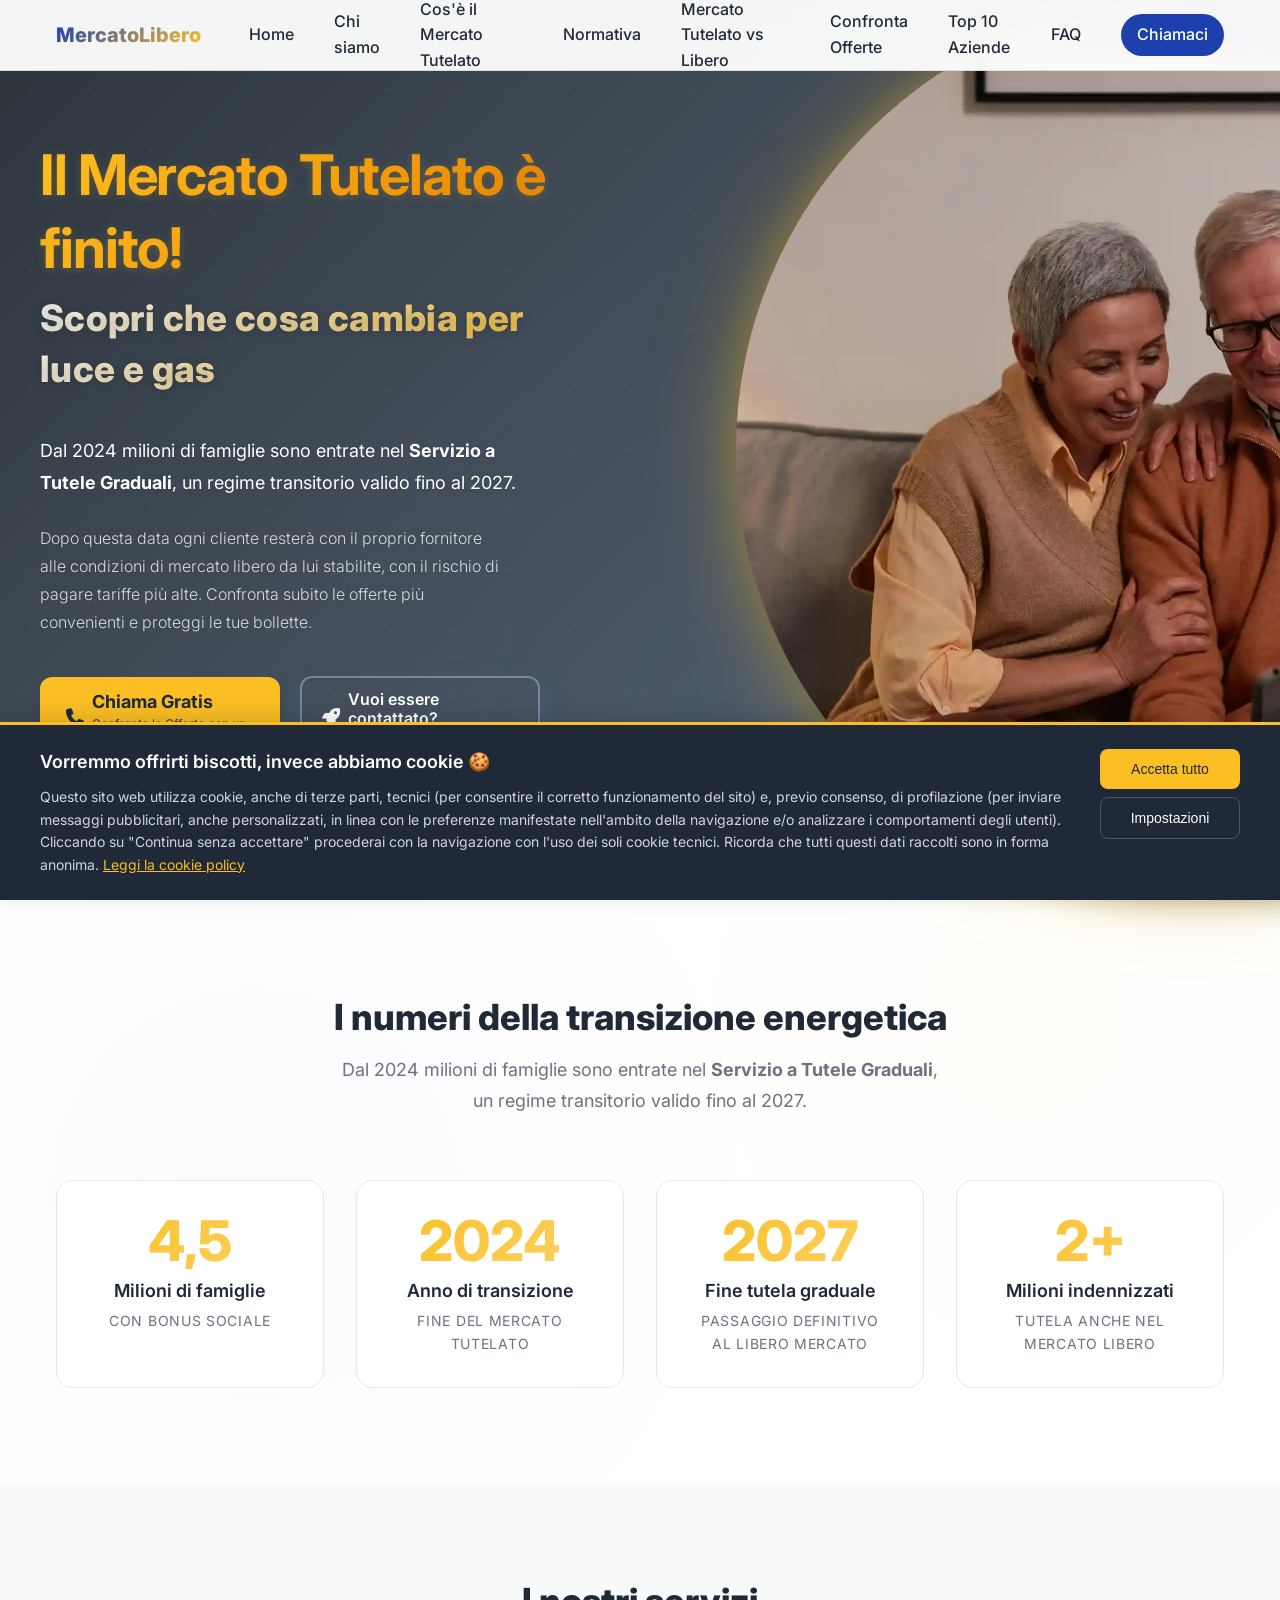
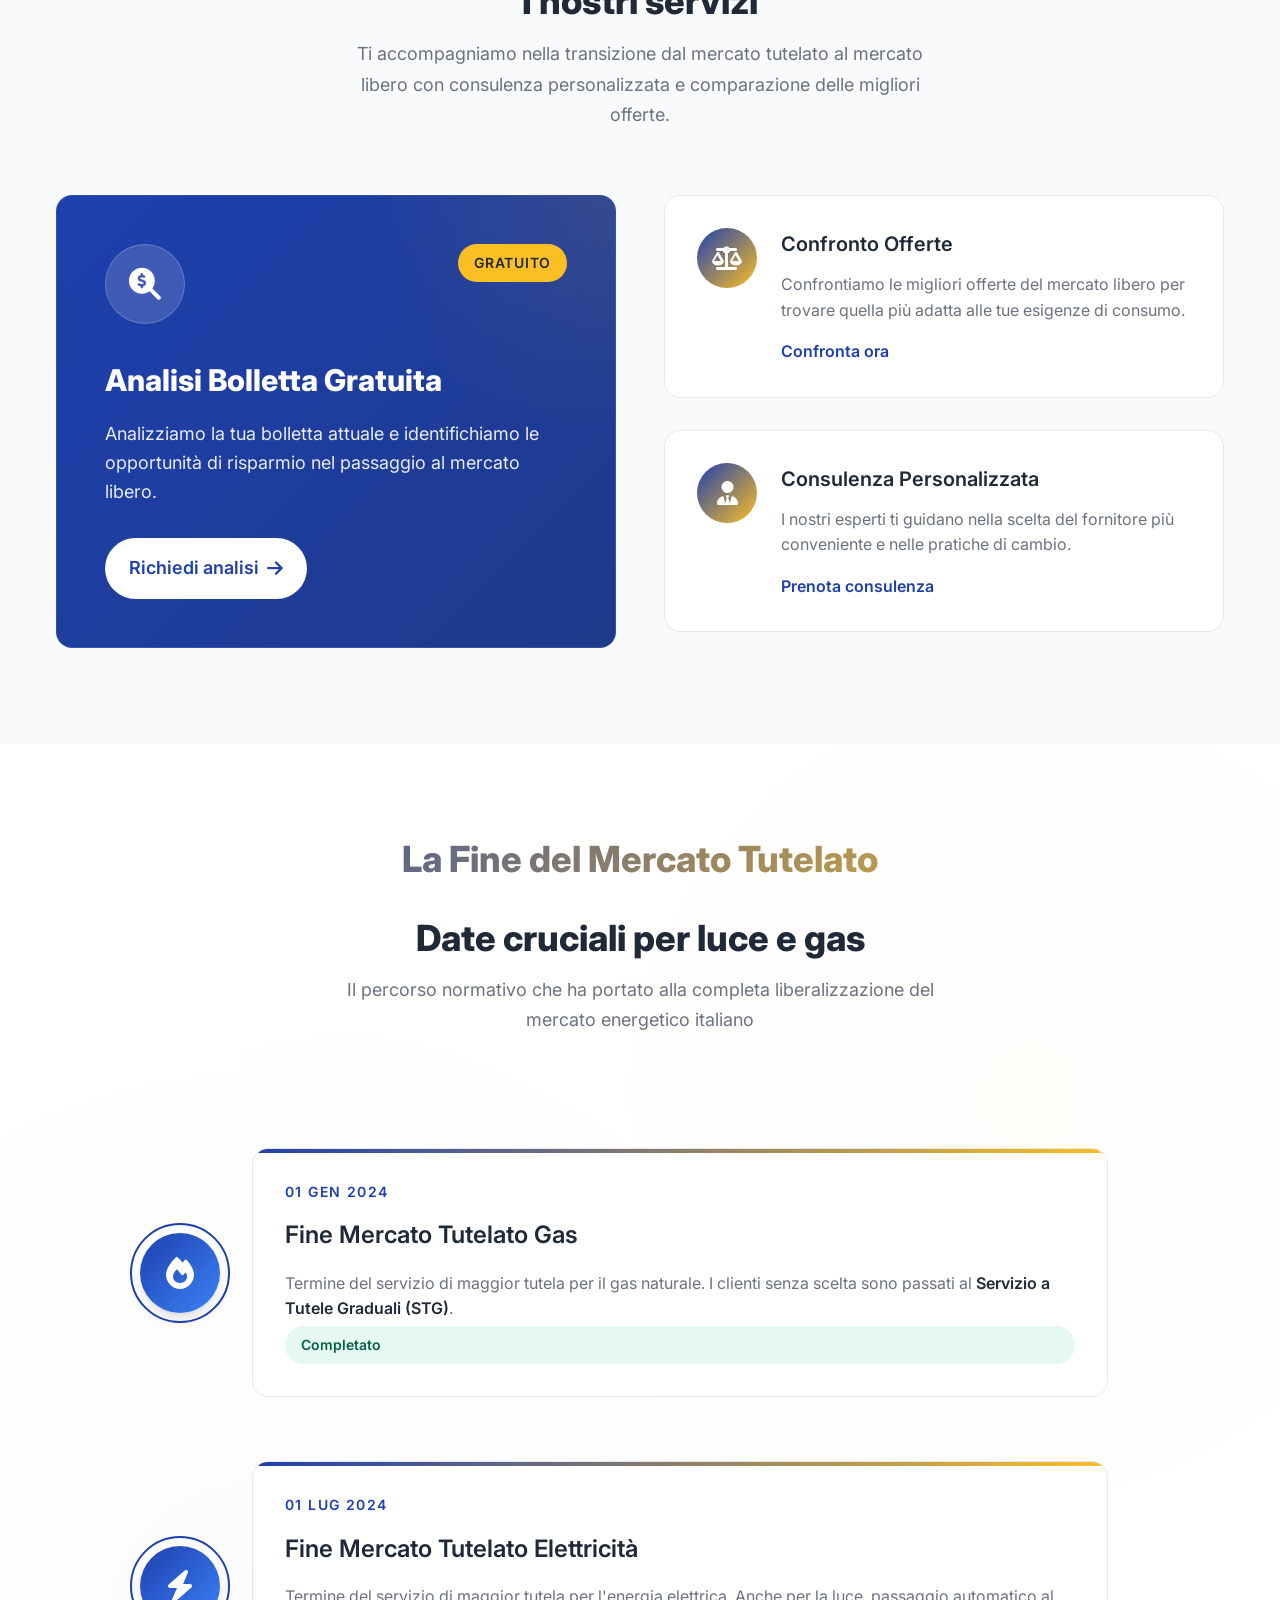
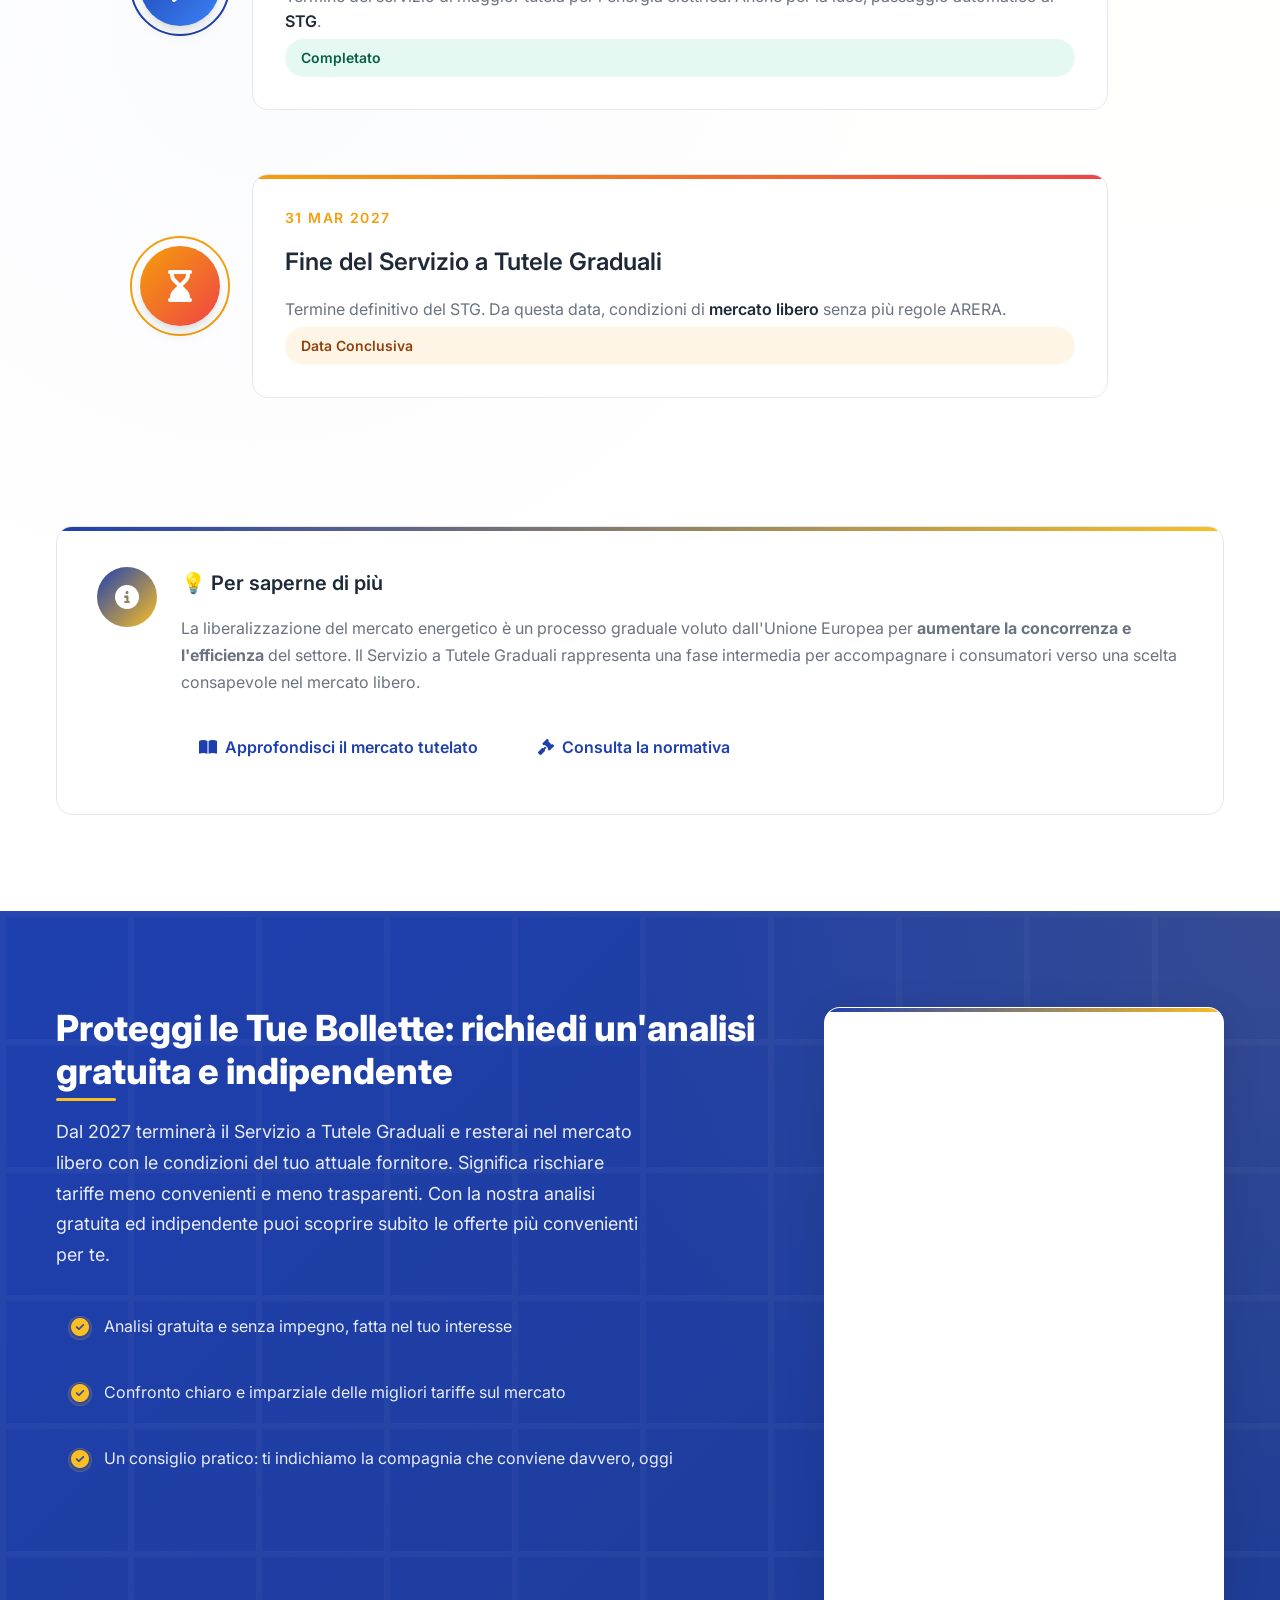
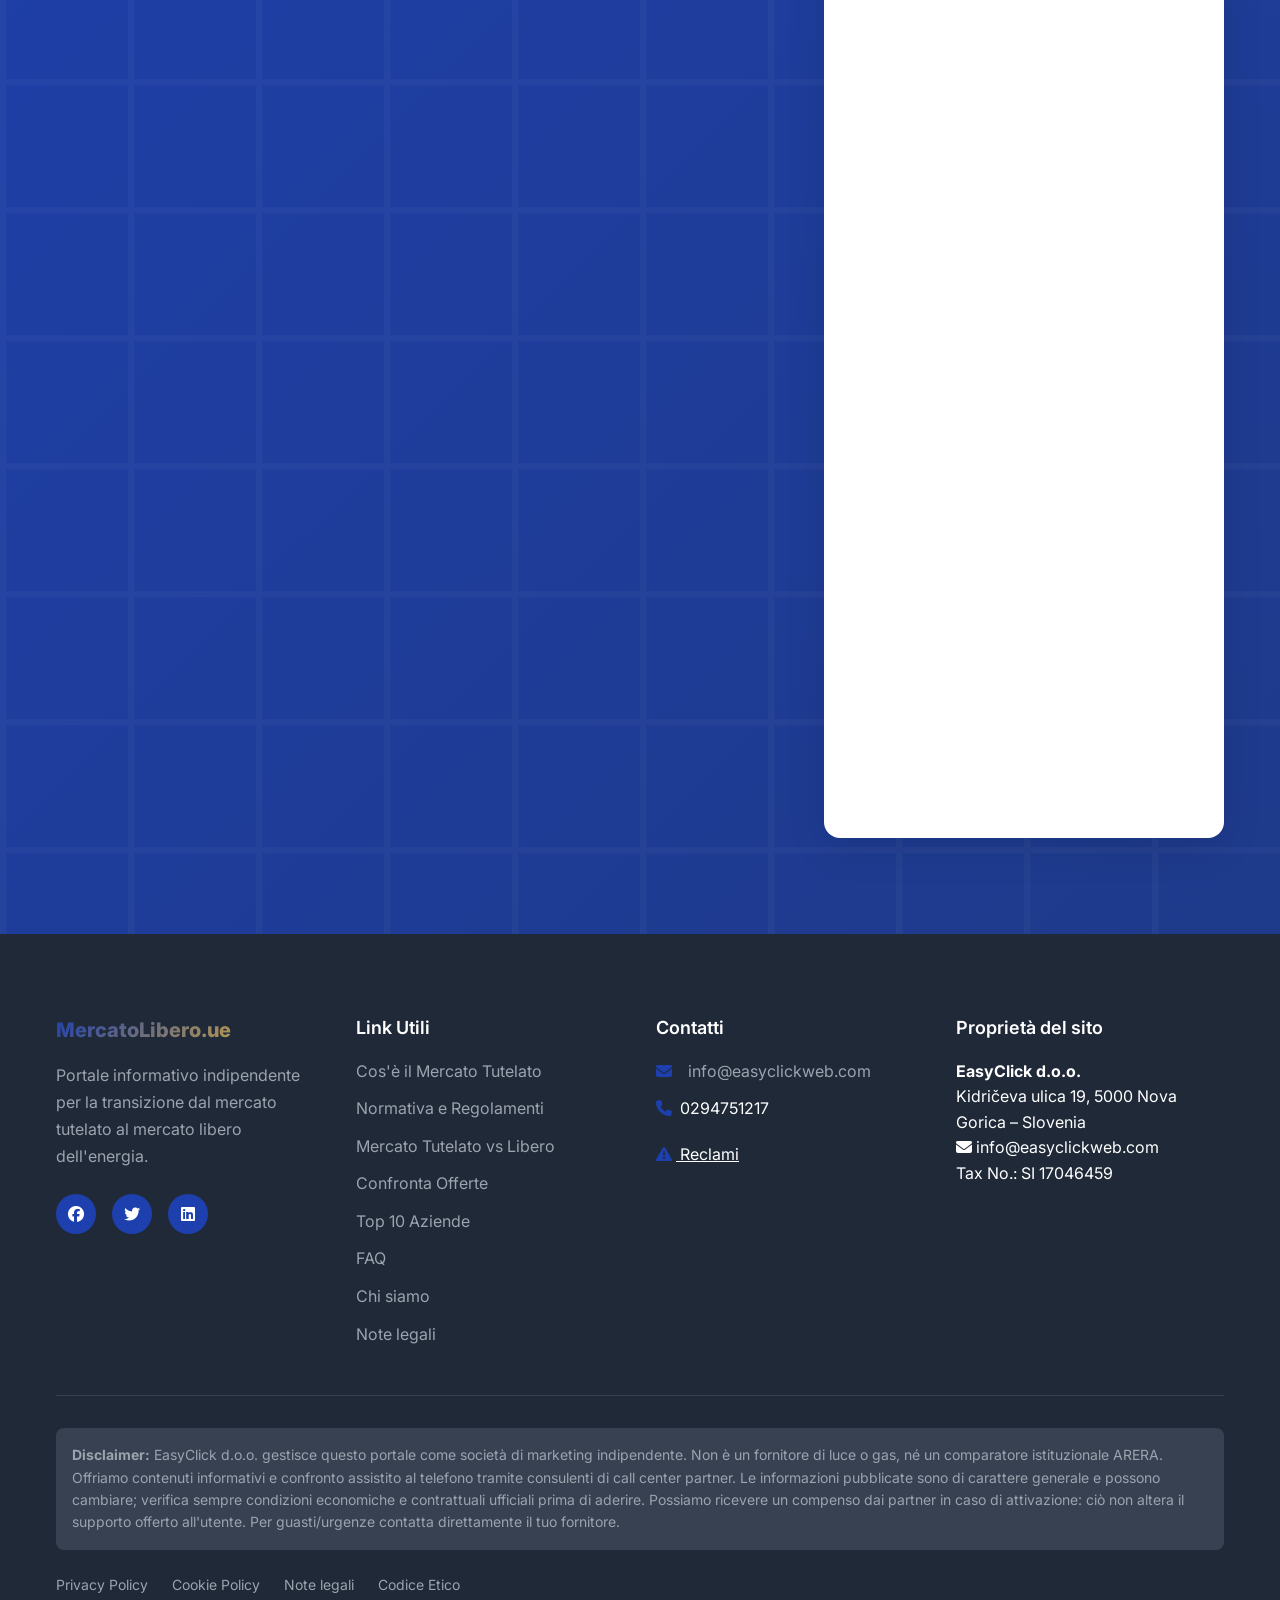
==== commit 1071bd8f: "Aggiunto numero di telefono cliccabile nel footer di tutte le pagine" ====
--- a/index.html
+++ b/index.html
@@ -437,6 +437,7 @@
                     <h4 class="footer-subtitle">Contatti</h4>
                     <div class="footer-contact">
                         <p><i class="fas fa-envelope"></i> info@easyclickweb.com</p>
+                        <p><a href="tel:0294751217" style="color: #fff; text-decoration: none;"><i class="fas fa-phone"></i> 0294751217</a></p>
                     </div>
                     <div class="footer-contact" style="margin-top: 20px;">
                         <p><a href="mailto:reclami@easyclickweb.com" style="color: #fff; text-decoration: underline;"><i class="fas fa-exclamation-triangle"></i> Reclami</a></p>
--- a/css/style.css
+++ b/css/style.css
@@ -9806,7 +9806,7 @@
     display: flex;
     align-items: center;
     justify-content: center;
-    color: white;
+    color: white !important;
     text-decoration: none;
     box-shadow: 0 4px 20px rgba(34, 197, 94, 0.4);
     z-index: 9999;
@@ -9815,21 +9815,33 @@
     cursor: pointer;
 }
 
+.floating-call-btn a {
+    color: white !important;
+    text-decoration: none !important;
+}
+
 .floating-call-btn:hover {
     transform: scale(1.1);
     box-shadow: 0 6px 25px rgba(34, 197, 94, 0.6);
     background: linear-gradient(135deg, #16a34a 0%, #15803d 100%);
-    color: white;
+    color: white !important;
     text-decoration: none;
+}
+
+.floating-call-btn:hover a {
+    color: white !important;
+    text-decoration: none !important;
 }
 
 .floating-call-btn i {
     font-size: 24px;
     transition: transform 0.3s ease;
+    color: white !important;
 }
 
 .floating-call-btn:hover i {
     transform: scale(1.1);
+    color: white !important;
 }
 
 /* Pulse animation for the floating call button */
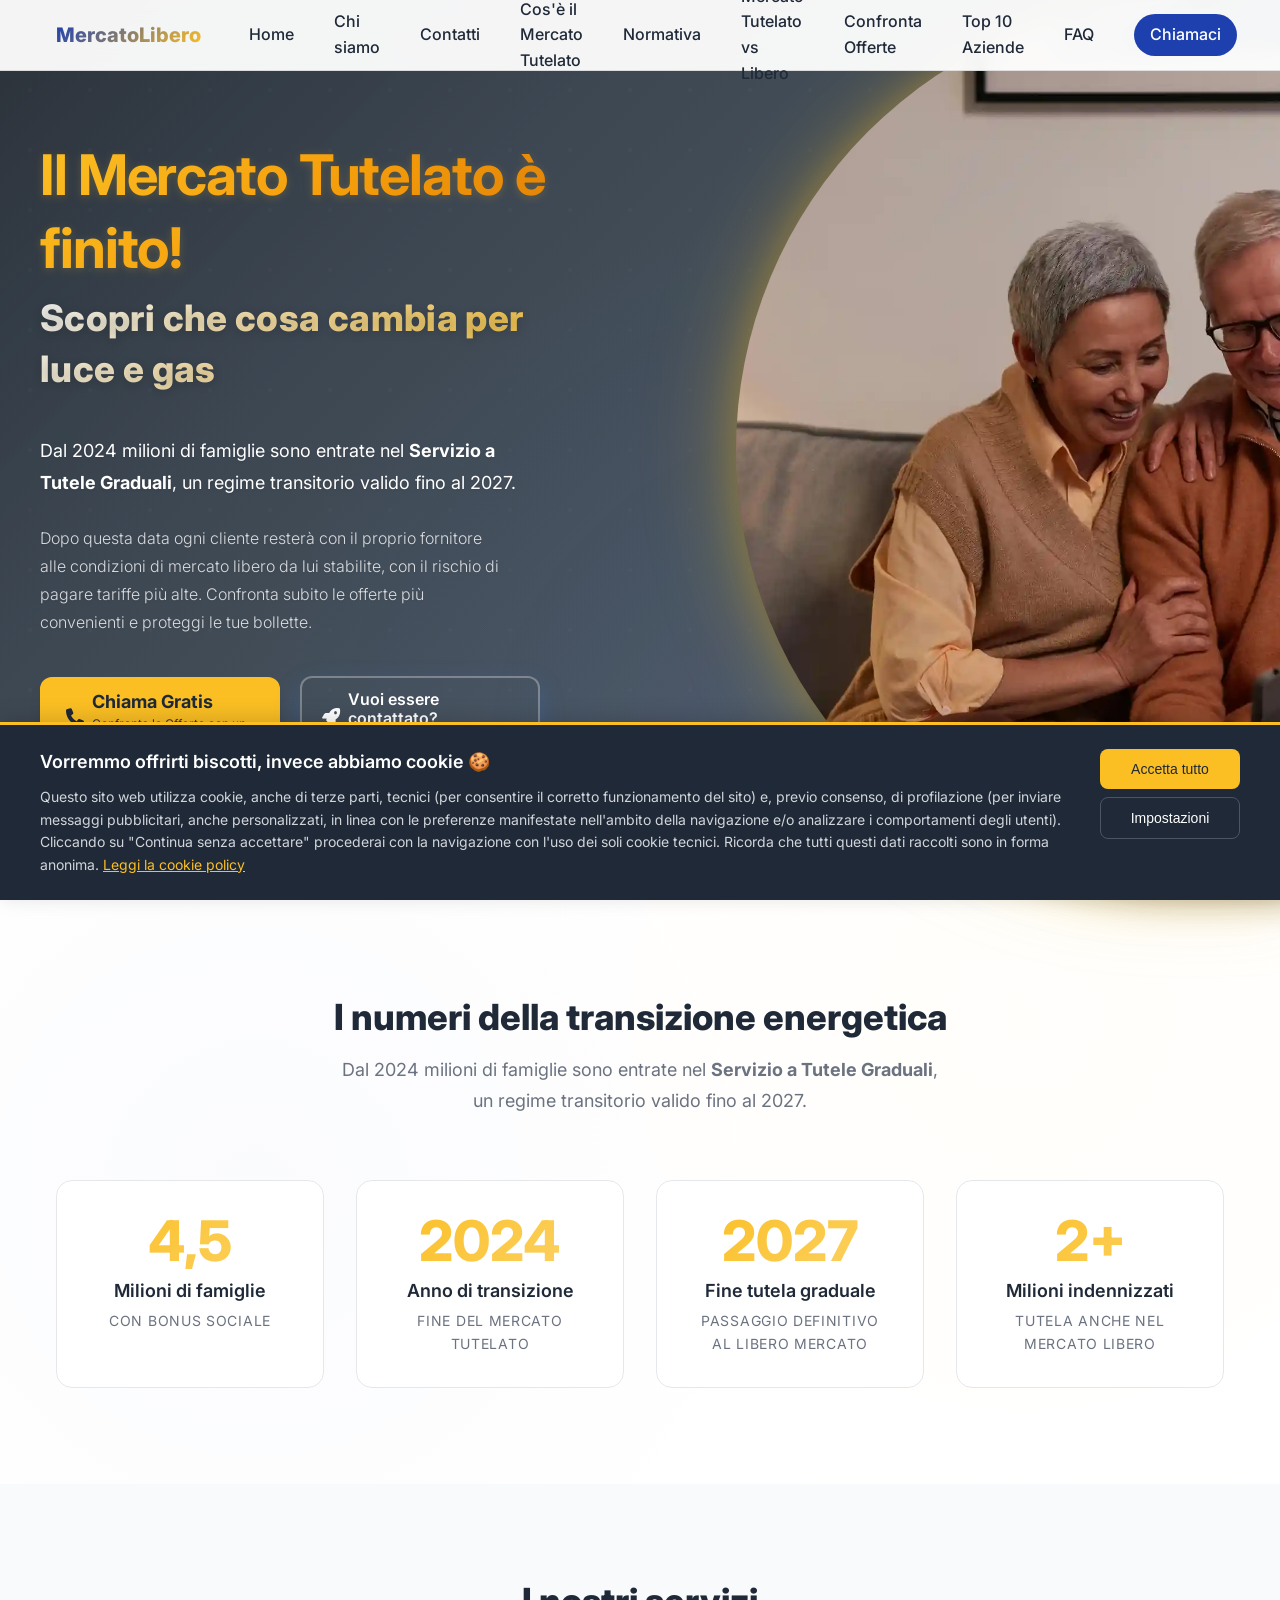
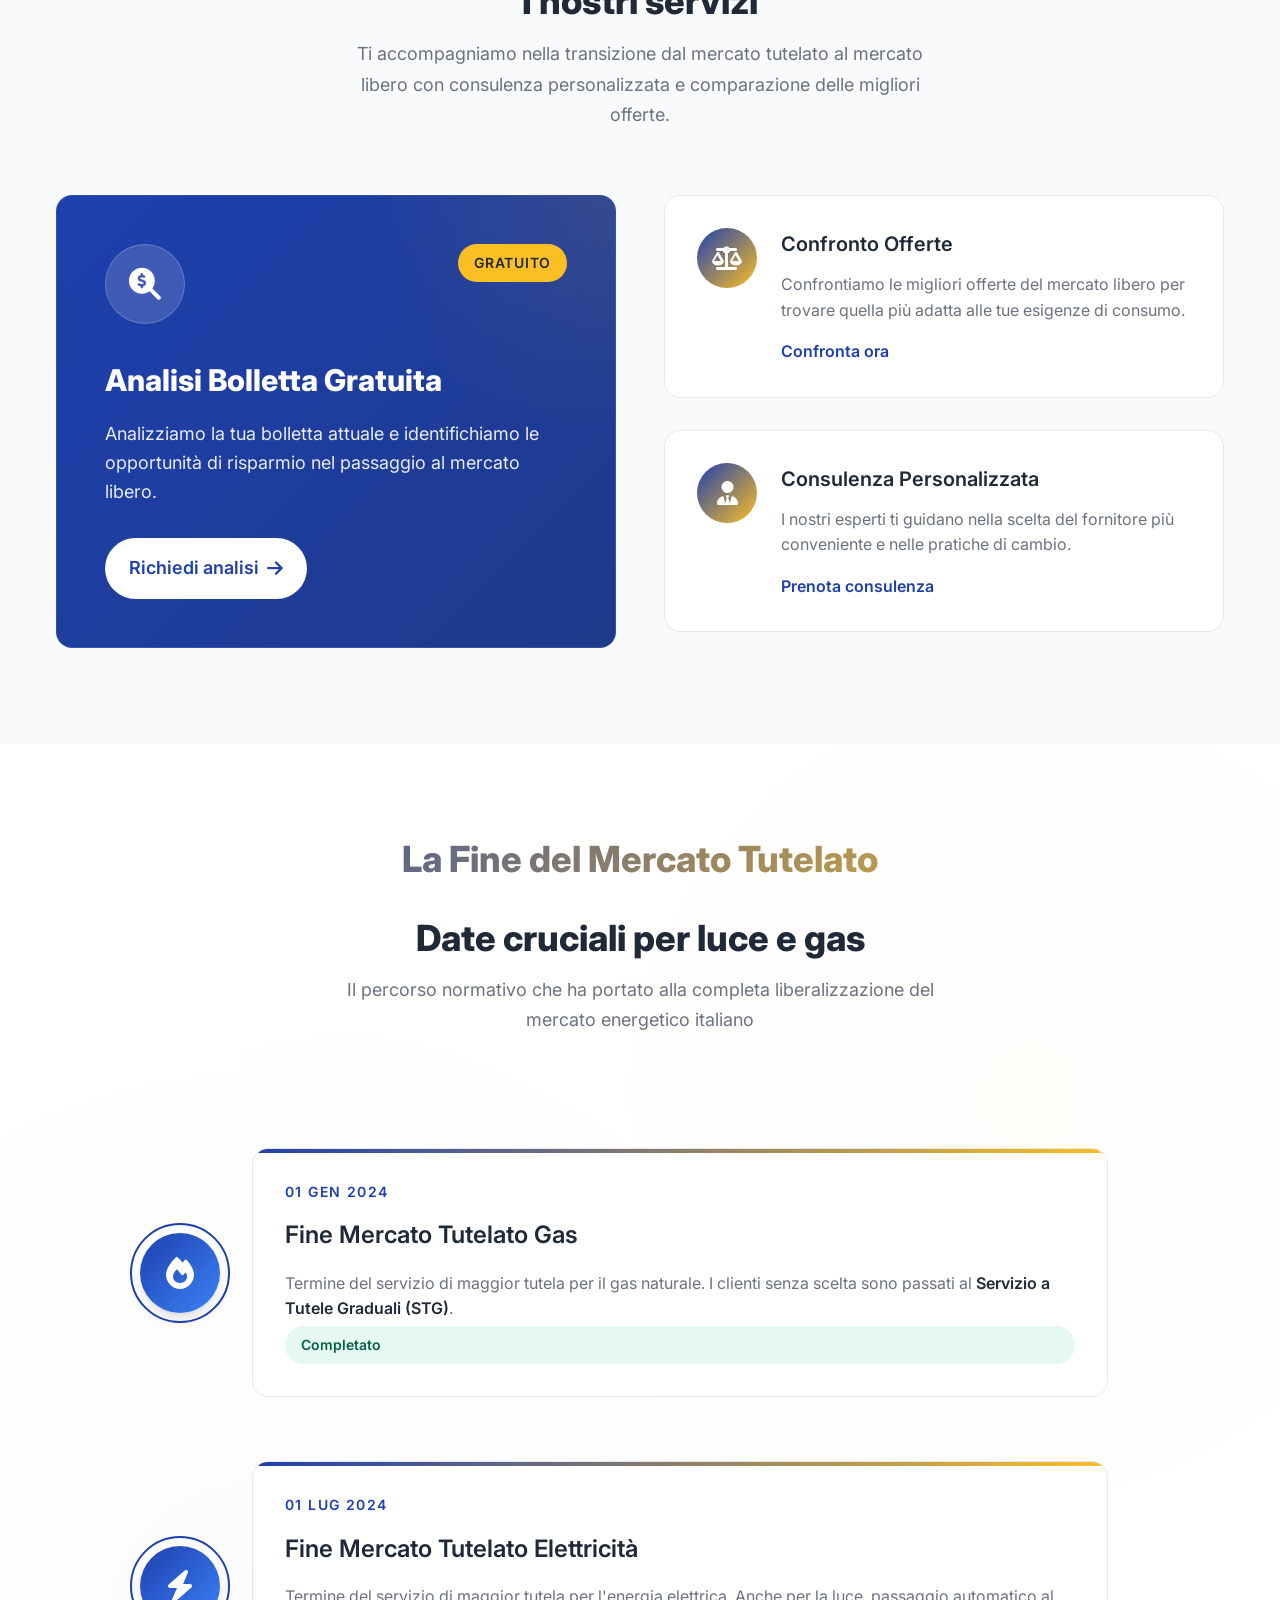
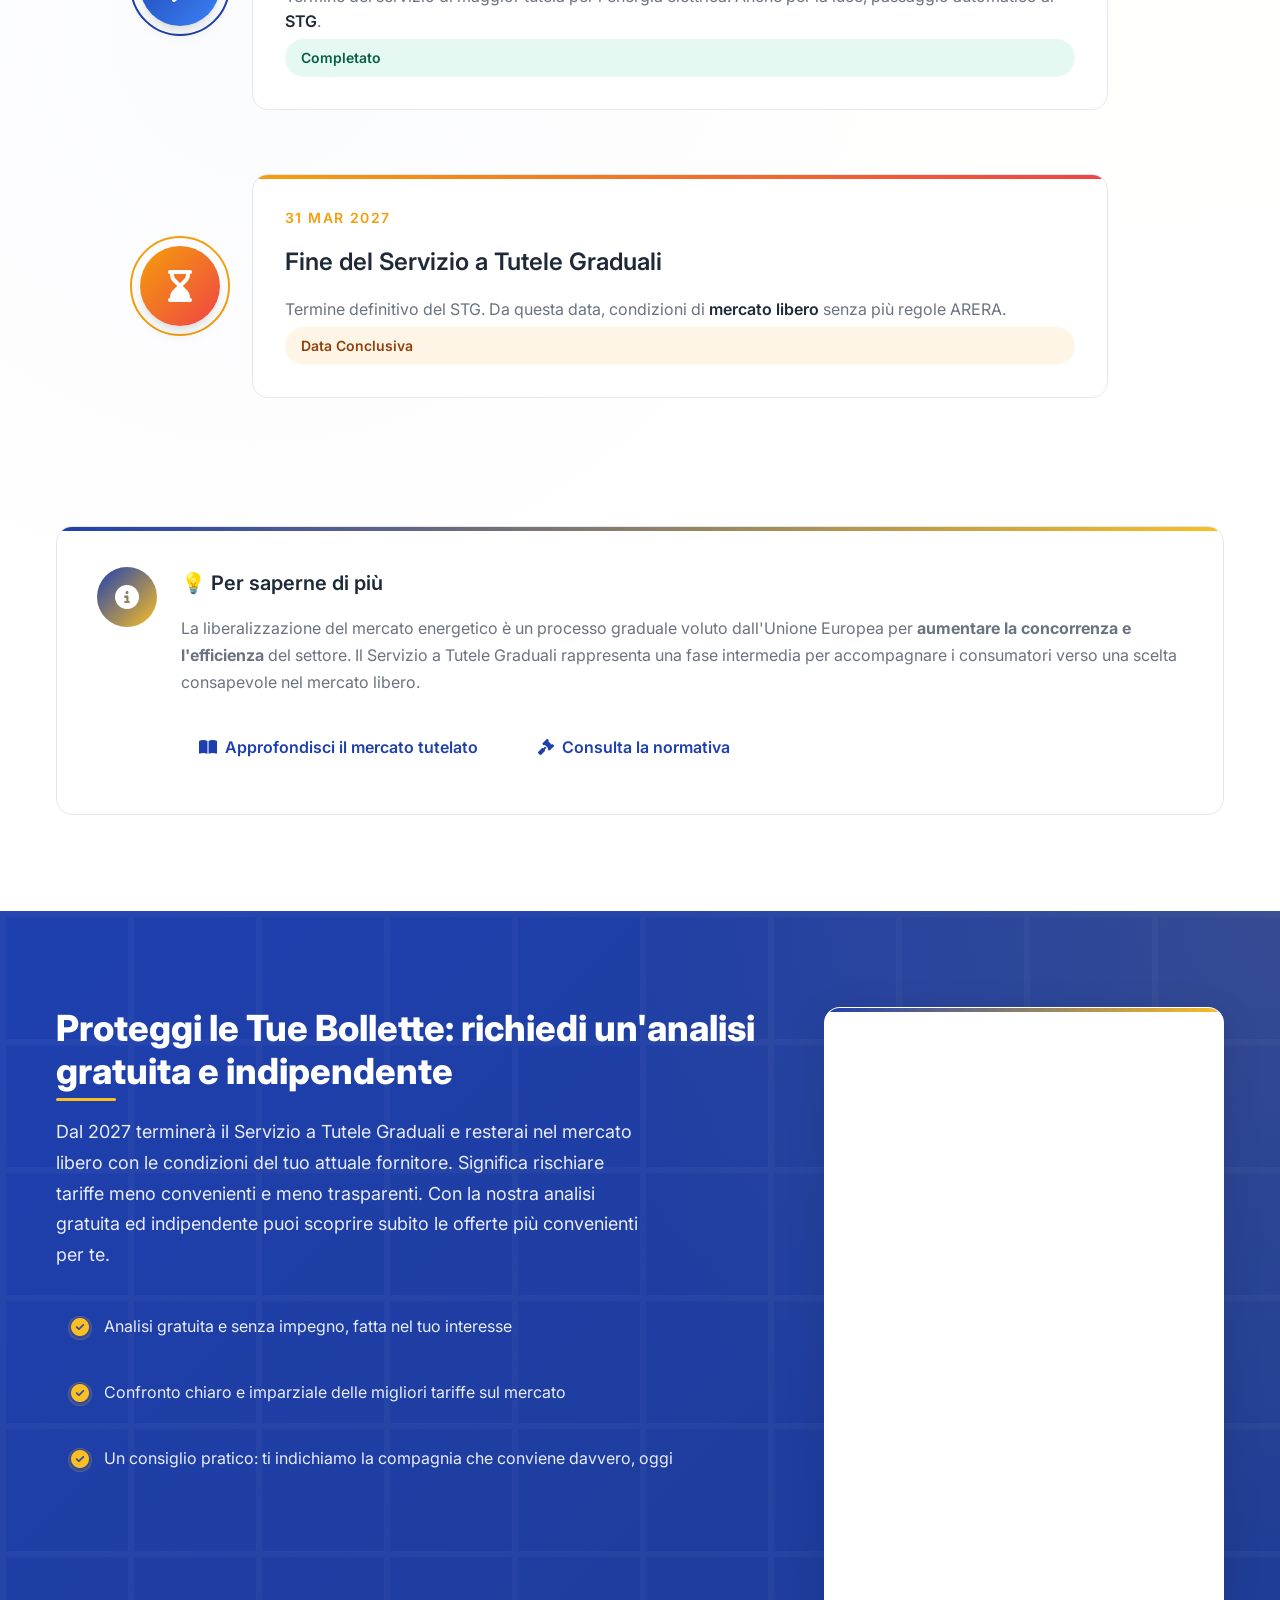
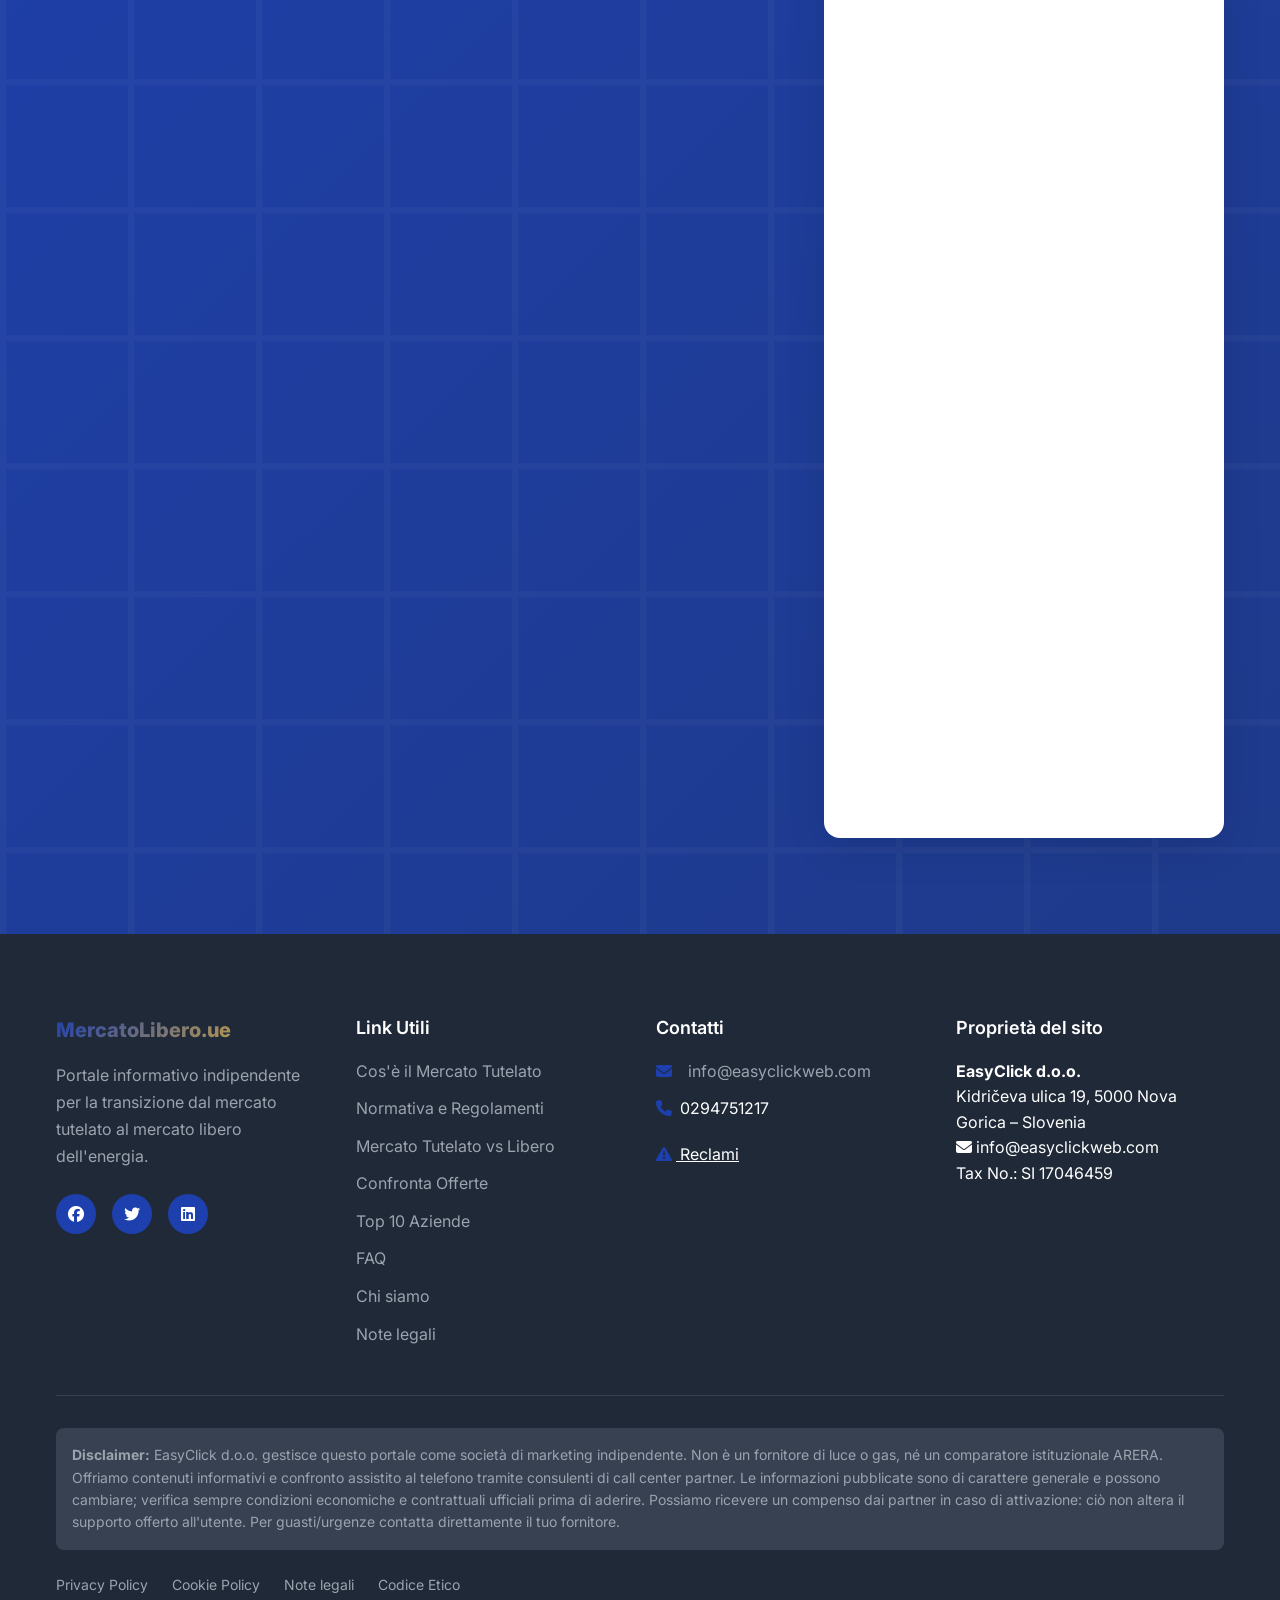
==== commit 37325353: "Aggiunta pagina Contatti con link in navbar e footer/cookie corretti" ====
--- a/index.html
+++ b/index.html
@@ -38,6 +38,7 @@
             <div class="nav-menu" id="navMenu">
                 <a href="index.html" class="nav-link">Home</a>
                 <a href="chi-siamo.html" class="nav-link">Chi siamo</a>
+                <a href="contatti.html" class="nav-link">Contatti</a>
                 <a href="mercato-tutelato.html" class="nav-link">Cos'è il Mercato Tutelato</a>
                 <a href="normativa.html" class="nav-link">Normativa</a>
                 <a href="confronto.html" class="nav-link">Mercato Tutelato vs Libero</a>
